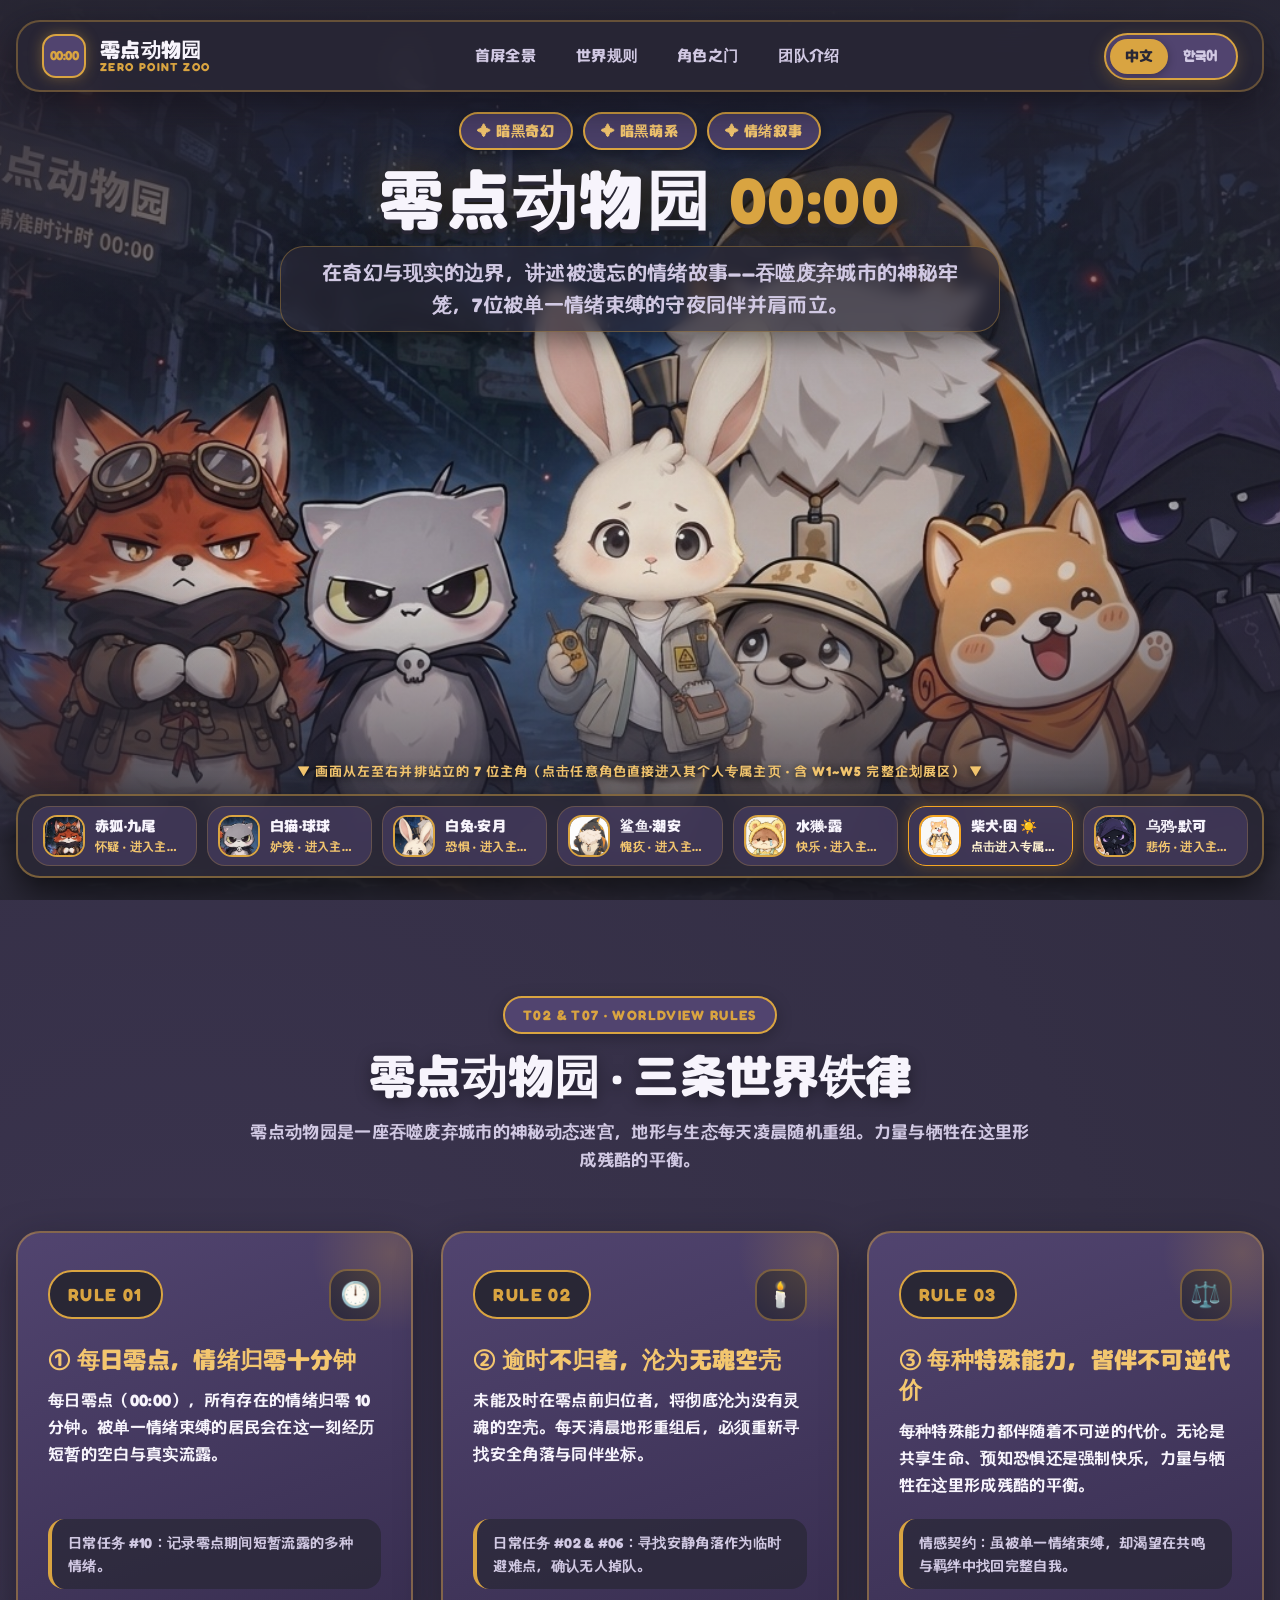
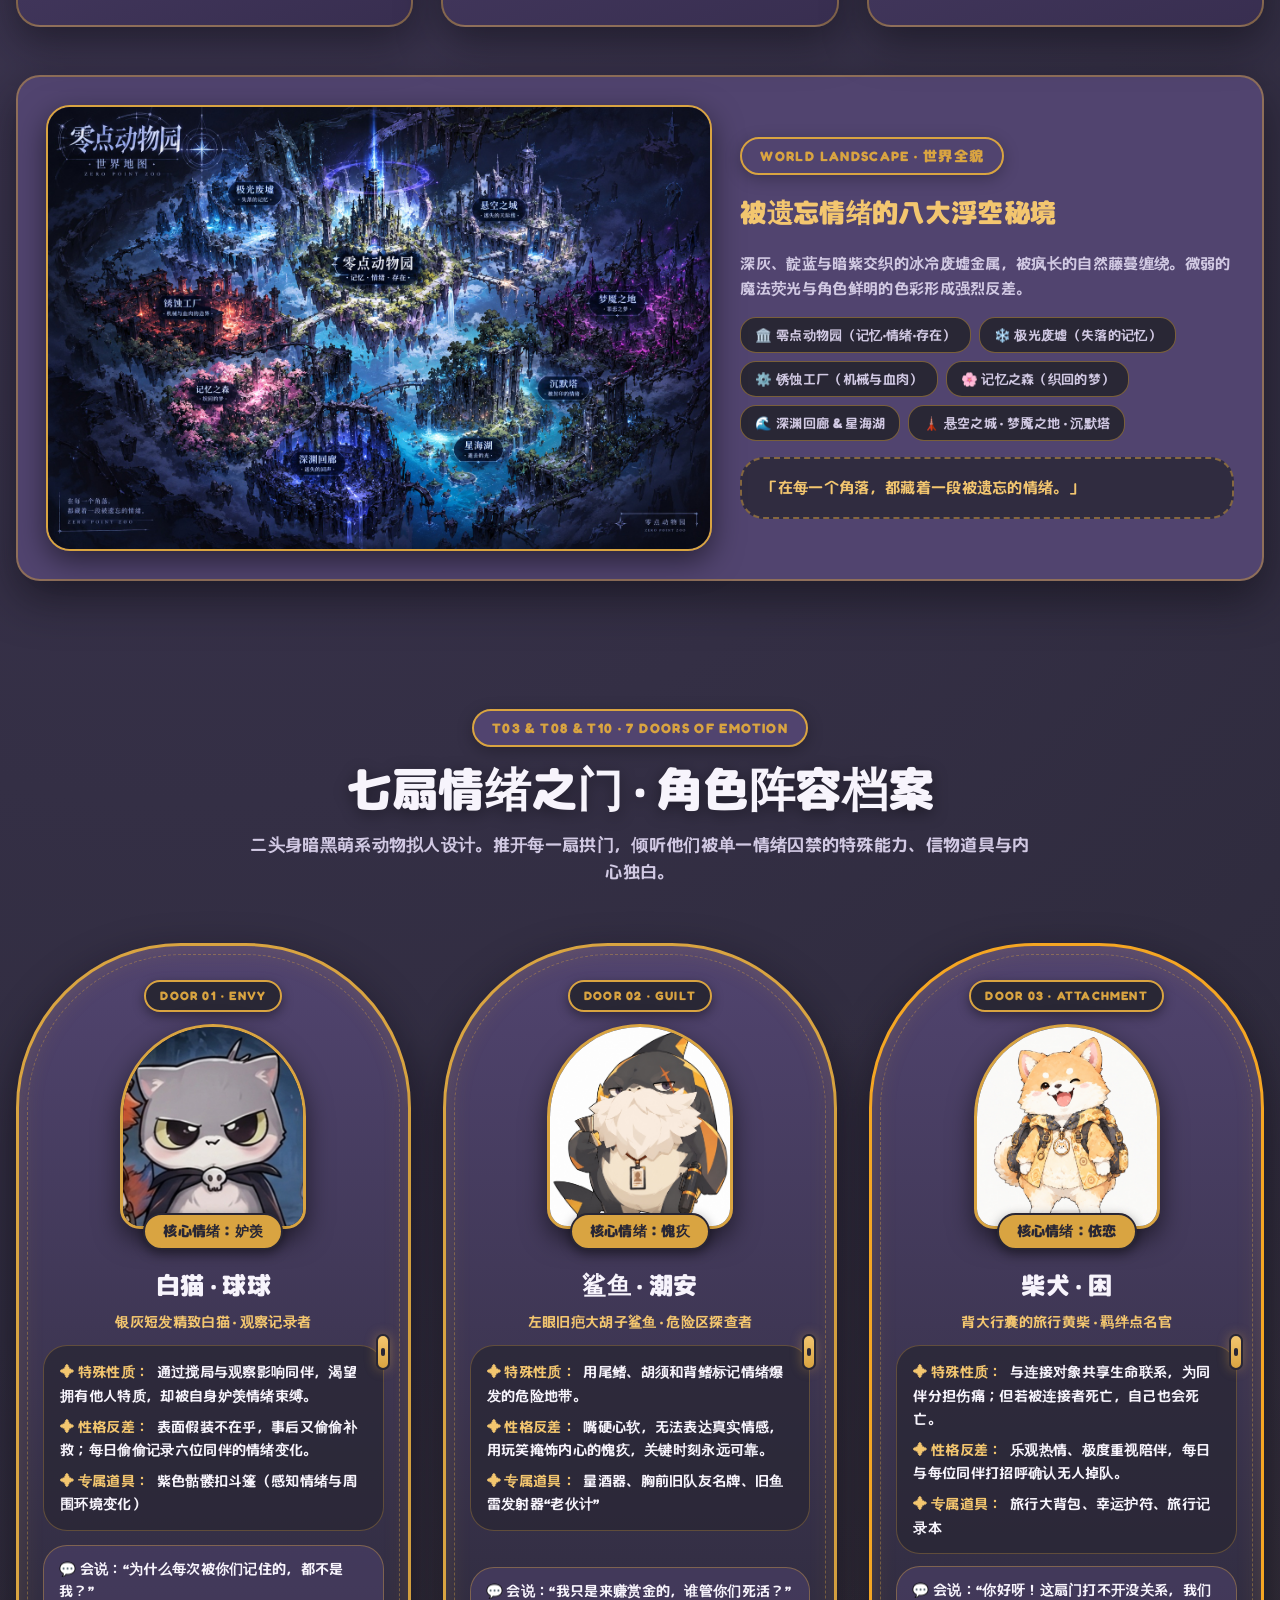
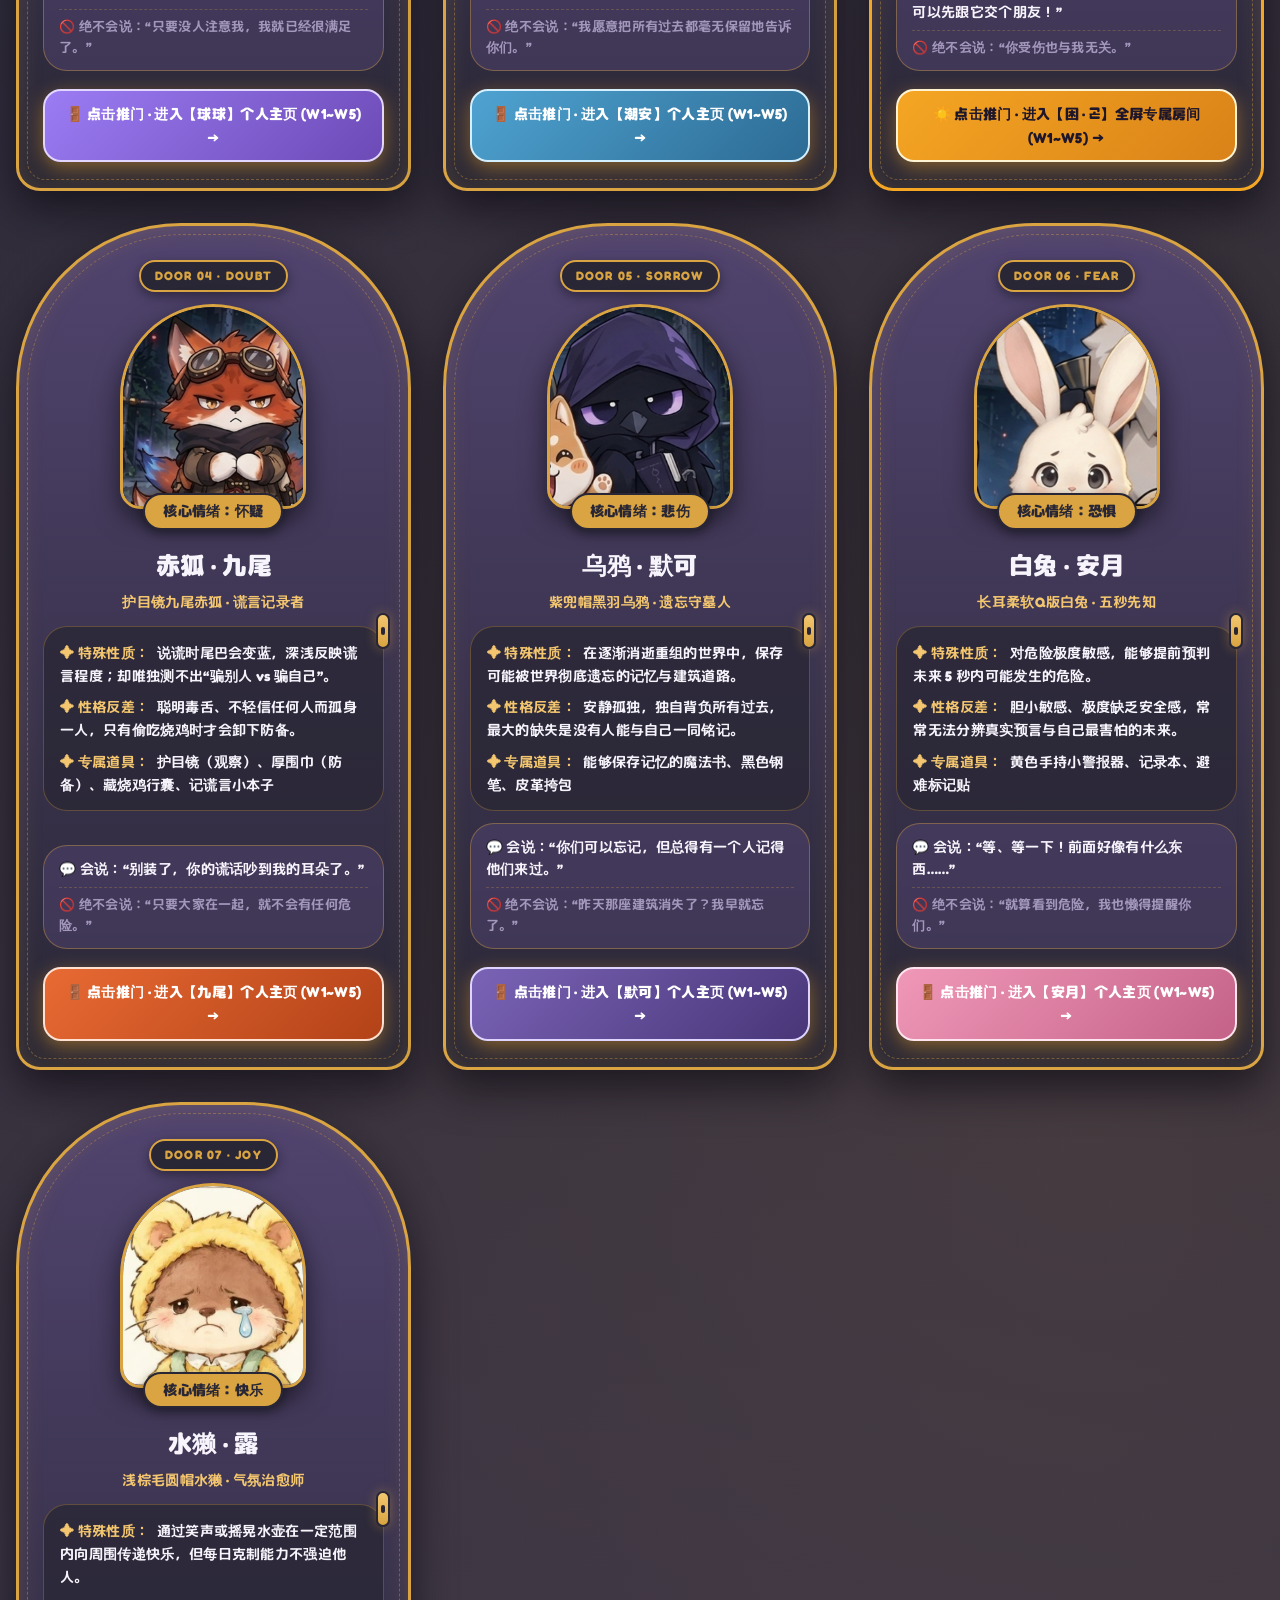
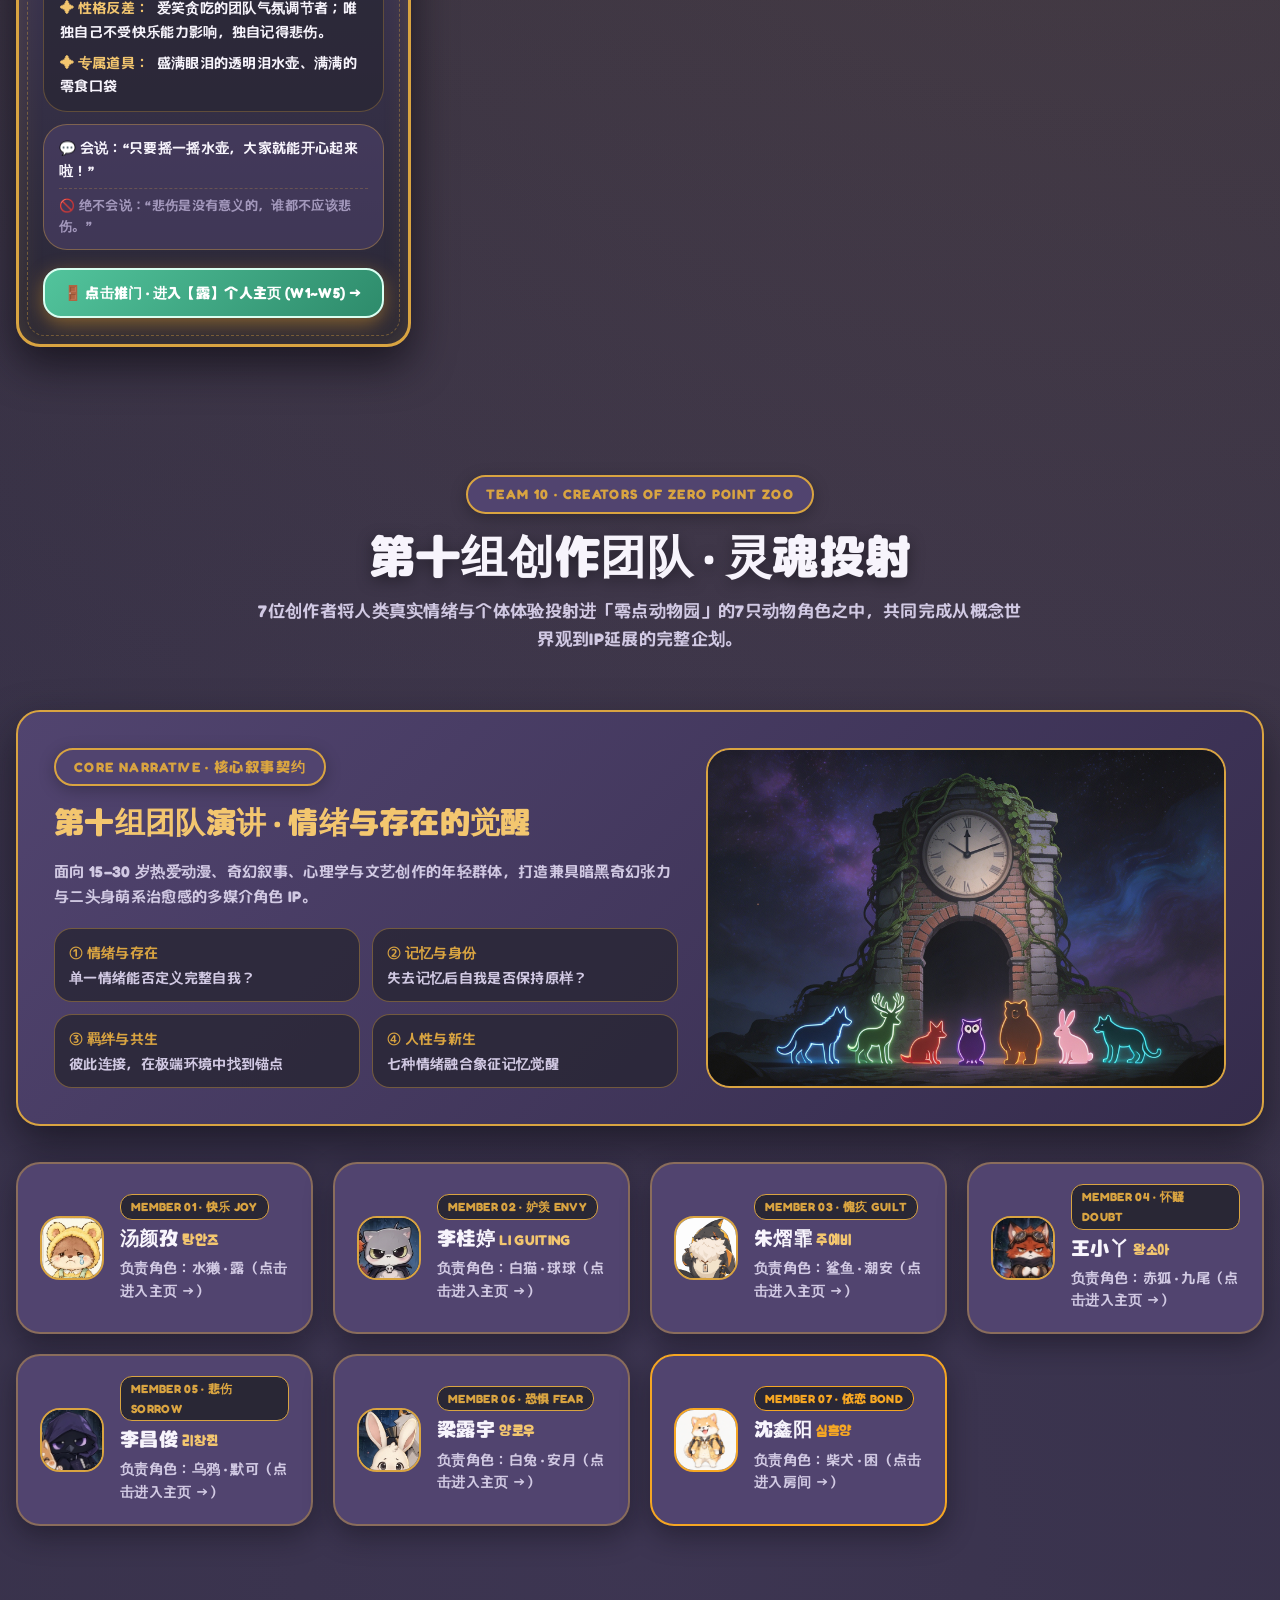
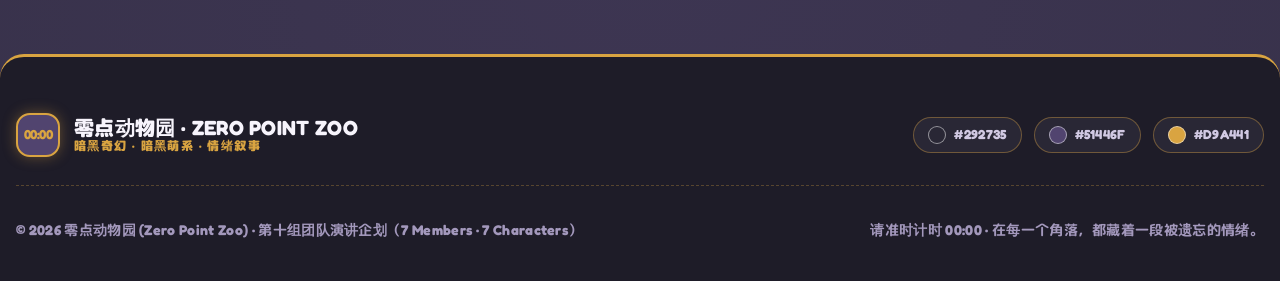
==== index.html @ 013901fd "index.html" ====
<!DOCTYPE html>
<html lang="zh-CN" data-lang="zh">
<head>
<meta charset="UTF-8" />
<meta name="viewport" content="width=device-width, initial-scale=1.0" />
<title>零点动物园 · 제로 포인트 동물원 | ZERO POINT ZOO</title>
<link rel="preconnect" href="https://fonts.googleapis.com">
<link rel="preconnect" href="https://fonts.gstatic.com" crossorigin>
<link href="https://fonts.googleapis.com/css2?family=Fredoka:wght@600;700&family=Jua&family=M+PLUS+Rounded+1c:wght@700;800&family=Nunito:wght@700;800;900&family=ZCOOL+KuaiLe&display=swap" rel="stylesheet">
<style>
:root {
--bg-primary: #292735;
--bg-deep: #1D1B27;
--bg-card: #51446F;
--bg-card-dark: #3B3154;
--accent-gold: #D9A441;
--accent-gold-light: #F3C66F;
--accent-gold-glow: rgba(217, 164, 65, 0.38);
--text-main: #F7F4FC;
--text-Soft: #D1C9E3;
--text-muted: #A398BC;
--radius-lg: 24px;
--radius-pill: 999px;
--door-arch: 150px 150px 24px 24px;
--font-rounded: 'Fredoka', 'Nunito', 'M PLUS Rounded 1c', 'Jua', 'YouYuan', '幼圆', 'Hiragino Maru Gothic ProN', 'Malgun Gothic', 'PingFang SC', sans-serif;
--transition: all 0.38s cubic-bezier(0.22, 1, 0.36, 1);
}
* {
box-sizing: border-box;
margin: 0;
padding: 0;
}
html {
scroll-behavior: smooth;
background-color: var(--bg-primary);
color: var(--text-main);
font-family: var(--font-rounded);
font-weight: 700;
}
body {
background-color: var(--bg-primary);
background-image:
radial-gradient(circle at 15% 22%, rgba(81, 68, 111, 0.45) 0%, transparent 45%),
radial-gradient(circle at 85% 65%, rgba(217, 164, 65, 0.12) 0%, transparent 40%),
radial-gradient(circle at 50% 95%, rgba(81, 68, 111, 0.5) 0%, transparent 50%);
overflow-x: hidden;
line-height: 1.65;
letter-spacing: 0.02em;
}
/* Ambient floating fireflies */
.fireflies {
position: fixed;
inset: 0;
pointer-events: none;
z-index: 1;
overflow: hidden;
}
.firefly {
position: absolute;
width: 6px;
height: 6px;
border-radius: 50%;
background: var(--accent-gold);
box-shadow: 0 0 12px 4px var(--accent-gold-glow);
opacity: 0.4;
animation: floatUp 12s infinite ease-in-out;
}
@keyframes floatUp {
0%, 100% { transform: translateY(0) scale(0.8); opacity: 0.25; }
50% { transform: translateY(-45px) translateX(15px) scale(1.3); opacity: 0.75; }
}
/* ================= NAVBAR ================= */
.navbar {
position: fixed;
top: 20px;
left: 50%;
transform: translateX(-50%);
width: min(1280px, calc(100% - 32px));
height: 72px;
background: rgba(41, 39, 53, 0.82);
backdrop-filter: blur(16px);
-webkit-backdrop-filter: blur(16px);
border: 2px solid rgba(217, 164, 65, 0.35);
border-radius: var(--radius-lg);
display: flex;
align-items: center;
justify-content: space-between;
padding: 0 24px;
z-index: 100;
box-shadow: 0 12px 36px rgba(15, 13, 22, 0.65);
}
.brand {
display: flex;
align-items: center;
gap: 14px;
text-decoration: none;
color: var(--text-main);
}
.brand-clock {
width: 44px;
height: 44px;
border-radius: 14px;
background: var(--bg-card);
border: 2px solid var(--accent-gold);
display: flex;
align-items: center;
justify-content: center;
font-size: 13px;
font-weight: 900;
color: var(--accent-gold);
box-shadow: 0 0 14px var(--accent-gold-glow);
letter-spacing: -0.5px;
}
.brand-title {
font-size: 1.28rem;
font-weight: 900;
color: var(--text-main);
display: flex;
flex-direction: column;
line-height: 1.15;
}
.brand-sub {
font-size: 0.72rem;
color: var(--accent-gold);
letter-spacing: 0.12em;
text-transform: uppercase;
}
.nav-links {
display: flex;
align-items: center;
gap: 8px;
}
.nav-link {
color: var(--text-Soft);
text-decoration: none;
padding: 9px 16px;
border-radius: 16px;
font-size: 0.94rem;
font-weight: 800;
transition: var(--transition);
}
.nav-link:hover {
background: var(--bg-card);
color: var(--accent-gold-light);
}
.nav-actions {
display: flex;
align-items: center;
gap: 12px;
}
/* Language Switcher */
.lang-switch {
display: inline-flex;
align-items: center;
background: var(--bg-card);
border: 2px solid var(--accent-gold);
border-radius: var(--radius-lg);
padding: 4px;
cursor: pointer;
user-select: none;
box-shadow: 0 4px 16px rgba(217, 164, 65, 0.25);
transition: var(--transition);
}
.lang-switch:hover {
transform: translateY(-2px);
box-shadow: 0 6px 20px rgba(217, 164, 65, 0.42);
}
.lang-btn {
border: none;
background: transparent;
color: var(--text-Soft);
font-family: var(--font-rounded);
font-weight: 900;
font-size: 0.88rem;
padding: 7px 15px;
border-radius: 18px;
cursor: pointer;
transition: var(--transition);
}
.lang-btn.active {
background: var(--accent-gold);
color: var(--bg-primary);
box-shadow: 0 2px 10px rgba(0, 0, 0, 0.28);
}
/* ================= HERO SECTION (100VH FULLSCREEN) ================= */
.hero {
position: relative;
width: 100%;
height: 100vh;
min-height: 720px;
display: flex;
flex-direction: column;
justify-content: space-between;
overflow: hidden;
background-color: var(--bg-primary);
z-index: 2;
}
.hero-backdrop {
position: absolute;
inset: 0;
background-image: url('assets/image2.jpg');
background-size: cover;
background-position: center bottom;
background-repeat: no-repeat;
z-index: 1;
transform: scale(1.01);
transition: transform 0.8s ease-out;
}
.hero-vignette {
position: absolute;
inset: 0;
background:
linear-gradient(180deg,
rgba(41, 39, 53, 0.88) 0%,
rgba(41, 39, 53, 0.28) 32%,
rgba(41, 39, 53, 0.08) 64%,
rgba(41, 39, 53, 0.96) 100%),
radial-gradient(circle at 50% 55%, transparent 45%, rgba(41, 39, 53, 0.72) 100%);
z-index: 2;
pointer-events: none;
}
.hero-top-content {
position: relative;
z-index: 5;
padding-top: 112px;
text-align: center;
max-width: 900px;
margin: 0 auto;
padding-left: 20px;
padding-right: 20px;
}
.hero-badge-row {
display: inline-flex;
flex-wrap: wrap;
justify-content: center;
gap: 10px;
margin-bottom: 14px;
}
.tone-pill {
background: rgba(81, 68, 111, 0.86);
border: 2px solid var(--accent-gold);
color: var(--accent-gold-light);
padding: 6px 16px;
border-radius: var(--radius-lg);
font-size: 0.85rem;
font-weight: 900;
letter-spacing: 0.06em;
backdrop-filter: blur(8px);
box-shadow: 0 4px 15px rgba(0, 0, 0, 0.35);
}
.hero-title {
font-size: clamp(2.4rem, 5vw, 4.3rem);
font-weight: 900;
color: var(--text-main);
text-shadow:
0 4px 0 var(--bg-primary),
0 8px 28px rgba(0, 0, 0, 0.85),
0 0 32px rgba(217, 164, 65, 0.35);
line-height: 1.12;
margin-bottom: 10px;
letter-spacing: 0.04em;
}
.hero-title span.gold {
color: var(--accent-gold);
}
.hero-subtitle {
font-size: clamp(0.98rem, 1.6vw, 1.22rem);
color: var(--text-Soft);
max-width: 720px;
margin: 0 auto;
background: rgba(41, 39, 53, 0.68);
border: 1.5px solid rgba(217, 164, 65, 0.35);
padding: 10px 24px;
border-radius: var(--radius-lg);
backdrop-filter: blur(8px);
box-shadow: 0 8px 24px rgba(0, 0, 0, 0.4);
}
/* Interactive 7 Characters Lineup Bar on the Hero Stage */
.hero-stage-bottom {
position: relative;
z-index: 6;
width: min(1280px, calc(100% - 32px));
margin: 0 auto 22px;
display: flex;
flex-direction: column;
gap: 12px;
}
.lineup-prompt {
text-align: center;
font-size: 0.84rem;
color: var(--accent-gold-light);
letter-spacing: 0.08em;
text-shadow: 0 2px 8px rgba(0, 0, 0, 0.9);
}
.hero-lineup-dock {
display: grid;
grid-template-columns: repeat(7, 1fr);
gap: 10px;
background: rgba(41, 39, 53, 0.78);
backdrop-filter: blur(14px);
border: 2px solid rgba(217, 164, 65, 0.45);
border-radius: var(--radius-lg);
padding: 10px 14px;
box-shadow: 0 14px 36px rgba(0, 0, 0, 0.65);
}
.lineup-spot {
display: flex;
align-items: center;
gap: 10px;
padding: 8px 10px;
background: rgba(81, 68, 111, 0.55);
border: 1.5px solid rgba(217, 164, 65, 0.25);
border-radius: 18px;
text-decoration: none;
color: var(--text-main);
transition: var(--transition);
position: relative;
overflow: hidden;
}
.lineup-spot:hover {
background: var(--bg-card);
border-color: var(--accent-gold);
transform: translateY(-6px);
box-shadow: 0 8px 20px rgba(217, 164, 65, 0.32);
}
.lineup-avatar {
width: 42px;
height: 42px;
border-radius: 14px;
object-fit: cover;
object-position: center top;
border: 2px solid var(--accent-gold);
flex-shrink: 0;
background: var(--bg-primary);
}
.lineup-meta {
display: flex;
flex-direction: column;
min-width: 0;
}
.lineup-name {
font-size: 0.86rem;
font-weight: 900;
white-space: nowrap;
overflow: hidden;
text-overflow: ellipsis;
color: var(--text-main);
}
.lineup-emotion {
font-size: 0.73rem;
color: var(--accent-gold-light);
white-space: nowrap;
overflow: hidden;
text-overflow: ellipsis;
}
/* ================= SECTION LAYOUT ================= */
.section {
position: relative;
z-index: 3;
width: min(1280px, calc(100% - 32px));
margin: 0 auto;
padding: 96px 0 32px;
}
.section-header {
text-align: center;
max-width: 780px;
margin: 0 auto 56px;
}
.section-eyebrow {
display: inline-flex;
align-items: center;
gap: 8px;
background: var(--bg-card);
color: var(--accent-gold);
border: 2px solid var(--accent-gold);
border-radius: var(--radius-lg);
padding: 6px 18px;
font-size: 0.85rem;
font-weight: 900;
letter-spacing: 0.1em;
margin-bottom: 16px;
box-shadow: 0 4px 16px rgba(0, 0, 0, 0.25);
}
.section-title {
font-size: clamp(2rem, 3.6vw, 2.85rem);
font-weight: 900;
color: var(--text-main);
margin-bottom: 14px;
line-height: 1.2;
text-shadow: 0 4px 16px rgba(0, 0, 0, 0.4);
}
.section-desc {
color: var(--text-Soft);
font-size: 1.05rem;
}
/* ================= 3 WORLD RULES SECTION ================= */
.rules-grid {
display: grid;
grid-template-columns: repeat(3, 1fr);
gap: 28px;
margin-bottom: 48px;
}
.rule-card {
background: linear-gradient(160deg, var(--bg-card) 0%, #382E50 100%);
border: 2.5px solid rgba(217, 164, 65, 0.45);
border-radius: var(--radius-lg);
padding: 36px 30px;
position: relative;
overflow: hidden;
box-shadow: 0 16px 40px rgba(17, 15, 24, 0.55);
transition: var(--transition);
display: flex;
flex-direction: column;
justify-content: space-between;
}
.rule-card::before {
content: '';
position: absolute;
top: -60px;
right: -60px;
width: 160px;
height: 160px;
border-radius: 50%;
background: radial-gradient(circle, rgba(217, 164, 65, 0.22) 0%, transparent 70%);
pointer-events: none;
}
.rule-card:hover {
transform: translateY(-8px);
border-color: var(--accent-gold);
box-shadow: 0 22px 48px rgba(217, 164, 65, 0.22);
}
.rule-top {
display: flex;
align-items: center;
justify-content: space-between;
margin-bottom: 24px;
}
.rule-num {
font-size: 1.1rem;
font-weight: 900;
background: var(--bg-primary);
color: var(--accent-gold);
border: 2px solid var(--accent-gold);
padding: 8px 18px;
border-radius: var(--radius-lg);
letter-spacing: 0.08em;
}
.rule-icon {
width: 52px;
height: 52px;
border-radius: 18px;
background: rgba(41, 39, 53, 0.75);
border: 2px solid rgba(217, 164, 65, 0.4);
display: flex;
align-items: center;
justify-content: center;
font-size: 1.55rem;
}
.rule-title {
font-size: 1.42rem;
font-weight: 900;
color: var(--accent-gold-light);
margin-bottom: 12px;
line-height: 1.35;
}
.rule-body {
color: var(--text-main);
font-size: 1.02rem;
margin-bottom: 20px;
}
.rule-note {
background: rgba(41, 39, 53, 0.72);
border-left: 4px solid var(--accent-gold);
padding: 12px 16px;
border-radius: 16px;
font-size: 0.88rem;
color: var(--text-Soft);
}
/* World Map Showcase Banner inside Worldview */
.world-map-showcase {
background: var(--bg-card);
border: 2.5px solid rgba(217, 164, 65, 0.45);
border-radius: var(--radius-lg);
padding: 28px;
display: grid;
grid-template-columns: 1.35fr 1fr;
gap: 28px;
align-items: center;
box-shadow: 0 18px 44px rgba(17, 15, 24, 0.6);
}
.map-frame {
position: relative;
border-radius: var(--radius-lg);
overflow: hidden;
border: 2px solid var(--accent-gold);
box-shadow: 0 10px 30px rgba(0, 0, 0, 0.5);
}
.map-frame img {
width: 100%;
height: auto;
display: block;
transition: transform 0.6s ease;
}
.map-frame:hover img {
transform: scale(1.04);
}
.map-info {
display: flex;
flex-direction: column;
gap: 16px;
}
.map-info h3 {
font-size: 1.65rem;
color: var(--accent-gold-light);
font-weight: 900;
}
.map-tags {
display: flex;
flex-wrap: wrap;
gap: 8px;
}
.map-tag {
background: var(--bg-primary);
border: 1.5px solid rgba(217, 164, 65, 0.45);
color: var(--text-Soft);
padding: 6px 14px;
border-radius: 16px;
font-size: 0.84rem;
}
.map-quote {
background: rgba(41, 39, 53, 0.8);
border: 2px dashed rgba(217, 164, 65, 0.5);
border-radius: var(--radius-lg);
padding: 16px 20px;
color: var(--accent-gold-light);
font-size: 0.96rem;
}
/* ================= 7 DOOR-SHAPED CHARACTER CARDS ================= */
.doors-grid {
display: grid;
grid-template-columns: repeat(auto-fit, minmax(305px, 1fr));
gap: 32px;
justify-content: center;
}
.door-card {
position: relative;
background: linear-gradient(180deg, #51446F 0%, #292735 100%);
/* Door arch top + 24px bottom corners */
border-radius: 165px 165px 24px 24px;
border: 3px solid var(--accent-gold);
padding: 26px 24px 26px;
box-shadow:
0 18px 42px rgba(14, 12, 20, 0.7),
inset 0 2px 24px rgba(217, 164, 65, 0.18);
transition: var(--transition);
display: flex;
flex-direction: column;
overflow: hidden;
}
/* Inner door frame molding */
.door-card::before {
content: '';
position: absolute;
inset: 8px;
border-radius: 156px 156px 18px 18px;
border: 1.5px dashed rgba(217, 164, 65, 0.38);
pointer-events: none;
z-index: 1;
}
/* Door handle ornament */
.door-handle {
position: absolute;
right: 18px;
top: 46%;
width: 14px;
height: 36px;
border-radius: 10px;
background: linear-gradient(180deg, var(--accent-gold-light), var(--accent-gold));
border: 2px solid var(--bg-primary);
box-shadow: 0 0 12px var(--accent-gold-glow);
z-index: 4;
display: flex;
align-items: center;
justify-content: center;
}
.door-handle::after {
content: '';
width: 4px;
height: 8px;
border-radius: 4px;
background: var(--bg-primary);
}
.door-card:hover {
transform: translateY(-10px);
box-shadow:
0 26px 56px rgba(217, 164, 65, 0.28),
inset 0 0 32px rgba(217, 164, 65, 0.28);
border-color: var(--accent-gold-light);
}
.door-arch-header {
position: relative;
z-index: 2;
display: flex;
flex-direction: column;
align-items: center;
padding-top: 8px;
margin-bottom: 16px;
}
.door-number-lock {
background: var(--bg-primary);
color: var(--accent-gold);
border: 2px solid var(--accent-gold);
border-radius: var(--radius-pill);
padding: 4px 14px;
font-size: 0.76rem;
font-weight: 900;
letter-spacing: 0.1em;
margin-bottom: 12px;
box-shadow: 0 4px 12px rgba(0, 0, 0, 0.4);
}
.door-portrait-window {
width: 186px;
height: 205px;
border-radius: 110px 110px 24px 24px;
overflow: hidden;
border: 3px solid var(--accent-gold);
background: var(--bg-primary);
position: relative;
box-shadow: 0 10px 26px rgba(0, 0, 0, 0.55);
}
.door-portrait-window img {
width: 100%;
height: 100%;
object-fit: cover;
object-position: center top;
transition: transform 0.5s ease;
}
.door-card:hover .door-portrait-window img {
transform: scale(1.08);
}
.emotion-seal {
margin-top: -16px;
position: relative;
z-index: 3;
background: var(--accent-gold);
color: var(--bg-primary);
font-weight: 900;
font-size: 0.85rem;
padding: 5px 18px;
border-radius: var(--radius-lg);
border: 2px solid var(--bg-primary);
box-shadow: 0 4px 12px rgba(0, 0, 0, 0.45);
}
.door-body {
position: relative;
z-index: 2;
text-align: center;
display: flex;
flex-direction: column;
gap: 12px;
flex: 1;
}
.char-name {
font-size: 1.48rem;
font-weight: 900;
color: var(--text-main);
}
.char-species {
font-size: 0.86rem;
color: var(--accent-gold-light);
margin-top: -6px;
}
.char-info-list {
text-align: left;
background: rgba(41, 39, 53, 0.78);
border: 1.5px solid rgba(217, 164, 65, 0.3);
border-radius: var(--radius-lg);
padding: 14px 16px;
display: flex;
flex-direction: column;
gap: 8px;
font-size: 0.88rem;
}
.char-info-item strong {
color: var(--accent-gold-light);
margin-right: 4px;
}
.char-dialogue-box {
margin-top: auto;
background: rgba(81, 68, 111, 0.52);
border: 1.5px solid rgba(217, 164, 65, 0.4);
border-radius: var(--radius-lg);
padding: 12px 15px;
text-align: left;
font-size: 0.85rem;
}
.dialogue-say {
color: var(--text-main);
margin-bottom: 6px;
}
.dialogue-never {
color: var(--text-muted);
font-size: 0.8rem;
border-top: 1px dashed rgba(217, 164, 65, 0.25);
padding-top: 6px;
}
/* ================= TEAM INTRODUCTION SECTION ================= */
.team-banner {
background: linear-gradient(135deg, var(--bg-card) 0%, #352C4C 100%);
border: 2.5px solid var(--accent-gold);
border-radius: var(--radius-lg);
padding: 36px;
margin-bottom: 36px;
display: grid;
grid-template-columns: 1.2fr 1fr;
gap: 28px;
align-items: center;
box-shadow: 0 18px 42px rgba(14, 12, 20, 0.6);
}
.team-banner-title {
font-size: 1.85rem;
color: var(--accent-gold-light);
margin-bottom: 12px;
font-weight: 900;
}
.team-pillars {
display: grid;
grid-template-columns: repeat(2, 1fr);
gap: 12px;
margin-top: 18px;
}
.pillar-chip {
background: rgba(41, 39, 53, 0.82);
border: 1.5px solid rgba(217, 164, 65, 0.4);
border-radius: 18px;
padding: 12px 14px;
font-size: 0.88rem;
color: var(--text-Soft);
}
.pillar-chip b {
color: var(--accent-gold);
display: block;
margin-bottom: 2px;
}
.team-clock-visual {
position: relative;
border-radius: var(--radius-lg);
overflow: hidden;
border: 2px solid var(--accent-gold);
height: 100%;
min-height: 250px;
}
.team-clock-visual img {
width: 100%;
height: 100%;
object-fit: cover;
display: block;
}
.team-members-grid {
display: grid;
grid-template-columns: repeat(auto-fit, minmax(260px, 1fr));
gap: 20px;
}
.member-card {
background: var(--bg-card);
border: 2px solid rgba(217, 164, 65, 0.42);
border-radius: var(--radius-lg);
padding: 20px 22px;
display: flex;
align-items: center;
gap: 16px;
transition: var(--transition);
box-shadow: 0 10px 28px rgba(15, 13, 22, 0.45);
}
.member-card:hover {
transform: translateY(-5px);
border-color: var(--accent-gold);
background: #5C4D7D;
}
.member-avatar {
width: 64px;
height: 64px;
border-radius: 20px;
object-fit: cover;
object-position: center top;
border: 2.5px solid var(--accent-gold);
background: var(--bg-primary);
flex-shrink: 0;
}
.member-details {
display: flex;
flex-direction: column;
gap: 3px;
}
.member-role-badge {
display: inline-block;
width: fit-content;
background: var(--bg-primary);
color: var(--accent-gold);
border: 1px solid var(--accent-gold);
border-radius: 12px;
padding: 2px 10px;
font-size: 0.74rem;
font-weight: 900;
}
.member-name {
font-size: 1.18rem;
font-weight: 900;
color: var(--text-main);
}
.member-partner {
font-size: 0.86rem;
color: var(--text-Soft);
}
/* ================= FOOTER ================= */
.footer {
margin-top: 96px;
background: #1E1C28;
border-top: 3px solid var(--accent-gold);
border-radius: 24px 24px 0 0;
padding: 56px 0 40px;
position: relative;
z-index: 3;
}
.footer-inner {
width: min(1280px, calc(100% - 32px));
margin: 0 auto;
display: flex;
flex-direction: column;
gap: 32px;
}
.footer-top {
display: flex;
flex-wrap: wrap;
justify-content: space-between;
align-items: center;
gap: 24px;
padding-bottom: 28px;
border-bottom: 1.5px dashed rgba(217, 164, 65, 0.3);
}
.palette-swatches {
display: flex;
align-items: center;
gap: 12px;
flex-wrap: wrap;
}
.swatch-pill {
display: inline-flex;
align-items: center;
gap: 8px;
background: var(--bg-primary);
border: 1.5px solid rgba(217, 164, 65, 0.4);
padding: 6px 14px;
border-radius: var(--radius-lg);
font-size: 0.82rem;
color: var(--text-Soft);
}
.swatch-dot {
width: 18px;
height: 18px;
border-radius: 50%;
border: 1.5px solid rgba(255,255,255,0.5);
}
.footer-bottom {
display: flex;
flex-wrap: wrap;
justify-content: space-between;
align-items: center;
gap: 16px;
color: var(--text-muted);
font-size: 0.88rem;
}
/* Bilingual visibility helper */
html[data-lang="zh"] [data-ko] { display: none !important; }
html[data-lang="ko"] [data-zh] { display: none !important; }
/* ================= KUN CHARACTER ROOM STYLES (阳光营地 · 柴犬暖黄 #F5A623) ================= */
.kun-enter-room-btn {
display: flex;
align-items: center;
justify-content: center;
text-decoration: none;
background: linear-gradient(135deg, #F5A623 0%, #D98218 100%);
color: #1E162B;
font-weight: 900;
font-size: 0.9rem;
padding: 11px 16px;
border-radius: 18px;
border: 2px solid #FFF3D1;
box-shadow: 0 6px 20px rgba(245, 166, 35, 0.45);
transition: var(--transition);
margin-top: 6px;
}
.kun-enter-room-btn:hover {
transform: translateY(-3px) scale(1.02);
background: #FFF3D1;
color: #8C5A32;
border-color: #F5A623;
box-shadow: 0 10px 26px rgba(245, 166, 35, 0.65);
}
.kun-room-section {
--kun-yellow: #F5A623;
--kun-yellow-glow: rgba(245, 166, 35, 0.42);
--kun-cream: #FFF3D1;
--kun-brown: #8C5A32;
--kun-red: #E05A47;
--kun-bg-dark: #1E162B;
--kun-bg-warm: #231C14;
position: relative;
z-index: 3;
width: 100%;
min-height: 100vh;
margin: 0;
padding: 118px max(24px, calc((100% - 1320px) / 2)) 80px;
background:
radial-gradient(circle at 18% 15%, rgba(245, 166, 35, 0.22) 0%, transparent 45%),
radial-gradient(circle at 85% 25%, rgba(255, 243, 209, 0.12) 0%, transparent 40%),
radial-gradient(circle at 50% 88%, rgba(140, 90, 50, 0.28) 0%, transparent 55%),
linear-gradient(165deg, #1E162B 0%, #231C14 52%, #1E162B 100%);
overflow: hidden;
}
/* Full-Page View Switching Rules: Home View vs Kun Character Room View vs Other Member Room View */
html:not([data-view="kun"]) #kun-view {
display: none !important;
}
html:not([data-view="member"]) #member-view {
display: none !important;
}
html[data-view="kun"] #home-view,
html[data-view="member"] #home-view {
display: none !important;
}
html:not([data-view="kun"]):not([data-view="member"]) .nav-kun-only {
display: none !important;
}
html[data-view="kun"] .nav-home-only,
html[data-view="member"] .nav-home-only {
display: none !important;
}
/* Quick Character Switcher Bar inside Personal Homepages */
.room-char-switcher {
display: flex;
flex-wrap: wrap;
align-items: center;
gap: 8px;
background: rgba(30, 22, 43, 0.88);
border: 2px solid rgba(245, 166, 35, 0.42);
border-radius: 20px;
padding: 10px 14px;
}
.switcher-label {
font-size: 0.8rem;
color: var(--accent-gold-light);
font-weight: 900;
margin-right: 4px;
}
.switcher-pill {
display: inline-flex;
align-items: center;
gap: 6px;
background: rgba(81, 68, 111, 0.45);
border: 1.5px solid rgba(217, 164, 65, 0.35);
color: var(--text-main);
padding: 5px 12px;
border-radius: 999px;
font-family: var(--font-rounded);
font-size: 0.82rem;
font-weight: 900;
cursor: pointer;
transition: var(--transition);
}
.switcher-pill img {
width: 22px;
height: 22px;
border-radius: 50%;
object-fit: cover;
object-position: center top;
border: 1.5px solid var(--accent-gold);
}
.switcher-pill:hover,
.switcher-pill.active {
background: #F5A623;
color: #1E162B;
border-color: #FFF3D1;
transform: translateY(-2px);
box-shadow: 0 4px 12px rgba(245, 166, 35, 0.4);
}
/* W1 P ~ W5 P Standard 6-Column Plan Overview Bar (From Image 3) */
.w-plan-overview-bar {
display: grid;
grid-template-columns: repeat(6, 1fr);
gap: 10px;
background: rgba(30, 22, 43, 0.9);
border: 2px solid rgba(245, 166, 35, 0.5);
border-radius: var(--radius-lg);
padding: 12px;
box-shadow: 0 12px 32px rgba(0, 0, 0, 0.45);
}
.w-plan-col {
border-radius: 18px;
padding: 14px 12px;
cursor: pointer;
transition: var(--transition);
display: flex;
flex-direction: column;
gap: 4px;
border: 2px solid transparent;
text-align: left;
font-family: var(--font-rounded);
}
.w-plan-col.w1 { background: linear-gradient(180deg, rgba(245, 180, 35, 0.95) 0%, rgba(230, 155, 25, 0.9) 100%); color: #1E162B; }
.w-plan-col.w2 { background: linear-gradient(180deg, rgba(245, 198, 70, 0.92) 0%, rgba(235, 178, 48, 0.88) 100%); color: #1E162B; }
.w-plan-col.w3 { background: linear-gradient(180deg, rgba(248, 216, 118, 0.92) 0%, rgba(240, 198, 90, 0.88) 100%); color: #1E162B; }
.w-plan-col.w4 { background: linear-gradient(180deg, rgba(252, 232, 168, 0.94) 0%, rgba(245, 218, 138, 0.9) 100%); color: #1E162B; }
.w-plan-col.w5a { background: linear-gradient(180deg, rgba(253, 244, 215, 0.95) 0%, rgba(248, 234, 192, 0.92) 100%); color: #1E162B; }
.w-plan-col.w5b { background: linear-gradient(180deg, rgba(255, 250, 235, 0.96) 0%, rgba(250, 242, 218, 0.94) 100%); color: #1E162B; }
.w-plan-col:hover,
.w-plan-col.active {
transform: translateY(-4px);
border-color: #FFF;
box-shadow: 0 8px 22px rgba(245, 166, 35, 0.55);
}
.w-plan-code {
font-size: 0.95rem;
font-weight: 900;
letter-spacing: 0.04em;
display: flex;
align-items: center;
justify-content: space-between;
}
.w-plan-zh {
font-size: 1.05rem;
font-weight: 900;
line-height: 1.2;
}
.w-plan-ko {
font-size: 0.78rem;
opacity: 0.82;
font-weight: 800;
}
.w-plan-en {
font-size: 0.74rem;
opacity: 0.75;
font-family: Consolas, Monaco, sans-serif;
margin-bottom: 4px;
}
.w-plan-desc {
font-size: 0.76rem;
line-height: 1.35;
padding-top: 6px;
border-top: 1px dashed rgba(30, 22, 43, 0.25);
font-weight: 800;
}
/* Enriched W1 P Styles for Kun: Story, Titles, Recipe Material Sheet, Relationships */
.w1-subnav {
display: flex;
flex-wrap: wrap;
gap: 8px;
margin-bottom: 24px;
background: rgba(20, 15, 30, 0.75);
padding: 10px 14px;
border-radius: 18px;
border: 1.5px solid rgba(245, 166, 35, 0.35);
}
.w1-sub-btn {
background: rgba(81, 68, 111, 0.38);
border: 1.5px solid rgba(245, 166, 35, 0.35);
color: #FFF3D1;
padding: 7px 14px;
border-radius: 999px;
font-family: var(--font-rounded);
font-size: 0.83rem;
font-weight: 900;
cursor: pointer;
transition: var(--transition);
}
.w1-sub-btn:hover,
.w1-sub-btn.active {
background: #F5A623;
color: #1E162B;
border-color: #FFF3D1;
}
.kun-story-Showcase {
display: grid;
grid-template-columns: 1.25fr 1fr;
gap: 24px;
margin-bottom: 28px;
}
.story-chapter-list {
display: flex;
flex-direction: column;
gap: 14px;
}
.story-chapter-item {
background: rgba(30, 22, 43, 0.78);
border-left: 4px solid #F5A623;
border-radius: 16px;
padding: 14px 18px;
border-top: 1px solid rgba(245, 166, 35, 0.25);
border-right: 1px solid rgba(245, 166, 35, 0.25);
border-bottom: 1px solid rgba(245, 166, 35, 0.25);
}
.story-chapter-item h5 {
color: #F5A623;
font-size: 1rem;
margin-bottom: 6px;
}
.story-chapter-item p {
color: var(--text-Soft);
font-size: 0.88rem;
line-height: 1.6;
}
.recipe-bar-list {
display: flex;
flex-direction: column;
gap: 12px;
}
.recipe-bar-item {
background: rgba(30, 22, 43, 0.8);
border: 1px solid rgba(245, 166, 35, 0.3);
border-radius: 14px;
padding: 10px 14px;
}
.recipe-bar-top {
display: flex;
justify-content: space-between;
font-size: 0.85rem;
color: #FFF3D1;
margin-bottom: 6px;
font-weight: 900;
}
.recipe-bar-track {
width: 100%;
height: 10px;
background: rgba(255, 255, 255, 0.1);
border-radius: 999px;
overflow: hidden;
}
.recipe-bar-fill {
height: 100%;
border-radius: 999px;
background: linear-gradient(90deg, #F5A623, #FFF3D1);
}
.kun-rel-grid {
display: grid;
grid-template-columns: repeat(auto-fit, minmax(270px, 1fr));
gap: 16px;
margin-top: 18px;
}
.kun-rel-card {
background: rgba(45, 36, 63, 0.78);
border: 1.5px solid rgba(245, 166, 35, 0.4);
border-radius: 20px;
padding: 16px;
display: flex;
gap: 14px;
align-items: flex-start;
transition: var(--transition);
}
.kun-rel-card:hover {
transform: translateY(-4px);
border-color: #F5A623;
box-shadow: 0 10px 24px rgba(245, 166, 35, 0.22);
}
.kun-rel-avatar {
width: 54px;
height: 54px;
border-radius: 16px;
object-fit: cover;
object-position: center top;
border: 2px solid #F5A623;
flex-shrink: 0;
background: #1E162B;
}
.kun-rel-meta h5 {
color: #FFF3D1;
font-size: 0.98rem;
margin-bottom: 3px;
}
.kun-rel-tag {
display: inline-block;
background: rgba(245, 166, 35, 0.22);
color: #F5A623;
border: 1px solid #F5A623;
border-radius: 8px;
padding: 1px 8px;
font-size: 0.72rem;
margin-bottom: 6px;
}
.kun-rel-meta p {
font-size: 0.82rem;
color: var(--text-Soft);
line-height: 1.45;
}
/* Comic 4-panel dialogue list */
.comic-panels-dialogue {
display: grid;
grid-template-columns: repeat(2, 1fr);
gap: 8px;
margin-top: 10px;
}
.comic-panel-line {
background: rgba(20, 15, 30, 0.85);
border: 1px solid rgba(245, 166, 35, 0.28);
border-radius: 12px;
padding: 8px 10px;
font-size: 0.8rem;
color: #FFF3D1;
}
.comic-panel-line b {
color: #F5A623;
margin-right: 4px;
}
/* Reserved & Interactive W3 / W4 / W5 Modules */
.shortform-grid {
display: grid;
grid-template-columns: repeat(auto-fit, minmax(260px, 1fr));
gap: 24px;
}
.shortform-phone {
background: #14101D;
border: 3px solid #F5A623;
border-radius: 32px;
padding: 16px;
aspect-ratio: 9 / 16;
max-height: 510px;
margin: 0 auto;
width: 100%;
max-width: 295px;
display: flex;
flex-direction: column;
justify-content: space-between;
position: relative;
overflow: hidden;
box-shadow: 0 16px 38px rgba(0, 0, 0, 0.6);
}
.shortform-phone.landscape, .shortform-landscape {
aspect-ratio: 16 / 9 !important;
max-width: 580px !important;
max-height: none !important;
width: 100% !important;
}
.shortform-phone-bg {
position: absolute;
inset: 0;
width: 100%;
height: 100%;
object-fit: cover;
opacity: 0.38;
filter: blur(1px);
transition: transform 0.5s ease;
}
.shortform-phone:hover .shortform-phone-bg {
transform: scale(1.06);
opacity: 0.52;
}
.shortform-overlay {
position: relative;
z-index: 2;
display: flex;
flex-direction: column;
height: 100%;
justify-content: space-between;
}
.emoticon-grid-24 {
display: grid;
grid-template-columns: repeat(auto-fill, minmax(125px, 1fr));
gap: 12px;
margin-top: 18px;
}
.emoticon-cell {
background: rgba(45, 36, 63, 0.82);
border: 1.5px solid rgba(245, 166, 35, 0.35);
border-radius: 18px;
padding: 10px;
text-align: center;
transition: var(--transition);
}
.emoticon-cell:hover {
transform: translateY(-4px) scale(1.03);
border-color: #F5A623;
background: rgba(245, 166, 35, 0.18);
}
.emoticon-cell img {
width: 68px;
height: 68px;
object-fit: contain;
border-radius: 14px;
background: #FFFDF7;
padding: 4px;
border: 2px solid #F5A623;
margin-bottom: 6px;
}
.emoticon-cell span {
display: block;
font-size: 0.76rem;
color: #FFF3D1;
}
@media (max-width: 1080px) {
.w-plan-overview-bar {
grid-template-columns: repeat(3, 1fr);
}
.kun-story-Showcase {
grid-template-columns: 1fr;
}
}
@media (max-width: 720px) {
.w-plan-overview-bar,
.comic-panels-dialogue {
grid-template-columns: repeat(2, 1fr);
}
}
.back-home-btn {
display: inline-flex;
align-items: center;
gap: 8px;
background: linear-gradient(135deg, #F5A623 0%, #D98218 100%);
color: #1E162B;
border: 2px solid #FFF3D1;
border-radius: 18px;
padding: 8px 18px;
font-family: var(--font-rounded);
font-weight: 900;
font-size: 0.9rem;
cursor: pointer;
text-decoration: none;
box-shadow: 0 4px 16px rgba(245, 166, 35, 0.45);
transition: var(--transition);
}
.back-home-btn:hover {
transform: translateY(-2px);
background: #FFF3D1;
color: #8C5A32;
border-color: #F5A623;
}
/* Low-opacity (5%~8%) symbolic background pattern with scroll parallax */
.kun-parallax-bg {
position: absolute;
inset: -80px 0;
pointer-events: none;
z-index: 0;
opacity: 0.075;
transition: transform 0.15s ease-out;
}
.kun-bg-svg {
width: 100%;
height: 100%;
object-fit: cover;
}
.kun-room-container {
position: relative;
z-index: 2;
display: flex;
flex-direction: column;
gap: 36px;
}
.kun-room-top-bar {
display: flex;
flex-wrap: wrap;
align-items: center;
justify-content: space-between;
gap: 16px;
padding-bottom: 18px;
border-bottom: 2px dashed rgba(245, 166, 35, 0.35);
}
.kun-camp-badge {
display: inline-flex;
align-items: center;
gap: 10px;
background: rgba(140, 90, 50, 0.55);
border: 2px solid var(--kun-yellow);
color: var(--kun-cream);
padding: 8px 20px;
border-radius: var(--radius-lg);
font-size: 0.92rem;
font-weight: 900;
box-shadow: 0 4px 18px rgba(245, 166, 35, 0.28);
}
.kun-palette-tags {
display: flex;
flex-wrap: wrap;
gap: 8px;
}
.kun-swatch-chip {
display: inline-flex;
align-items: center;
gap: 6px;
background: rgba(30, 22, 43, 0.85);
border: 1.5px solid rgba(245, 166, 35, 0.4);
color: var(--kun-cream);
padding: 5px 12px;
border-radius: 16px;
font-size: 0.78rem;
}
.kun-swatch-chip i {
width: 13px;
height: 13px;
border-radius: 50%;
display: inline-block;
border: 1px solid rgba(255,255,255,0.6);
}
/* Hero Header of Kun Room */
.kun-hero-header {
display: grid;
grid-template-columns: 1fr 1.25fr;
gap: 36px;
align-items: center;
background: linear-gradient(145deg, rgba(46, 35, 62, 0.85) 0%, rgba(35, 28, 20, 0.9) 100%);
border: 2.5px solid var(--kun-yellow);
border-radius: var(--radius-lg);
padding: 34px;
box-shadow:
0 18px 46px rgba(0, 0, 0, 0.55),
0 0 28px rgba(245, 166, 35, 0.18);
position: relative;
overflow: hidden;
}
.kun-hero-visual-col {
position: relative;
display: flex;
flex-direction: column;
align-items: center;
gap: 16px;
}
.kun-sunlight-halo {
position: absolute;
width: 300px;
height: 300px;
top: 12px;
border-radius: 50%;
background: radial-gradient(circle, rgba(245, 166, 35, 0.42) 0%, rgba(255, 243, 209, 0.12) 50%, transparent 72%);
filter: blur(8px);
pointer-events: none;
animation: pulseSun 4s infinite ease-in-out;
}
@keyframes pulseSun {
0%, 100% { transform: scale(0.96); opacity: 0.75; }
50% { transform: scale(1.06); opacity: 1; }
}
.kun-wagging-tail-badge {
position: relative;
z-index: 3;
background: var(--kun-brown);
color: var(--kun-cream);
border: 2px solid var(--kun-yellow);
border-radius: 999px;
padding: 5px 16px;
font-size: 0.82rem;
font-weight: 900;
display: inline-flex;
align-items: center;
gap: 6px;
box-shadow: 0 4px 14px rgba(0, 0, 0, 0.4);
animation: wagBadge 1.4s infinite ease-in-out;
transform-origin: bottom center;
}
@keyframes wagBadge {
0%, 100% { transform: rotate(-4deg); }
50% { transform: rotate(4deg); }
}
.kun-standee-stage {
position: relative;
z-index: 2;
width: 280px;
height: 290px;
border-radius: 28px;
background: #FFFDF7;
border: 4px solid var(--kun-yellow);
box-shadow:
0 16px 38px rgba(0, 0, 0, 0.55),
0 0 28px rgba(245, 166, 35, 0.45);
display: flex;
align-items: center;
justify-content: center;
padding: 10px;
}
.kun-main-standee {
width: 100%;
height: 100%;
object-fit: contain;
border-radius: 20px;
animation: gentleBounce 3.2s infinite ease-in-out;
}
@keyframes gentleBounce {
0%, 100% { transform: translateY(0); }
50% { transform: translateY(-6px); }
}
.kun-floating-charm {
position: absolute;
top: 14px;
left: -18px;
background: var(--kun-red);
color: #FFF;
border: 2px solid var(--kun-cream);
border-radius: 16px;
padding: 5px 12px;
font-size: 0.78rem;
font-weight: 900;
box-shadow: 0 6px 16px rgba(224, 90, 71, 0.5);
display: flex;
align-items: center;
gap: 5px;
}
.kun-floating-paw {
position: absolute;
bottom: 14px;
right: -18px;
background: var(--kun-yellow);
color: #1E162B;
border: 2px solid var(--kun-cream);
border-radius: 16px;
padding: 5px 12px;
font-size: 0.78rem;
font-weight: 900;
box-shadow: 0 6px 16px rgba(245, 166, 35, 0.55);
display: flex;
align-items: center;
gap: 5px;
}
.kun-pose-caption {
position: relative;
z-index: 2;
background: rgba(30, 22, 43, 0.85);
border: 1.5px solid rgba(245, 166, 35, 0.45);
border-radius: 18px;
padding: 10px 14px;
text-align: center;
font-size: 0.82rem;
color: var(--kun-cream);
max-width: 340px;
}
.pose-label-tag {
display: inline-block;
background: var(--kun-yellow);
color: #1E162B;
font-weight: 900;
font-size: 0.72rem;
padding: 2px 10px;
border-radius: 10px;
margin-bottom: 4px;
}
/* Right Column of Kun Hero */
.kun-hero-card-col {
display: flex;
flex-direction: column;
gap: 16px;
}
.kun-member-tag {
display: inline-block;
width: fit-content;
background: rgba(140, 90, 50, 0.45);
border: 1.5px solid var(--kun-yellow);
color: var(--kun-cream);
padding: 4px 14px;
border-radius: 14px;
font-size: 0.82rem;
}
.kun-room-title {
font-size: clamp(2.1rem, 3.8vw, 3rem);
font-weight: 900;
color: var(--kun-yellow);
line-height: 1.15;
text-shadow: 0 4px 18px rgba(245, 166, 35, 0.35);
}
.kun-room-title .Cream {
color: var(--kun-cream);
}
.kun-room-subtitle {
display: flex;
flex-wrap: wrap;
gap: 10px;
}
.backpack-tag {
background: var(--kun-brown);
color: var(--kun-cream);
border: 1.5px solid var(--kun-yellow);
padding: 5px 14px;
border-radius: 16px;
font-size: 0.88rem;
font-weight: 900;
}
.bond-tag {
background: rgba(224, 90, 71, 0.25);
color: #FFD5CE;
border: 1.5px solid var(--kun-red);
padding: 5px 14px;
border-radius: 16px;
font-size: 0.88rem;
font-weight: 900;
}
.kun-personality-Block {
background: rgba(30, 22, 43, 0.72);
border: 1.5px solid rgba(245, 166, 35, 0.38);
border-radius: 20px;
padding: 14px 18px;
}
.block-eyebrow {
font-size: 0.78rem;
color: var(--kun-cream);
opacity: 0.85;
margin-bottom: 8px;
text-transform: uppercase;
letter-spacing: 0.06em;
}
.kun-capsule-row {
display: flex;
flex-wrap: wrap;
gap: 10px;
}
.kun-capsule-primary {
background: var(--kun-yellow);
color: #1E162B;
font-weight: 900;
font-size: 0.95rem;
padding: 7px 18px;
border-radius: 999px;
box-shadow: 0 4px 16px rgba(245, 166, 35, 0.45);
}
.kun-capsule-secondary {
background: var(--kun-cream);
color: #5A3818;
font-weight: 900;
font-size: 0.92rem;
padding: 7px 16px;
border-radius: 999px;
border: 2px solid var(--kun-yellow);
}
.kun-capsule-brown {
background: var(--kun-brown);
color: var(--kun-cream);
font-weight: 800;
font-size: 0.88rem;
padding: 7px 16px;
border-radius: 999px;
border: 1.5px solid rgba(255, 243, 209, 0.45);
}
/* Catchphrase Bubble (#FFF3D1) */
.kun-catchphrase-bubble {
position: relative;
background: var(--kun-cream);
color: #2A1E12;
border: 3px solid var(--kun-yellow);
border-radius: 24px;
padding: 16px 22px;
box-shadow: 0 10px 28px rgba(245, 166, 35, 0.28);
}
.bubble-tag {
display: inline-block;
background: var(--kun-brown);
color: var(--kun-cream);
font-size: 0.74rem;
font-weight: 900;
padding: 3px 10px;
border-radius: 10px;
margin-bottom: 6px;
}
.bubble-quote-main {
font-size: clamp(1.3rem, 2.2vw, 1.68rem);
font-weight: 900;
color: #8C4A15;
line-height: 1.25;
margin-bottom: 4px;
}
.bubble-quote-sub {
font-size: 0.86rem;
color: #5C4328;
}
/* Slogan Bar */
.kun-slogan-bar {
display: flex;
align-items: center;
gap: 14px;
background: linear-gradient(90deg, rgba(245, 166, 35, 0.24) 0%, rgba(140, 90, 50, 0.32) 100%);
border: 2px solid var(--kun-yellow);
border-radius: 20px;
padding: 12px 18px;
}
.slogan-icon {
width: 42px;
height: 42px;
border-radius: 14px;
background: var(--kun-yellow);
color: #1E162B;
display: flex;
align-items: center;
justify-content: center;
font-size: 1.35rem;
flex-shrink: 0;
}
.slogan-label {
font-size: 0.72rem;
color: var(--kun-cream);
letter-spacing: 0.08em;
}
.slogan-val {
font-size: 1.08rem;
font-weight: 900;
color: var(--kun-yellow);
}
/* ================= 7 TABS NAVIGATION & PANELS ================= */
.kun-tabs-wrapper {
display: flex;
flex-direction: column;
gap: 24px;
}
.kun-tabs-nav {
display: grid;
grid-template-columns: repeat(7, 1fr);
gap: 10px;
background: rgba(30, 22, 43, 0.88);
border: 2px solid rgba(245, 166, 35, 0.45);
border-radius: var(--radius-lg);
padding: 10px;
box-shadow: 0 12px 32px rgba(0, 0, 0, 0.45);
}
.kun-tab-btn {
border: 1.5px solid rgba(245, 166, 35, 0.25);
background: rgba(81, 68, 111, 0.35);
color: var(--kun-cream);
font-family: var(--font-rounded);
font-weight: 900;
font-size: 0.9rem;
padding: 12px 10px;
border-radius: 18px;
cursor: pointer;
display: flex;
flex-direction: column;
align-items: center;
gap: 4px;
transition: var(--transition);
}
.kun-tab-btn .tab-idx {
font-size: 0.72rem;
color: var(--kun-yellow);
background: rgba(30, 22, 43, 0.75);
padding: 2px 8px;
border-radius: 10px;
}
.kun-tab-btn:hover {
border-color: var(--kun-yellow);
background: rgba(245, 166, 35, 0.18);
transform: translateY(-2px);
}
.kun-tab-btn.active {
background: var(--kun-yellow);
color: #1E162B;
border-color: var(--kun-cream);
box-shadow: 0 6px 20px rgba(245, 166, 35, 0.5);
transform: translateY(-3px);
}
.kun-tab-btn.active .tab-idx {
background: #1E162B;
color: var(--kun-yellow);
}
.kun-tab-panel {
display: none;
background: rgba(30, 22, 43, 0.86);
border: 2.5px solid rgba(245, 166, 35, 0.55);
border-radius: var(--radius-lg);
padding: 32px;
box-shadow: 0 16px 42px rgba(0, 0, 0, 0.5);
animation: fadeTab 0.32s ease-out;
}
.kun-tab-panel.active {
display: block;
}
@keyframes fadeTab {
from { opacity: 0; transform: translateY(8px); }
to { opacity: 1; transform: translateY(0); }
}
.kun-panel-header {
display: flex;
flex-wrap: wrap;
justify-content: space-between;
align-items: center;
gap: 14px;
padding-bottom: 20px;
margin-bottom: 26px;
border-bottom: 1.5px dashed rgba(245, 166, 35, 0.35);
}
.kun-panel-step {
display: inline-block;
font-size: 0.78rem;
color: var(--kun-yellow);
letter-spacing: 0.08em;
margin-bottom: 4px;
}
.kun-panel-header h3 {
font-size: 1.55rem;
color: var(--kun-cream);
font-weight: 900;
}
.kun-charm-pill {
background: var(--kun-brown);
border: 1.5px solid var(--kun-yellow);
color: var(--kun-cream);
padding: 6px 16px;
border-radius: 999px;
font-size: 0.84rem;
font-weight: 900;
}
/* Tab 1: Two-Column Info Cards */
.kun-two-col-cards {
display: grid;
grid-template-columns: repeat(2, 1fr);
gap: 24px;
}
.kun-info-card {
background: linear-gradient(160deg, rgba(64, 48, 86, 0.65) 0%, rgba(35, 28, 20, 0.85) 100%);
border: 2px solid rgba(245, 166, 35, 0.45);
border-radius: var(--radius-lg);
padding: 24px;
}
.kun-card-title {
display: flex;
align-items: center;
gap: 12px;
margin-bottom: 18px;
padding-bottom: 12px;
border-bottom: 1px solid rgba(245, 166, 35, 0.28);
}
.card-icon {
width: 44px;
height: 44px;
border-radius: 14px;
background: rgba(245, 166, 35, 0.2);
border: 1.5px solid var(--kun-yellow);
display: flex;
align-items: center;
justify-content: center;
font-size: 1.35rem;
}
.kun-card-title h4 {
font-size: 1.2rem;
color: var(--kun-yellow);
}
.kun-card-title small {
color: var(--text-Soft);
font-size: 0.8rem;
}
.kun-kv-list {
list-style: none;
display: flex;
flex-direction: column;
gap: 12px;
}
.kun-kv-list li {
display: flex;
flex-direction: column;
gap: 4px;
background: rgba(30, 22, 43, 0.7);
border: 1px solid rgba(245, 166, 35, 0.25);
border-radius: 16px;
padding: 10px 14px;
}
.kv-key {
font-size: 0.78rem;
color: var(--kun-yellow);
}
.kv-val {
font-size: 0.94rem;
color: var(--text-main);
display: flex;
flex-wrap: wrap;
align-items: center;
gap: 6px;
}
.kv-val.highlight {
color: var(--kun-cream);
font-weight: 900;
}
.inline-color-dot {
width: 14px;
height: 14px;
border-radius: 50%;
display: inline-block;
border: 1.5px solid #FFF;
}
.prop-badge-brown {
background: var(--kun-brown);
color: var(--kun-cream);
padding: 3px 10px;
border-radius: 10px;
font-size: 0.82rem;
}
.prop-badge-red {
background: var(--kun-red);
color: #FFF;
padding: 3px 10px;
border-radius: 10px;
font-size: 0.82rem;
}
/* Tab 2: Left-Right Comparison & 4 Design Rules */
.kun-compare-grid {
display: grid;
grid-template-columns: 1fr auto 1fr;
gap: 20px;
align-items: center;
margin-bottom: 26px;
}
.kun-compare-card {
background: rgba(45, 36, 63, 0.75);
border: 2px solid rgba(245, 166, 35, 0.35);
border-radius: var(--radius-lg);
padding: 22px;
text-align: center;
display: flex;
flex-direction: column;
align-items: center;
gap: 14px;
}
.kun-compare-card.final {
border-color: var(--kun-yellow);
background: linear-gradient(160deg, rgba(245, 166, 35, 0.16) 0%, rgba(45, 36, 63, 0.9) 100%);
box-shadow: 0 12px 32px rgba(245, 166, 35, 0.22);
}
.compare-badge {
background: rgba(30, 22, 43, 0.9);
color: var(--kun-cream);
border: 1.5px solid rgba(245, 166, 35, 0.45);
padding: 5px 16px;
border-radius: 999px;
font-size: 0.84rem;
font-weight: 900;
}
.compare-badge.gold {
background: var(--kun-yellow);
color: #1E162B;
border-color: var(--kun-cream);
}
.compare-img-box {
width: 220px;
height: 225px;
background: #FFFDF7;
border: 3px solid var(--kun-yellow);
border-radius: 22px;
padding: 8px;
display: flex;
align-items: center;
justify-content: center;
}
.compare-img-box img {
width: 100%;
height: 100%;
object-fit: contain;
}
.compare-desc h4 {
color: var(--kun-cream);
margin-bottom: 6px;
font-size: 1.12rem;
}
.compare-desc p {
color: var(--text-Soft);
font-size: 0.88rem;
}
.kun-compare-arrow {
font-size: 2.2rem;
color: var(--kun-yellow);
text-shadow: 0 0 16px rgba(245, 166, 35, 0.6);
}
.kun-rules-box {
background: rgba(35, 28, 20, 0.85);
border: 2px solid var(--kun-yellow);
border-radius: var(--radius-lg);
padding: 22px 24px;
}
.rules-box-title {
color: var(--kun-yellow);
font-size: 1.15rem;
margin-bottom: 16px;
}
.kun-four-rules-grid {
display: grid;
grid-template-columns: repeat(4, 1fr);
gap: 14px;
}
.kun-design-rule-item {
background: rgba(30, 22, 43, 0.85);
border: 1.5px solid rgba(245, 166, 35, 0.35);
border-radius: 18px;
padding: 14px;
}
.d-rule-num {
display: inline-block;
color: var(--kun-yellow);
font-size: 1.2rem;
font-weight: 900;
margin-bottom: 4px;
}
.kun-design-rule-item h5 {
color: var(--kun-cream);
font-size: 0.96rem;
margin-bottom: 6px;
}
.kun-design-rule-item p {
color: var(--text-Soft);
font-size: 0.84rem;
}
/* Tab 3: 6 Expressions Grid */
.kun-expr-grid {
display: grid;
grid-template-columns: repeat(3, 1fr);
gap: 20px;
}
.kun-expr-card {
background: rgba(45, 36, 63, 0.72);
border: 2px solid rgba(245, 166, 35, 0.35);
border-radius: var(--radius-lg);
padding: 20px;
text-align: center;
display: flex;
flex-direction: column;
align-items: center;
gap: 10px;
transition: var(--transition);
}
.kun-expr-card:hover {
transform: translateY(-5px);
border-color: var(--kun-yellow);
}
.kun-expr-card.signature {
border-color: var(--kun-yellow);
background: linear-gradient(160deg, rgba(245, 166, 35, 0.2) 0%, rgba(45, 36, 63, 0.85) 100%);
}
.kun-expr-card.contrast {
border-color: var(--kun-red);
background: linear-gradient(160deg, rgba(224, 90, 71, 0.18) 0%, rgba(45, 36, 63, 0.85) 100%);
}
.expr-tag {
background: rgba(30, 22, 43, 0.9);
color: var(--kun-cream);
border: 1px solid rgba(245, 166, 35, 0.4);
padding: 3px 12px;
border-radius: 999px;
font-size: 0.76rem;
}
.expr-tag.gold {
background: var(--kun-yellow);
color: #1E162B;
font-weight: 900;
}
.expr-tag.red {
background: var(--kun-red);
color: #FFF;
font-weight: 900;
}
.expr-img-wrap {
width: 155px;
height: 155px;
background: #FFFDF7;
border: 3px solid var(--kun-yellow);
border-radius: 20px;
padding: 6px;
display: flex;
align-items: center;
justify-content: center;
}
.expr-img-wrap img {
width: 100%;
height: 100%;
object-fit: contain;
}
.kun-expr-card h4 {
color: var(--kun-cream);
font-size: 1.05rem;
}
.kun-expr-card p {
color: var(--text-Soft);
font-size: 0.84rem;
}
/* Tab 4: 3 Poses Grid */
.kun-poses-grid {
display: grid;
grid-template-columns: repeat(3, 1fr);
gap: 22px;
margin-bottom: 20px;
}
.kun-pose-card {
background: rgba(45, 36, 63, 0.78);
border: 2px solid rgba(245, 166, 35, 0.45);
border-radius: var(--radius-lg);
padding: 22px;
text-align: center;
display: flex;
flex-direction: column;
align-items: center;
gap: 12px;
transition: var(--transition);
}
.kun-pose-card:hover {
transform: translateY(-6px);
border-color: var(--kun-yellow);
box-shadow: 0 14px 32px rgba(245, 166, 35, 0.24);
}
.pose-step-badge {
background: var(--kun-brown);
color: var(--kun-cream);
border: 1.5px solid var(--kun-yellow);
padding: 4px 14px;
border-radius: 999px;
font-size: 0.78rem;
font-weight: 900;
}
.pose-img-frame {
width: 210px;
height: 210px;
background: #FFFDF7;
border: 3px solid var(--kun-yellow);
border-radius: 22px;
overflow: hidden;
display: flex;
align-items: center;
justify-content: center;
}
.pose-img-frame img {
width: 100%;
height: 100%;
object-fit: cover;
}
.kun-pose-card h4 {
color: var(--kun-yellow);
font-size: 1.12rem;
}
.kun-pose-card p {
color: var(--text-Soft);
font-size: 0.86rem;
}
.kun-note-strip {
background: rgba(140, 90, 50, 0.32);
border-left: 4px solid var(--kun-yellow);
border-radius: 16px;
padding: 14px 18px;
color: var(--kun-cream);
font-size: 0.9rem;
}
/* Tab 5: 4-Panel Comics */
.kun-comics-grid {
display: grid;
grid-template-columns: repeat(2, 1fr);
gap: 26px;
}
.kun-comic-card {
background: rgba(45, 36, 63, 0.78);
border: 2px solid rgba(245, 166, 35, 0.45);
border-radius: var(--radius-lg);
padding: 24px;
display: flex;
flex-direction: column;
gap: 16px;
}
.comic-header {
display: flex;
align-items: center;
gap: 12px;
}
.comic-ep {
background: var(--kun-yellow);
color: #1E162B;
font-weight: 900;
font-size: 0.76rem;
padding: 4px 12px;
border-radius: 12px;
}
.comic-header h4 {
color: var(--kun-cream);
font-size: 1.18rem;
}
.comic-img-container {
background: #FFFDF7;
border: 3px solid var(--kun-yellow);
border-radius: 20px;
padding: 10px;
display: flex;
align-items: center;
justify-content: center;
transition: transform 0.25s ease, box-shadow 0.25s ease;
}
.comic-img-container:hover {
transform: translateY(-2px);
box-shadow: 0 8px 24px rgba(245, 166, 35, 0.35);
}
.comic-img-container img {
width: 100%;
max-width: 480px;
height: auto;
border-radius: 12px;
cursor: zoom-in;
display: block;
}
/* Comic Lightbox Modal */
.comic-lightbox {
position: fixed;
inset: 0;
background: rgba(15, 10, 25, 0.94);
backdrop-filter: blur(8px);
-webkit-backdrop-filter: blur(8px);
z-index: 9999;
display: none;
align-items: center;
justify-content: center;
padding: 20px;
cursor: zoom-out;
}
.comic-lightbox.active {
display: flex;
}
.comic-lightbox img {
max-width: min(94vw, 900px);
max-height: 90vh;
object-fit: contain;
border-radius: 16px;
box-shadow: 0 16px 48px rgba(0, 0, 0, 0.85), 0 0 24px rgba(217, 164, 65, 0.4);
border: 2px solid var(--accent-gold);
cursor: default;
}
.comic-lightbox-close {
position: absolute;
top: 24px;
right: 24px;
width: 44px;
height: 44px;
border-radius: 50%;
background: var(--bg-card);
border: 2px solid var(--accent-gold);
color: var(--accent-gold);
font-size: 26px;
line-height: 1;
display: flex;
align-items: center;
justify-content: center;
cursor: pointer;
box-shadow: 0 4px 16px rgba(0,0,0,0.5);
transition: transform 0.2s ease;
}
.comic-lightbox-close:hover {
transform: scale(1.12);
}
.comic-story-notes {
background: rgba(30, 22, 43, 0.85);
border: 1.5px solid rgba(245, 166, 35, 0.3);
border-radius: 16px;
padding: 14px 16px;
font-size: 0.88rem;
color: var(--text-Soft);
}
/* Tab 6: Merch & Monetization */
.kun-merch-banner {
display: flex;
align-items: center;
gap: 18px;
background: linear-gradient(90deg, rgba(245, 166, 35, 0.22) 0%, rgba(140, 90, 50, 0.38) 100%);
border: 2px solid var(--kun-yellow);
border-radius: var(--radius-lg);
padding: 20px 24px;
margin-bottom: 24px;
}
.merch-pos-icon {
width: 56px;
height: 56px;
border-radius: 18px;
background: var(--kun-yellow);
color: #1E162B;
display: flex;
align-items: center;
justify-content: center;
font-size: 1.8rem;
flex-shrink: 0;
}
.kun-merch-banner h4 {
color: var(--kun-cream);
font-size: 1.15rem;
margin-bottom: 4px;
}
.kun-merch-banner p {
color: var(--text-Soft);
font-size: 0.88rem;
}
.kun-merch-grid {
display: grid;
grid-template-columns: repeat(2, 1fr);
gap: 24px;
}
.kun-merch-card {
background: rgba(45, 36, 63, 0.78);
border: 2px solid rgba(245, 166, 35, 0.45);
border-radius: var(--radius-lg);
padding: 24px;
display: grid;
grid-template-columns: 160px 1fr;
gap: 20px;
align-items: center;
}
.merch-visual {
position: relative;
width: 160px;
height: 160px;
background: #FFFDF7;
border: 3px solid var(--kun-yellow);
border-radius: 20px;
padding: 8px;
display: flex;
align-items: center;
justify-content: center;
}
.merch-visual img {
width: 100%;
height: 100%;
object-fit: contain;
}
.merch-visual.charm-showcase {
background: radial-gradient(circle, #FFF3D1 0%, #F5D08A 100%);
}
.charm-art-box {
display: flex;
flex-direction: column;
align-items: center;
gap: 4px;
}
.big-charm-emoji {
font-size: 3.6rem;
filter: drop-shadow(0 6px 12px rgba(224,90,71,0.45));
}
.big-paw-emoji {
font-size: 1.6rem;
}
.merch-tag-pill {
position: absolute;
bottom: -10px;
background: var(--kun-yellow);
color: #1E162B;
font-size: 0.68rem;
font-weight: 900;
padding: 3px 10px;
border-radius: 999px;
border: 1.5px solid #1E162B;
}
.merch-tag-pill.red {
background: var(--kun-red);
color: #FFF;
border-color: var(--kun-cream);
}
.merch-body h4 {
color: var(--kun-yellow);
font-size: 1.15rem;
margin-bottom: 8px;
}
.merch-body p {
color: var(--text-Soft);
font-size: 0.86rem;
margin-bottom: 12px;
}
.merch-meta-chips {
display: flex;
flex-wrap: wrap;
gap: 8px;
}
.merch-meta-chips span {
background: rgba(30, 22, 43, 0.9);
border: 1px solid rgba(245, 166, 35, 0.4);
color: var(--kun-cream);
padding: 4px 10px;
border-radius: 12px;
font-size: 0.78rem;
}
/* Tab 7: AI Workshop */
.kun-ai-grid {
display: grid;
grid-template-columns: 1fr 1.15fr;
gap: 24px;
}
.kun-ai-card {
background: rgba(45, 36, 63, 0.78);
border: 2px solid rgba(245, 166, 35, 0.42);
border-radius: var(--radius-lg);
padding: 24px;
}
.kun-ai-card h4 {
color: var(--kun-yellow);
font-size: 1.12rem;
margin-bottom: 12px;
}
.ai-tool-badges {
display: flex;
flex-direction: column;
gap: 10px;
}
.ai-tool-pill {
display: flex;
align-items: center;
gap: 12px;
background: rgba(30, 22, 43, 0.85);
border: 1.5px solid rgba(245, 166, 35, 0.35);
border-radius: 16px;
padding: 10px 14px;
}
.tool-dot {
width: 14px;
height: 14px;
border-radius: 50%;
flex-shrink: 0;
}
.ai-tool-pill strong {
display: block;
color: var(--kun-cream);
font-size: 0.95rem;
}
.ai-tool-pill small {
color: var(--text-Soft);
font-size: 0.8rem;
}
.kun-consistency-list {
list-style: none;
display: flex;
flex-direction: column;
gap: 8px;
font-size: 0.86rem;
color: var(--text-Soft);
}
.prompt-header {
display: flex;
justify-content: space-between;
align-items: center;
margin-bottom: 10px;
color: var(--kun-cream);
font-size: 0.84rem;
font-weight: 900;
}
.copy-prompt-btn {
background: var(--kun-yellow);
color: #1E162B;
border: none;
border-radius: 12px;
padding: 5px 12px;
font-family: var(--font-rounded);
font-weight: 900;
font-size: 0.78rem;
cursor: pointer;
}
.kun-prompt-code {
background: #14101D;
border: 1.5px solid var(--kun-yellow);
border-radius: 16px;
padding: 16px;
color: var(--kun-cream);
font-family: Consolas, Monaco, monospace;
font-size: 0.86rem;
white-space: pre-wrap;
line-height: 1.55;
margin-bottom: 18px;
}
.strip-label {
font-size: 0.8rem;
color: var(--kun-cream);
margin-bottom: 8px;
}
.strip-thumbs {
display: grid;
grid-template-columns: repeat(4, 1fr);
gap: 8px;
}
.strip-thumbs img {
width: 100%;
border-radius: 10px;
border: 1.5px solid rgba(245, 166, 35, 0.45);
transition: transform 0.3s ease;
}
.strip-thumbs img:hover {
transform: scale(1.06);
border-color: var(--kun-yellow);
}
@media (max-width: 1080px) {
.kun-hero-header,
.kun-two-col-cards,
.kun-compare-grid,
.kun-comics-grid,
.kun-merch-grid,
.kun-ai-grid {
grid-template-columns: 1fr;
}
.kun-compare-arrow {
transform: rotate(90deg);
margin: 0 auto;
}
.kun-tabs-nav {
grid-template-columns: repeat(4, 1fr);
}
.kun-four-rules-grid,
.kun-expr-grid,
.kun-poses-grid {
grid-template-columns: repeat(2, 1fr);
}
}
@media (max-width: 720px) {
.kun-room-section {
padding: 28px 18px;
}
.kun-tabs-nav,
.kun-four-rules-grid,
.kun-expr-grid,
.kun-poses-grid {
grid-template-columns: 1fr;
}
.kun-merch-card {
grid-template-columns: 1fr;
justify-items: center;
text-align: center;
}
}
/* Responsive adjustments */
@media (max-width: 1080px) {
.hero-lineup-dock {
grid-template-columns: repeat(4, 1fr);
}
.rules-grid {
grid-template-columns: 1fr;
}
.world-map-showcase,
.team-banner {
grid-template-columns: 1fr;
}
}
@media (max-width: 720px) {
.navbar {
height: auto;
padding: 12px 16px;
flex-wrap: wrap;
gap: 10px;
}
.nav-links {
display: none;
}
.hero-lineup-dock {
grid-template-columns: repeat(2, 1fr);
}
.team-pillars {
grid-template-columns: 1fr;
}
}
</style>
</head>
<body>
<!-- Ambient Fireflies -->
<div class="fireflies" aria-hidden="true">
<span class="firefly" style="left: 12%; top: 75%; animation-delay: 0s;"></span>
<span class="firefly" style="left: 28%; top: 45%; animation-delay: 2.5s;"></span>
<span class="firefly" style="left: 48%; top: 82%; animation-delay: 4s;"></span>
<span class="firefly" style="left: 67%; top: 38%; animation-delay: 1.2s;"></span>
<span class="firefly" style="left: 84%; top: 68%; animation-delay: 3.4s;"></span>
<span class="firefly" style="left: 91%; top: 28%; animation-delay: 5.1s;"></span>
</div>
<!-- Navigation Header -->
<header class="navbar">
<a href="javascript:void(0)" onclick="closeKunRoom()" class="brand">
<div class="brand-clock">00:00</div>
<div class="brand-title">
<span data-zh>零点动物园</span>
<span data-ko>제로 포인트 동물원</span>
<span class="brand-sub">ZERO POINT ZOO</span>
</div>
</a>
<!-- Home Navigation Links (Only shown on Home View) -->
<nav class="nav-links nav-home-only">
<a href="#hero" class="nav-link">
<span data-zh>首屏全景</span>
<span data-ko>메인 비주얼</span>
</a>
<a href="#rules" class="nav-link">
<span data-zh>世界规则</span>
<span data-ko>세계의 규칙</span>
</a>
<a href="#lineup" class="nav-link">
<span data-zh>角色之门</span>
<span data-ko>캐릭터의 문</span>
</a>
<a href="#team" class="nav-link">
<span data-zh>团队介绍</span>
<span data-ko>팀 소개</span>
</a>
</nav>
<!-- Kun Room Navigation Bar (Only shown when inside Kun's Full-Page Room) -->
<div class="nav-links nav-kun-only">
<button type="button" class="back-home-btn" onclick="closeKunRoom()">
<span>←</span>
<span data-zh>返回零点动物园主页</span>
<span data-ko>제로 포인트 동물원 메인으로 돌아가기</span>
</button>
</div>
<div class="nav-actions">
<div class="lang-switch" role="group" aria-label="Language Switcher">
<button type="button" class="lang-btn active" id="btn-zh" onclick="setLanguage('zh')">中文</button>
<button type="button" class="lang-btn" id="btn-ko" onclick="setLanguage('ko')">한국어</button>
</div>
</div>
</header>
<!-- ==================== HOME VIEW (World Introduction Homepage) ==================== -->
<main id="home-view">
<!-- 1. FULLSCREEN HERO SECTION (100vh, 7 Characters Standing Side-by-Side on World Landscape) -->
<section id="hero" class="hero">
<div class="hero-backdrop" role="img" aria-label="Zero Point Zoo 7 Characters Standing Side by Side"></div>
<div class="hero-vignette"></div>
<div class="hero-top-content">
<div class="hero-badge-row">
<span class="tone-pill">
<span data-zh>✦ 暗黑奇幻</span>
<span data-ko>✦ 다크 판타지</span>
</span>
<span class="tone-pill">
<span data-zh>✦ 暗黑萌系</span>
<span data-ko>✦ 다크 큐트</span>
</span>
<span class="tone-pill">
<span data-zh>✦ 情绪叙事</span>
<span data-ko>✦ 감정 서사</span>
</span>
</div>
<h1 class="hero-title">
<span data-zh>零点动物园 <span class="gold">00:00</span></span>
<span data-ko>제로 포인트 동물원 <span class="gold">00:00</span></span>
</h1>
<p class="hero-subtitle">
<span data-zh>在奇幻与现实的边界，讲述被遗忘的情绪故事——吞噬废弃城市的神秘牢笼，7位被单一情绪束缚的守夜同伴并肩而立。</span>
<span data-ko>판타지와 현실의 경계에서 잊혀진 감정의 이야기를 들려줍니다 — 폐허가 된 도시를 집어삼킨 신비로운 감옥 속 7명의 동료들.</span>
</p>
</div>
<!-- Bottom Interactive Bar Corresponding to the 7 Side-by-Side Characters in the Hero Scene -->
<div class="hero-stage-bottom">
<div class="lineup-prompt">
<span data-zh>▼ 画面从左至右并排站立的 7 位主角（点击任意角色直接进入其个人专属主页 · 含 W1~W5 完整企划展区） ▼</span>
<span data-ko>▼ 화면 왼쪽부터 나란히 서 있는 7명의 주인공 (클릭 시 해당 캐릭터의 개인 전용 페이지 W1~W5로 이동) ▼</span>
</div>
<div class="hero-lineup-dock">
<a href="javascript:void(0)" onclick="openMemberRoom('fox')" class="lineup-spot" title="点击进入【赤狐·九尾】个人主页">
<img src="assets/char_fox.jpg" alt="赤狐·九尾" class="lineup-avatar" />
<div class="lineup-meta">
<span class="lineup-name"><span data-zh>赤狐·九尾</span><span data-ko>적호·구미호</span></span>
<span class="lineup-emotion"><span data-zh>怀疑 · 进入主页 →</span><span data-ko>의심 · 페이지 입장 →</span></span>
</div>
</a>
<a href="javascript:void(0)" onclick="openMemberRoom('cat')" class="lineup-spot" title="点击进入【白猫·球球】个人主页">
<img src="assets/char_cat.jpg" alt="白猫·球球" class="lineup-avatar" />
<div class="lineup-meta">
<span class="lineup-name"><span data-zh>白猫·球球</span><span data-ko>흰 고양이·치우치우</span></span>
<span class="lineup-emotion"><span data-zh>妒羡 · 进入主页 →</span><span data-ko>질투·선망 · 페이지 입장 →</span></span>
</div>
</a>
<a href="javascript:void(0)" onclick="openMemberRoom('rabbit')" class="lineup-spot" title="点击进入【白兔·安月】个人主页">
<img src="assets/char_rabbit.jpg" alt="白兔·安月" class="lineup-avatar" />
<div class="lineup-meta">
<span class="lineup-name"><span data-zh>白兔·安月</span><span data-ko>흰 토끼·안월</span></span>
<span class="lineup-emotion"><span data-zh>恐惧 · 进入主页 →</span><span data-ko>두려움 · 페이지 입장 →</span></span>
</div>
</a>
<a href="javascript:void(0)" onclick="openMemberRoom('shark')" class="lineup-spot" title="点击进入【鲨鱼·潮安】个人主页">
<img src="assets/char_shark.jpg" alt="鲨鱼·潮安" class="lineup-avatar" />
<div class="lineup-meta">
<span class="lineup-name"><span data-zh>鲨鱼·潮安</span><span data-ko>상어·차오안</span></span>
<span class="lineup-emotion"><span data-zh>愧疚 · 进入主页 →</span><span data-ko>죄책감 · 페이지 입장 →</span></span>
</div>
</a>
<a href="javascript:void(0)" onclick="openMemberRoom('otter')" class="lineup-spot" title="点击进入【水獭·露】个人主页">
<img src="assets/char_otter.jpg" alt="水獭·露" class="lineup-avatar" />
<div class="lineup-meta">
<span class="lineup-name"><span data-zh>水獭·露</span><span data-ko>수달·루</span></span>
<span class="lineup-emotion"><span data-zh>快乐 · 进入主页 →</span><span data-ko>기쁨 · 페이지 입장 →</span></span>
</div>
</a>
<a href="javascript:void(0)" onclick="openKunRoom()" class="lineup-spot" style="border-color: #F5A623; box-shadow: 0 0 16px rgba(245,166,35,0.28);" title="点击进入【柴犬·困】个人专属页面">
<img src="assets/char_shiba.jpg" alt="柴犬·困" class="lineup-avatar" style="border-color: #F5A623;" />
<div class="lineup-meta">
<span class="lineup-name"><span data-zh>柴犬·困 ☀️</span><span data-ko>시바견·곤 ☀️</span></span>
<span class="lineup-emotion" style="color:#FFF3D1;"><span data-zh>点击进入专属房间 →</span><span data-ko>클릭하여 방 입장 →</span></span>
</div>
</a>
<a href="javascript:void(0)" onclick="openMemberRoom('crow')" class="lineup-spot" title="点击进入【乌鸦·默可】个人主页">
<img src="assets/char_crow.jpg" alt="乌鸦·默可" class="lineup-avatar" />
<div class="lineup-meta">
<span class="lineup-name"><span data-zh>乌鸦·默可</span><span data-ko>까마귀·모쿠</span></span>
<span class="lineup-emotion"><span data-zh>悲伤 · 进入主页 →</span><span data-ko>슬픔 · 페이지 입장 →</span></span>
</div>
</a>
</div>
</div>
</section>
<!-- 2. THREE WORLDVIEW RULES SECTION -->
<section id="rules" class="section">
<div class="section-header">
<div class="section-eyebrow">
<span>T02 &amp; T07 · WORLDVIEW RULES</span>
</div>
<h2 class="section-title">
<span data-zh>零点动物园 · 三条世界铁律</span>
<span data-ko>제로 포인트 동물원 · 세계의 세 가지 규칙</span>
</h2>
<p class="section-desc">
<span data-zh>零点动物园是一座吞噬废弃城市的神秘动态迷宫，地形与生态每天凌晨随机重组。力量与牺牲在这里形成残酷的平衡。</span>
<span data-ko>제로 포인트 동물원은 폐허가 된 도시를 집어삼킨 신비로운 동적 미궁으로, 지형과 생태계가 매일 새벽 무작위로 재구성됩니다.</span>
</p>
</div>
<div class="rules-grid">
<!-- Rule 1 -->
<article class="rule-card">
<div>
<div class="rule-top">
<span class="rule-num">RULE 01</span>
<div class="rule-icon">🕛</div>
</div>
<h3 class="rule-title">
<span data-zh>① 每日零点，情绪归零十分钟</span>
<span data-ko>① 매일 자정, 모든 감정 10분간 초기화</span>
</h3>
<p class="rule-body">
<span data-zh>每日零点（00:00），所有存在的情绪归零 10 分钟。被单一情绪束缚的居民会在这一刻经历短暂的空白与真实流露。</span>
<span data-ko>매일 자정(00:00), 모든 존재의 감정이 10분간 0으로 초기화됩니다. 단일 감정에 얽매인 존재들은 이 순간 짧은 공백과 마주합니다.</span>
</p>
</div>
<div class="rule-note">
<span data-zh>日常任务 #10：记录零点期间短暂流露的多种情绪。</span>
<span data-ko>일상 업무 #10: 영점 시간에 잠시 드러나는 여러 감정을 기록합니다.</span>
</div>
</article>
<!-- Rule 2 -->
<article class="rule-card">
<div>
<div class="rule-top">
<span class="rule-num">RULE 02</span>
<div class="rule-icon">🕯️</div>
</div>
<h3 class="rule-title">
<span data-zh>② 逾时不归者，沦为无魂空壳</span>
<span data-ko>② 제시간에 돌아오지 못하면 영혼 없는 껍데기</span>
</h3>
<p class="rule-body">
<span data-zh>未能及时在零点前归位者，将彻底沦为没有灵魂的空壳。每天清晨地形重组后，必须重新寻找安全角落与同伴坐标。</span>
<span data-ko>제시간에 돌아오지 못한 존재는 영혼 없는 껍데기가 됩니다. 매일 새벽 지형이 재구성되므로 낙오자 없이 대피해야 합니다.</span>
</p>
</div>
<div class="rule-note">
<span data-zh>日常任务 #02 &amp; #06：寻找安静角落作为临时避难点，确认无人掉队。</span>
<span data-ko>일상 업무 #02 &amp; #06: 임시 피난처를 지정하고 낙오자가 없는지 확인합니다.</span>
</div>
</article>
<!-- Rule 3 -->
<article class="rule-card">
<div>
<div class="rule-top">
<span class="rule-num">RULE 03</span>
<div class="rule-icon">⚖️</div>
</div>
<h3 class="rule-title">
<span data-zh>③ 每种特殊能力，皆伴不可逆代价</span>
<span data-ko>③ 모든 특수 능력에는 되돌릴 수 없는 대가</span>
</h3>
<p class="rule-body">
<span data-zh>每种特殊能力都伴随着不可逆的代价。无论是共享生命、预知恐惧还是强制快乐，力量与牺牲在这里形成残酷的平衡。</span>
<span data-ko>모든 특수 능력에는 되돌릴 수 없는 대가가 따릅니다. 힘과 희생이 이곳에서 잔혹한 균형을 이룹니다.</span>
</p>
</div>
<div class="rule-note">
<span data-zh>情感契约：虽被单一情绪束缚，却渴望在共鸣与羁绊中找回完整自我。</span>
<span data-ko>감정적 약속: 굴레를 벗어나 공감과 유대 속에서 온전한 자아를 되찾기를 갈망합니다.</span>
</div>
</article>
</div>
<!-- World Map Visual Showcase -->
<div class="world-map-showcase">
<div class="map-frame">
<img src="assets/image4.jpg" alt="零点动物园世界地图 Zero Point Zoo World Map" />
</div>
<div class="map-info">
<span class="section-eyebrow" style="width: fit-content; margin-bottom: 0;">WORLD LANDSCAPE · 世界全貌</span>
<h3>
<span data-zh>被遗忘情绪的八大浮空秘境</span>
<span data-ko>잊혀진 감정이 잠든 8대 부유 비경</span>
</h3>
<p style="color: var(--text-Soft); font-size: 0.95rem;">
<span data-zh>深灰、靛蓝与暗紫交织的冰冷废墟金属，被疯长的自然藤蔓缠绕。微弱的魔法荧光与角色鲜明的色彩形成强烈反差。</span>
<span data-ko>짙은 회색, 인디고 블루, 어두운 보라색의 차가운 폐허 금속과 덩굴로 뒤엉킨 자연. 마법 같은 미광과 캐릭터의 색상이 대비를 이룹니다.</span>
</p>
<div class="map-tags">
<span class="map-tag"><span data-zh>🏛️ 零点动物园（记忆·情绪·存在）</span><span data-ko>🏛️ 제로 포인트 동물원 (기억·감정·존재)</span></span>
<span class="map-tag"><span data-zh>❄️ 极光废墟（失落的记忆）</span><span data-ko>❄️ 오로라 폐허 (잃어버린 기억)</span></span>
<span class="map-tag"><span data-zh>⚙️ 锈蚀工厂（机械与血肉）</span><span data-ko>⚙️ 녹슨 공장 (기계와 살점)</span></span>
<span class="map-tag"><span data-zh>🌸 记忆之森（织回的梦）</span><span data-ko>🌸 기억의 숲 (되찾은 꿈)</span></span>
<span class="map-tag"><span data-zh>🌊 深渊回廊 &amp; 星海湖</span><span data-ko>🌊 심연 회랑 &amp; 성해호</span></span>
<span class="map-tag"><span data-zh>🗼 悬空之城 · 梦魇之地 · 沉默塔</span><span data-ko>🗼 천공의 성 · 악몽의 땅 · 침묵의 탑</span></span>
</div>
<div class="map-quote">
<span data-zh>「在每一个角落，都藏着一段被遗忘的情绪。」</span>
<span data-ko>「모든 구석구석마다 잊혀진 감정의 조각이 숨겨져 있습니다.」</span>
</div>
</div>
</div>
</section>
<!-- 3. CHARACTER ROSTER ("DOOR" SHAPED CARDS FOR EACH OF THE 7 CHARACTERS) -->
<section id="lineup" class="section">
<div class="section-header">
<div class="section-eyebrow">
<span>T03 &amp; T08 &amp; T10 · 7 DOORS OF EMOTION</span>
</div>
<h2 class="section-title">
<span data-zh>七扇情绪之门 · 角色阵容档案</span>
<span data-ko>일곱 개의 감정의 문 · 캐릭터 라인업</span>
</h2>
<p class="section-desc">
<span data-zh>二头身暗黑萌系动物拟人设计。推开每一扇拱门，倾听他们被单一情绪囚禁的特殊能力、信物道具与内心独白。</span>
<span data-ko>2등신 다크 큐트 동물 의인화 디자인. 각각의 아치형 문을 열고 그들의 특수 능력과 소지품, 마음속 독백을 만나보세요.</span>
</p>
</div>
<div class="doors-grid">
<!-- Door 1: 白猫·球球 -->
<article id="door-cat" class="door-card" onclick="openMemberRoom('cat')" style="cursor: pointer;" title="点击进入【白猫·球球】个人专属主页">
<div class="door-handle" title="Door Handle"></div>
<div class="door-arch-header">
<span class="door-number-lock">DOOR 01 · ENVY</span>
<div class="door-portrait-window">
<img src="assets/char_cat.jpg" alt="白猫·球球" />
</div>
<span class="emotion-seal">
<span data-zh>核心情绪：妒羡</span>
<span data-ko>핵심 감정: 질투·선망</span>
</span>
</div>
<div class="door-body">
<h3 class="char-name">
<span data-zh>白猫 · 球球</span>
<span data-ko>흰 고양이 · 치우치우</span>
</h3>
<p class="char-species">
<span data-zh>银灰短发精致白猫 · 观察记录者</span>
<span data-ko>은회색 단발의 섬세한 고양이 · 관찰 기록자</span>
</p>
<div class="char-info-list">
<div class="char-info-item">
<strong><span data-zh>✦ 特殊性质：</span><span data-ko>✦ 고유 특성:</span></strong>
<span data-zh>通过搅局与观察影响同伴，渴望拥有他人特质，却被自身妒羡情绪束缚。</span>
<span data-ko>파장을 일으키고 동료를 관찰하며 타인의 특성을 갈망하지만 자신의 감정에 얽매입니다.</span>
</div>
<div class="char-info-item">
<strong><span data-zh>✦ 性格反差：</span><span data-ko>✦ 성격 특징:</span></strong>
<span data-zh>表面假装不在乎，事后又偷偷补救；每日偷偷记录六位同伴的情绪变化。</span>
<span data-ko>신경 쓰지 않는 척하다가 나중에 몰래 만회하며 여섯 동료의 감정 변화를 기록합니다.</span>
</div>
<div class="char-info-item">
<strong><span data-zh>✦ 专属道具：</span><span data-ko>✦ 전용 도구:</span></strong>
<span data-zh>紫色骷髅扣斗篷（感知情绪与周围环境变化）</span>
<span data-ko>보라색 망토 (감정과 주변 환경의 변화를 감지)</span>
</div>
</div>
<div class="char-dialogue-box">
<div class="dialogue-say">
<span data-zh>💬 <b>会说：</b>“为什么每次被你们记住的，都不是我？”</span>
<span data-ko>💬 <b>하는 말:</b> “왜 매번 여러분이 기억해 주시는 건 제가 아닌가요?”</span>
</div>
<div class="dialogue-never">
<span data-zh>🚫 <b>绝不会说：</b>“只要没人注意我，我就已经很满足了。”</span>
<span data-ko>🚫 <b>하지 않는 말:</b> “아무도 저를 신경 쓰지 않기만 해도 충분히 만족합니다.”</span>
</div>
</div>
<a href="javascript:void(0)" onclick="event.stopPropagation(); openMemberRoom('cat');" class="kun-enter-room-btn" style="background: linear-gradient(135deg, #9C7CF4 0%, #6C4AB6 100%); color: #FFF; border-color: #E2D6FF;">
<span data-zh>🚪 点击推门 · 进入【球球】个人主页 (W1~W5) →</span>
<span data-ko>🚪 클릭하여 문 열기 · 【치우치우】 개인 페이지 (W1~W5) →</span>
</a>
</div>
</article>
<!-- Door 2: 鲨鱼·潮安 -->
<article id="door-shark" class="door-card" onclick="openMemberRoom('shark')" style="cursor: pointer;" title="点击进入【鲨鱼·潮安】个人专属主页">
<div class="door-handle" title="Door Handle"></div>
<div class="door-arch-header">
<span class="door-number-lock">DOOR 02 · GUILT</span>
<div class="door-portrait-window">
<img src="assets/char_shark.jpg" alt="鲨鱼·潮安" />
</div>
<span class="emotion-seal">
<span data-zh>核心情绪：愧疚</span>
<span data-ko>핵심 감정: 죄책감</span>
</span>
</div>
<div class="door-body">
<h3 class="char-name">
<span data-zh>鲨鱼 · 潮安</span>
<span data-ko>상어 · 차오안</span>
</h3>
<p class="char-species">
<span data-zh>左眼旧疤大胡子鲨鱼 · 危险区探查者</span>
<span data-ko>왼쪽 눈 흉터와 큰 수염 상어 · 위험 구역 탐색자</span>
</p>
<div class="char-info-list">
<div class="char-info-item">
<strong><span data-zh>✦ 特殊性质：</span><span data-ko>✦ 고유 특성:</span></strong>
<span data-zh>用尾鳍、胡须和背鳍标记情绪爆发的危险地带。</span>
<span data-ko>꼬리지느러미·수염·등지느러미로 감정 폭발 위험 구역을 표시합니다.</span>
</div>
<div class="char-info-item">
<strong><span data-zh>✦ 性格反差：</span><span data-ko>✦ 성격 특징:</span></strong>
<span data-zh>嘴硬心软，无法表达真实情感，用玩笑掩饰内心的愧疚，关键时刻永远可靠。</span>
<span data-ko>입은 거칠지만 마음은 따뜻하며 농담으로 죄책감을 감추지만 결정적일 때 동료를 보호합니다.</span>
</div>
<div class="char-info-item">
<strong><span data-zh>✦ 专属道具：</span><span data-ko>✦ 전용 도구:</span></strong>
<span data-zh>量酒器、胸前旧队友名牌、旧鱼雷发射器“老伙计”</span>
<span data-ko>계량 지거, 옛 동료의 이름표, 어뢰 발사기 ‘오랜 친구’</span>
</div>
</div>
<div class="char-dialogue-box">
<div class="dialogue-say">
<span data-zh>💬 <b>会说：</b>“我只是来赚赏金的，谁管你们死活？”</span>
<span data-ko>💬 <b>하는 말:</b> “나는 그저 현상금을 노리고 온 것뿐인데, 누가 신경 쓰겠어?”</span>
</div>
<div class="dialogue-never">
<span data-zh>🚫 <b>绝不会说：</b>“我愿意把所有过去都毫无保留地告诉你们。”</span>
<span data-ko>🚫 <b>하지 않는 말:</b> “과거의 모든 것을 아낌없이 말씀드리겠습니다.”</span>
</div>
</div>
<a href="javascript:void(0)" onclick="event.stopPropagation(); openMemberRoom('shark');" class="kun-enter-room-btn" style="background: linear-gradient(135deg, #4FA3D1 0%, #2C6B94 100%); color: #FFF; border-color: #D4F0FF;">
<span data-zh>🚪 点击推门 · 进入【潮安】个人主页 (W1~W5) →</span>
<span data-ko>🚪 클릭하여 문 열기 · 【차오안】 개인 페이지 (W1~W5) →</span>
</a>
</div>
</article>
<!-- Door 3: 柴犬·困 -->
<article id="door-shiba" class="door-card" onclick="openKunRoom()" style="cursor: pointer; border-color: #F5A623;" title="点击进入【柴犬·困】个人专属房间页面">
<div class="door-handle" title="Door Handle"></div>
<div class="door-arch-header">
<span class="door-number-lock">DOOR 03 · ATTACHMENT</span>
<div class="door-portrait-window">
<img src="assets/char_shiba.jpg" alt="柴犬·困" />
</div>
<span class="emotion-seal">
<span data-zh>核心情绪：依恋</span>
<span data-ko>핵심 감정: 애착</span>
</span>
</div>
<div class="door-body">
<h3 class="char-name">
<span data-zh>柴犬 · 困</span>
<span data-ko>시바견 · 곤</span>
</h3>
<p class="char-species">
<span data-zh>背大行囊的旅行黄柴 · 羁绊点名官</span>
<span data-ko>큰 배낭을 멘 여행복 시바견 · 동행 수호자</span>
</p>
<div class="char-info-list">
<div class="char-info-item">
<strong><span data-zh>✦ 特殊性质：</span><span data-ko>✦ 고유 특성:</span></strong>
<span data-zh>与连接对象共享生命联系，为同伴分担伤痛；但若被连接者死亡，自己也会死亡。</span>
<span data-ko>연결된 상대와 생명을 공유해 고통을 나누지만, 상대가 죽으면 자신도 죽게 됩니다.</span>
</div>
<div class="char-info-item">
<strong><span data-zh>✦ 性格反差：</span><span data-ko>✦ 성격 특징:</span></strong>
<span data-zh>乐观热情、极度重视陪伴，每日与每位同伴打招呼确认无人掉队。</span>
<span data-ko>낙천적이고 활발하며 매일 모든 동료에게 인사하고 낙오자가 없는지 확인합니다.</span>
</div>
<div class="char-info-item">
<strong><span data-zh>✦ 专属道具：</span><span data-ko>✦ 전용 도구:</span></strong>
<span data-zh>旅行大背包、幸运护符、旅行记录本</span>
<span data-ko>여행용 배낭, 행운의 부적, 여행 기록장</span>
</div>
</div>
<div class="char-dialogue-box">
<div class="dialogue-say">
<span data-zh>💬 <b>会说：</b>“你好呀！这扇门打不开没关系，我们可以先跟它交个朋友！”</span>
<span data-ko>💬 <b>하는 말:</b> “안녕하세요! 이 문이 열리지 않아도 괜찮아요. 일단 친구가 되어 보시죠!”</span>
</div>
<div class="dialogue-never">
<span data-zh>🚫 <b>绝不会说：</b>“你受伤也与我无关。”</span>
<span data-ko>🚫 <b>하지 않는 말:</b> “당신의 상처는 저와는 아무 상관이 없습니다.”</span>
</div>
</div>
<a href="javascript:void(0)" onclick="event.stopPropagation(); openKunRoom();" class="kun-enter-room-btn">
<span data-zh>☀️ 点击推门 · 进入【困 · 곤】全屏专属房间 (W1~W5) →</span>
<span data-ko>☀️ 클릭하여 문 열기 · 【곤 · 困】 전용 페이지 (W1~W5) →</span>
</a>
</div>
</article>
<!-- Door 4: 赤狐·九尾 -->
<article id="door-fox" class="door-card" onclick="openMemberRoom('fox')" style="cursor: pointer;" title="点击进入【赤狐·九尾】个人专属主页">
<div class="door-handle" title="Door Handle"></div>
<div class="door-arch-header">
<span class="door-number-lock">DOOR 04 · DOUBT</span>
<div class="door-portrait-window">
<img src="assets/char_fox.jpg" alt="赤狐·九尾" />
</div>
<span class="emotion-seal">
<span data-zh>核心情绪：怀疑</span>
<span data-ko>핵심 감정: 의심</span>
</span>
</div>
<div class="door-body">
<h3 class="char-name">
<span data-zh>赤狐 · 九尾</span>
<span data-ko>적호 · 구미호</span>
</h3>
<p class="char-species">
<span data-zh>护目镜九尾赤狐 · 谎言记录者</span>
<span data-ko>고글과 머플러를 착용한 구미호 · 거짓말 기록자</span>
</p>
<div class="char-info-list">
<div class="char-info-item">
<strong><span data-zh>✦ 特殊性质：</span><span data-ko>✦ 고유 특성:</span></strong>
<span data-zh>说谎时尾巴会变蓝，深浅反映谎言程度；却唯独测不出“骗别人 vs 骗自己”。</span>
<span data-ko>거짓말하면 꼬리가 파랗게 변하지만, '남을 속이는지 자신을 속이는지'는 판별하지 못합니다.</span>
</div>
<div class="char-info-item">
<strong><span data-zh>✦ 性格反差：</span><span data-ko>✦ 성격 특징:</span></strong>
<span data-zh>聪明毒舌、不轻信任何人而孤身一人，只有偷吃烧鸡时才会卸下防备。</span>
<span data-ko>영리하고 독설가라 타인을 쉽게 믿지 않으며, 통닭을 먹을 때만 경계를 풉니다.</span>
</div>
<div class="char-info-item">
<strong><span data-zh>✦ 专属道具：</span><span data-ko>✦ 전용 도구:</span></strong>
<span data-zh>护目镜（观察）、厚围巾（防备）、藏烧鸡行囊、记谎言小本子</span>
<span data-ko>고글(관찰), 머플러(경계), 배낭(통닭 숨김), 거짓말 기록 노트</span>
</div>
</div>
<div class="char-dialogue-box">
<div class="dialogue-say">
<span data-zh>💬 <b>会说：</b>“别装了，你的谎话吵到我的耳朵了。”</span>
<span data-ko>💬 <b>하는 말:</b> “그만 좀 하세요, 당신의 거짓말이 제 귀를 거슬리게 했어요.”</span>
</div>
<div class="dialogue-never">
<span data-zh>🚫 <b>绝不会说：</b>“只要大家在一起，就不会有任何危险。”</span>
<span data-ko>🚫 <b>하지 않는 말:</b> “모두 함께 있기만 하면 어떤 위험도 없습니다.”</span>
</div>
</div>
<a href="javascript:void(0)" onclick="event.stopPropagation(); openMemberRoom('fox');" class="kun-enter-room-btn" style="background: linear-gradient(135deg, #E86A33 0%, #B34218 100%); color: #FFF; border-color: #FFE0D1;">
<span data-zh>🚪 点击推门 · 进入【九尾】个人主页 (W1~W5) →</span>
<span data-ko>🚪 클릭하여 문 열기 · 【구미호】 개인 페이지 (W1~W5) →</span>
</a>
</div>
</article>
<!-- Door 5: 乌鸦·默可 -->
<article id="door-crow" class="door-card" onclick="openMemberRoom('crow')" style="cursor: pointer;" title="点击进入【乌鸦·默可】个人专属主页">
<div class="door-handle" title="Door Handle"></div>
<div class="door-arch-header">
<span class="door-number-lock">DOOR 05 · SORROW</span>
<div class="door-portrait-window">
<img src="assets/char_crow.jpg" alt="乌鸦·默可" />
</div>
<span class="emotion-seal">
<span data-zh>核心情绪：悲伤</span>
<span data-ko>핵심 감정: 슬픔</span>
</span>
</div>
<div class="door-body">
<h3 class="char-name">
<span data-zh>乌鸦 · 默可</span>
<span data-ko>까마귀 · 모쿠</span>
</h3>
<p class="char-species">
<span data-zh>紫兜帽黑羽乌鸦 · 遗忘守墓人</span>
<span data-ko>보라색 후드 망토의 검은 까마귀 · 기억 보존자</span>
</p>
<div class="char-info-list">
<div class="char-info-item">
<strong><span data-zh>✦ 特殊性质：</span><span data-ko>✦ 고유 특성:</span></strong>
<span data-zh>在逐渐消逝重组的世界中，保存可能被世界彻底遗忘的记忆与建筑道路。</span>
<span data-ko>사라져 가는 세계에서 잊힐 기억과 사라질 건축물·도로를 보존합니다.</span>
</div>
<div class="char-info-item">
<strong><span data-zh>✦ 性格反差：</span><span data-ko>✦ 성격 특징:</span></strong>
<span data-zh>安静孤独，独自背负所有过去，最大的缺失是没有人能与自己一同铭记。</span>
<span data-ko>조용하고 고독하며, 홀로 기억하고 있지만 함께 기억해 줄 사람이 없습니다.</span>
</div>
<div class="char-info-item">
<strong><span data-zh>✦ 专属道具：</span><span data-ko>✦ 전용 도구:</span></strong>
<span data-zh>能够保存记忆的魔法书、黑色钢笔、皮革挎包</span>
<span data-ko>기억을 보존시키는 책, 검은 만년필, 가죽 가방</span>
</div>
</div>
<div class="char-dialogue-box">
<div class="dialogue-say">
<span data-zh>💬 <b>会说：</b>“你们可以忘记，但总得有一个人记得他们来过。”</span>
<span data-ko>💬 <b>하는 말:</b> “잊을 수는 있어도, 누군가는 그들이 왔었다는 사실을 기억해야 합니다.”</span>
</div>
<div class="dialogue-never">
<span data-zh>🚫 <b>绝不会说：</b>“昨天那座建筑消失了？我早就忘了。”</span>
<span data-ko>🚫 <b>하지 않는 말:</b> “어제 그 건물은 사라졌나요? 저는 이미 오래전에 잊어버렸습니다.”</span>
</div>
</div>
<a href="javascript:void(0)" onclick="event.stopPropagation(); openMemberRoom('crow');" class="kun-enter-room-btn" style="background: linear-gradient(135deg, #7A63B6 0%, #483678 100%); color: #FFF; border-color: #DED4FF;">
<span data-zh>🚪 点击推门 · 进入【默可】个人主页 (W1~W5) →</span>
<span data-ko>🚪 클릭하여 문 열기 · 【모쿠】 개인 페이지 (W1~W5) →</span>
</a>
</div>
</article>
<!-- Door 6: 白兔·安月 -->
<article id="door-rabbit" class="door-card" onclick="openMemberRoom('rabbit')" style="cursor: pointer;" title="点击进入【白兔·安月】个人专属主页">
<div class="door-handle" title="Door Handle"></div>
<div class="door-arch-header">
<span class="door-number-lock">DOOR 06 · FEAR</span>
<div class="door-portrait-window">
<img src="assets/char_rabbit.jpg" alt="白兔·安月" />
</div>
<span class="emotion-seal">
<span data-zh>核心情绪：恐惧</span>
<span data-ko>핵심 감정: 두려움</span>
</span>
</div>
<div class="door-body">
<h3 class="char-name">
<span data-zh>白兔 · 安月</span>
<span data-ko>흰 토끼 · 안월</span>
</h3>
<p class="char-species">
<span data-zh>长耳柔软Q版白兔 · 五秒先知</span>
<span data-ko>긴 귀와 부드러운 외형의 흰 토끼 · 위험 예지자</span>
</p>
<div class="char-info-list">
<div class="char-info-item">
<strong><span data-zh>✦ 特殊性质：</span><span data-ko>✦ 고유 특성:</span></strong>
<span data-zh>对危险极度敏感，能够提前预判未来 5 秒内可能发生的危险。</span>
<span data-ko>위험에 매우 민감하며 앞으로 5초 안에 발생할 수 있는 위험을 예측합니다.</span>
</div>
<div class="char-info-item">
<strong><span data-zh>✦ 性格反差：</span><span data-ko>✦ 성격 특징:</span></strong>
<span data-zh>胆小敏感、极度缺乏安全感，常常无法分辨真实预言与自己最害怕的未来。</span>
<span data-ko>겁이 많고 예민하며 예언과 자신이 가장 두려워하는 미래를 구분하지 못합니다.</span>
</div>
<div class="char-info-item">
<strong><span data-zh>✦ 专属道具：</span><span data-ko>✦ 전용 도구:</span></strong>
<span data-zh>黄色手持小警报器、记录本、避难标记贴</span>
<span data-ko>작은 경보기, 기록장, 대피 표식</span>
</div>
</div>
<div class="char-dialogue-box">
<div class="dialogue-say">
<span data-zh>💬 <b>会说：</b>“等、等一下！前面好像有什么东西……”</span>
<span data-ko>💬 <b>하는 말:</b> “잠깐, 잠깐만요! 앞에 뭔가 있는 것 같은데요……”</span>
</div>
<div class="dialogue-never">
<span data-zh>🚫 <b>绝不会说：</b>“就算看到危险，我也懒得提醒你们。”</span>
<span data-ko>🚫 <b>하지 않는 말:</b> “위험해 보여도 굳이 일러드릴 생각이 없습니다.”</span>
</div>
</div>
<a href="javascript:void(0)" onclick="event.stopPropagation(); openMemberRoom('rabbit');" class="kun-enter-room-btn" style="background: linear-gradient(135deg, #F098B8 0%, #C46287 100%); color: #FFF; border-color: #FFE3EE;">
<span data-zh>🚪 点击推门 · 进入【安月】个人主页 (W1~W5) →</span>
<span data-ko>🚪 클릭하여 문 열기 · 【안월】 개인 페이지 (W1~W5) →</span>
</a>
</div>
</article>
<!-- Door 7: 水獭·露 -->
<article id="door-otter" class="door-card" onclick="openMemberRoom('otter')" style="cursor: pointer;" title="点击进入【水獭·露】个人专属主页">
<div class="door-handle" title="Door Handle"></div>
<div class="door-arch-header">
<span class="door-number-lock">DOOR 07 · JOY</span>
<div class="door-portrait-window">
<img src="assets/char_otter.jpg" alt="水獭·露" />
</div>
<span class="emotion-seal">
<span data-zh>核心情绪：快乐</span>
<span data-ko>핵심 감정: 기쁨</span>
</span>
</div>
<div class="door-body">
<h3 class="char-name">
<span data-zh>水獭 · 露</span>
<span data-ko>수달 · 루</span>
</h3>
<p class="char-species">
<span data-zh>浅棕毛圆帽水獭 · 气氛治愈师</span>
<span data-ko>연갈색 털의 귀염둥이 수달 · 분위기 메이커</span>
</p>
<div class="char-info-list">
<div class="char-info-item">
<strong><span data-zh>✦ 特殊性质：</span><span data-ko>✦ 고유 특성:</span></strong>
<span data-zh>通过笑声或摇晃水壶在一定范围内向周围传递快乐，但每日克制能力不强迫他人。</span>
<span data-ko>웃음이나 물병 흔들기로 주변에 기쁨을 전달하지만 타인에게 행복을 강요하지 않도록 절제합니다.</span>
</div>
<div class="char-info-item">
<strong><span data-zh>✦ 性格反差：</span><span data-ko>✦ 성격 특징:</span></strong>
<span data-zh>爱笑贪吃的团队气氛调节者；唯独自己不受快乐能力影响，独自记得悲伤。</span>
<span data-ko>잘 웃고 먹는 것을 좋아하지만, 정작 자신은 능력에 영향받지 않고 슬픔을 홀로 기억합니다.</span>
</div>
<div class="char-info-item">
<strong><span data-zh>✦ 专属道具：</span><span data-ko>✦ 전용 도구:</span></strong>
<span data-zh>盛满眼泪的透明泪水壶、满满的零食口袋</span>
<span data-ko>눈물이 담긴 투명 물병, 간식 주머니</span>
</div>
</div>
<div class="char-dialogue-box">
<div class="dialogue-say">
<span data-zh>💬 <b>会说：</b>“只要摇一摇水壶，大家就能开心起来啦！”</span>
<span data-ko>💬 <b>하는 말:</b> “물병을 흔들기만 하면 모두가 즐거워질 거예요!”</span>
</div>
<div class="dialogue-never">
<span data-zh>🚫 <b>绝不会说：</b>“悲伤是没有意义的，谁都不应该悲伤。”</span>
<span data-ko>🚫 <b>하지 않는 말:</b> “슬픔은 의미가 없으며, 누구도 슬퍼해서는 안 됩니다.”</span>
</div>
</div>
<a href="javascript:void(0)" onclick="event.stopPropagation(); openMemberRoom('otter');" class="kun-enter-room-btn" style="background: linear-gradient(135deg, #52C49C 0%, #2E8B6B 100%); color: #FFF; border-color: #D9FFF1;">
<span data-zh>🚪 点击推门 · 进入【露】个人主页 (W1~W5) →</span>
<span data-ko>🚪 클릭하여 문 열기 · 【루】 개인 페이지 (W1~W5) →</span>
</a>
</div>
</article>
</div>
</section>
<!-- 4. TEAM INTRODUCTION SECTION -->
<section id="team" class="section">
<div class="section-header">
<div class="section-eyebrow">
<span>TEAM 10 · CREATORS OF ZERO POINT ZOO</span>
</div>
<h2 class="section-title">
<span data-zh>第十组创作团队 · 灵魂投射</span>
<span data-ko>제10팀 창작팀 소개 · 자아 투영</span>
</h2>
<p class="section-desc">
<span data-zh>7位创作者将人类真实情绪与个体体验投射进「零点动物园」的7只动物角色之中，共同完成从概念世界观到IP延展的完整企划。</span>
<span data-ko>7명의 창작자가 인간의 감정과 경험을 7명의 동물 캐릭터에 투영하여 세계관과 캐릭터 디자인을 완성했습니다.</span>
</p>
</div>
<div class="team-banner">
<div>
<span class="section-eyebrow" style="margin-bottom: 12px;">CORE NARRATIVE · 核心叙事契约</span>
<h3 class="team-banner-title">
<span data-zh>第十组团队演讲 · 情绪与存在的觉醒</span>
<span data-ko>제10팀 팀 발표 · 감정과 존재의 각성</span>
</h3>
<p style="color: var(--text-Soft); font-size: 0.96rem;">
<span data-zh>面向 15–30 岁热爱动漫、奇幻叙事、心理学与文艺创作的年轻群体，打造兼具暗黑奇幻张力与二头身萌系治愈感的多媒介角色 IP。</span>
<span data-ko>15~30세 애니메이션·판타지 서사·심리학을 사랑하는 젊은 층을 위해 다크 판타지와 큐트 감성을 결합한 멀티미디어 IP를 구축합니다.</span>
</p>
<div class="team-pillars">
<div class="pillar-chip">
<b><span data-zh>① 情绪与存在</span><span data-ko>① 감정과 존재의 각성</span></b>
<span data-zh>单一情绪能否定义完整自我？</span>
<span data-ko>단 하나의 감정이 온전한 자아를 정의할 수 있을까?</span>
</div>
<div class="pillar-chip">
<b><span data-zh>② 记忆与身份</span><span data-ko>② 기억과 정체성</span></b>
<span data-zh>失去记忆后自我是否保持原样？</span>
<span data-ko>기억을 잃은 후에도 자아는 그대로일까?</span>
</div>
<div class="pillar-chip">
<b><span data-zh>③ 羁绊与共生</span><span data-ko>③ 유대와 공생</span></b>
<span data-zh>彼此连接，在极端环境中找到锚点</span>
<span data-ko>서로 연결되어 극한의 환경에서 안식처를 찾다</span>
</div>
<div class="pillar-chip">
<b><span data-zh>④ 人性与新生</span><span data-ko>④ 인간성과 새로운 탄생</span></b>
<span data-zh>七种情绪融合象征记忆觉醒</span>
<span data-ko>일곱 감정의 융합이 상징하는 기억의 각성</span>
</div>
</div>
</div>
<div class="team-clock-visual">
<img src="assets/image1.jpg" alt="Zero Point Clock Gate" />
</div>
</div>
<!-- 7 Team Members Cards -->
<div class="team-members-grid">
<div class="member-card" onclick="openMemberRoom('otter')" style="cursor: pointer;" title="点击进入【水獭·露】个人主页">
<img src="assets/char_otter.jpg" alt="水獭·露" class="member-avatar" />
<div class="member-details">
<span class="member-role-badge">MEMBER 01 · 快乐 JOY</span>
<div class="member-name">汤颜孜 <span style="font-size: 0.88rem; color: var(--accent-gold-light);">탕안즈</span></div>
<div class="member-partner">
<span data-zh>负责角色：水獭 · 露（点击进入主页 →）</span>
<span data-ko>담당 캐릭터: 수달 · 루 (클릭하여 입장 →)</span>
</div>
</div>
</div>
<div class="member-card" onclick="openMemberRoom('cat')" style="cursor: pointer;" title="点击进入【白猫·球球】个人主页">
<img src="assets/char_cat.jpg" alt="白猫·球球" class="member-avatar" />
<div class="member-details">
<span class="member-role-badge">MEMBER 02 · 妒羡 ENVY</span>
<div class="member-name">李桂婷 <span style="font-size: 0.88rem; color: var(--accent-gold-light);">LI GUITING</span></div>
<div class="member-partner">
<span data-zh>负责角色：白猫 · 球球（点击进入主页 →）</span>
<span data-ko>담당 캐릭터: 흰 고양이 · 치우치우 (클릭하여 입장 →)</span>
</div>
</div>
</div>
<div class="member-card" onclick="openMemberRoom('shark')" style="cursor: pointer;" title="点击进入【鲨鱼·潮安】个人主页">
<img src="assets/char_shark.jpg" alt="鲨鱼·潮安" class="member-avatar" />
<div class="member-details">
<span class="member-role-badge">MEMBER 03 · 愧疚 GUILT</span>
<div class="member-name">朱熠霏 <span style="font-size: 0.88rem; color: var(--accent-gold-light);">주예비</span></div>
<div class="member-partner">
<span data-zh>负责角色：鲨鱼 · 潮安（点击进入主页 →）</span>
<span data-ko>담당 캐릭터: 상어 · 차오안 (클릭하여 입장 →)</span>
</div>
</div>
</div>
<div class="member-card" onclick="openMemberRoom('fox')" style="cursor: pointer;" title="点击进入【赤狐·九尾】个人主页">
<img src="assets/char_fox.jpg" alt="赤狐·九尾" class="member-avatar" />
<div class="member-details">
<span class="member-role-badge">MEMBER 04 · 怀疑 DOUBT</span>
<div class="member-name">王小丫 <span style="font-size: 0.88rem; color: var(--accent-gold-light);">왕소아</span></div>
<div class="member-partner">
<span data-zh>负责角色：赤狐 · 九尾（点击进入主页 →）</span>
<span data-ko>담당 캐릭터: 적호 · 구미호 (클릭하여 입장 →)</span>
</div>
</div>
</div>
<div class="member-card" onclick="openMemberRoom('crow')" style="cursor: pointer;" title="点击进入【乌鸦·默可】个人主页">
<img src="assets/char_crow.jpg" alt="乌鸦·默可" class="member-avatar" />
<div class="member-details">
<span class="member-role-badge">MEMBER 05 · 悲伤 SORROW</span>
<div class="member-name">李昌俊 <span style="font-size: 0.88rem; color: var(--accent-gold-light);">리창쥔</span></div>
<div class="member-partner">
<span data-zh>负责角色：乌鸦 · 默可（点击进入主页 →）</span>
<span data-ko>담당 캐릭터: 까마귀 · 모쿠 (클릭하여 입장 →)</span>
</div>
</div>
</div>
<div class="member-card" onclick="openMemberRoom('rabbit')" style="cursor: pointer;" title="点击进入【白兔·安月】个人主页">
<img src="assets/char_rabbit.jpg" alt="白兔·安月" class="member-avatar" />
<div class="member-details">
<span class="member-role-badge">MEMBER 06 · 恐惧 FEAR</span>
<div class="member-name">梁露宇 <span style="font-size: 0.88rem; color: var(--accent-gold-light);">양로우</span></div>
<div class="member-partner">
<span data-zh>负责角色：白兔 · 安月（点击进入主页 →）</span>
<span data-ko>담당 캐릭터: 흰 토끼 · 안월 (클릭하여 입장 →)</span>
</div>
</div>
</div>
<div class="member-card" onclick="openKunRoom()" style="cursor: pointer; border-color: #F5A623;" title="点击进入【柴犬·困】个人专属房间页面">
<img src="assets/char_shiba.jpg" alt="柴犬·困" class="member-avatar" style="border-color: #F5A623;" />
<div class="member-details">
<span class="member-role-badge" style="color: #F5A623; border-color: #F5A623;">MEMBER 07 · 依恋 BOND</span>
<div class="member-name">沈鑫阳 <span style="font-size: 0.88rem; color: #F5A623;">심흠양</span></div>
<div class="member-partner">
<span data-zh>负责角色：柴犬 · 困（点击进入房间 →）</span>
<span data-ko>담당 캐릭터: 시바견 · 곤 (클릭하여 입장 →)</span>
</div>
</div>
</div>
</div>
</section>
</main>
<!-- ==================== FULL-PAGE CHARACTER VIEW: 【困 / 곤】 的阳光营地房间 ==================== -->
<main id="kun-view">
<section id="kun-room" class="kun-room-section">
<!-- Parallax Symbolic Background Layer (5%~8% Opacity: Paw prints, Compass lines, 4-point sun flares, Lucky charms) -->
<div class="kun-parallax-bg" id="kun-parallax-bg" aria-hidden="true">
<svg class="kun-bg-svg" viewBox="0 0 1440 1600" fill="none" xmlns="http://www.w3.org/2000/svg">
<defs>
<!-- Shiba Plum-Blossom Paw Print -->
<g id="shiba-paw" fill="#F5A623">
<ellipse cx="32" cy="40" rx="16" ry="13" />
<circle cx="12" cy="22" r="6.5" />
<circle cx="24" cy="14" r="6.5" />
<circle cx="40" cy="14" r="6.5" />
<circle cx="52" cy="22" r="6.5" />
</g>
<!-- 4-Point Sun Sparkle -->
<g id="sun-star" fill="#FFF3D1">
<path d="M24 0 C26 17 31 22 48 24 C31 26 26 31 24 48 C22 31 17 26 0 24 C17 22 22 17 24 0 Z" />
</g>
<!-- Lucky Omamori Charm -->
<g id="lucky-charm" stroke="#E05A47" stroke-width="2.5" fill="rgba(224,90,71,0.18)">
<polygon points="20,4 36,14 36,48 4,48 4,14" rx="4" />
<circle cx="20" cy="13" r="3" fill="#FFF3D1" />
<path d="M14 26 H26 M20 20 V36" stroke="#F5A623" stroke-width="2.5" />
</g>
<!-- Travel Compass Rose -->
<g id="travel-compass" stroke="#F5A623" stroke-width="1.8">
<circle cx="60" cy="60" r="46" stroke-dasharray="6 6" />
<circle cx="60" cy="60" r="30" />
<polygon points="60,6 68,52 114,60 68,68 60,114 52,68 6,60 52,52" fill="rgba(245,166,35,0.15)" />
</g>
</defs>
<!-- Scattered Pattern Instances -->
<use href="#shiba-paw" x="70" y="90" transform="rotate(-18 70 90) scale(1.2)" />
<use href="#shiba-paw" x="210" y="240" transform="rotate(12 210 240) scale(0.9)" />
<use href="#shiba-paw" x="1220" y="140" transform="rotate(24 1220 140) scale(1.3)" />
<use href="#shiba-paw" x="1080" y="420" transform="rotate(-15 1080 420) scale(1.0)" />
<use href="#shiba-paw" x="130" y="720" transform="rotate(22 130 720) scale(1.1)" />
<use href="#shiba-paw" x="1290" y="880" transform="rotate(-25 1290 880) scale(1.25)" />
<use href="#shiba-paw" x="180" y="1280" transform="rotate(14 180 1280) scale(1.1)" />
<use href="#shiba-paw" x="1160" y="1360" transform="rotate(-12 1160 1360) scale(1.15)" />
<use href="#sun-star" x="420" y="70" transform="scale(0.9)" />
<use href="#sun-star" x="980" y="110" transform="scale(1.2)" />
<use href="#sun-star" x="310" y="540" transform="scale(0.75)" />
<use href="#sun-star" x="1180" y="610" transform="scale(1.1)" />
<use href="#sun-star" x="80" y="1020" transform="scale(1.0)" />
<use href="#sun-star" x="920" y="1180" transform="scale(0.85)" />
<use href="#lucky-charm" x="1310" y="340" transform="rotate(15 1310 340) scale(1.2)" />
<use href="#lucky-charm" x="65" y="440" transform="rotate(-14 65 440) scale(1.1)" />
<use href="#lucky-charm" x="1240" y="1120" transform="rotate(10 1240 1120) scale(1.15)" />
<use href="#lucky-charm" x="260" y="1440" transform="rotate(-12 260 1440) scale(1.1)" />
<use href="#travel-compass" x="1120" y="40" />
<use href="#travel-compass" x="40" y="820" />
<use href="#travel-compass" x="1190" y="1220" />
</svg>
</div>
<div class="kun-room-container">
<!-- Quick 7-Character Room Switcher Bar -->
<div class="room-char-switcher">
<span class="switcher-label">
<span data-zh>🐾 7位成员个人主页切换 (W1~W5)：</span>
<span data-ko>🐾 7명 멤버 개인 페이지 전환 (W1~W5):</span>
</span>
<button type="button" class="switcher-pill active" onclick="openKunRoom()">
<img src="assets/char_shiba.jpg" alt="柴犬·困" />
<span data-zh>柴犬·困 ☀️</span><span data-ko>시바견·곤 ☀️</span>
</button>
<button type="button" class="switcher-pill" onclick="openMemberRoom('cat')">
<img src="assets/char_cat.jpg" alt="白猫·球球" />
<span data-zh>白猫·球球</span><span data-ko>흰 고양이·치우치우</span>
</button>
<button type="button" class="switcher-pill" onclick="openMemberRoom('shark')">
<img src="assets/char_shark.jpg" alt="鲨鱼·潮安" />
<span data-zh>鲨鱼·潮安</span><span data-ko>상어·차오안</span>
</button>
<button type="button" class="switcher-pill" onclick="openMemberRoom('fox')">
<img src="assets/char_fox.jpg" alt="赤狐·九尾" />
<span data-zh>赤狐·九尾</span><span data-ko>적호·구미호</span>
</button>
<button type="button" class="switcher-pill" onclick="openMemberRoom('crow')">
<img src="assets/char_crow.jpg" alt="乌鸦·默可" />
<span data-zh>乌鸦·默可</span><span data-ko>까마귀·모쿠</span>
</button>
<button type="button" class="switcher-pill" onclick="openMemberRoom('rabbit')">
<img src="assets/char_rabbit.jpg" alt="白兔·安月" />
<span data-zh>白兔·安月</span><span data-ko>흰 토끼·안월</span>
</button>
<button type="button" class="switcher-pill" onclick="openMemberRoom('otter')">
<img src="assets/char_otter.jpg" alt="水獭·露" />
<span data-zh>水獭·露</span><span data-ko>수달·루</span>
</button>
</div>
<!-- Room Section Top Badge -->
<div class="kun-room-top-bar">
<div class="kun-camp-badge">
<span class="sun-dot">☀️</span>
<span data-zh>CHARACTER ROOM · 柴犬【困 / 곤】的阳光营地房间</span>
<span data-ko>CHARACTER ROOM · 시바견 【곤 / 困】의 따뜻한 햇살 캠프 방</span>
</div>
<div class="kun-palette-tags">
<span class="kun-swatch-chip"><i style="background:#F5A623;"></i>#F5A623 <span data-zh>柴犬暖黄</span><span data-ko>시바 노랑</span></span>
<span class="kun-swatch-chip"><i style="background:#FFF3D1;"></i>#FFF3D1 <span data-zh>奶油绒毛白</span><span data-ko>크림 화이트</span></span>
<span class="kun-swatch-chip"><i style="background:#8C5A32;"></i>#8C5A32 <span data-zh>旅行背包棕</span><span data-ko>배낭 브라운</span></span>
<span class="kun-swatch-chip"><i style="background:#E05A47;"></i>#E05A47 <span data-zh>护符红</span><span data-ko>부적 레드</span></span>
</div>
</div>
<!-- 1. HERO HEADER OF KUN'S ROOM -->
<div class="kun-hero-header">
<!-- Left: Final Standee Illustration + Wagging Tail Effect + Signature Pose -->
<div class="kun-hero-visual-col">
<div class="kun-sunlight-halo" aria-hidden="true"></div>
<!-- Dynamic Wagging Curly Tail SVG Behind Standee -->
<div class="kun-wagging-tail-badge" title="Wagging Curly Tail">
<span class="tail-wag-icon">🐕</span>
<span data-zh>摇尾欢迎中 ~ ♪</span>
<span data-ko>꼬리 흔들며 환영 중 ~ ♪</span>
</div>
<div class="kun-standee-stage">
<img src="assets/kun_form_final.jpg" alt="柴犬困 最终定稿立绘" class="kun-main-standee" />
<!-- Lucky Charm Floating Tag -->
<div class="kun-floating-charm">
<span class="charm-dot">🧧</span>
<span data-zh>幸运护符 · 平安同行</span>
<span data-ko>행운 부적 · 무사 동행</span>
</div>
<!-- Paw Invite Floating Tag -->
<div class="kun-floating-paw">
<span>🐾</span>
<span data-zh>伸出前爪邀请同行！</span>
<span data-ko>앞발 내밀어 동행 권유!</span>
</div>
</div>
<div class="kun-pose-caption">
<span class="pose-label-tag">
<span data-zh>✦ 标志性姿势</span>
<span data-ko>✦ 시그니처 포즈</span>
</span>
<p>
<span data-zh>背着背包伸出前爪邀请同行并摇尾巴 (배낭을 메고 앞발을 내밀어 동행을 권유하며 꼬리를 흔드는 포즈)</span>
<span data-ko>배낭을 메고 앞발을 내밀어 동행을 권유하며 꼬리를 흔드는 포즈 (背着背包伸出前爪邀请同行并摇尾巴)</span>
</p>
</div>
</div>
<!-- Right: Character Core Namecard Area -->
<div class="kun-hero-card-col">
<div class="kun-member-tag">
<span data-zh>👤 创作者：沈鑫阳 심흠양 (202323023) · 1-1 个人角色室</span>
<span data-ko>👤 창작자: 심흠양 沈鑫阳 (202323023) · 1-1 개인 캐릭터 룸</span>
</div>
<h2 class="kun-room-title">
<span data-zh>柴犬困 · <span class="Cream">시바견 곤</span></span>
<span data-ko>시바견 곤 · <span class="Cream">柴犬困</span></span>
</h2>
<div class="kun-room-subtitle">
<span class="backpack-tag">🎒 <span data-zh>陪伴型旅行家</span><span data-ko>동행 여행자</span></span>
<span class="bond-tag">💛 <span data-zh>主角身边的生命连接挚友</span><span data-ko>주인공 옆의 생명을 잇는 단짝 동반자</span></span>
<button type="button" onclick="switchKunTab(6); document.getElementById('wplan-btn-6').scrollIntoView({behavior:'smooth', block:'nearest'});" class="backpack-tag" style="background:rgba(245,166,35,0.22); color:#F5A623; border:1.5px solid #F5A623; cursor:pointer; font-weight:900; transition:transform 0.2s;" title="点击查看手机动态壁纸与周边 / 모바일 라이브 배경화면 및 굿즈 보기">📱 <span data-zh>专属手机动态壁纸 (已上线) ➔</span><span data-ko>전용 라이브 배경화면 (수록 완료) ➔</span></button>
</div>
<!-- One-Word Personality Capsule Badges (#F5A623) -->
<div class="kun-personality-Block">
<div class="block-eyebrow">
<span data-zh>一个词的性格 · 한마디 성격</span>
<span data-ko>한마디 성격 · 一个词的性格</span>
</div>
<div class="kun-capsule-row">
<span class="kun-capsule-primary">
<span data-zh>#超绝乐观 (초절정 낙천주의)</span>
<span data-ko>#초절정 낙천주의 (超绝乐观)</span>
</span>
<span class="kun-capsule-secondary">
<span data-zh>#温暖治愈 (따뜻한 힐링)</span>
<span data-ko>#따뜻한 힐링 (温暖治愈)</span>
</span>
<span class="kun-capsule-brown">
<span data-zh>#重情重义·依恋</span>
<span data-ko>#의리와 애착</span>
</span>
</div>
</div>
<!-- Catchphrase Speech Bubble (#FFF3D1) -->
<div class="kun-catchphrase-bubble">
<div class="bubble-tag">
<span data-zh>💬 标志性口头禅 · 입버릇</span>
<span data-ko>💬 시그니처 입버릇 · 口头禅</span>
</div>
<div class="bubble-quote-main">
<span data-zh>「“今天也，一起走吧！”」</span>
<span data-ko>「“오늘도, 함께 가자!”」</span>
</div>
<div class="bubble-quote-sub">
<span data-zh>“오늘도, 함께 가자!” · 伸出温暖肉垫，摇着卷尾向你发出今日份的同行邀请</span>
<span data-ko>“今天也，一起走吧！” · 따뜻한 앞발을 내밀고 말린 꼬리를 흔들며 건네는 동행 초대</span>
</div>
</div>
<!-- Slogan Banner -->
<div class="kun-slogan-bar">
<div class="slogan-icon">🧭</div>
<div class="slogan-text">
<div class="slogan-label">SLOGAN · 陪伴标语</div>
<div class="slogan-val">
<span data-zh>无论去哪，困困陪你！ / 어디든 곤과 함께!</span>
<span data-ko>어디든 곤과 함께! / 无论去哪，困困陪你！</span>
</div>
</div>
</div>
</div>
</div>
<!-- 2. W1 P ~ W5 P STANDARD 6-MODULE OVERVIEW BAR (From Image 3) + 9-TAB NAVIGATION -->
<div class="kun-tabs-wrapper">
<div class="w-plan-overview-bar" role="region" aria-label="W1 P to W5 P Personal Homepage Standard Plan">
<button type="button" class="w-plan-col w1 active" id="wplan-btn-1" onclick="switchKunTab(1)">
<div class="w-plan-code"><span>W1 P</span><span>★</span></div>
<div class="w-plan-zh"><span data-zh>角色介绍</span><span data-ko>캐릭터 소개</span></div>
<div class="w-plan-ko">캐릭터 소개 · about</div>
<div class="w-plan-desc">
<span data-zh>角色故事、素材表、头衔、关系、设定与造型等</span>
<span data-ko>캐릭터 스토리, 재료표, 직함, 관계 등</span>
</div>
</button>
<button type="button" class="w-plan-col w2" id="wplan-btn-5" onclick="switchKunTab(5)">
<div class="w-plan-code"><span>W2 P</span><span>2篇</span></div>
<div class="w-plan-zh"><span data-zh>四格漫画</span><span data-ko>4컷 만화</span></div>
<div class="w-plan-ko">4컷 · comics</div>
<div class="w-plan-desc">
<span data-zh>我是主角的四格漫画（共 2 篇完整四格）</span>
<span data-ko>내가 주인공인 4컷 (총 2편 수록)</span>
</div>
</button>
<button type="button" class="w-plan-col w3" id="wplan-btn-8" onclick="switchKunTab(8)">
<div class="w-plan-code"><span>W3 P</span><span>9:16</span></div>
<div class="w-plan-zh"><span data-zh>动画</span><span data-ko>애니메이션</span></div>
<div class="w-plan-ko">애니메이션 · animation</div>
<div class="w-plan-desc">
<span data-zh>9:16竖屏短视频（收录 2 部探险动画）</span>
<span data-ko>9:16 숏폼 2편 (2편 수록)</span>
</div>
</button>
<button type="button" class="w-plan-col w4" id="wplan-btn-9" onclick="switchKunTab(9)">
<div class="w-plan-code"><span>W4 P</span><span>APP</span></div>
<div class="w-plan-zh"><span data-zh>应用</span><span data-ko>앱</span></div>
<div class="w-plan-ko">앱 · app</div>
<div class="w-plan-desc">
<span data-zh>使用角色制作的应用1个（背包打包互动应用）</span>
<span data-ko>캐릭터를 활용한 앱 1개 (배낭 싸기 미니앱)</span>
</div>
</button>
<button type="button" class="w-plan-col w5a" id="wplan-btn-10" onclick="switchKunTab(10)">
<div class="w-plan-code"><span>W5 P</span><span>12款</span></div>
<div class="w-plan-zh"><span data-zh>表情包</span><span data-ko>이모티콘</span></div>
<div class="w-plan-ko">이모티콘 · emoticons</div>
<div class="w-plan-desc">
<span data-zh>★ 专属高清表情已收录 (12款及ZIP下载)</span>
<span data-ko>★ 전용 이모티콘 12종 수록 및 다운로드</span>
</div>
</button>
<button type="button" class="w-plan-col w5b" id="wplan-btn-6" onclick="switchKunTab(6)">
<div class="w-plan-code"><span>W5 P</span><span>LIVE+GOODS</span></div>
<div class="w-plan-zh"><span data-zh>周边</span><span data-ko>굿즈</span></div>
<div class="w-plan-ko">굿즈 · goods</div>
<div class="w-plan-desc">
<span data-zh>★ 手机动态壁纸已上线 + 实体周边提案</span>
<span data-ko>★ 모바일 라이브 배경화면 + 실물 굿즈 제안</span>
</div>
</button>
</div>
<!-- ================= TAB 1: 角色档案 (캐릭터 카드 / 个人角色卡) ================= -->
<div class="kun-tab-panel active" id="kun-tab-1" role="tabpanel">
<div class="kun-panel-header">
<div>
<span class="kun-panel-step">1-1 · 개인 캐릭터 카드 · PERSONAL CHARACTER CARD</span>
<h3>
<span data-zh>角色档案 · 柴犬困（시바견 곤）核心设定卡</span>
<span data-ko>캐릭터 카드 · 시바견 곤 (柴犬困) 핵심 설정 카드</span>
</h3>
</div>
<span class="kun-charm-pill">🧧 <span data-zh>旅途中的阳光营地</span><span data-ko>여정 속의 햇살 캠프</span></span>
</div>
<div class="kun-two-col-cards">
<!-- Basic Info Card -->
<div class="kun-info-card">
<div class="kun-card-title">
<span class="card-icon">🪪</span>
<div>
<h4><span data-zh>基础信息卡片</span><span data-ko>캐릭터 기본 정보</span></h4>
<small><span data-zh>角色基础身份与色彩定位</span><span data-ko>캐릭터 기본 프로필 및 대표 색상</span></small>
</div>
</div>
<ul class="kun-kv-list">
<li>
<span class="kv-key"><span data-zh>角色名称</span><span data-ko>캐릭터 이름</span></span>
<span class="kv-val highlight"><span data-zh>柴犬困 / 시바견 곤</span><span data-ko>시바견 곤 / 柴犬困</span></span>
</li>
<li>
<span class="kv-key"><span data-zh>职业身份</span><span data-ko>직업 / 역할</span></span>
<span class="kv-val"><span data-zh>陪伴型旅行家 (동행 여행자)</span><span data-ko>동행 여행자 (陪伴型旅行家)</span></span>
</li>
<li>
<span class="kv-key"><span data-zh>成员与学号</span><span data-ko>팀원 이름 및 학번</span></span>
<span class="kv-val"><span data-zh>沈鑫阳 심흠양 · 202323023</span><span data-ko>심흠양 沈鑫阳 · 202323023</span></span>
</li>
<li>
<span class="kv-key"><span data-zh>角色定位</span><span data-ko>캐릭터 포지션</span></span>
<span class="kv-val"><span data-zh>主角身边的挚友 · 生命连接的伙伴 (주인공 옆의 단짝 · 생명을 잇는 동반자)</span><span data-ko>주인공 옆의 단짝 동반자 · 생명을 잇는 여행 동반자</span></span>
</li>
<li>
<span class="kv-key"><span data-zh>代表色</span><span data-ko>대표 색상</span></span>
<span class="kv-val">
<span class="inline-color-dot" style="background:#F5A623;"></span>
<span data-zh>柴犬暖黄 #F5A623 (따뜻한 시바 노랑)</span>
<span data-ko>따뜻한 시바 노랑 #F5A623 (柴犬暖黄)</span>
</span>
</li>
</ul>
</div>
<!-- Core Setting Card -->
<div class="kun-info-card">
<div class="kun-card-title">
<span class="card-icon">🌟</span>
<div>
<h4><span data-zh>核心设定卡片</span><span data-ko>캐릭터 핵심 설정</span></h4>
<small><span data-zh>性格、标志性元素、动作与专属道具</span><span data-ko>성격, 상징 요소, 습관 동작 및 대표 소품</span></small>
</div>
</div>
<ul class="kun-kv-list">
<li>
<span class="kv-key"><span data-zh>性格特征</span><span data-ko>성격 및 핵심 감정</span></span>
<span class="kv-val"><span data-zh>超绝乐观、见人就交朋友、重情重义、擅长安慰与倾听（核心情绪：依恋）</span><span data-ko>초절정 낙천주의, 누구와도 금세 친구가 되며 의리가 깊고 위로와 경청에 능숙함 (핵심 감정: 애착)</span></span>
</li>
<li>
<span class="kv-key"><span data-zh>标志性元素</span><span data-ko>형태와 상징 요소</span></span>
<span class="kv-val highlight"><span data-zh>黄柴犬 + 大背包；对方笑，它也笑（生命共享契约：对方死，我也死）</span><span data-ko>노란 시바견 + 큰 배낭; 상대가 웃으면 함께 웃음 (생명 공유: 상대가 죽으면 나도 죽음)</span></span>
</li>
<li>
<span class="kv-key"><span data-zh>习惯动作</span><span data-ko>전용 동작과 일상 업무</span></span>
<span class="kv-val"><span data-zh>连接生命、背着大背包旅行、伸出前爪邀请同行、摇尾巴靠近</span><span data-ko>생명 연결하기, 배낭 여행, 앞발 내밀어 동행 권유, 꼬리 흔들며 다가가기</span></span>
</li>
<li>
<span class="kv-key"><span data-zh>代表道具</span><span data-ko>행동 이유와 대표 소품</span></span>
<span class="kv-val">
<span class="prop-badge-brown">🎒 <span data-zh>大旅行背包</span><span data-ko>큰 여행 배낭</span></span>
<span class="prop-badge-red">🧧 <span data-zh>幸运护符</span><span data-ko>행운 부적</span></span>
<span class="prop-badge-brown">📔 <span data-zh>旅行记录本</span><span data-ko>여행 기록장</span></span>
</span>
</li>
<li>
<span class="kv-key"><span data-zh>专属头衔与荣誉称号 (직함 · Titles)</span><span data-ko>전용 직함 및 칭호 (Titles)</span></span>
<span class="kv-val">
<span class="kun-capsule-primary" style="font-size:0.78rem; padding:4px 12px;"><span data-zh>🏅 零点动物园首席陪伴型旅行家</span><span data-ko>🏅 제로 포인트 동물원 수석 동행 여행자</span></span>
<span class="prop-badge-brown">☀️ <span data-zh>阳光营地向导</span><span data-ko>햇살 캠프 가이드</span></span>
<span class="prop-badge-red">💛 <span data-zh>生命连接契约挚友</span><span data-ko>생명 공유 단짝</span></span>
<span class="prop-badge-brown">🦴 <span data-zh>移动零食补给站</span><span data-ko>걸어 다니는 간식 창고</span></span>
</span>
</li>
</ul>
</div>
</div>
<!-- W1 P Enriched Section: 角色故事 (캐릭터 스토리) + 角色素材表 (재료표) -->
<div class="kun-story-Showcase" style="margin-top: 26px;">
<div class="kun-info-card">
<div class="kun-card-title">
<span class="card-icon">📖</span>
<div>
<h4><span data-zh>角色背景故事 · 캐릭터 스토리 (Character Story)</span><span data-ko>캐릭터 배경 스토리 · 角色故事</span></h4>
<small><span data-zh>在每日归零重组的暗黑迷宫里，为什么困困永远笑着伸出前爪？</span><span data-ko>매일 자정 초기화되는 미궁 속에서 곤이 늘 웃으며 앞발을 내미는 이유</span></small>
</div>
</div>
<div class="story-chapter-list">
<div class="story-chapter-item">
<h5><span data-zh>第一幕 · 迷宫里的阳光营地 (미궁 속의 햇살 캠프)</span><span data-ko>제1막 · 미궁 속의 따뜻한 햇살 캠프</span></h5>
<p>
<span data-zh>在吞噬废弃城市的「零点动物园」里，每天凌晨地形都会随机重组，所有居民都被单一的极端情绪束缚。唯独身穿黄色旅行服、背着巨大行囊的柴犬「困」，无论走到哪片冰冷的废墟，都会燃起篝火、挂起红色护符，笑得眼睛弯成月牙，主动向每一个迷路的存在伸出粉色肉垫前爪：“今天也，一起走吧！”</span>
<span data-ko>폐허 도시를 삼킨 '제로 포인트 동물원'에서는 매일 새벽 지형이 바뀌고 모두가 하나의 감정에 갇혀 살아갑니다. 하지만 노란 여행복에 큰 배낭을 멘 시바견 '곤'만은 차가운 폐허 어디서든 따뜻한 캠프를 차리고, 초승달 눈웃음과 함께 분홍 발바닥 앞발을 내밀며 말합니다. “오늘도, 함께 가자!”</span>
</p>
</div>
<div class="story-chapter-item">
<h5><span data-zh>第二幕 · 生命连接的温柔代价 (생명 연결의 다정한 대가)</span><span data-ko>제2막 · 생명을 잇는 유대와 잔혹한 대가</span></h5>
<p>
<span data-zh>困困的核心情绪是「依恋（애착）」，特殊能力是与握爪的对象建立「生命共享契约」——同伴受伤或疲惫时，困困能将痛楚分担到自己身上；但根据世界铁律第三条，这份能力伴随着不可逆的代价：若被连接的对象死亡，困困也会随之消亡。即便深知这份风险，他依然每天第一个冲上前握住伙伴的手。</span>
<span data-ko>곤의 핵심 감정은 '애착'이며, 앞발을 잡은 상대와 '생명 공유 계약'을 맺어 동료의 고통과 피로를 나누어 짊어집니다. 하지만 세계의 제3규칙에 따라 연결된 상대가 죽으면 곤 역시 죽게 됩니다. 그 무거운 대가를 알면서도 곤은 매일 망설임 없이 동료의 손을 잡습니다.</span>
</p>
</div>
<div class="story-chapter-item">
<h5><span data-zh>第三幕 · 卸下背包后的反差真心 (배낭 뒤의 반전 진심)</span><span data-ko>제3막 · 배낭을 끌어안은 밤의 반전 진심</span></h5>
<p>
<span data-zh>白天的困困是「超绝乐观」的小太阳，连打不开的木门都能聊上朋友；然而当午夜 00:00 临近、独自守夜时，他会取下塞满骨头饼干与队友信物的大背包紧紧抱在怀里缩成一团。他之所以每天早起和 6 位同伴逐一点名打招呼，是因为他内心深处比任何人都害怕“一觉醒来，重要的人消失在重组的迷宫里”。</span>
<span data-ko>낮에는 닫힌 문과도 친구가 될 만큼 초절정 낙천주의자이지만, 자정(00:00)이 다가오는 밤이면 간식과 동료들의 추억이 담긴 큰 배낭을 품에 꼭 껴안고 웅크립니다. 매일 아침 6명의 동료를 일일이 찾아가 인사하는 이유는 사실 '누군가 미궁 속에서 사라져 홀로 남겨지는 것'을 가장 두려워하기 때문입니다.</span>
</p>
</div>
</div>
</div>
<!-- Material / Recipe Table (재료표) -->
<div class="kun-info-card">
<div class="kun-card-title">
<span class="card-icon">🧪</span>
<div>
<h4><span data-zh>角色素材表 / 构成配方 · 캐릭터 재료표</span><span data-ko>캐릭터 재료표 · 角色构成配方</span></h4>
<small><span data-zh>W1 P 标准设定模块：构成「柴犬·困」的 5 大灵魂原料</span><span data-ko>W1 P 필수 항목: 시바견 곤을 이루는 5가지 핵심 재료</span></small>
</div>
</div>
<div class="recipe-bar-list">
<div class="recipe-bar-item">
<div class="recipe-bar-top">
<span><span data-zh>☀️ 超绝乐观的正午阳光能量</span><span data-ko>☀️ 초절정 낙천주의 정오의 햇살</span></span>
<span style="color:#F5A623;">50%</span>
</div>
<div class="recipe-bar-track"><div class="recipe-bar-fill" style="width: 50%;"></div></div>
<small style="color:var(--text-Soft); font-size:0.78rem;"><span data-zh>对方笑他也笑，再冷的废墟也能变成温暖营地</span><span data-ko>상대가 웃으면 함께 웃으며 차가운 폐허를 캠프로 바꿈</span></small>
</div>
<div class="recipe-bar-item">
<div class="recipe-bar-top">
<span><span data-zh>🎒 塞满骨头饼干与肉干的旅行大背包</span><span data-ko>🎒 뼈다귀 쿠키와 육포가 가득한 큰 배낭</span></span>
<span style="color:#F5A623;">25%</span>
</div>
<div class="recipe-bar-track"><div class="recipe-bar-fill" style="width: 25%;"></div></div>
<small style="color:var(--text-Soft); font-size:0.78rem;"><span data-zh>重物贴背放中上部！哪怕忘带指南针也绝不忘带零食</span><span data-ko>무거운 건 등 쪽 위쪽에! 나침반은 잊어도 간식은 절대 안 잊음</span></small>
</div>
<div class="recipe-bar-item">
<div class="recipe-bar-top">
<span><span data-zh>🐾 粉色梅花肉垫前爪 &amp; 永动机卷尾</span><span data-ko>🐾 분홍 매화 발바닥 앞발 &amp; 말린 꼬리</span></span>
<span style="color:#F5A623;">15%</span>
</div>
<div class="recipe-bar-track"><div class="recipe-bar-fill" style="width: 15%;"></div></div>
<small style="color:var(--text-Soft); font-size:0.78rem;"><span data-zh>永远主动伸爪邀请同行，摇尾巴速度与开心程度成正比</span><span data-ko>늘 먼저 앞발을 내밀어 동행을 권유하고 쉴 새 없이 꼬리를 흔듦</span></small>
</div>
<div class="recipe-bar-item">
<div class="recipe-bar-top">
<span><span data-zh>🧧 祈愿全员平安归位的红色护符</span><span data-ko>🧧 전원 무사 귀환을 비는 붉은 행운 부적</span></span>
<span style="color:#F5A623;">8%</span>
</div>
<div class="recipe-bar-track"><div class="recipe-bar-fill" style="width: 8%;"></div></div>
<small style="color:var(--text-Soft); font-size:0.78rem;"><span data-zh>挂在胸前正中央，保佑大家在 00:00 前平安重逢</span><span data-ko>가슴 중앙에 달고 다니며 00:00 전 모두의 무사 귀환을 수호</span></small>
</div>
<div class="recipe-bar-item">
<div class="recipe-bar-top">
<span><span data-zh>💧 卸下防备时害怕孤单的柔软真心</span><span data-ko>💧 혼자 남겨질까 두려워하는 여린 진심</span></span>
<span style="color:#E05A47;">2%</span>
</div>
<div class="recipe-bar-track"><div class="recipe-bar-fill" style="width: 12%; background: linear-gradient(90deg, #E05A47, #F5A623);"></div></div>
<small style="color:var(--text-Soft); font-size:0.78rem;"><span data-zh>只有在紧抱背包独处时才会流露的反差脆弱感</span><span data-ko>배낭을 꼭 끌어안고 있을 때만 드러나는 반전 매력</span></small>
</div>
</div>
</div>
</div>
<!-- W1 P Enriched Section: 角色关系图谱 (관계도 · Character Relationships) -->
<div class="kun-info-card" style="margin-top: 24px;">
<div class="kun-card-title">
<span class="card-icon">🕸️</span>
<div>
<h4><span data-zh>角色关系图谱 · 캐릭터 관계도 (Relationships with 7 Companions)</span><span data-ko>캐릭터 관계도 · 零点动物园同伴关系网</span></h4>
<small><span data-zh>W1 P 标准设定模块：困困与同行主角及 6 位动物园伙伴的双向羁绊</span><span data-ko>W1 P 필수 항목: 동행 주인공 및 6명의 동물원 동료들과 맺은 유대</span></small>
</div>
</div>
<div class="kun-rel-grid">
<div class="kun-rel-card" style="border-color:#F5A623; background:rgba(245,166,35,0.14);">
<img src="assets/kun_form_final.jpg" alt="同行主角" class="kun-rel-avatar" />
<div class="kun-rel-meta">
<h5><span data-zh>🌟 屏幕前的你 / 同行主角</span><span data-ko>🌟 화면 앞의 당신 / 동행 주인공</span></h5>
<span class="kun-rel-tag"><span data-zh>💛 100% 生命连接 · 契约挚友</span><span data-ko>💛 100% 생명 공유 · 단짝 동반자</span></span>
<p><span data-zh>“今天也，一起走吧！无论迷宫变成什么样，只要握住困困的爪子，你受的伤我来分担，绝不会让你孤单一人！”</span><span data-ko>“오늘도 함께 가자! 미궁이 어떻게 바뀌든 내 앞발만 잡으면 절대 혼자 두지 않을게!”</span></p>
</div>
</div>
<div class="kun-rel-card" onclick="openMemberRoom('fox')" style="cursor:pointer;">
<img src="assets/char_fox.jpg" alt="赤狐·九尾" class="kun-rel-avatar" />
<div class="kun-rel-meta">
<h5><span data-zh>赤狐 · 九尾 (怀疑)</span><span data-ko>적호 · 구미호 (의심)</span></h5>
<span class="kun-rel-tag"><span data-zh>🍗 烧鸡与肉干的投喂同盟</span><span data-ko>🍗 통닭과 육포를 나누는 사이</span></span>
<p><span data-zh>九尾总嫌困困太热情“肯定有诈”，但困困每次都毫无保留地把背包里的肉干分给她，是唯一让九尾测谎蓝尾完全失灵的直球小狗。</span><span data-ko>구미호는 곤의 친절을 의심하지만, 곤이 아낌없이 육포를 나눠 줄 때면 경계를 풀고 꼬리가 원래 색으로 돌아옵니다.</span></p>
</div>
</div>
<div class="kun-rel-card" onclick="openMemberRoom('rabbit')" style="cursor:pointer;">
<img src="assets/char_rabbit.jpg" alt="白兔·安月" class="kun-rel-avatar" />
<div class="kun-rel-meta">
<h5><span data-zh>白兔 · 安月 (恐惧)</span><span data-ko>흰 토끼 · 안월 (두려움)</span></h5>
<span class="kun-rel-tag"><span data-zh>🛡️ 五秒预言前的温暖护盾</span><span data-ko>🛡️ 5초 예지 앞의 든든한 방패</span></span>
<p><span data-zh>每当安月预知到未来 5 秒的危险而吓得发抖时，困困总是第一个冲到她面前张开双臂保护她，并把平安护符借给她抱紧。</span><span data-ko>안월이 5초 뒤의 위험을 예지하고 떨 때마다 가장 먼저 달려와 앞을 막아 주고 행운 부적을 건네 안심시킵니다.</span></p>
</div>
</div>
<div class="kun-rel-card" onclick="openMemberRoom('otter')" style="cursor:pointer;">
<img src="assets/char_otter.jpg" alt="水獭·露" class="kun-rel-avatar" />
<div class="kun-rel-meta">
<h5><span data-zh>水獭 · 露 (快乐)</span><span data-ko>수달 · 루 (기쁨)</span></h5>
<span class="kun-rel-tag"><span data-zh>🍪 阳光饭搭子 · 真心共鸣</span><span data-ko>🍪 간식 메이트 · 진심 어린 미소</span></span>
<p><span data-zh>露不需要摇晃泪水壶，困困就会陪她一起真心大笑、一起把脸吃得圆滚滚；而当露独自难过时，困困会安静坐下抱住背包陪着她。</span><span data-ko>루가 물병을 흔들지 않아도 함께 진심으로 웃고 간식을 먹어 주며, 루가 슬퍼할 땐 조용히 곁을 지켜주는 단짝입니다.</span></p>
</div>
</div>
<div class="kun-rel-card" onclick="openMemberRoom('shark')" style="cursor:pointer;">
<img src="assets/char_shark.jpg" alt="鲨鱼·潮安" class="kun-rel-avatar" />
<div class="kun-rel-meta">
<h5><span data-zh>鲨鱼 · 潮安 (愧疚)</span><span data-ko>상어 · 차오안 (죄책감)</span></h5>
<span class="kun-rel-tag"><span data-zh>🧭 探路前锋与小跟班</span><span data-ko>🧭 위험 구역 탐색 파트너</span></span>
<p><span data-zh>潮安嘴硬说“谁管你们死活”，但每次去危险地带做标记时，困困都摇着尾巴跟在后面帮他背补给水瓶，把潮安感动得直别过头。</span><span data-ko>차오안은 툴툴대지만 위험 구역을 탐색할 때마다 곤이 물병을 메고 졸졸 따라와 끝까지 동행해 줍니다.</span></p>
</div>
</div>
<div class="kun-rel-card" onclick="openMemberRoom('crow')" style="cursor:pointer;">
<img src="assets/char_crow.jpg" alt="乌鸦·默可" class="kun-rel-avatar" />
<div class="kun-rel-meta">
<h5><span data-zh>乌鸦 · 默可 (悲伤)</span><span data-ko>까마귀 · 모쿠 (슬픔)</span></h5>
<span class="kun-rel-tag"><span data-zh>📔 旅行记录本的共同执笔人</span><span data-ko>📔 여행 기록장을 함께 쓰는 동료</span></span>
<p><span data-zh>默可害怕“没有人能和自己一起铭记”，困困便每天把旅行记录本摊开在默可面前：“默可记建筑，困困记大家的笑脸，我们一起记！”</span><span data-ko>홀로 기억하는 고독에 잠긴 모쿠에게 여행 기록장을 내밀며 “모쿠는 길을 기록해, 곤은 모두의 미소를 기록할게!”라고 말해줍니다.</span></p>
</div>
</div>
<div class="kun-rel-card" onclick="openMemberRoom('cat')" style="cursor:pointer;">
<img src="assets/char_cat.jpg" alt="白猫·球球" class="kun-rel-avatar" />
<div class="kun-rel-meta">
<h5><span data-zh>白猫 · 球球 (妒羡)</span><span data-ko>흰 고양이 · 치우치우 (질투·선망)</span></h5>
<span class="kun-rel-tag"><span data-zh>✨ 第一时间夸夸团团长</span><span data-ko>✨ 치우치우 전용 일등 칭찬러</span></span>
<p><span data-zh>球球总抱怨“每次被记住的都不是我”，而困困每天早上都会第一个跑到球球面前大声夸她的紫色斗篷最好看，让球球嘴角压都压不住。</span><span data-ko>“왜 날 기억해 주지 않지?”라고 투덜대는 치우치우에게 매일 아침 가장 먼저 달려가 망토가 멋지다고 칭찬해 줍니다.</span></p>
</div>
</div>
</div>
</div>
</div>
<!-- ================= TAB 2: 造型实验 (형태 실험 / 造型演变) ================= -->
<div class="kun-tab-panel" id="kun-tab-2" role="tabpanel">
<div class="kun-panel-header">
<div>
<span class="kun-panel-step">1-2 · 형태 실험 (6주차) · FORM EXPERIMENT</span>
<h3>
<span data-zh>造型实验 · AI 初稿 vs 最终定稿与 4 大设计法则</span>
<span data-ko>형태 실험 · AI 초안 vs 최종 디자인 및 4대 디자인 규칙</span>
</h3>
</div>
<span class="kun-charm-pill">✨ <span data-zh>2头身黄金萌感比例</span><span data-ko>2등신 황금 큐트 비율</span></span>
</div>
<!-- Left-Right Comparison View -->
<div class="kun-compare-grid">
<div class="kun-compare-card draft">
<div class="compare-badge">AI 초안 · AI 初稿</div>
<div class="compare-img-box">
<img src="assets/kun_form_draft.jpg" alt="柴犬困 AI初稿" />
</div>
<div class="compare-desc">
<h4><span data-zh>初期生成原型 (초기 생성 이미지)</span><span data-ko>초기 생성 이미지 (AI 初稿)</span></h4>
<p>
<span data-zh>确立了 2 头身黄柴犬、旅行外套、胸前护符与双肩包的基础轮廓，但双爪自然下垂，缺少主动邀请同行的互动张力。</span>
<span data-ko>2등신 노란 시바견과 여행 복장, 배낭의 기본 실루엣을 확립했으나 앞발이 내려가 있어 동행을 권유하는 생동감이 아쉬웠던 초안입니다.</span>
</p>
</div>
</div>
<div class="kun-compare-arrow" aria-hidden="true">➜</div>
<div class="kun-compare-card final">
<div class="compare-badge gold">최종 디자인 · 最终定稿 ★</div>
<div class="compare-img-box">
<img src="assets/kun_form_final.jpg" alt="柴犬困 最终定稿" />
</div>
<div class="compare-desc">
<h4><span data-zh>最终角色定稿 (최종 캐릭터 이미지)</span><span data-ko>최종 캐릭터 디자인 (最终定稿)</span></h4>
<p>
<span data-zh>强化 Wink 灿笑感染力，主动伸出粉色肉垫前爪发出同行邀请，加入动态脚印光效与蓬松大卷尾，细节与治愈感全面升级！</span>
<span data-ko>윙크하는 밝은 미소와 함께 분홍 발바닥 앞발을 내밀어 동행을 권유하고, 발자국 이펙트와 풍성한 말린 꼬리로 생동감을 완성했습니다!</span>
</p>
</div>
</div>
</div>
<!-- 4 Major Design Rules -->
<div class="kun-rules-box">
<h4 class="rules-box-title">
<span data-zh>📐 4 大设计法则（디자인 규칙 · 造型一致性铁律）</span>
<span data-ko>📐 4대 디자인 규칙 (造型一致性铁律)</span>
</h4>
<div class="kun-four-rules-grid">
<div class="kun-design-rule-item">
<span class="d-rule-num">①</span>
<h5><span data-zh>头身比例 (머리와 몸 비율)</span><span data-ko>머리와 몸의 비율</span></h5>
<p><span data-zh>2头身、大头短身（2등신, 큰 머리와 짧은 몸）</span><span data-ko>2등신, 큰 머리와 짧은 몸 (2头身、大头短身)</span></p>
</div>
<div class="kun-design-rule-item">
<span class="d-rule-num">②</span>
<h5><span data-zh>五官特征 (이목구비)</span><span data-ko>이목구비 특징</span></h5>
<p><span data-zh>圆眼睛、豆眉、立耳、笑嘴（둥근 눈, 쫑긋 귀, 웃는 입）</span><span data-ko>둥근 눈, 콩알 눈썹, 쫑긋 귀, 웃는 입</span></p>
</div>
<div class="kun-design-rule-item">
<span class="d-rule-num">③</span>
<h5><span data-zh>四肢动态 (사지 동작)</span><span data-ko>사지 및 포즈 동세</span></h5>
<p><span data-zh>短粗腿、伸出前爪展示肉垫（짧고 통통한 발, 앞발 내밀기）</span><span data-ko>짧고 통통한 발, 앞발 내밀기 (短粗腿、伸出前爪)</span></p>
</div>
<div class="kun-design-rule-item">
<span class="d-rule-num">④</span>
<h5><span data-zh>配色与剪影 (색상과 실루엣)</span><span data-ko>색상과 실루엣</span></h5>
<p><span data-zh>柴犬暖黄 `#F5A623`、大背包 + 卷尾（시바 노랑, 배낭 + 말린 꼬리）</span><span data-ko>시바 노랑 `#F5A623`, 큰 배낭 + 말린 꼬리</span></p>
</div>
</div>
</div>
</div>
<!-- ================= TAB 3: 表情设计 (표정 디자인 / 6种情绪表现) ================= -->
<div class="kun-tab-panel" id="kun-tab-3" role="tabpanel">
<div class="kun-panel-header">
<div>
<span class="kun-panel-step">1-3 · 표정 디자인 (7주차) · EXPRESSION DESIGN</span>
<h3>
<span data-zh>表情设计 · 5 种情绪表现（4 基础 + 1 标志性）</span>
<span data-ko>표정 디자인 · 5가지 감정 표현 (기본 4 + 시그니처 1)</span>
</h3>
</div>
<span class="kun-charm-pill">😊 <span data-zh>用肢体动作强化微表情</span><span data-ko>신체 동작으로 감정의 폭 표현</span></span>
</div>
<div class="kun-expr-grid">
<!-- Basic 1 -->
<div class="kun-expr-card">
<span class="expr-tag"><span data-zh>基础表情 01 · 기본 1</span><span data-ko>기본 표정 01 · 基础 1</span></span>
<div class="expr-img-wrap">
<img src="assets/kun_expr_1.jpg" alt="灿烂大笑与挥爪" />
</div>
<h4><span data-zh>灿烂大笑 · 元气挥爪</span><span data-ko>활짝 웃으며 손 흔들기</span></h4>
<p><span data-zh>遇到新朋友时眼睛弯成月牙，热情挥动前爪打招呼。</span><span data-ko>새로운 친구를 만났을 때 눈을 초승달처럼 휘며 반갑게 인사합니다.</span></p>
</div>
<!-- Basic 2 -->
<div class="kun-expr-card">
<span class="expr-tag"><span data-zh>基础表情 02 · 기본 2</span><span data-ko>기본 표정 02 · 基础 2</span></span>
<div class="expr-img-wrap">
<img src="assets/kun_expr_2.jpg" alt="元气招手与星星眼" />
</div>
<h4><span data-zh>元气期待 · 双爪捧心</span><span data-ko>반짝이는 기대와 응원</span></h4>
<p><span data-zh>全身散发小星星光芒，为同伴加油打气的治愈瞬间。</span><span data-ko>온몸에서 반짝이는 빛을 내뿜으며 동료를 응원하는 순간입니다.</span></p>
</div>
<!-- Basic 3 -->
<div class="kun-expr-card">
<span class="expr-tag"><span data-zh>基础表情 03 · 기본 3</span><span data-ko>기본 표정 03 · 基础 3</span></span>
<div class="expr-img-wrap">
<img src="assets/kun_expr_3.jpg" alt="焦急慌乱与紧张冒汗" />
</div>
<h4><span data-zh>焦急慌乱 · 紧张冒汗</span><span data-ko>당황하며 땀 뻘뻘</span></h4>
<p><span data-zh>遇到突发状况或棘手难题时，耳朵微垂、头顶冒出乱麻与冷汗的焦急模样。</span><span data-ko>돌발 상황이나 어려운 문제 앞에서 귀를 내리고 진땀을 흘리며 당황하는 모습입니다.</span></p>
</div>
<!-- Basic 4 -->
<div class="kun-expr-card">
<span class="expr-tag"><span data-zh>基础表情 04 · 기본 4</span><span data-ko>기본 표정 04 · 基础 4</span></span>
<div class="expr-img-wrap">
<img src="assets/kun_expr_4.jpg" alt="难过低落" />
</div>
<h4><span data-zh>难过低落 · 垂耳失落</span><span data-ko>시무룩하고 풀이 죽은 모습</span></h4>
<p><span data-zh>担心伙伴掉队或受伤时，脑袋低垂、尾巴也不再摇晃。</span><span data-ko>동료가 뒤처지거나 다칠까 봐 걱정하며 고개를 숙인 모습입니다.</span></p>
</div>
<!-- Signature 1 -->
<div class="kun-expr-card signature">
<span class="expr-tag gold"><span data-zh>★ 标志性表情 · 시그니처 1</span><span data-ko>★ 시그니처 표정 · 标志性 1</span></span>
<div class="expr-img-wrap">
<img src="assets/kun_sticker_01.jpg" onerror="this.onerror=null;this.src='assets/kun_expr_sig.jpg'" alt="飞扑拥抱邀请同行" />
</div>
<h4><span data-zh>灿烂大笑 + 双爪飞扑邀请</span><span data-ko>환한 미소 + 두 앞발 벌려 동행 초대</span></h4>
<p><span data-zh>冒出粉色小爱心，向前奔跑张开双爪，感染力满分的招牌同行邀请！</span><span data-ko>분홍 하트를 날리며 앞으로 달려와 두 앞발을 벌리는 시그니처 초대 표정!</span></p>
</div>
</div>
</div>
<!-- ================= TAB 4: 姿势设计 (포즈 디자인 / 三种叙事姿势) ================= -->
<div class="kun-tab-panel" id="kun-tab-4" role="tabpanel">
<div class="kun-panel-header">
<div>
<span class="kun-panel-step">1-4 · 포즈 디자인 (7주차) · NARRATIVE POSES</span>
<h3>
<span data-zh>姿势设计 · 三种叙事姿势（外向邀请 → 日常同行 → 内心守护）</span>
<span data-ko>포즈 디자인 · 3가지 서사 포즈 (외향 권유 → 일상 동행 → 내면 수호)</span>
</h3>
</div>
<span class="kun-charm-pill">🐕 <span data-zh>完整覆盖困的陪伴故事线</span><span data-ko>곤의 동행 서사를 포괄하는 3단계 동세</span></span>
</div>
<div class="kun-poses-grid">
<!-- Pose 1 -->
<div class="kun-pose-card">
<div class="pose-step-badge">POSE 01 · 외향 - 권유 · 外向·邀请</div>
<div class="pose-img-frame">
<img src="assets/kun_pose_1.jpg" alt="外向·邀请姿势" />
</div>
<h4><span data-zh>外向 · 跃起挥爪热情邀请</span><span data-ko>외향 · 점프하며 앞발 들어 출발 권유</span></h4>
<p>
<span data-zh>在期待与兴奋时向外大幅度扩展肢体，高高抬起前爪热情打招呼，摇着尾巴邀请伙伴一起出发！</span>
<span data-ko>설렐 때 밖으로 확장되는 동세. 앞발을 높이 들어 인사하고 꼬리를 흔들며 동료에게 함께 출발하기를 권합니다.</span>
</p>
</div>
<!-- Pose 2 -->
<div class="kun-pose-card">
<div class="pose-step-badge">POSE 02 · 일상 - 동행 · 日常·同行</div>
<div class="pose-img-frame">
<img src="assets/kun_pose_2.jpg" alt="日常·同行姿势" />
</div>
<h4><span data-zh>日常 · 阳光林道回头确认同伴</span><span data-ko>일상 · 햇살 오솔길에서 뒤돌아보며 동행 확인</span></h4>
<p>
<span data-zh>背着大背包走在洒满花瓣与阳光的林间小道上，时刻回头微笑招手，确认没有一位伙伴掉队。</span>
<span data-ko>따스한 햇살이 내리쬐는 숲길을 걸으며, 동료가 뒤처질까 걱정되어 뒤돌아 미소 짓는 동행 여행자의 일상입니다.</span>
</p>
</div>
<!-- Pose 3 -->
<div class="kun-pose-card">
<div class="pose-step-badge">POSE 03 · 내면 - 수호 · 内心·守护</div>
<div class="pose-img-frame">
<img src="assets/kun_pose_3.jpg" alt="内心·守护姿势" />
</div>
<h4><span data-zh>内心 · 抱紧行囊安静倾听与守护</span><span data-ko>내면 · 배낭을 품에 안고 조용히 경청·수호</span></h4>
<p>
<span data-zh>取下大背包紧紧抱在身前乖巧坐下，与姿势 1 的外放形成内收对比，眨眼微笑着安静倾听、温柔守护每一份旅途珍藏。</span>
<span data-ko>배낭을 앞으로 안고 얌전히 앉아 경청하는 모습. 포즈 1의 확장과 대비되는 수축 동세로 내면의 온기와 수호를 표현합니다.</span>
</p>
</div>
</div>
<div class="kun-note-strip">
<span data-zh>✦ <b>动作叙事逻辑：</b>外放（跳起）→ 日常（回头）→ 内收（抱包），对应「期待出发 · 旅途陪伴 · 害怕失去」三种核心情绪状态，且每个姿势严格保持 2 头身、柴犬暖黄、大背包与卷尾的一致性。</span>
<span data-ko>✦ <b>동작 서사 논리:</b> 확장(점프) → 일상(뒤돌아봄) → 수축(껴안음). 설렘·동행·상실의 두려움 세 핵심 상태에 대응하며 모든 포즈에서 2등신, 시바 노랑, 큰 배낭, 말린 꼬리의 일관성을 유지합니다.</span>
</div>
</div>
<!-- ================= TAB 5: W2 P 四格漫画 (4컷 만화 / 我是主角的四格漫画 5篇收录) ================= -->
<div class="kun-tab-panel" id="kun-tab-5" role="tabpanel">
<div class="kun-panel-header">
<div>
<span class="kun-panel-step">W2 P · 4컷 · COMICS · 내가 주인공인 4컷 2편 (共 2 篇)</span>
<h3>
<span data-zh>W2 P · 四格漫画 · 困是主角的旅途与探险日常（共 2 篇）</span>
<span data-ko>W2 P · 4컷 만화 · 곤이 주인공인 여행 &amp; 탐험 일상 소극장 (총 2편)</span>
</h3>
</div>
<span class="kun-charm-pill">📖 <span data-zh>全新收录第 1、2 篇全彩四格</span><span data-ko>신규 풀컬러 4컷 2편 수록</span></span>
</div>
<div class="kun-comics-grid">
<!-- NEW COMIC 1 (From User Image 1) -->
<div class="kun-comic-card" style="border: 2.5px solid #F5A623; box-shadow: 0 12px 32px rgba(245,166,35,0.22);">
<div class="comic-header">
<span class="comic-ep" style="background:#F5A623; color:#1E162B;">★ NEW EPISODE 01 · 배낭 패킹 편</span>
<h4>
<span data-zh>《旅行背包，这样打包走一整天也不累！》</span>
<span data-ko>《여행 배낭, 이렇게 싸면 하루 종일 걸어도 거뜬해!》</span>
</h4>
</div>
<div class="comic-img-container">
<img src="assets/kun_new_comic_1.jpg" alt="四格漫画：旅行背包，这样打包走一整天也不累！" />
</div>
<div class="comic-story-notes">
<p>
<span data-zh><b>剧情亮点：</b>身为专业陪伴型旅行家的困困，也曾因为把重罐头和水瓶乱塞在背包最底层而累得直不起小短腰！掌握「轻软衣物垫底、重物贴背放中上部」的黄金法则后，满血复活陪你走一整天！</span>
<span data-ko><b>스토리 포인트:</b> 무거운 통조림과 물병을 배낭 맨 아래에 넣었다가 허리가 아팠던 곤! '가벼운 옷은 아래에, 무거운 짐은 등 쪽 중간 위쪽에' 넣는 패킹 비법을 터득하고 하루 종일 힘차게 걷습니다!</span>
</p>
<div class="comic-panels-dialogue">
<div class="comic-panel-line"><b>1컷</b> 여행 배낭, 그냥 채우면 끝?<br/><span style="opacity:0.85;">旅行背包，塞满就能走？</span></div>
<div class="comic-panel-line"><b>2컷</b> 무거운 걸 맨 아래 넣었더니...<br/><span style="opacity:0.85;">重物放最底，腰好酸…</span></div>
<div class="comic-panel-line"><b>3컷</b> 무거운 건 등에 붙여서 중간 위쪽에!<br/><span style="opacity:0.85;">重物贴背、放中上部</span></div>
<div class="comic-panel-line"><b>4컷</b> 이렇게 싸면 하루 종일 걸어도 거뜬해!<br/><span style="opacity:0.85;">这样打包，走一整天也不累！</span></div>
</div>
</div>
</div>
<!-- NEW COMIC 2 (From User Image 2) -->
<div class="kun-comic-card" style="border: 2.5px solid #F5A623; box-shadow: 0 12px 32px rgba(245,166,35,0.22);">
<div class="comic-header">
<span class="comic-ep" style="background:#F5A623; color:#1E162B;">★ NEW EPISODE 02 · 탐험 필수품 편</span>
<h4>
<span data-zh>《指南针可以忘，零食不能忘！》</span>
<span data-ko>《나침반은 잊어도 간식은 못 잊지!》</span>
</h4>
</div>
<div class="comic-img-container">
<img src="assets/kun_new_comic_2.jpg" alt="四格漫画：指南针可以忘，零食不能忘！" />
</div>
<div class="comic-story-notes">
<p>
<span data-zh><b>剧情亮点：</b>一脸严肃宣布“今天是真正的探险”并掏出核心必需品指南针的困困，打开大背包一看——指南针只占了小小一角，剩下的空间全塞满了咔嚓作响的骨头饼干与培根肉干！</span>
<span data-ko><b>스토리 포인트:</b> “오늘은 진짜 탐험이야!”라며 비장하게 핵심 필수품 나침반을 꺼낸 곤. 하지만 배낭 안을 들여다보니 나침반은 구석에 조그맣게 있고 온통 뼈다귀 쿠키와 베이컨 육포로 가득 차 있습니다!</span>
</p>
<div class="comic-panels-dialogue">
<div class="comic-panel-line"><b>1컷</b> 오늘은 진짜 탐험이야!<br/><span style="opacity:0.85;">今天是真正的探险！</span></div>
<div class="comic-panel-line"><b>2컷</b> 핵심 필수품, 나침반!<br/><span style="opacity:0.85;">核心必需品，指南针！</span></div>
<div class="comic-panel-line"><b>3컷</b> (와삭.. 와삭.. 마음의 소리)<br/><span style="opacity:0.85;">(咔嚓.. 咔嚓.. 心里的声音)</span></div>
<div class="comic-panel-line"><b>4컷</b> 나침반은 잊어도 간식은 못 잊지!<br/><span style="opacity:0.85;">指南针可以忘，零食不能忘！</span></div>
</div>
</div>
</div>
</div>
</div>
<!-- ================= TAB 8: W3 P 动画 (애니메이션 / 9:16 竖屏短视频 2部) ================= -->
<div class="kun-tab-panel" id="kun-tab-8" role="tabpanel">
<div class="kun-panel-header">
<div>
<span class="kun-panel-step">W3 P · 애니메이션 · ANIMATION · 9:16 숏폼 2편</span>
<h3>
<span data-zh>W3 P · 动画 · 9:16 竖屏短视频展映室（共 2 部）</span>
<span data-ko>W3 P · 애니메이션 · 9:16 세로형 숏폼 전시관 (총 2편)</span>
</h3>
</div>
<span class="kun-charm-pill">🎬 <span data-zh>9:16 竖屏画幅 · 支持直接在线播放</span><span data-ko>9:16 세로 비율 · 숏폼 비디오 슬롯</span></span>
</div>
<div class="shortform-grid" style="grid-template-columns: repeat(auto-fit, minmax(280px, 340px)); justify-content:center;">
<div class="shortform-phone" style="padding:0; overflow:hidden; position:relative; background:#000; box-shadow:0 18px 42px rgba(0,0,0,0.7); aspect-ratio:9/16; border-radius:32px; border:3px solid #F5A623;">
  <video controls playsinline loop preload="metadata" style="width:100%; height:100%; object-fit:cover; border-radius:28px; display:block;">
    <source src="assets/Gon-short01.mp4#t=0.001" type="video/mp4">
    <source src="assets/Gon-short01.mp4" type="video/mp4">
    <source src="https://github.com/XSTFsgss/zero-point-zoo/releases/download/v1.0/Gon-short01.mp4" type="video/mp4">
  </video>
  <div style="position:absolute; bottom:0; left:0; right:0; background:linear-gradient(transparent, rgba(15,10,25,0.92) 25%); padding:18px 16px 14px; pointer-events:none;">
    <span class="compare-badge gold" style="font-size:0.75rem; pointer-events:auto;">🎬 9:16 SHORT #01</span>
    <h4 style="color:#FFF3D1; font-size:1rem; margin:6px 0 3px; text-shadow:0 2px 4px rgba(0,0,0,0.8);">
      <span data-zh>《今天也一起走吧！探险启程篇》</span><span data-ko>《오늘도 함께 가자! 탐험 출발 편》</span>
    </h4>
    <p style="font-size:0.8rem; color:var(--text-Soft); margin:0;">
      <span data-zh>困踏着阳光向前奔跑，挥动前爪摇着卷尾向你发出今日同行邀请！</span>
      <span data-ko>햇살 속을 달려와 앞발을 흔들며 동행을 권유하는 곤의 일상 애니메이션.</span>
    </p>
  </div>
</div>
<div class="shortform-phone" style="padding:0; overflow:hidden; position:relative; background:#000; box-shadow:0 18px 42px rgba(0,0,0,0.7); aspect-ratio:9/16; border-radius:32px; border:3px solid #F5A623;">
  <video controls playsinline loop preload="metadata" style="width:100%; height:100%; object-fit:cover; border-radius:28px; display:block;">
    <source src="assets/Gon-short02.mp4#t=0.001" type="video/mp4">
    <source src="assets/Gon-short02.mp4" type="video/mp4">
    <source src="https://github.com/XSTFsgss/zero-point-zoo/releases/download/v1.0/Gon-short02.mp4" type="video/mp4">
  </video>
  <div style="position:absolute; bottom:0; left:0; right:0; background:linear-gradient(transparent, rgba(15,10,25,0.92) 25%); padding:18px 16px 14px; pointer-events:none;">
    <span class="compare-badge gold" style="font-size:0.75rem; pointer-events:auto;">🎬 9:16 SHORT #02</span>
    <h4 style="color:#FFF3D1; font-size:1rem; margin:6px 0 3px; text-shadow:0 2px 4px rgba(0,0,0,0.8);">
      <span data-zh>《次元传送门！误入现实世界遇真狗篇》</span><span data-ko>《차원 포탈의 장난! 현실 세계로 불시착한 곤》</span>
    </h4>
    <p style="font-size:0.8rem; color:var(--text-Soft); margin:0;">
      <span data-zh>困在探险途中被神秘传送门吸入跌落现实世界，迎面撞见了一只好奇打量他的现实世界狗狗！</span>
      <span data-ko>탐험 도중 신비한 차원 포털에 빨려 들어가 현실 세계로 불시착한 곤! 눈앞에서 진짜 강아지를 마주치다?!</span>
    </p>
  </div>
</div>
</div>
</div>
<!-- ================= TAB 9: W4 P 应用 (앱 / 使用角色制作的应用 1个) ================= -->
<div class="kun-tab-panel" id="kun-tab-9" role="tabpanel">
<div class="kun-panel-header">
<div>
<span class="kun-panel-step">1-7 · 애플리케이션 · APPLICATIONS &amp; INTERACTIVE</span>
<h3>
<span data-zh>应用 · 困互动工具与数字延展</span>
<span data-ko>애플리케이션 · 곤 인터랙티브 툴 &amp; 디지털 확장</span>
</h3>
</div>
<span class="kun-charm-pill">📱 <span data-zh>IP 数字化应用场景</span><span data-ko>IP 디지털 활용 씬</span></span>
</div>
<div class="kun-two-col-cards">
<!-- Card 1: 困每日陪伴打卡 App (Direct Jump to Standalone App) -->
<div class="kun-info-card" style="border: 2px solid #F5A623; background: linear-gradient(180deg, rgba(45,35,62,0.95) 0%, rgba(25,20,36,0.95) 100%); display:flex; flex-direction:column; justify-content:space-between; cursor:pointer; transition:transform 0.25s, box-shadow 0.25s;" onclick="window.location.href='./app/index.html'">
<div>
<div class="kun-card-title">
<span class="card-icon" style="background:rgba(245,166,35,0.18); font-size:1.6rem; padding:8px; border-radius:12px;">🧭</span>
<div>
<h4 style="color:#FFF3D1; font-size:1.15rem; margin-bottom:2px;"><span data-zh>困每日陪伴打卡 App</span><span data-ko>곤 데일리 동행 체크인 앱</span></h4>
<small style="color:#F5A623; font-weight:700;"><span data-zh>情绪记录 · 零点倒计时 · 每日鼓励 · 本地 AI 伴行</span><span data-ko>감정 기록 · 자정 카운트다운 · 데일리 응원 · AI 동행</span></small>
</div>
</div>
<div style="margin-top:14px; margin-bottom:12px;">
<div style="font-size:0.8rem; color:#958AA6; font-weight:700; margin-bottom:4px;"><span data-zh>核心功能</span><span data-ko>핵심 기능</span></div>
<p style="font-size:0.88rem; color:var(--text-Soft); line-height:1.6;">
<span data-zh>10秒快速记录每日情绪状态，触发困的专属语音与摇尾鼓励动画。每日初次打开由困讲早安笑话，支持简单的本地 AI 伴行对话与退出后的秘密后台巡逻日记。</span>
<span data-ko>매일 열어 10초 만에 감정을 기록하고 곤의 전용 리액션을 받으세요. 매일 첫 방문 모닝 유머, 심플 AI 동행 대화, 백그라운드 탐험 알림 지원.</span>
</p>
</div>
<div style="margin-bottom:18px;">
<div style="font-size:0.8rem; color:#958AA6; font-weight:700; margin-bottom:6px;"><span data-zh>适用平台</span><span data-ko>지원 플랫폼</span></div>
<div style="display:flex; gap:8px; align-items:center;">
<span style="background:rgba(245,166,35,0.15); border:1px solid #F5A623; color:#F5A623; font-size:0.75rem; font-weight:800; padding:3px 10px; border-radius:12px;">Web App</span>
<span style="background:#E05A47; color:#FFF; font-size:0.75rem; font-weight:800; padding:3px 10px; border-radius:12px;">Mobile PWA (可添加到桌面)</span>
</div>
</div>
</div>
<a href="./app/index.html" class="kun-enter-room-btn" style="text-align:center; text-decoration:none; display:flex; align-items:center; justify-content:center; gap:8px; margin-top:8px; padding:12px 18px; font-size:0.95rem; font-weight:900;" onclick="event.stopPropagation();">
<span data-zh>🚀 立即启动应用程序 (可安装到手机桌面) →</span>
<span data-ko>🚀 앱 바로 실행하기 (홈 화면 설치 지원) →</span>
</a>
</div>

<!-- Card 2: 社交表情包与桌面小组件 (Retained as requested) -->
<div class="kun-info-card" style="display:flex; flex-direction:column; justify-content:space-between;">
<div>
<div class="kun-card-title">
<span class="card-icon" style="background:rgba(255,255,255,0.08); font-size:1.6rem; padding:8px; border-radius:12px;">💬</span>
<div>
<h4 style="color:#FFF3D1; font-size:1.15rem; margin-bottom:2px;"><span data-zh>社交表情包与桌面小组件</span><span data-ko>소셜 이모티콘 &amp; 바탕화면 위젯</span></h4>
<small style="color:var(--text-muted);"><span data-zh>微信 / KakaoTalk / 手机锁屏小组件</span><span data-ko>위챗 / 카카오톡 / 휴대폰 잠금화면 위젯</span></small>
</div>
</div>
<div style="margin-top:14px; margin-bottom:12px;">
<div style="font-size:0.8rem; color:#958AA6; font-weight:700; margin-bottom:4px;"><span data-zh>核心功能</span><span data-ko>핵심 기능</span></div>
<p style="font-size:0.88rem; color:var(--text-Soft); line-height:1.6;">
<span data-zh>包含 6 款核心动态表情与护符幸运签，随时随地陪伴日常聊天与出行。</span>
<span data-ko>핵심 움직이는 이모티콘 6종과 행운 부적으로 일상 대화와 이동 중에도 곤과 함께합니다.</span>
</p>
</div>
<div style="margin-bottom:18px;">
<div style="font-size:0.8rem; color:#958AA6; font-weight:700; margin-bottom:6px;"><span data-zh>开发进度</span><span data-ko>개발 현황</span></div>
<div style="font-size:0.86rem; color:#FFC043; font-weight:700;">
<span data-zh>策划与原型开发中</span>
<span data-ko>기획 및 프로토타입 제작 중</span>
</div>
</div>
</div>
<div style="padding:10px 14px; background:rgba(255,255,255,0.05); border:1px solid rgba(255,255,255,0.1); border-radius:14px; text-align:center; font-size:0.82rem; color:var(--text-muted);">
<span data-zh>📦 锁屏交互小组件组件包规划中</span>
<span data-ko>📦 잠금화면 인터랙티브 위젯 패키지 기획 중</span>
</div>
</div>
</div>
</div>
<!-- ================= TAB 10: W5 P 表情包 (이모티콘 / 12款专属表情及下载) ================= -->
<div class="kun-tab-panel" id="kun-tab-10" role="tabpanel">
<div class="kun-panel-header">
<div>
<span class="kun-panel-step">W5 P · 이모티콘 · EMOTICONS · 전용 이모티콘 12종 및 다운로드</span>
<h3>
<span data-zh>W5 P · 表情包 · 柴犬·困（已收录 12 款专属表情与打包下载）</span>
<span data-ko>W5 P · 이모티콘 · 시바견 곤 (전용 이모티콘 12종 수록 및 다운로드)</span>
</h3>
</div>
<div style="display:flex; align-items:center; gap:10px; flex-wrap:wrap;">
<a href="assets/kun_emoticons.zip" download="kun_emoticons.zip" class="copy-prompt-btn" style="padding:8px 18px; font-size:0.86rem; text-decoration:none; display:inline-flex; align-items:center; gap:6px;">
<span data-zh>⬇ 下载 柴犬·困 表情包全集 (ZIP)</span><span data-ko>⬇ 시바견 곤 이모티콘 전체 다운로드 (ZIP)</span>
</a>
<span class="kun-charm-pill">😊 <span data-zh>点击任意表情可放大查看高清原图</span><span data-ko>클릭하여 고화질 원본 보기</span></span>
</div>
</div>
<div class="w1-subnav" id="kun-emo-filter-bar">
<span style="color:#F5A623; font-weight:900; font-size:0.85rem; display:flex; align-items:center; margin-right:8px;">
<span data-zh>分类筛选：</span><span data-ko>테마 분류:</span>
</span>
<button type="button" class="w1-sub-btn active" onclick="filterKunEmoticons('all', this)"><span data-zh>全部表情 (12款)</span><span data-ko>전체 보기 (12종)</span></button>
<button type="button" class="w1-sub-btn" onclick="filterKunEmoticons('daily', this)"><span data-zh>SET 01 · 阳光同行日常篇 (5款)</span><span data-ko>SET 01 · 햇살 동행 일상편 (5종)</span></button>
<button type="button" class="w1-sub-btn" onclick="filterKunEmoticons('adventure', this)"><span data-zh>SET 02 · 探险吃货与背包篇 (4款)</span><span data-ko>SET 02 · 탐험 먹방 &amp; 배낭편 (4종)</span></button>
<button type="button" class="w1-sub-btn" onclick="filterKunEmoticons('mood', this)"><span data-zh>SET 03 · 小情绪与反差萌篇 (3款)</span><span data-ko>SET 03 · 반전 감정 &amp; 애교편 (3종)</span></button>
</div>
<div class="emoticon-grid-24" id="kun-emoticon-grid" style="grid-template-columns: repeat(auto-fill, minmax(176px, 1fr)); gap:16px; margin-top:16px;">
<div class="emoticon-cell" data-emo-cat="daily" style="cursor:pointer; padding:14px 10px;" onclick="openComicModal(this.querySelector('img').src, '一起走吧 · 飞扑拥抱')" title="点击查看 720P 高清大图 / 클릭하여 고화질 원본 보기">
  <img src="assets/kun_sticker_01.jpg" alt="一起走吧 · 飞扑拥抱" style="width:142px; height:142px; object-fit:contain; border-radius:16px; background:#222631; padding:4px; border:2px solid #F5A623; margin-bottom:10px; image-rendering:-webkit-optimize-contrast;" />
  <span style="font-size:0.82rem; font-weight:700;">#01 <span data-zh>一起走吧 · 飞扑拥抱</span><span data-ko>함께 가자! · 와락 포옹</span></span>
</div>
<div class="emoticon-cell" data-emo-cat="daily" style="cursor:pointer; padding:14px 10px;" onclick="openComicModal(this.querySelector('img').src, '元气挥爪 · 嗨你好呀')" title="点击查看 720P 高清大图 / 클릭하여 고화질 원본 보기">
  <img src="assets/kun_sticker_02.jpg" alt="元气挥爪 · 嗨你好呀" style="width:142px; height:142px; object-fit:contain; border-radius:16px; background:#222631; padding:4px; border:2px solid #F5A623; margin-bottom:10px; image-rendering:-webkit-optimize-contrast;" />
  <span style="font-size:0.82rem; font-weight:700;">#02 <span data-zh>元气挥爪 · 嗨你好呀</span><span data-ko>안녕! · 반가운 인사</span></span>
</div>
<div class="emoticon-cell" data-emo-cat="daily" style="cursor:pointer; padding:14px 10px;" onclick="openComicModal(this.querySelector('img').src, '闪亮期待 · 加油打气')" title="点击查看 720P 高清大图 / 클릭하여 고화질 원본 보기">
  <img src="assets/kun_sticker_03.jpg" alt="闪亮期待 · 加油打气" style="width:142px; height:142px; object-fit:contain; border-radius:16px; background:#222631; padding:4px; border:2px solid #F5A623; margin-bottom:10px; image-rendering:-webkit-optimize-contrast;" />
  <span style="font-size:0.82rem; font-weight:700;">#03 <span data-zh>闪亮期待 · 加油打气</span><span data-ko>반짝 기대 · 파이팅!</span></span>
</div>
<div class="emoticon-cell" data-emo-cat="mood" style="cursor:pointer; padding:14px 10px;" onclick="openComicModal(this.querySelector('img').src, '焦急冒汗 · 怎么办呀')" title="点击查看 720P 高清大图 / 클릭하여 고화질 원본 보기">
  <img src="assets/kun_sticker_04.jpg" alt="焦急冒汗 · 怎么办呀" style="width:142px; height:142px; object-fit:contain; border-radius:16px; background:#222631; padding:4px; border:2px solid #F5A623; margin-bottom:10px; image-rendering:-webkit-optimize-contrast;" />
  <span style="font-size:0.82rem; font-weight:700;">#04 <span data-zh>焦急冒汗 · 怎么办呀</span><span data-ko>땀 뻘뻘 · 어떡하지..</span></span>
</div>
<div class="emoticon-cell" data-emo-cat="mood" style="cursor:pointer; padding:14px 10px;" onclick="openComicModal(this.querySelector('img').src, '垂耳失落 · 委委屈屈')" title="点击查看 720P 高清大图 / 클릭하여 고화질 원본 보기">
  <img src="assets/kun_sticker_05.jpg" alt="垂耳失落 · 委委屈屈" style="width:142px; height:142px; object-fit:contain; border-radius:16px; background:#222631; padding:4px; border:2px solid #F5A623; margin-bottom:10px; image-rendering:-webkit-optimize-contrast;" />
  <span style="font-size:0.82rem; font-weight:700;">#05 <span data-zh>垂耳失落 · 委委屈屈</span><span data-ko>시무룩 · 훌쩍훌쩍..</span></span>
</div>
<div class="emoticon-cell" data-emo-cat="daily" style="cursor:pointer; padding:14px 10px;" onclick="openComicModal(this.querySelector('img').src, '欢呼雀跃 · 快乐出发')" title="点击查看 720P 高清大图 / 클릭하여 고화질 원본 보기">
  <img src="assets/kun_sticker_06.jpg" alt="欢呼雀跃 · 快乐出发" style="width:142px; height:142px; object-fit:contain; border-radius:16px; background:#222631; padding:4px; border:2px solid #F5A623; margin-bottom:10px; image-rendering:-webkit-optimize-contrast;" />
  <span style="font-size:0.82rem; font-weight:700;">#06 <span data-zh>欢呼雀跃 · 快乐出发</span><span data-ko>신난다! · 힘차게 출발</span></span>
</div>
<div class="emoticon-cell" data-emo-cat="daily" style="cursor:pointer; padding:14px 10px;" onclick="openComicModal(this.querySelector('img').src, '回头等你 · 快跟上哟')" title="点击查看 720P 高清大图 / 클릭하여 고화질 원본 보기">
  <img src="assets/kun_sticker_07.jpg" alt="回头等你 · 快跟上哟" style="width:142px; height:142px; object-fit:contain; border-radius:16px; background:#222631; padding:4px; border:2px solid #F5A623; margin-bottom:10px; image-rendering:-webkit-optimize-contrast;" />
  <span style="font-size:0.82rem; font-weight:700;">#07 <span data-zh>回头等你 · 快跟上哟</span><span data-ko>따라와~ · 뒤돌아 확인</span></span>
</div>
<div class="emoticon-cell" data-emo-cat="adventure" style="cursor:pointer; padding:14px 10px;" onclick="openComicModal(this.querySelector('img').src, '抱紧背包 · 乖巧守候')" title="点击查看 720P 高清大图 / 클릭하여 고화질 원본 보기">
  <img src="assets/kun_sticker_08.jpg" alt="抱紧背包 · 乖巧守候" style="width:142px; height:142px; object-fit:contain; border-radius:16px; background:#222631; padding:4px; border:2px solid #F5A623; margin-bottom:10px; image-rendering:-webkit-optimize-contrast;" />
  <span style="font-size:0.82rem; font-weight:700;">#08 <span data-zh>抱紧背包 · 乖巧守候</span><span data-ko>소중한 배낭 · 얌전 대기</span></span>
</div>
<div class="emoticon-cell" data-emo-cat="mood" style="cursor:pointer; padding:14px 10px;" onclick="openComicModal(this.querySelector('img').src, '眨眼卖萌 · 随时待命')" title="点击查看高清原图 / 클릭하여 고화질 원본 보기">
  <img src="assets/kun_form_final.jpg" alt="眨眼卖萌 · 随时待命" style="width:142px; height:142px; object-fit:cover; border-radius:16px; background:#FFFDF7; padding:4px; border:2px solid #F5A623; margin-bottom:10px; image-rendering:-webkit-optimize-contrast;" />
  <span style="font-size:0.82rem; font-weight:700;">#09 <span data-zh>眨眼卖萌 · 随时待命</span><span data-ko>윙크 뿜뿜 · 준비 완료!</span></span>
</div>
<div class="emoticon-cell" data-emo-cat="adventure" style="cursor:pointer; padding:14px 10px;" onclick="openComicModal(this.querySelector('img').src, '气喘吁吁 · 包好重呀')" title="点击查看 720P 高清大图 / 클릭하여 고화질 원본 보기">
  <img src="assets/kun_sticker_10.jpg" onerror="this.onerror=null;this.src='assets/kun_emo_10.jpg'" alt="气喘吁吁 · 包好重呀" style="width:142px; height:142px; object-fit:cover; border-radius:16px; background:#222631; padding:4px; border:2px solid #F5A623; margin-bottom:10px; image-rendering:-webkit-optimize-contrast;" />
  <span style="font-size:0.82rem; font-weight:700;">#10 <span data-zh>气喘吁吁 · 包好重呀</span><span data-ko>헉헉.. · 배낭 무거워!</span></span>
</div>
<div class="emoticon-cell" data-emo-cat="adventure" style="cursor:pointer; padding:14px 10px;" onclick="openComicModal(this.querySelector('img').src, '两眼放光 · 发现美食')" title="点击查看 720P 高清大图 / 클릭하여 고화질 원본 보기">
  <img src="assets/kun_sticker_11.jpg" onerror="this.onerror=null;this.src='assets/kun_emo_11.jpg'" alt="两眼放光 · 发现美食" style="width:142px; height:142px; object-fit:cover; border-radius:16px; background:#222631; padding:4px; border:2px solid #F5A623; margin-bottom:10px; image-rendering:-webkit-optimize-contrast;" />
  <span style="font-size:0.82rem; font-weight:700;">#11 <span data-zh>两眼放光 · 发现美食</span><span data-ko>눈이 번쩍 · 맛집 발견!</span></span>
</div>
<div class="emoticon-cell" data-emo-cat="adventure" style="cursor:pointer; padding:14px 10px;" onclick="openComicModal(this.querySelector('img').src, '吃饱躺平 · 幸福满分')" title="点击查看 720P 高清大图 / 클릭하여 고화질 원본 보기">
  <img src="assets/kun_sticker_12.jpg" onerror="this.onerror=null;this.src='assets/kun_emo_12.jpg'" alt="吃饱躺平 · 幸福满分" style="width:142px; height:142px; object-fit:cover; border-radius:16px; background:#222631; padding:4px; border:2px solid #F5A623; margin-bottom:10px; image-rendering:-webkit-optimize-contrast;" />
  <span style="font-size:0.82rem; font-weight:700;">#12 <span data-zh>吃饱躺平 · 幸福满分</span><span data-ko>배불러~ · 행복 만땅!</span></span>
</div>
</div>
<div class="kun-note-strip" style="margin-top:16px;">
<span data-zh>✦ <b>W5 P 表情包说明：</b>已收录柴犬·困全部 12 款单人高清表情贴图（涵盖「阳光同行日常篇 · 探险吃货与背包篇 · 小情绪与反差萌篇」三大主题），每一枚图文严格对应，支持分类筛选、点击放大预览及一键下载完整 ZIP 包。</span>
<span data-ko>✦ <b>W5 P 이모티콘 안내:</b> 시바견 곤 전용 고화질 단독 이모티콘 12종(일상 동행 · 탐험 먹방 · 반전 감정 3가지 테마)이 수록되어 있으며, 테마별 필터링, 원본 확대 보기 및 전체 ZIP 다운로드를 지원합니다.</span>
</div>
</div>
<!-- ================= TAB 6: W5 P 周边 (굿즈 / 手机动态壁纸 + 实体周边提案) ================= -->
<div class="kun-tab-panel" id="kun-tab-6" role="tabpanel">
<div class="kun-panel-header">
<div>
<span class="kun-panel-step">W5 P · 굿즈 · LIVE WALLPAPER &amp; GOODS · 모바일 라이브 배경화면 및 실물 굿즈</span>
<h3>
<span data-zh>W5 P · 周边企划 · 柴犬·困 手机动态壁纸 &amp; 实体周边提案</span>
<span data-ko>W5 P · 굿즈 기획 · 시바견 곤 모바일 라이브 배경화면 &amp; 실물 굿즈 제안</span>
</h3>
</div>
<div style="display:flex; align-items:center; gap:10px; flex-wrap:wrap;">
<a href="assets/kun_live_wallpaper.mp4" download="柴犬困_手机动态壁纸.mp4" class="copy-prompt-btn" style="padding:8px 18px; font-size:0.86rem; text-decoration:none; display:inline-flex; align-items:center; gap:6px; background:linear-gradient(135deg, #F5A623 0%, #D98218 100%); color:#1E162B; font-weight:900; border-color:#FFF3D1;">
<span data-zh>⬇ 下载高清手机动态壁纸 (MP4)</span><span data-ko>⬇ 모바일 라이브 배경화면 다운로드 (MP4)</span>
</a>
<span class="kun-charm-pill">📱 <span data-zh>9:16 竖屏无缝循环动态锁屏</span><span data-ko>9:16 세로형 무한 루프 잠금화면</span></span>
</div>
</div>

<div class="kun-two-col-cards" style="align-items:stretch;">
<!-- Left Column: 9:16 Mobile Live Lock-Screen Wallpaper Interactive Preview -->
<div class="kun-info-card" style="border:2px solid #F5A623; background:linear-gradient(170deg, rgba(48,36,68,0.92) 0%, rgba(24,18,34,0.96) 100%); display:flex; flex-direction:column; justify-content:space-between;">
<div>
<div class="kun-card-title" style="justify-content:space-between; flex-wrap:wrap;">
<div style="display:flex; align-items:center; gap:12px;">
<span class="card-icon">📱</span>
<div>
<h4><span data-zh>手机动态壁纸 · 《贴贴屏幕！粉嫩肉垫问候篇》</span><span data-ko>모바일 라이브 배경화면 · 《화면 콕! 분홍 젤리 발바닥 인사》</span></h4>
<small><span data-zh>9:16 竖屏高清实机锁屏效果预览 · 自动循环播放</span><span data-ko>9:16 세로형 스마트폰 잠금화면 실시간 프리뷰 · 자동 무한 재생</span></small>
</div>
</div>
<button type="button" id="kun-wp-ui-btn" onclick="toggleKunWallpaperUI()" class="copy-prompt-btn" style="padding:5px 12px; font-size:0.76rem; cursor:pointer;">
<span data-zh>🕒 显示/隐藏锁屏时钟预览</span><span data-ko>🕒 잠금화면 시계 표시/숨김</span>
</button>
</div>

<!-- Realistic Mobile Phone Lock-Screen Frame (Pure Continuous Looping Dynamic Wallpaper) -->
<div style="display:flex; justify-content:center; margin:18px 0 16px;">
<div onclick="ensureKunWallpaperPlaying()" style="position:relative; width:100%; max-width:292px; aspect-ratio:9/16; border-radius:38px; border:4px solid #F5A623; background:radial-gradient(circle at center, #2A203D 0%, #120E1A 100%); box-shadow:0 22px 48px rgba(0,0,0,0.72), 0 0 32px rgba(245,166,35,0.28); overflow:hidden;">
<!-- Subtle LIVE Looping Indicator Pill (auto-fades or stays tiny in corner) -->
<div style="position:absolute; top:12px; right:14px; z-index:4; pointer-events:none; padding:2px 8px; border-radius:999px; background:rgba(20,15,30,0.52); backdrop-filter:blur(4px); border:1px solid rgba(245,166,35,0.55); font-size:0.65rem; font-weight:900; color:#FFF3D1; display:inline-flex; align-items:center; gap:4px;">
<span style="width:6px; height:6px; border-radius:50%; background:#35D07F; box-shadow:0 0 6px #35D07F; display:inline-block;"></span>LIVE
</div>

<!-- Always-On Seamless Looping Dynamic Wallpaper Video (No misleading static poster!) -->
<video id="kun-live-wp-video" src="assets/kun_live_wallpaper.mp4?v=live2026" autoplay muted loop playsinline webkit-playsinline preload="auto" disablePictureInPicture controlslist="nodownload nofullscreen noremoteplayback" style="width:100%; height:100%; object-fit:cover; display:block; pointer-events:none;">
<source src="assets/kun_live_wallpaper.mp4?v=live2026" type="video/mp4">
</video>

<!-- Optional Mobile Lock-Screen Clock & Controls Overlay (Default hidden so pure wallpaper shines unobstructed!) -->
<div id="kun-wp-lock-overlay" style="opacity:0; position:absolute; inset:0; pointer-events:none; z-index:3; display:flex; flex-direction:column; justify-content:space-between; padding:34px 18px 12px; background:linear-gradient(180deg, rgba(16,12,24,0.32) 0%, transparent 24%, transparent 78%, rgba(16,12,24,0.44) 100%); transition:opacity 0.28s ease;">
<div style="text-align:center;">
<div style="font-size:0.72rem; font-weight:800; letter-spacing:0.08em; color:#FFFDF7; text-shadow:0 2px 8px rgba(0,0,0,0.75); opacity:0.95;">
🔒 <span data-zh>ZERO POINT ZOO · 阳光营地</span><span data-ko>ZERO POINT ZOO · 햇살 캠프</span>
</div>
<div style="font-size:2.7rem; font-weight:900; line-height:1.05; letter-spacing:2px; color:#FFFDF7; text-shadow:0 4px 16px rgba(0,0,0,0.72); font-family:var(--font-rounded);">00:00</div>
<div style="display:inline-block; margin-top:4px; padding:2px 10px; border-radius:999px; background:rgba(30,22,43,0.58); backdrop-filter:blur(6px); border:1px solid rgba(245,166,35,0.55); font-size:0.7rem; font-weight:800; color:#FFF3D1;">
<span data-zh>☀️ 今天也，一起走吧！</span><span data-ko>☀️ 오늘도, 함께 가자!</span>
</div>
</div>

<div>
<div style="display:flex; justify-content:space-between; align-items:center; padding:0 4px; margin-bottom:10px;">
<span style="width:36px; height:36px; border-radius:50%; background:rgba(20,15,30,0.58); backdrop-filter:blur(6px); border:1px solid rgba(255,255,255,0.22); display:inline-flex; align-items:center; justify-content:center; font-size:0.92rem;">🔦</span>
<span style="font-size:0.68rem; font-weight:700; color:#FFFDF7; text-shadow:0 2px 6px rgba(0,0,0,0.85);">
<span data-zh>轻触屏幕收获肉垫贴贴</span><span data-ko>화면을 깨우면 곤이 인사해요</span>
</span>
<span style="width:36px; height:36px; border-radius:50%; background:rgba(20,15,30,0.58); backdrop-filter:blur(6px); border:1px solid rgba(255,255,255,0.22); display:inline-flex; align-items:center; justify-content:center; font-size:0.92rem;">📷</span>
</div>
<div style="width:104px; height:4px; border-radius:999px; background:rgba(255,255,255,0.9); margin:0 auto; box-shadow:0 1px 4px rgba(0,0,0,0.5);"></div>
</div>
</div>
</div>
</div>

<p style="font-size:0.88rem; color:var(--text-Soft); line-height:1.65; margin-bottom:14px;">
<span data-zh><b>画面亮点：</b>困透过贴满爱心❤️、星星⭐与小花🌸贴纸的圆形舷窗玻璃，眨着弯弯笑眼将软乎乎的脸蛋与粉嫩肉垫前爪紧紧贴在手机屏幕上——每次点亮手机锁屏，都能收到困困隔着屏幕的治愈贴贴与同行问候！</span>
<span data-ko><b>디자인 포인트:</b> 하트·별·꽃 스티커가 붙은 둥근 유리창 너머로 곤이 윙크하며 통통한 볼과 분홍 젤리 발바닥을 스마트폰 화면에 ‘콕!’ 맞대고 반갑게 인사하는 힐링 라이브 잠금화면입니다.</span>
</p>
</div>

<a href="assets/kun_live_wallpaper.mp4" download="柴犬困_手机动态壁纸.mp4" class="kun-enter-room-btn" style="text-align:center; text-decoration:none; display:flex; align-items:center; justify-content:center; gap:8px; padding:12px 18px; font-size:0.94rem; font-weight:900;">
<span data-zh>⬇ 一键保存手机动态壁纸原片 (MP4 · 9:16)</span>
<span data-ko>⬇ 모바일 라이브 배경화면 원본 저장 (MP4 · 9:16)</span>
</a>
</div>

<!-- Right Column: Physical Merchandise Proposals + Wallpaper Setup Tips -->
<div class="kun-info-card" style="display:flex; flex-direction:column; justify-content:space-between; gap:16px;">
<div>
<div class="kun-card-title">
<span class="card-icon">🎁</span>
<div>
<h4><span data-zh>实体周边企划提案（公仔 / 护符 / 贴屏挂件）</span><span data-ko>실물 굿즈 디자인 제안 (인형 / 부적 / 키링)</span></h4>
<small><span data-zh>围绕「陪伴旅行 · 粉嫩肉垫 · 幸运护符」三大角色符号延展</span><span data-ko>동행 여행 · 분홍 젤리 발바닥 · 행운 부적 핵심 모티브 확장</span></small>
</div>
</div>

<div style="display:flex; flex-direction:column; gap:12px;">
<!-- Goods Item 01 -->
<div style="display:flex; gap:14px; align-items:center; background:rgba(30,22,43,0.72); border:1.5px solid rgba(245,166,35,0.38); border-radius:16px; padding:12px 14px;">
<img src="assets/kun_form_final.jpg" alt="柴犬困毛绒公仔提案" onclick="openComicModal(this.src, 'GOODS 01 · 20cm 柴犬困毛绒公仔（含可拆卸大背包）')" style="width:72px; height:72px; object-fit:cover; border-radius:14px; background:#FFFDF7; border:2px solid #F5A623; flex-shrink:0; cursor:pointer;" />
<div>
<div style="display:flex; align-items:center; gap:8px; flex-wrap:wrap; margin-bottom:4px;">
<span style="background:#F5A623; color:#1E162B; font-size:0.7rem; font-weight:900; padding:2px 8px; border-radius:8px;">GOODS 01</span>
<strong style="color:#FFF3D1; font-size:0.95rem;"><span data-zh>20cm 柴犬困棉花公仔（含可拆卸探险背包）</span><span data-ko>20cm 시바견 곤 봉제 인형 (탈부착 여행 배낭)</span></strong>
</div>
<p style="font-size:0.83rem; color:var(--text-Soft); line-height:1.5; margin:0;">
<span data-zh>还原暖黄连帽风衣与胸前小柴犬金属铭牌，背后大容量立体双肩包支持磁吸拆卸，可收纳耳机与零钱。</span>
<span data-ko>노란 후드 바람막이와 시바 메달을 정교하게 재현했으며, 등 뒤의 입체 배낭은 탈부착 수납 파우치로 활용 가능합니다.</span>
</p>
</div>
</div>

<!-- Goods Item 02 -->
<div style="display:flex; gap:14px; align-items:center; background:rgba(30,22,43,0.72); border:1.5px solid rgba(224,90,71,0.48); border-radius:16px; padding:12px 14px;">
<img src="assets/kun_sticker_08.jpg" alt="阳光满途幸运御守护符" onclick="openComicModal(this.src, 'GOODS 02 · 「阳光满途」织锦刺绣平安御守护符')" style="width:72px; height:72px; object-fit:contain; border-radius:14px; background:#222631; border:2px solid #E05A47; flex-shrink:0; cursor:pointer;" />
<div>
<div style="display:flex; align-items:center; gap:8px; flex-wrap:wrap; margin-bottom:4px;">
<span style="background:#E05A47; color:#FFF; font-size:0.7rem; font-weight:900; padding:2px 8px; border-radius:8px;">GOODS 02</span>
<strong style="color:#FFF3D1; font-size:0.95rem;"><span data-zh>「阳光满途」织锦刺绣幸运御守护符</span><span data-ko>‘햇살 가득’ 자수 행운 부적 키링</span></strong>
</div>
<p style="font-size:0.83rem; color:var(--text-Soft); line-height:1.5; margin:0;">
<span data-zh>复刻困背包侧边悬挂的红色平安护符，正面烫金刺绣柴犬笑脸与肉垫印记，内置随机每日鼓励吉签卡。</span>
<span data-ko>곤의 배낭에 달린 붉은 행운 부적을 실물화하여 금박 시바 자수와 랜덤 응원 운세 카드를 담았습니다.</span>
</p>
</div>
</div>

<!-- Goods Item 03 -->
<div style="display:flex; gap:14px; align-items:center; background:rgba(30,22,43,0.72); border:1.5px solid rgba(245,166,35,0.38); border-radius:16px; padding:12px 14px;">
<img src="assets/kun_sticker_01.jpg" alt="贴屏粉嫩肉垫捏捏乐与透卡立牌" onclick="openComicModal(this.src, 'GOODS 03 · 贴屏粉嫩肉垫硅胶挂件 & 舷窗透卡亚克力立牌')" style="width:72px; height:72px; object-fit:contain; border-radius:14px; background:#222631; border:2px solid #F5A623; flex-shrink:0; cursor:pointer;" />
<div>
<div style="display:flex; align-items:center; gap:8px; flex-wrap:wrap; margin-bottom:4px;">
<span style="background:#F5A623; color:#1E162B; font-size:0.7rem; font-weight:900; padding:2px 8px; border-radius:8px;">GOODS 03</span>
<strong style="color:#FFF3D1; font-size:0.95rem;"><span data-zh>贴屏肉垫慢回弹挂件 &amp; 舷窗亚克力透卡</span><span data-ko>분홍 발바닥 말랑 키링 &amp; 투명 포토카드 스탠드</span></strong>
</div>
<p style="font-size:0.83rem; color:var(--text-Soft); line-height:1.5; margin:0;">
<span data-zh>提取动态壁纸同款「贴屏粉嫩肉垫 + 圆形舷窗贴纸」视觉制作高透打卡框与Q弹硅胶捏捏乐钥匙扣。</span>
<span data-ko>라이브 배경화면 속 ‘유리창 콕 발바닥’ 장면을 그대로 살린 투명 아크릴 포토프레임과 말랑 젤리 키링입니다.</span>
</p>
</div>
</div>
</div>
</div>

<!-- Mobile Wallpaper Setup Guide Box -->
<div style="background:rgba(245,166,35,0.1); border:1.5px dashed rgba(245,166,35,0.55); border-radius:16px; padding:14px 16px;">
<div style="font-size:0.84rem; font-weight:900; color:#F5A623; margin-bottom:6px;">
📲 <span data-zh>手机动态锁屏壁纸设置指南</span><span data-ko>모바일 라이브 배경화면 설정 가이드</span>
</div>
<div style="font-size:0.8rem; color:var(--text-Soft); line-height:1.6;">
<div>• <b>Android：</b><span data-zh>下载 MP4 至手机相册 → 打开视频点击右上角「设为壁纸 / 动态锁屏」即可生效。</span><span data-ko>MP4 저장 후 갤러리 메뉴에서 ‘배경화면으로 설정 → 잠금화면’을 선택하세요.</span></div>
<div style="margin-top:3px;">• <b>iPhone (iOS)：</b><span data-zh>保存 MP4 后使用 intoLive 等工具转为「实况照片 (Live Photo)」，在锁屏壁纸中选用即可按压动态播放。</span><span data-ko>intoLive 앱 등으로 Live Photo 변환 후 잠금화면으로 지정하면 터치 시 움직입니다.</span></div>
</div>
</div>
</div>
</div>

<div class="kun-note-strip" style="margin-top:18px;">
<span data-zh>✦ <b>W5 P 周边企划说明：</b>已正式上线柴犬·困专属 9:16 竖屏高清手机动态壁纸（支持锁屏时钟实机预览与 MP4 原片下载），并配套规划公仔、刺绣护符与贴屏肉垫挂件三大核心实体周边。</span>
<span data-ko>✦ <b>W5 P 굿즈 기획 안내:</b> 시바견 곤 전용 9:16 모바일 라이브 배경화면(잠금화면 시계 프리뷰 및 MP4 원본 다운로드 지원)과 봉제 인형·행운 부적·발바닥 키링 실물 굿즈 제안이 수록되어 있습니다.</span>
</div>
</div>
</div>
</div>
</section>
</main>
<!-- ==================== FULL-PAGE CHARACTER VIEW FOR THE OTHER 6 TEAM MEMBERS (W1 P ~ W5 P Reserved Layout) ==================== -->
<main id="member-view">
<section class="kun-room-section" id="member-room-section">
<div class="kun-room-container">
<!-- 7-Character Quick Switcher -->
<div class="room-char-switcher">
<span class="switcher-label">
<span data-zh>🐾 7位成员个人主页切换 (W1~W5)：</span>
<span data-ko>🐾 7명 멤버 개인 페이지 전환 (W1~W5):</span>
</span>
<button type="button" class="switcher-pill" onclick="openKunRoom()">
<img src="assets/char_shiba.jpg" alt="柴犬·困" />
<span data-zh>柴犬·困 ☀️</span><span data-ko>시바견·곤 ☀️</span>
</button>
<button type="button" class="switcher-pill" id="mpill-cat" onclick="openMemberRoom('cat')">
<img src="assets/char_cat.jpg" alt="白猫·球球" />
<span data-zh>白猫·球球</span><span data-ko>흰 고양이·치우치우</span>
</button>
<button type="button" class="switcher-pill" id="mpill-shark" onclick="openMemberRoom('shark')">
<img src="assets/char_shark.jpg" alt="鲨鱼·潮安" />
<span data-zh>鲨鱼·潮安</span><span data-ko>상어·차오안</span>
</button>
<button type="button" class="switcher-pill" id="mpill-fox" onclick="openMemberRoom('fox')">
<img src="assets/char_fox.jpg" alt="赤狐·九尾" />
<span data-zh>赤狐·九尾</span><span data-ko>적호·구미호</span>
</button>
<button type="button" class="switcher-pill" id="mpill-crow" onclick="openMemberRoom('crow')">
<img src="assets/char_crow.jpg" alt="乌鸦·默可" />
<span data-zh>乌鸦·默可</span><span data-ko>까마귀·모쿠</span>
</button>
<button type="button" class="switcher-pill" id="mpill-rabbit" onclick="openMemberRoom('rabbit')">
<img src="assets/char_rabbit.jpg" alt="白兔·安月" />
<span data-zh>白兔·安月</span><span data-ko>흰 토끼·안월</span>
</button>
<button type="button" class="switcher-pill" id="mpill-otter" onclick="openMemberRoom('otter')">
<img src="assets/char_otter.jpg" alt="水獭·露" />
<span data-zh>水獭·露</span><span data-ko>수달·루</span>
</button>
</div>
<!-- Dynamic Hero Header for Selected Team Member -->
<div class="kun-hero-header" id="member-hero-card">
<div class="kun-hero-visual-col">
<div class="kun-standee-stage" id="member-standee-stage">
<img src="assets/char_cat.jpg" alt="Character Standee" class="kun-main-standee" id="m-avatar" />
</div>
<div class="kun-pose-caption" id="m-role-caption"></div>
<div id="m-keywords" style="display:flex; flex-wrap:wrap; justify-content:center; gap:6px; margin-top:10px; max-width:320px;"></div>
</div>
<div class="kun-hero-card-col">
<div class="kun-member-tag" id="m-creator"></div>
<h2 class="kun-room-title" id="m-title"></h2>
<div class="kun-room-subtitle" id="m-badges"></div>
<div class="kun-catchphrase-bubble">
<div class="bubble-tag"><span data-zh>💬 标志性台词 · 대표 대사</span><span data-ko>💬 대표 대사 · 标志性台词</span></div>
<div class="bubble-quote-main" id="m-say"></div>
<div class="bubble-quote-sub" id="m-never"></div>
</div>
<div class="kun-slogan-bar" id="m-slogan-bar" style="margin-bottom:10px; display:none;">
<div class="slogan-icon">🧭</div>
<div class="slogan-text">
<div class="slogan-label">SLOGAN · 陪伴标语</div>
<div class="slogan-val" id="m-slogan"></div>
</div>
</div>
<div class="kun-slogan-bar">
<div class="slogan-icon">🗝️</div>
<div class="slogan-text">
<div class="slogan-label">EXCLUSIVE PROPS · 专属信物与能力</div>
<div class="slogan-val" id="m-props"></div>
</div>
</div>
</div>
</div>
<!-- Standard 6-Column W1 P ~ W5 P Plan Bar (From Image 3) -->
<div class="w-plan-overview-bar" role="tablist">
<button type="button" class="w-plan-col w1 active" id="mw-btn-1" onclick="switchMemberWTab(1)">
<div class="w-plan-code"><span>W1 P</span><span>01</span></div>
<div class="w-plan-zh"><span data-zh>角色介绍</span><span data-ko>캐릭터 소개</span></div>
<div class="w-plan-ko">캐릭터 소개 · about</div>
<div class="w-plan-desc"><span data-zh>角色故事、素材表、头衔、关系等</span><span data-ko>캐릭터 스토리, 재료표, 직함, 관계 등</span></div>
</button>
<button type="button" class="w-plan-col w2" id="mw-btn-2" onclick="switchMemberWTab(2)">
<div class="w-plan-code"><span>W2 P</span><span>02</span></div>
<div class="w-plan-zh"><span data-zh>四格漫画</span><span data-ko>4컷 만화</span></div>
<div class="w-plan-ko">4컷 · comics</div>
<div class="w-plan-desc" id="m-w2-btn-desc"><span data-zh>我是主角的四格漫画2篇以上</span><span data-ko>내가 주인공인 4컷 2편 이상</span></div>
</button>
<button type="button" class="w-plan-col w3" id="mw-btn-3" onclick="switchMemberWTab(3)">
<div class="w-plan-code"><span>W3 P</span><span>03</span></div>
<div class="w-plan-zh"><span data-zh>动画</span><span data-ko>애니메이션</span></div>
<div class="w-plan-ko">애니메이션 · animation</div>
<div class="w-plan-desc" id="m-w3-btn-desc"><span data-zh>9:16竖屏短视频2部以上</span><span data-ko>9:16 숏폼 2편 이상</span></div>
</button>
<button type="button" class="w-plan-col w4" id="mw-btn-4" onclick="switchMemberWTab(4)">
<div class="w-plan-code"><span>W4 P</span><span>04</span></div>
<div class="w-plan-zh"><span data-zh>应用</span><span data-ko>앱</span></div>
<div class="w-plan-ko">앱 · app</div>
<div class="w-plan-desc" id="m-w4-btn-desc"><span data-zh>使用角色制作的应用1个</span><span data-ko>캐릭터를 활용한 앱 1개</span></div>
</button>
<button type="button" class="w-plan-col w5a" id="mw-btn-5" onclick="switchMemberWTab(5)">
<div class="w-plan-code"><span>W5 P</span><span>05</span></div>
<div class="w-plan-zh"><span data-zh>表情包</span><span data-ko>이모티콘</span></div>
<div class="w-plan-ko">이모티콘 · emoticons</div>
<div class="w-plan-desc" id="m-w5-btn-desc"><span data-zh>24种×3套及下载</span><span data-ko>24종 × 3세트와 다운로드</span></div>
</button>
<button type="button" class="w-plan-col w5b" id="mw-btn-6" onclick="switchMemberWTab(6)">
<div class="w-plan-code"><span>W5 P</span><span>06</span></div>
<div class="w-plan-zh"><span data-zh>周边</span><span data-ko>굿즈</span></div>
<div class="w-plan-ko">굿즈 · goods</div>
<div class="w-plan-desc"><span data-zh>壁纸、实体周边提案</span><span data-ko>배경화면, 실물 굿즈 제안</span></div>
</button>
</div>
<!-- Member W1 P Panel: 角色介绍 (캐릭터 소개 / about) -->
<div class="kun-tab-panel active" id="mw-panel-1">
<div class="kun-panel-header">
<div>
<span class="kun-panel-step">W1 P · 캐릭터 소개 · ABOUT (캐릭터 스토리, 재료표, 직함, 관계 등)</span>
<h3 id="m-w1-heading"></h3>
</div>
<span class="kun-charm-pill"><span data-zh>已预留完整 W1 P 四大核心板块</span><span data-ko>W1 P 4대 필수 섹션 슬롯</span></span>
</div>
<div class="kun-two-col-cards">
<div class="kun-info-card">
<div class="kun-card-title"><span class="card-icon">📖</span><div><h4 id="m-card1-title"><span data-zh>角色故事 &amp; 专属头衔 (캐릭터 스토리 &amp; 직함)</span><span data-ko>캐릭터 스토리 &amp; 직함</span></h4><small id="m-card1-sub"><span data-zh>个人角色背景叙事与动物园职务头衔</span><span data-ko>배경 서사 및 직함 슬롯</span></small></div></div>
<div id="m-story-box" style="color:var(--text-Soft); font-size:0.92rem; line-height:1.65;"></div>
</div>
<div class="kun-info-card">
<div class="kun-card-title"><span class="card-icon">🧪</span><div><h4 id="m-card2-title"><span data-zh>角色素材表 &amp; 关系网预留位 (재료표 &amp; 관계도)</span><span data-ko>캐릭터 재료표 &amp; 관계도 슬롯</span></h4><small id="m-card2-sub"><span data-zh>角色构成配方比例与同伴羁绊关系</span><span data-ko>캐릭터 구성 재료 및 동료 관계도</span></small></div></div>
<div id="m-recipe-box" style="color:var(--text-Soft); font-size:0.92rem; line-height:1.65;"></div>
</div>
</div>
</div>
<!-- Member W2 P Panel: 四格漫画 (4컷 / comics) -->
<div class="kun-tab-panel" id="mw-panel-2">
<div class="kun-panel-header">
<div>
<span class="kun-panel-step">W2 P · 4컷 · COMICS · 내가 주인공인 4컷 2편 이상</span>
<h3 id="m-w2-heading"><span data-zh>W2 P · 四格漫画预留位（我是主角的四格漫画 2 篇以上）</span><span data-ko>W2 P · 4컷 만화 전용 슬롯 (내가 주인공인 4컷 2편 이상)</span></h3>
</div>
<span class="kun-charm-pill" id="m-w2-badge">📖 <span data-zh>2篇以上四格条漫标准预留展位</span><span data-ko>4컷 만화 2편 이상 업로드 슬롯</span></span>
</div>
<div id="m-comics-container">
<div class="kun-two-col-cards">
<div class="kun-info-card" style="text-align:center; padding:38px 24px; border-style:dashed;">
<div style="font-size:2.6rem; margin-bottom:10px;">🖼️</div>
<h4 style="color:#F5A623; margin-bottom:8px;"><span data-zh>四格漫画 #01 预留位 (4컷 만화 제1편 슬롯)</span><span data-ko>4컷 만화 제1편 전용 슬롯</span></h4>
<p style="color:var(--text-Soft); font-size:0.88rem;"><span data-zh>预留尺寸：4格标准比例画布 · 展示该角色作为主角的日常情绪故事第 1 篇。</span><span data-ko>해당 캐릭터가 주인공으로 등장하는 4컷 만화 제1편이 배치될 영역입니다.</span></p>
</div>
<div class="kun-info-card" style="text-align:center; padding:38px 24px; border-style:dashed;">
<div style="font-size:2.6rem; margin-bottom:10px;">🖼️</div>
<h4 style="color:#F5A623; margin-bottom:8px;"><span data-zh>四格漫画 #02 预留位 (4컷 만화 제2편 슬롯)</span><span data-ko>4컷 만화 제2편 전용 슬롯</span></h4>
<p style="color:var(--text-Soft); font-size:0.88rem;"><span data-zh>预留尺寸：4格标准比例画布 · 展示该角色作为主角的同伴互动故事第 2 篇。</span><span data-ko>해당 캐릭터가 주인공으로 등장하는 4컷 만화 제2편이 배치될 영역입니다.</span></p>
</div>
</div>
</div>
</div>
<!-- Member W3 P Panel: 动画 (애니메이션 / animation) -->
<div class="kun-tab-panel" id="mw-panel-3">
<div class="kun-panel-header">
<div>
<span class="kun-panel-step">W3 P · 애니메이션 · ANIMATION · 9:16 숏폼 2편 이상</span>
<h3 id="m-w3-heading"><span data-zh>W3 P · 动画 · 鲨鱼 · 潮安 专属短片（已收录 2 部）</span><span data-ko>W3 P · 애니메이션 · 상어 · 차안 전용 영상 (총 2편)</span></h3>
</div>
<span class="kun-charm-pill" id="m-w3-badge">🎬 <span data-zh>已收录 9:16 竖屏 + 16:9 横屏双格式动画</span><span data-ko>9:16 세로형 + 16:9 와이드 영상 수록 완료</span></span>
</div>
<div id="m-animation-container">
<div class="shortform-grid" style="display:flex; flex-wrap:wrap; justify-content:center; align-items:center; gap:24px;">
<div class="shortform-phone" style="padding:0; overflow:hidden; position:relative; background:#000; box-shadow:0 18px 42px rgba(0,0,0,0.7); aspect-ratio:9/16; border-radius:32px; border:3px solid #F5A623; width:100%; max-width:295px;">
  <video controls playsinline loop preload="metadata" style="width:100%; height:100%; object-fit:cover; border-radius:28px; display:block;">
    <source src="assets/shark-short01.mp4#t=0.001" type="video/mp4">
    <source src="assets/shark-short01.mp4" type="video/mp4">
    <source src="assets/shipin1_1.mp4" type="video/mp4">
  </video>
  <div style="position:absolute; bottom:0; left:0; right:0; background:linear-gradient(transparent, rgba(15,10,25,0.92) 25%); padding:18px 16px 14px; pointer-events:none;">
    <span class="compare-badge gold" style="font-size:0.75rem; pointer-events:auto;">🎬 9:16 SHORT #01</span>
    <h4 style="color:#FFF3D1; font-size:1rem; margin:6px 0 3px; text-shadow:0 2px 4px rgba(0,0,0,0.8);">
      <span data-zh>《鲨鱼·潮安 · 专属动画短片 #01》</span><span data-ko>《상어 · 차안 전용 숏폼 애니메이션 #01》</span>
    </h4>
  </div>
</div>
<div class="shortform-phone landscape" style="padding:0; overflow:hidden; position:relative; background:#000; box-shadow:0 18px 42px rgba(0,0,0,0.7); aspect-ratio:16/9; max-width:580px; max-height:none; width:100%; border-radius:32px; border:3px solid #F5A623;">
  <video controls playsinline loop preload="metadata" style="width:100%; height:100%; object-fit:cover; border-radius:28px; display:block;">
    <source src="assets/shipin2_1.mp4#t=0.001" type="video/mp4">
    <source src="assets/shipin2_1.mp4" type="video/mp4">
    <source src="assets/shark-short02.mp4" type="video/mp4">
    <source src="shipin2_1.mp4" type="video/mp4">
  </video>
  <div style="position:absolute; bottom:0; left:0; right:0; background:linear-gradient(transparent, rgba(15,10,25,0.92) 25%); padding:18px 16px 14px; pointer-events:none;">
    <span class="compare-badge gold" style="font-size:0.75rem; pointer-events:auto;">🎬 16:9 ANIMATION #02</span>
    <h4 style="color:#FFF3D1; font-size:1rem; margin:6px 0 3px; text-shadow:0 2px 4px rgba(0,0,0,0.8);">
      <span data-zh>《鲨鱼·潮安 · 专属动画短片 #02（16:9 横屏）》</span><span data-ko>《상어 · 차안 전용 애니메이션 #02 (16:9 와이드)》</span>
    </h4>
  </div>
</div>
</div>
</div>
</div>
<!-- Member W4 P Panel: 应用 (앱 / app) -->
<div class="kun-tab-panel" id="mw-panel-4">
<div class="kun-panel-header">
<div>
<span class="kun-panel-step">W4 P · 앱 · APP · 캐릭터를 활용한 앱 1개</span>
<h3 id="m-w4-heading"><span data-zh>W4 P · 角色应用预留位（使用角色制作的应用 1 个）</span><span data-ko>W4 P · 캐릭터 활용 앱 슬롯 (캐릭터를 활용한 앱 1개)</span></h3>
</div>
<span class="kun-charm-pill" id="m-w4-badge">🕹️ <span data-zh>角色专属互动 Web App 容器</span><span data-ko>캐릭터 인터랙티브 웹앱 컨테이너</span></span>
</div>
<div id="m-app-container">
<div class="kun-info-card" style="text-align:center; padding:44px 24px; border-style:dashed;">
<div style="font-size:3rem; margin-bottom:12px;">💻</div>
<h4 style="color:#F5A623; font-size:1.25rem; margin-bottom:8px;"><span data-zh>W4 P · 角色专属互动应用挂载区 (캐릭터 활용 앱 1개)</span><span data-ko>W4 P · 캐릭터 활용 앱 1개 임베드 영역</span></h4>
<p style="color:var(--text-Soft); max-width:620px; margin:0 auto; font-size:0.92rem;"><span data-zh>此处已预留标准应用容器（支持直接嵌入角色小游戏、情绪测试器、占卜互动或日常实用小工具）。</span><span data-ko>캐릭터의 고유 능력을 활용한 미니게임, 감정 기록기 또는 유틸리티 앱 1개가 탑재될 전용 영역입니다.</span></p>
</div>
</div>
</div>
<!-- Member W5 P Panel 1: 表情包 (이모티콘 / emoticons) -->
<div class="kun-tab-panel" id="mw-panel-5">
<div class="kun-panel-header">
<div>
<span class="kun-panel-step">W5 P · 이모티콘 · EMOTICONS · 24종 × 3세트와 다운로드</span>
<h3 id="m-w5-heading"><span data-zh>W5 P · 表情包预留位（24种 × 3套 及下载）</span><span data-ko>W5 P · 이모티콘 전용 슬롯 (24종 × 3세트와 다운로드)</span></h3>
</div>
<span class="kun-charm-pill" id="m-w5-badge">😊 <span data-zh>已预留完整 W5 P 表情包展位</span><span data-ko>이모티콘 슬롯</span></span>
<a id="m-emoticon-dl-btn" href="assets/shark_emoticons.zip" download="shark_emoticons.zip" class="copy-prompt-btn" style="text-decoration:none; display:none; align-items:center; gap:6px; padding:8px 16px;"><span data-zh>⬇ 下载表情包全集 (ZIP)</span><span data-ko>⬇ 이모티콘 세트 다운로드 (ZIP)</span></a>
</div>
<div id="m-emoticons-container">
<div class="kun-info-card" style="text-align:center; padding:38px 24px; border-style:dashed;">
<div style="font-size:2.8rem; margin-bottom:10px;">😊 × 72</div>
<h4 style="color:#F5A623; margin-bottom:8px;"><span data-zh>SET 01 / SET 02 / SET 03 · 24种 × 3套 表情包展示矩阵预留位</span><span data-ko>24종 × 3세트 (총 72종) 이모티콘 그리드 및 다운로드 슬롯</span></h4>
<p style="color:var(--text-Soft); font-size:0.9rem;"><span data-zh>已预留 3 套主题切换栏、24 格表情包预览网格及一键打包下载接口。</span><span data-ko>3가지 테마 세트 전환 탭과 24종 프리뷰 그리드, 다운로드 버튼이 예약되어 있습니다.</span></p>
</div>
</div>
</div>
<!-- Member W5 P Panel 2: 周边 (굿즈 / goods) -->
<div class="kun-tab-panel" id="mw-panel-6">
<div class="kun-panel-header">
<div>
<span class="kun-panel-step">W5 P · 굿즈 · GOODS · 배경화면, 실물 굿즈 제안</span>
<h3><span data-zh>W5 P · 周边预留位（壁纸、实体周边提案）</span><span data-ko>W5 P · 굿즈 전용 슬롯 (배경화면, 실물 굿즈 제안)</span></h3>
</div>
<span class="kun-charm-pill">🎁 <span data-zh>高清壁纸 + 实体周边企划展位</span><span data-ko>배경화면 + 실물 굿즈 제안 슬롯</span></span>
</div>
<div class="kun-two-col-cards">
<div class="kun-info-card" style="text-align:center; padding:36px 24px; border-style:dashed;">
<div style="font-size:2.5rem; margin-bottom:10px;">🖼️</div>
<h4 style="color:#F5A623; margin-bottom:8px;"><span data-zh>PC / 手机高清主题壁纸预留位 (배경화면 제안)</span><span data-ko>PC / 모바일 배경화면 제안 슬롯</span></h4>
<p style="color:var(--text-Soft); font-size:0.88rem;"><span data-zh>预留 16:9 桌面壁纸与 9:16 手机锁屏壁纸展示及原图下载位。</span><span data-ko>16:9 데스크톱 및 9:16 모바일 잠금화면 배경화면 프리뷰 및 다운로드 슬롯입니다.</span></p>
</div>
<div class="kun-info-card" style="text-align:center; padding:36px 24px; border-style:dashed;">
<div style="font-size:2.5rem; margin-bottom:10px;">🧸</div>
<h4 style="color:#F5A623; margin-bottom:8px;"><span data-zh>实体周边提案预留位 (실물 굿즈 제안)</span><span data-ko>실물 굿즈 디자인 제안 슬롯</span></h4>
<p style="color:var(--text-Soft); font-size:0.88rem;"><span data-zh>预留毛绒玩偶、亚克力立牌、徽章挂件等角色专属实体周边企划图位。</span><span data-ko>봉제 인형, 아크릴 스탠드, 키링 등 실물 굿즈 목업이 배치될 영역입니다.</span></p>
</div>
</div>
</div>
</div>
</section>
</main>
<!-- 5. FOOTER -->
<footer class="footer">
<div class="footer-inner">
<div class="footer-top">
<div class="brand">
<div class="brand-clock">00:00</div>
<div class="brand-title">
<span data-zh>零点动物园 · ZERO POINT ZOO</span>
<span data-ko>제로 포인트 동물원 · ZERO POINT ZOO</span>
<span class="brand-sub">
<span data-zh>暗黑奇幻 · 暗黑萌系 · 情绪叙事</span>
<span data-ko>다크 판타지 · 다크 큐트 · 감정 서사</span>
</span>
</div>
</div>
<div class="palette-swatches" aria-label="Theme Color Palette">
<span class="swatch-pill">
<span class="swatch-dot" style="background: #292735;"></span>
#292735
</span>
<span class="swatch-pill">
<span class="swatch-dot" style="background: #51446F;"></span>
#51446F
</span>
<span class="swatch-pill">
<span class="swatch-dot" style="background: #D9A441;"></span>
#D9A441
</span>
</div>
</div>
<div class="footer-bottom">
<div>
<span data-zh>© 2026 零点动物园 (Zero Point Zoo) · 第十组团队演讲企划（7 Members · 7 Characters）</span>
<span data-ko>© 2026 제로 포인트 동물원 (Zero Point Zoo) · 제10팀 팀 발표 프로젝트 (7명 멤버 · 7명 캐릭터)</span>
</div>
<div>
<span data-zh>请准时计时 00:00 · 在每一个角落，都藏着一段被遗忘的情绪。</span>
<span data-ko>정각 00:00를엄수하십시오 · 판타지와 현실의 경계에서 잊혀진 감정의 이야기를 들려줍니다.</span>
</div>
</div>
</div>
</footer>
<script>
const MEMBERS_DATA = {
cat: {
avatar: 'assets/cat_standee.jpg',
creatorZh: '👤 创作者：李桂婷 LI GUITING · MEMBER 02 个人角色主页',
creatorKo: '👤 창작자: 이계정 LI GUITING · MEMBER 02 개인 캐릭터 페이지',
titleZh: '白猫 · 球球 (흰 고양이 · 치우치우)',
titleKo: '흰 고양이 · 치우치우 (白猫 · 球球)',
roleZh: '银渐层精致白猫 · 观察记录者 · 核心情绪：妒羡 (질투·선망)',
roleKo: '은회색 단발의 섬세한 고양이 · 관찰 기록자 · 핵심 감정: 질투·선망',
sayZh: '「“为什么每次被你们记住的，都不是我？”」',
sayKo: '「“왜 매번 여러분이 기억해 주시는 건 제가 아닌가요?”」',
neverZh: '🚫 绝不会说：“只要没人注意我，我就已经很满足了。”',
neverKo: '🚫 하지 않는 말: “아무도 저를 신경 쓰지 않기만 해도 충분히 만족합니다.”',
propsZh: '紫色骷髅扣斗篷（感知情绪与周围环境变化）、同伴情绪观察笔记',
propsKo: '보라색 해골 버클 망토(감정 및 환경 변화 감지), 동료 감정 관찰 노트',
storyZh: '<p><b>【角色故事 · 캐릭터 스토리】</b>球球是一只渴望被注视与铭记的精致银渐层白猫。在每日零点重置的迷宫里，她被「妒羡」束缚，总是羡慕同伴们鲜明的能力，表面上假装高冷不在乎、偶尔故意搅局，实则每天都在笔记本上偷偷记录六位伙伴的情绪变化，并在背后默默补救。</p><p style="margin-top:8px;"><b>【专属头衔 · 직함】</b>零点动物园 · 首席情绪观察记录官 / 제로 포인트 동물원 · 수석 감정 관찰 기록관</p>',
recipeZh: '<p><b>【角色素材表 · 재료표】</b>45% 渴望被记住的傲娇真心 + 30% 感知情绪波动的紫色骷髅扣斗篷 + 15% 偷偷写满同伴名字的观察日记 + 10% 嘴硬心软的事后补救。</p><p style="margin-top:8px;"><b>【角色关系 · 관계도】</b>羡慕水獭·露的感染力，常被柴犬·困直球夸奖斗篷好看而害羞脸红。</p>',
comics: [
  {
    epZh: '★ EPISODE 01 · 情绪感知篇',
    epKo: '★ EPISODE 01 · 감정 감지 편',
    titleZh: '《你不必把情绪藏起来的》',
    titleKo: '《감정을 숨기지 않아도 괜찮아》',
    img: 'assets/cat_comic_1.png',
    alt: '四格漫画：你不必把情绪藏起来的',
    storyZh: '<b>剧情亮点：</b>赤狐九尾故作元气地笑着说“我今天心情超好！”，却没逃过白猫球球敏锐的情绪感知——她一眼看穿了九尾笑容背后沉重悲伤的伪装，轻轻走到九尾身边安慰道：“你在勉强自己笑，你其实很难过……你不必把情绪藏起来的。”傲娇外表下藏着最细腻温柔的共情力。',
    storyKo: '<b>스토리 포인트:</b> 구미호가 애써 밝은 척 “오늘 정말 기분 좋아!”라고 웃어 보이지만, 치우치우는 그의 무겁고 슬픈 속마음을 단번에 알아챕니다. 조용히 다가가 “억지로 웃고 있잖아. 감정을 숨기지 않아도 괜찮아.”라며 따뜻하게 위로해 줍니다.',
    dialogues: [
      { cut: '1컷', zh: '九尾：我今天心情超好！（球球感知：他的情绪是沉重悲伤。）', ko: '구미호: 오늘 정말 기분 좋아! (그의 감정은 무겁고 슬퍼.)' },
      { cut: '2컷', zh: '球球：我感受到他的情绪是沉重悲伤的……', ko: '치우치우: 그의 감정은 무겁고 슬퍼…' },
      { cut: '3컷', zh: '球球：你在勉强自己笑，你其实很难过。', ko: '큐큐: 억지로 웃고 있잖아. 슬퍼하고 있어.' },
      { cut: '4컷', zh: '球球：你不必把情绪藏起来的。', ko: '큐큐: 감정을 숨기지 않아도 괜찮아.' }
    ]
  },
  {
    epZh: '★ EPISODE 02 · 妒羡心事篇',
    epKo: '★ EPISODE 02 · 질투와 시선 편',
    titleZh: '《我才不想和你玩…？》',
    titleKo: '《너랑 놀고 싶지 않아…?》',
    img: 'assets/cat_comic_2.jpg',
    alt: '四格漫画：我才不想和你玩…？',
    storyZh: '<b>剧情亮点：</b>九尾兴高采烈地邀请球球“一起玩吧！”，嘴硬傲娇的球球却冷冰冰地拒绝“不要，我才不想和你玩”。没过多久，软萌的白兔安月跑来邀请失落的九尾一起玩耍。躲在树后的球球默默看着他们有说有笑的身影，眼底藏不住既羡慕又别扭的小小妒羡。',
    storyKo: '<b>스토리 포인트:</b> 구미호가 “큐큐야! 같이 놀자!”라고 다가오자 츤데레 치우치우는 “싫어. 너랑 놀고 싶지 않아.”라며 차갑게 거절합니다. 잠시 후 토끼 안월이 구미호와 함께 어울리는 모습을 보며 나무 뒤에 숨어 부러움과 질투 어린 시선으로 바라봅니다.',
    dialogues: [
      { cut: '1컷', zh: '九尾：球球呀！一起玩吧！ / 球球：不要，我才不想和你玩。', ko: '여우: 큐큐야! 같이 놀자! / 큐큐: 싫어. 너랑 놀고 싶지 않아.' },
      { cut: '2컷', zh: '（被拒绝后低头失落走开的九尾……）', ko: '(거절당하고 시무룩해진 여우…)' },
      { cut: '3컷', zh: '安月：九尾呀，不想和我一起玩吗？', ko: '토끼: 여우야, 나랑 놀고 싶지 않아?' },
      { cut: '4컷', zh: '安月：九尾呀！一起玩吧！（球球躲在树后默默看着……）', ko: '토끼: 여우야! 같이 놀자! (나무 뒤에서 몰래 지켜보는 큐큐…)' }
    ]
  }
],
animation: {
  src: 'assets/cat-short01.mov',
  titleZh: '《白猫·球球 · 专属动画短片 #01（树荫下的妒羡与加入）》',
  titleKo: '《흰 고양이 · 치우치우 전용 애니메이션 #01》',
  aspectRatio: '16/9',
  isLandscape: true,
  mimeType: ''
},
animation2: {
  src: 'assets/cat-short02.mov',
  titleZh: '《白猫·球球 · 专属动画短片 #02（木地板可爱手势舞）》',
  titleKo: '《흰 고양이 · 치우치우 전용 애니메이션 #02》',
  aspectRatio: '16/9',
  isLandscape: true,
  mimeType: ''
},
emoticons: [
  { img: 'assets/cat_expr_01.jpg', zh: '傲娇 · 别过脸', ko: '새침 · 츤데레' },
  { img: 'assets/cat_expr_02.jpg', zh: '生气 · 才不是呢！', ko: '화남 · 아니거든!' },
  { img: 'assets/cat_expr_03.jpg', zh: '嫌弃 · 咦…真是…', ko: '질색 · 칫… 정말…' },
  { img: 'assets/cat_expr_04.jpg', zh: '惊讶 · 探头 !?!', ko: '깜짝 · 빼꼼 !?!' },
  { img: 'assets/cat_expr_05.jpg', zh: '你们在看我吗…？', ko: '나 보고 있는 거야…?' },
  { img: 'assets/cat_expr_06.jpg', zh: '抓到一只！扑蝶', ko: '한 마리 잡았다!' },
  { img: 'assets/cat_expr_07.jpg', zh: 'Zzz · 我没有不开心…', ko: '쿨쿨 · 기분 안 나빠…' },
  { img: 'assets/cat_expr_08.jpg', zh: '调皮 · 威严记录', ko: '장난꾸러기 · 위엄' },
  { img: 'assets/cat_expr_09.jpg', zh: '嫉妒 · 捉迷藏偷看', ko: '질투 · 숨바꼭질' },
  { img: 'assets/cat_expr_10.jpg', zh: '闹别扭 · 假装漠不关心', ko: '삐짐 · 무관심' }
],
emoticonZip: 'assets/cat_emoticons.zip',
emoticonZipName: 'cat_emoticons.zip',
app: {
  icon: '🐱',
  accent: '#B392F0',
  accentDark: '#6C4AB6',
  accentSoft: 'rgba(179,146,240,0.16)',
  accentBg: 'linear-gradient(135deg, rgba(156,124,244,0.14) 0%, rgba(245,166,35,0.08) 100%)',
  border: 'rgba(179,146,240,0.45)',
  btnBorder: '#EAE0FF',
  badgeBg: 'rgba(156,124,244,0.22)',
  height: '760px',
  titleZh: '球球的情绪小鱼干屋 & 猫咪运势占卜',
  titleKo: '치우치우의 생선가게 & 오늘의 고양이 운세',
  subtitleZh: '点击投喂小鱼干 / 摸头哄猫减压 · 摇动紫色斗篷抽取今日猫运签（支持双语与音效）',
  subtitleKo: '생선 간식 주기 & 쓰담쓰담 힐링 미니게임 · 보라색 망토 오늘의 고양이 운세 뽑기',
  tagsZh: ['投喂小鱼干', '傲娇哄猫减压', '今日猫咪占卜', '双语切换', 'Web Audio萌音'],
  tagsKo: ['간식주기게임', '힐링터치', '오늘의운세', '한중이중언어', '자체효과음'],
  url: 'apps/cat-app/index.html'
}
},
shark: {
avatar: 'assets/char_shark.jpg',
creatorZh: '创作者：朱熠霏 주예비（202323035）03 个人角色主页',
creatorKo: '창작자: 주예비 朱熠霏（202323035）03 개인 캐릭터 페이지',
titleZh: '鲨鱼 · 潮安 (상어 · 차안)',
titleKo: '상어 · 차안 (鲨鱼 · 潮安)',
roleZh: '左眼旧疤大胡子鲨鱼 · 愧疚驱动的护崽导师',
roleKo: '왼쪽 눈 흉터 큰 수염 상어 · 죄책감 기반의 보호자 멘토',
sloganZh: '嘴上不管你，危险时我挡在前面。',
sloganKo: '말로는 신경 안 쓴다면서, 위험할 땐 내가 앞을 막아선다.',
keywordsZh: ['深海老油条', '断后型守护者', '危险区标记师'],
keywordsKo: ['심해의 베테랑', '후방 엄호 수호자', '위험 구역 마킹사'],
card1TitleZh: '角色档案 · 鲨鱼 · 潮安 (상어 · 차안) 核心设定卡',
card1TitleKo: '캐릭터 파일 · 상어 · 차안 (상어 · 차안) 핵심 설정 카드',
card1SubZh: '基础信息卡片 · 零点动物园 MEMBER 03',
card1SubKo: '기본 정보 카드 · 제로 포인트 동물원 MEMBER 03',
card2TitleZh: '核心设定卡片',
card2TitleKo: '핵심 설정 카드',
card2SubZh: '性格特征、形态缺陷、标志元素与习惯动作',
card2SubKo: '성격 특성, 형태 결손, 상징 요소 및 습관 행동',
sayZh: '「“我只是来赚赏金的，谁管你们死活？”」',
sayKo: '「“나는 그저 현상금을 노리고 온 것뿐인데, 누가 신경 쓰겠어?”」',
neverZh: '🚫 绝不会说：“我愿意把所有过去都毫无保留地告诉你们。”',
neverKo: '🚫 하지 않는 말: “과거의 모든 것을 아낌없이 말씀드리겠습니다.”',
propsZh: '量酒器、胸前旧队友名牌、旧鱼雷发射器“老伙计”',
propsKo: '계량 지거, 옛 동료의 이름표, 어뢰 발사기 “오랜 친구”',
storyZh: '<div style="background:rgba(255,255,255,0.03); border:1px solid rgba(245,166,35,0.22); border-radius:12px; padding:16px;"><div style="font-weight:750; font-size:1.05rem; color:#F5A623; margin-bottom:12px; display:flex; align-items:center; gap:8px;"><span style="display:inline-block; width:4px; height:18px; background:#F5A623; border-radius:2px;"></span><span data-zh>基础信息卡片</span><span data-ko>기본 정보 카드</span></div><div style="display:flex; flex-direction:column; gap:10px; font-size:0.93rem; line-height:1.65;"><div style="display:flex; flex-wrap:wrap; gap:6px 12px; align-items:baseline;"><span style="color:var(--text-Soft); min-width:85px; font-weight:600;"><span data-zh>角色名称：</span><span data-ko>캐릭터 이름:</span></span><span style="color:var(--text); font-weight:700;">·鲨鱼 · 潮安 /상어 · 차안</span></div><div style="display:flex; flex-wrap:wrap; gap:6px 12px; align-items:baseline;"><span style="color:var(--text-Soft); min-width:85px; font-weight:600;"><span data-zh>职业身份：</span><span data-ko>직업 신분:</span></span><span style="color:var(--text);"><span data-zh>调酒师</span><span data-ko>바텐더</span></span></div><div style="display:flex; flex-wrap:wrap; gap:6px 12px; align-items:baseline;"><span style="color:var(--text-Soft); min-width:85px; font-weight:600;"><span data-zh>成员与学号：</span><span data-ko>멤버 및 학번:</span></span><span style="color:var(--text); font-weight:700;">朱熠霏·주예비·202323035</span></div><div style="display:flex; flex-wrap:wrap; gap:6px 12px; align-items:baseline;"><span style="color:var(--text-Soft); min-width:85px; font-weight:600;"><span data-zh>角色定位：</span><span data-ko>캐릭터 포지션:</span></span><span style="color:var(--text);"><span data-zh>愧疚驱动的护崽导师</span><span data-ko>죄책감으로 움직이는 보호자 멘토</span></span></div><div style="display:flex; flex-wrap:wrap; gap:6px 12px; align-items:center;"><span style="color:var(--text-Soft); min-width:85px; font-weight:600;"><span data-zh>代表色：</span><span data-ko>대표 색상:</span></span><span style="display:inline-flex; align-items:center; gap:8px; flex-wrap:wrap;"><span data-zh>深灰、米白、橙黄色</span><span data-ko>딥 그레이, 아이보리, 오렌지 옐로우</span><span style="display:inline-flex; gap:5px; align-items:center; margin-left:4px;"><span style="display:inline-block; width:16px; height:16px; border-radius:50%; background:#4A4E54; border:1.5px solid rgba(255,255,255,0.4);" title="深灰 #4A4E54"></span><span style="display:inline-block; width:16px; height:16px; border-radius:50%; background:#F3EFE6; border:1.5px solid rgba(0,0,0,0.2);" title="米白 #F3EFE6"></span><span style="display:inline-block; width:16px; height:16px; border-radius:50%; background:#F5A623; border:1.5px solid rgba(0,0,0,0.2);" title="橙黄色 #F5A623"></span></span></span></div></div></div>',
recipeZh: '<div style="background:rgba(255,255,255,0.03); border:1px solid rgba(245,166,35,0.22); border-radius:12px; padding:16px;"><div style="font-weight:750; font-size:1.05rem; color:#F5A623; margin-bottom:12px; display:flex; align-items:center; gap:8px;"><span style="display:inline-block; width:4px; height:18px; background:#F5A623; border-radius:2px;"></span><span data-zh>核心设定卡片</span><span data-ko>핵심 설정 카드</span></div><div style="display:flex; flex-direction:column; gap:10px; font-size:0.93rem; line-height:1.65;"><div style="display:flex; flex-wrap:wrap; gap:6px 12px; align-items:baseline;"><span style="color:var(--text-Soft); min-width:115px; font-weight:600;"><span data-zh>性格特征：</span><span data-ko>성격 특성:</span></span><span style="color:var(--text); flex:1;"><span data-zh>疲惫、慵懒、玩世不恭</span><span data-ko>피로, 나태, 냉소적이고 능청스러움</span></span></div><div style="display:flex; flex-wrap:wrap; gap:6px 12px; align-items:baseline;"><span style="color:var(--text-Soft); min-width:115px; font-weight:600;"><span data-zh>形态与永久缺失：</span><span data-ko>형태 및 영구 결손:</span></span><span style="color:var(--text); flex:1;"><span data-zh>大胡子鲨鱼，左眼有旧疤；无法坦率表达真实情感。。</span><span data-ko>큰 수염 상어, 왼쪽 눈에 오래된 흉터; 진심을 솔직하게 표현하지 못함.</span></span></div><div style="display:flex; flex-wrap:wrap; gap:6px 12px; align-items:baseline;"><span style="color:var(--text-Soft); min-width:115px; font-weight:600;"><span data-zh>标志性元素：</span><span data-ko>상징적 요소:</span></span><span style="color:var(--text); flex:1;"><span data-zh>旧鱼雷发射器“老伙计”、量酒器、旧队友名牌。</span><span data-ko>옛 어뢰 발사기 ‘오랜 친구’, 계량 지거, 옛 동료의 이름표.</span></span></div><div style="display:flex; flex-wrap:wrap; gap:6px 12px; align-items:baseline;"><span style="color:var(--text-Soft); min-width:115px; font-weight:600;"><span data-zh>习惯动作：</span><span data-ko>습관 행동:</span></span><span style="color:var(--text); flex:1;"><span data-zh>探查新场景，用胡须沾、侧线扫、尾鳍画，标记情绪危险区。</span><span data-ko>새로운 공간 탐색 시, 수염으로 찍고 측선으로 훑고 꼬리지느러미로 그려 감정 위험 구역 마킹.</span></span></div></div></div>',
comics: [
  {
    epZh: '★ EPISODE 01 · 危险区域篇',
    epKo: '★ EPISODE 01 · 위험 구역 편',
    titleZh: '《我只是怕你把事情搞得更麻烦》',
    titleKo: '《그저 네가 일을 더 복잡하게 만들까 봐》',
    img: 'assets/shark_comic_1.jpg',
    alt: '四格漫画：我只是怕你把事情搞得更麻烦',
    storyZh: '<b>剧情亮点：</b>表面上冷酷声称“谁管你们死活”的鲨鱼潮安，在吧台擦着酒具，被冒失队员疯狂发信息询问难题。看到没得到回复的队员赌气大喊“那只能我自己去危险区域了！！！！”，潮安神色骤变，尽管嘴上依旧傲娇地嫌弃“我只是怕你把事情搞得更麻烦”，身体却早已带齐装备，第一个全速冲进了满是硝烟与火光的高危战场！',
    storyKo: '<b>스토리 포인트:</b> 겉으로는 "누가 신경 쓰겠어?"라며 무뚝뚝하게 굴던 바텐더 상어 차안. 카운터에서 잔을 닦던 중, 미숙한 팀원이 답장이 늦어지자 홧김에 "그럼 저 혼자 위험 구역으로 갈게요!!!!"라며 뛰쳐나가려 합니다. 차안은 정색하며 "그저 네가 일을 더 복잡하게 만들까 봐"라며 츤데레처럼 핀잔을 던지지만, 이미 중무장을 마치고 연기와 헬기가 뒤덮인 위험 구역으로 가장 먼저 전속력으로 달려 나가고 있습니다!',
    dialogues: [
      { cut: '1컷', zh: '队员：潮安哥，有空吗？', ko: '팀원: 차안 형, 시간 있어요?' },
      { cut: '2컷', zh: '队员：都看到了吗…？（潮安：……）', ko: '팀원: 다 봤어요...? (차안: ……)' },
      { cut: '3컷', zh: '队员：那只能我自己去危险区域了！！！！', ko: '팀원: 그럼 저 혼자 위험 구역으로 갈게요!!!!' },
      { cut: '4컷', zh: '潮安：我只是怕你把事情搞得更麻烦。', ko: '차안: 그저 네가 일을 더 복잡하게 만들까 봐.' }
    ]
  },
  {
    epZh: '★ EPISODE 02 · 调饮审讯篇',
    epKo: '★ EPISODE 02 · 민트 심문 편',
    titleZh: '《你是在做饮料，还是在审讯薄荷？》',
    titleKo: '《너 음료 만드는 거야, 아니면 민트 심문하는 거야?》',
    img: 'assets/shark_comic_2.jpg',
    alt: '四格漫画：你是在做饮料，还是在审讯薄荷？',
    storyZh: '<b>剧情亮点：</b>在吧台前热情尝试调配莫吉托饮料的队员，拿起捣棒就是一阵粗暴狂砸，把新鲜薄荷叶彻底捣成了烂泥。专业调酒大叔潮安一脸黑线、头顶冒旋涡，一边扶额指点“捣压适度才能释放香气，过度挤压可能带来苦味”，一边眼神如闪电般凌厉逼问：“你是在做饮料，还是在审讯薄荷？”吓得队员冷汗直冒！',
    storyKo: '<b>스토리 포인트:</b> 모히토 음료를 만들겠다며 머들러를 쥐고 잔 속의 민트 잎을 마구 내리쳐 녹색 곤죽으로 만들어버린 열정 넘치는 팀원! 이를 본 베테랑 바텐더 차안은 머리가 어지러운 듯 "적당히 눌러야 향이 나고, 너무 세게 하면 쓴맛이 날 수 있어"라며 올바른 압착 방법을 친절히 설명해 줍니다. 그러더니 번쩍이는 날카로운 눈빛으로 "너 음료 만드는 거야, 아니면 민트 심문하는 거야?"라며 오싹한 일침을 날립니다!',
    dialogues: [
      { cut: '1컷', zh: '队员：我用力捣碎一下！', ko: '팀원: 힘껏 으깨볼게요!' },
      { cut: '2컷', zh: '潮安：薄荷都搞成泥了……', ko: '차안: 민트가 다 으깨졌는데……' },
      { cut: '3컷', zh: '潮安：捣压适度才能释放香气，过度挤压可能带来苦味。', ko: '차안: 적당히 눌러야 향이 나고, 너무 세게 하면 쓴맛이 날 수 있어.' },
      { cut: '4컷', zh: '潮安：你是在做饮料，还是在审讯薄荷？', ko: '차안: 너 음료 만드는 거야, 아니면 민트 심문하는 거야?' }
    ]
  }
],
animation: {
  src: 'assets/shark-short01.mp4',
  altSrc: 'assets/shipin1_1.mp4',
  titleZh: '《鲨鱼·潮安 · 专属动画短片 #01》',
  titleKo: '《상어 · 차안 전용 숏폼 애니메이션 #01》'
},
animation2: {
  src: 'assets/shipin2_1.mp4',
  altSrc: 'assets/shark-short02.mp4',
  titleZh: '《鲨鱼·潮安 · 专属动画短片 #02（16:9 横屏）》',
  titleKo: '《상어 · 차안 전용 애니메이션 #02 (16:9 와이드)》',
  aspectRatio: '16/9',
  isLandscape: true
},
emoticons: [
  { img: 'assets/shark_expr_01.jpg', zh: '惊诧 · 炸毛', ko: '깜짝!' },
  { img: 'assets/shark_expr_02.jpg', zh: '呼呼大睡 · Zzz', ko: '드르렁..' },
  { img: 'assets/shark_expr_03.jpg', zh: '趴下沉默 · 无语', ko: '침묵...' },
  { img: 'assets/shark_expr_04.jpg', zh: '迷茫看地图 · 犯难', ko: '지도 보는 중' },
  { img: 'assets/shark_expr_05.jpg', zh: '委屈泪奔 · 心碎', ko: '훌쩍..' },
  { img: 'assets/shark_expr_06.jpg', zh: '欢呼闪光 · 灿笑', ko: '반짝반짝!' },
  { img: 'assets/shark_expr_07.jpg', zh: '气呼呼 · 炸腮', ko: '씩씩!' },
  { img: 'assets/shark_expr_08.jpg', zh: '举杯致意 · 干杯', ko: '짠!' },
  { img: 'assets/shark_expr_09.jpg', zh: '脸红害羞 · 傲娇', ko: '발그레~' },
  { img: 'assets/shark_expr_10.jpg', zh: '乌云愧疚 · 垂头', ko: '시무룩..' },
  { img: 'assets/shark_expr_11.jpg', zh: '夕阳港口 · 守望', ko: '석양의 항구' },
  { img: 'assets/shark_expr_12.png', zh: '昏黄调饮 · 沉思', ko: '바텐더의 회상' }
],
emoticonZip: 'assets/shark_emoticons.zip',
emoticonZipName: 'shark_emoticons.zip'
},
fox: {
avatar: 'assets/char_fox.jpg',
creatorZh: '创作者：王小丫 왕소아（202323038）04 个人角色主页',
creatorKo: '창작자: 왕소아 王小丫（202323038）04 개인 캐릭터 페이지',
titleZh: '赤狐 · 九尾 (적호 · 구미호)',
titleKo: '적호 · 구미호 (赤狐 · 九尾)',
roleZh: '护目镜九尾赤狐 · 谎言侦探 · 迷雾侦探 · 核心情绪：怀疑 (의심)',
roleKo: '고글과 머플러의 구미호 · 거짓말 탐정 · 안개 탐정 · 핵심 감정: 의심',
card1TitleZh: '角色档案 · 赤狐 · 九尾 (적호 · 구미호) 核心设定卡',
card1TitleKo: '캐릭터 파일 · 적호 · 구미호 (적호 · 구미호) 핵심 설정 카드',
card1SubZh: '基础信息卡片 · 零点动物园 MEMBER 04',
card1SubKo: '기본 정보 카드 · 제로 포인트 동물원 MEMBER 04',
card2TitleZh: '核心设定卡片',
card2TitleKo: '핵심 설정 카드',
card2SubZh: '性格特征、形态缺陷、标志元素与习惯动作',
card2SubKo: '성격 특성, 형태 결손, 상징 요소 및 습관 행동',
sayZh: '「“别装了，你的谎话吵到我的耳朵了。”」',
sayKo: '「“그만 좀 하세요, 당신의 거짓말이 제 귀를 거슬리게 했어요.”」',
neverZh: '🚫 绝不会说：“只要大家在一起，就不会有任何危险。”',
neverKo: '🚫 하지 않는 말: “모두 함께 있기만 하면 어떤 위험도 없습니다.”',
propsZh: '护目镜（观察）、厚围巾（防备）、藏烧鸡行囊、记谎言小本子',
propsKo: '고글(관찰), 머플러(경계), 배낭(통닭 숨김), 거짓말 기록 노트',
storyZh: '<div style="background:rgba(255,255,255,0.03); border:1px solid rgba(245,166,35,0.22); border-radius:12px; padding:16px;"><div style="font-weight:750; font-size:1.05rem; color:#F5A623; margin-bottom:12px; display:flex; align-items:center; gap:8px;"><span style="display:inline-block; width:4px; height:18px; background:#F5A623; border-radius:2px;"></span><span data-zh>基础信息卡片</span><span data-ko>기본 정보 카드</span></div><div style="display:flex; flex-direction:column; gap:10px; font-size:0.93rem; line-height:1.65;"><div style="display:flex; flex-wrap:wrap; gap:6px 12px; align-items:baseline;"><span style="color:var(--text-Soft); min-width:85px; font-weight:600;"><span data-zh>角色名称：</span><span data-ko>캐릭터 이름:</span></span><span style="color:var(--text); font-weight:700;">赤狐 · 九尾 / 적호 · 구미호</span></div><div style="display:flex; flex-wrap:wrap; gap:6px 12px; align-items:baseline;"><span style="color:var(--text-Soft); min-width:85px; font-weight:600;"><span data-zh>职业身份：</span><span data-ko>직업 신분:</span></span><span style="color:var(--text);"><span data-zh>谎言侦探</span><span data-ko>거짓말 탐정</span></span></div><div style="display:flex; flex-wrap:wrap; gap:6px 12px; align-items:baseline;"><span style="color:var(--text-Soft); min-width:85px; font-weight:600;"><span data-zh>成员与学号：</span><span data-ko>멤버 및 학번:</span></span><span style="color:var(--text); font-weight:700;">王小丫·왕소아·202323038</span></div><div style="display:flex; flex-wrap:wrap; gap:6px 12px; align-items:baseline;"><span style="color:var(--text-Soft); min-width:85px; font-weight:600;"><span data-zh>角色定位：</span><span data-ko>캐릭터 포지션:</span></span><span style="color:var(--text);"><span data-zh>迷雾侦探</span><span data-ko>안개 탐정</span></span></div><div style="display:flex; flex-wrap:wrap; gap:6px 12px; align-items:center;"><span style="color:var(--text-Soft); min-width:85px; font-weight:600;"><span data-zh>代表色：</span><span data-ko>대표 색상:</span></span><span style="display:inline-flex; align-items:center; gap:8px; flex-wrap:wrap;"><span data-zh>琥珀黄</span><span data-ko>호박색 (앰버 옐로우)</span><span style="display:inline-flex; gap:5px; align-items:center; margin-left:4px;"><span style="display:inline-block; width:16px; height:16px; border-radius:50%; background:#FFBF00; border:1.5px solid rgba(0,0,0,0.2);" title="琥珀黄 #FFBF00"></span></span></span></div></div></div>',
recipeZh: '<div style="background:rgba(255,255,255,0.03); border:1px solid rgba(245,166,35,0.22); border-radius:12px; padding:16px;"><div style="font-weight:750; font-size:1.05rem; color:#F5A623; margin-bottom:12px; display:flex; align-items:center; gap:8px;"><span style="display:inline-block; width:4px; height:18px; background:#F5A623; border-radius:2px;"></span><span data-zh>核心设定卡片</span><span data-ko>핵심 설정 카드</span></div><div style="display:flex; flex-direction:column; gap:10px; font-size:0.93rem; line-height:1.65;"><div style="display:flex; flex-wrap:wrap; gap:6px 12px; align-items:baseline;"><span style="color:var(--text-Soft); min-width:115px; font-weight:600;"><span data-zh>性格特征：</span><span data-ko>성격 특성:</span></span><span style="color:var(--text); flex:1;"><span data-zh>聪明怀疑毒舌</span><span data-ko>총명하고 의심 많으며 독설적임</span></span></div><div style="display:flex; flex-wrap:wrap; gap:6px 12px; align-items:baseline;"><span style="color:var(--text-Soft); min-width:115px; font-weight:600;"><span data-zh>形态与永久缺失：</span><span data-ko>형태 및 영구 결손:</span></span><span style="color:var(--text); flex:1;"><span data-zh>测不出“骗别人 vs 骗自己”；不信任何人所以孤身一人；只有吃烧鸡时才卸防。</span><span data-ko>“남을 속이는 것 vs 자신을 속이는 것”을 구별하지 못함; 아무도 믿지 않아 혼자임; 통닭을 먹을 때만 경계를 풂.</span></span></div><div style="display:flex; flex-wrap:wrap; gap:6px 12px; align-items:baseline;"><span style="color:var(--text-Soft); min-width:115px; font-weight:600;"><span data-zh>标志性元素：</span><span data-ko>상징적 요소:</span></span><span style="color:var(--text); flex:1;"><span data-zh>护目镜和厚围巾</span><span data-ko>고글과 두꺼운 머플러</span></span></div><div style="display:flex; flex-wrap:wrap; gap:6px 12px; align-items:baseline;"><span style="color:var(--text-Soft); min-width:115px; font-weight:600;"><span data-zh>习惯动作：</span><span data-ko>습관 행동:</span></span><span style="color:var(--text); flex:1;"><span data-zh>尾巴变蓝，测谎。</span><span data-ko>꼬리가 파랗게 변함, 거짓말 탐지.</span></span></div></div></div>',
comics: [
  {
    epZh: '★ EPISODE 01 · 测谎篇',
    epKo: '★ EPISODE 01 · 거짓말 판별 편',
    titleZh: '四格漫画 #01',
    titleKo: '4컷 만화 제1편',
    img: 'assets/fox_comic_1.png',
    alt: '赤狐·九尾 四格漫画 #01',
    storyZh: '<b>剧情亮点：</b>赤狐·九尾的四格漫画第1篇。',
    storyKo: '<b>스토리 포인트:</b> 적호·구미호의 4컷 만화 제1편.',
    dialogues: []
  },
  {
    epZh: '★ EPISODE 02 · 烧鸡篇',
    epKo: '★ EPISODE 02 · 통닭 편',
    titleZh: '四格漫画 #02',
    titleKo: '4컷 만화 제2편',
    img: 'assets/fox_comic_2.png',
    alt: '赤狐·九尾 四格漫画 #02',
    storyZh: '<b>剧情亮点：</b>赤狐·九尾的四格漫画第2篇。',
    storyKo: '<b>스토리 포인트:</b> 적호·구미호의 4컷 만화 제2편.',
    dialogues: []
  }
],
animation: {
  src: 'assets/fox-short01.mp4',
  altSrc: 'assets/fox-short01.mp4',
  titleZh: '《赤狐·九尾 · 专属动画短片 #01》',
  titleKo: '《적호·구미호 전용 숏폼 애니메이션 #01》'
},
animation2: {
  src: 'assets/fox-short02.mp4',
  altSrc: 'assets/video_2.mp4',
  titleZh: '《赤狐·九尾 · 专属动画短片 #02》',
  titleKo: '《적호·구미호 전용 숏폼 애니메이션 #02》',
  aspectRatio: '9/16',
  width: 720,
  height: 1280,
  isLandscape: false
},
emoticons: [
  { img: 'assets/fox_expr_01.jpg', zh: '趴窝小憩 · 呼呼', ko: '쿨쿨..' },
  { img: 'assets/fox_expr_02.jpg', zh: '蜷缩好梦 · 酣睡', ko: '새근새근' },
  { img: 'assets/fox_expr_03.jpg', zh: '叉腰凝视 · 测谎', ko: '거짓말 탐지' },
  { img: 'assets/fox_expr_04.jpg', zh: '搓手沉思 · 祈愿', ko: '두 손 모아' },
  { img: 'assets/fox_expr_05.jpg', zh: '双手抱胸 · 傲娇', ko: '흥!' },
  { img: 'assets/fox_expr_06.jpg', zh: '开心飞扑 · 欢呼', ko: '와아~!' },
  { img: 'assets/fox_expr_07.jpg', zh: '乖巧正坐 · 盯视', ko: '빤히..' },
  { img: 'assets/fox_expr_08.jpg', zh: '警觉打量 · 戒备', ko: '경계 중' },
  { img: 'assets/fox_expr_09.jpg', zh: '疾步冲锋 · 追击', ko: '출동!' },
  { img: 'assets/fox_expr_10.jpg', zh: '认可点赞 · 棒棒', ko: '최고!' },
  { img: 'assets/fox_expr_11.jpg', zh: '惊吓呆住 · 吓跳', ko: '깜짝이야!' },
  { img: 'assets/fox_expr_12.jpg', zh: '扶巾思索 · 怀疑', ko: '흠...' },
  { img: 'assets/fox_expr_13.jpg', zh: '音符跃动 · 哼歌', ko: '랄랄라~' },
  { img: 'assets/fox_expr_14.jpg', zh: '警觉潜行 · 踱步', ko: '살금살금' }
],
emoticonZip: 'assets/fox_emoticons.zip',
emoticonZipName: 'fox_emoticons.zip'
},
crow: {
avatar: 'assets/char_crow.jpg',
creatorZh: '👤 创作者：李昌俊 리창쥔 · MEMBER 05 个人角色主页',
creatorKo: '👤 창작자: 리창쥔 李昌俊 · MEMBER 05 개인 캐릭터 페이지',
titleZh: '乌鸦 · 默可 (까마귀 · 모쿠)',
titleKo: '까마귀 · 모쿠 (乌鸦 · 默可)',
roleZh: '紫兜帽黑羽乌鸦 · 遗忘守墓人 · 核心情绪：悲伤 (슬픔)',
roleKo: '보라색 후드 망토의 검은 까마귀 · 기억 보존자 · 핵심 감정: 슬픔',
sayZh: '「“你们可以忘记，但总得有一个人记得他们来过。”」',
sayKo: '「“잊을 수는 있어도, 누군가는 그들이 왔었다는 사실을 기억해야 합니다.”」',
neverZh: '🚫 绝不会说：“昨天那座建筑消失了？我早就忘了。”',
neverKo: '🚫 하지 않는 말: “어제 그 건물은 사라졌나요? 저는 이미 오래전에 잊어버렸습니다.”',
propsZh: '能够保存记忆的魔法书、黑色钢笔、皮革挎包',
propsKo: '기억을 보존시키는 마법서, 검은 만년필, 가죽 가방',
storyZh: '<p><b>【角色故事 · 캐릭터 스토리】</b>身披紫色兜帽斗篷的乌鸦默可，在每天随机重组消逝的零点动物园里，用黑色钢笔将即将被抹去的建筑、道路与同伴过往写入记忆魔法书。他安静而温柔，承受着“全世界都忘了，只有自己独自铭记”的深沉悲伤。</p><p style="margin-top:8px;"><b>【专属头衔 · 직함】</b>零点动物园 · 消逝编年史执笔人 / 사라지는 세계의 기억 보존자</p>',
recipeZh: '<p><b>【角色素材表 · 재료표】</b>55% 永不褪色的记忆魔法书与黑钢笔 + 25% 遮掩悲伤眼神的深紫兜帽 + 15% 守护旧日街道的执念 + 5% 渴望有人一同铭记的微光。</p><p style="margin-top:8px;"><b>【角色关系 · 관계도】</b>柴犬·困主动拿出旅行记录本陪他一起记录，让他第一次不再独自背负记忆。</p>'
},
rabbit: {
avatar: 'assets/char_rabbit.jpg',
creatorZh: '👤 创作者：梁露宇 양로우 · MEMBER 06 个人角色主页',
creatorKo: '👤 창작자: 양로우 梁露宇 · MEMBER 06 개인 캐릭터 페이지',
titleZh: '白兔 · 安月 (흰 토끼 · 안월)',
titleKo: '흰 토끼 · 안월 (白兔 · 安月)',
roleZh: '长耳柔软Q版白兔 · 五秒先知 · 核心情绪：恐惧 (두려움)',
roleKo: '긴 귀와 부드러운 외형의 흰 토끼 · 위험 예지자 · 핵심 감정: 두려움',
sayZh: '「“等、等一下！前面好像有什么东西……”」',
sayKo: '「“잠깐, 잠깐만요! 앞에 뭔가 있는 것 같은데요……”」',
neverZh: '🚫 绝不会说：“就算看到危险，我也懒得提醒你们。”',
neverKo: '🚫 하지 않는 말: “위험해 보여도 굳이 일러드릴 생각이 없습니다.”',
propsZh: '黄色手持小警报器、记录本、避难标记贴',
propsKo: '노란색 소형 경보기, 기록장, 대피 표식 스티커',
storyZh: '<p><b>【角色故事 · 캐릭터 스토리】</b>垂着长耳朵的柔软白兔安月，对周围的风吹草动极度敏感，拥有提前预判未来 5 秒内危险的特殊能力。虽然因为「恐惧」而常常瑟瑟发抖，分不清真实预言与噩梦，但她每次都会鼓起勇气拉响手中的小警报器保护全体同伴。</p><p style="margin-top:8px;"><b>【专属头衔 · 직함】</b>零点动物园 · 五秒先知 &amp; 避难所吹哨人 / 5초 미래 위험 예지자</p>',
recipeZh: '<p><b>【角色素材表 · 재료표】</b>50% 提前5秒感知危险的长耳朵雷达 + 25% 随时拉响的黄色手持警报器 + 15% 贴满安全屋的避难标记贴 + 10% 颤抖却从不退缩的善良。</p><p style="margin-top:8px;"><b>【角色关系 · 관계도】</b>每当害怕发抖时，柴犬·困总是第一个冲上来握住她的手并借给她平安护符。</p>'
},
otter: {
avatar: 'assets/char_otter.jpg',
creatorZh: '👤 创作者：汤颜孜 탕안즈 · MEMBER 01 个人角色主页',
creatorKo: '👤 창작자: 탕안즈 汤颜孜 · MEMBER 01 개인 캐릭터 페이지',
titleZh: '水獭 · 露 (수달 · 루)',
titleKo: '수달 · 루 (水獭 · 露)',
roleZh: '浅棕毛圆帽水獭 · 气氛治愈师 · 核心情绪：快乐 (기쁨)',
roleKo: '연갈색 털의 귀염둥이 수달 · 분위기 메이커 · 핵심 감정: 기쁨',
sayZh: '「“只要摇一摇水壶，大家就能开心起来啦！”」',
sayKo: '「“물병을 흔들기만 하면 모두가 즐거워질 거예요!”」',
neverZh: '🚫 绝不会说：“悲伤是没有意义的，谁都不应该悲伤。”',
neverKo: '🚫 하지 않는 말: “슬픔은 의미가 없으며, 누구도 슬퍼해서는 안 됩니다.”',
propsZh: '盛满眼泪的透明泪水壶、满满的零食口袋',
propsKo: '눈물이 담긴 투명 물병, 가득 찬 간식 주머니',
storyZh: '<p><b>【角色故事 · 캐릭터 스토리】</b>戴着圆帽的浅棕水獭露是团队里的开心果，只要发出笑声或摇晃随身的透明水壶，就能将快乐传递给周围的人。然而水壶里装的其实是过往的眼泪——她的能力唯独对自己无效，而且她始终克制着能力，从不强迫悲伤的同伴假装开心。</p><p style="margin-top:8px;"><b>【专属头衔 · 직함】</b>零点动物园 · 首席气氛治愈师 / 제로 포인트 동물원 · 수석 분위기 힐러</p>',
recipeZh: '<p><b>【角色素材表 · 재료표】</b>45% 化泪为欢的透明水壶 + 30% 口袋里永远装满的甜味零食 + 15% 尊重他人悲伤的温柔克制 + 10% 独自消化低落的坚强。</p><p style="margin-top:8px;"><b>【角色关系 · 관계도】</b>和柴犬·困是最佳阳光饭搭子，在困身边她不用摇水壶也能发自内心地大笑。</p>'
}
};
function setLanguage(lang) {
document.documentElement.setAttribute('data-lang', lang);
document.documentElement.setAttribute('lang', lang === 'ko' ? 'ko' : 'zh-CN');
document.getElementById('btn-zh').classList.toggle('active', lang === 'zh');
document.getElementById('btn-ko').classList.toggle('active', lang === 'ko');
}
function openKunRoom() {
document.documentElement.setAttribute('data-view', 'kun');
if (location.hash !== '#kun') {
history.pushState({ view: 'kun' }, '', '#kun');
}
window.scrollTo({ top: 0, behavior: 'smooth' });
}
let currentMemberId = '';

function renderMemberComics(m) {
  const container = document.getElementById('m-comics-container');
  const heading = document.getElementById('m-w2-heading');
  const badge = document.getElementById('m-w2-badge');
  const btnDesc = document.getElementById('m-w2-btn-desc');
  if (!container) return;

  if (m.comics && m.comics.length > 0) {
    if (heading) {
      heading.innerHTML = `<span data-zh>W2 P · 四格漫画 · ${m.titleZh}（共 ${m.comics.length} 篇）</span><span data-ko>W2 P · 4컷 만화 · ${m.titleKo} (총 ${m.comics.length}편)</span>`;
    }
    if (badge) {
      badge.innerHTML = `📖 <span data-zh>已收录 ${m.comics.length} 篇完整全彩四格</span><span data-ko>풀컬러 4컷 ${m.comics.length}편 수록 완료</span>`;
    }
    if (btnDesc) {
      btnDesc.innerHTML = `<span data-zh>★ 已收录 ${m.comics.length} 篇全彩四格</span><span data-ko>★ 풀컬러 4컷 ${m.comics.length}편 수록</span>`;
    }
    let html = `<div class="kun-comics-grid">`;
    m.comics.forEach((c) => {
      html += `
<div class="kun-comic-card" style="border: 2.5px solid #F5A623; box-shadow: 0 12px 32px rgba(245,166,35,0.22);">
<div class="comic-header">
<span class="comic-ep" style="background:#F5A623; color:#1E162B;"><span data-zh>${c.epZh}</span><span data-ko>${c.epKo}</span></span>
<h4>
<span data-zh>${c.titleZh}</span>
<span data-ko>${c.titleKo}</span>
</h4>
</div>
<div class="comic-img-container" onclick="openComicModal('${c.img}', '${c.alt}')" title="点击查看高清大图 / 클릭하여 원본 보기">
<img src="${c.img}" alt="${c.alt}" />
</div>
<div class="comic-story-notes">
<p>
<span data-zh>${c.storyZh}</span>
<span data-ko>${c.storyKo}</span>
</p>
<div class="comic-panels-dialogue">
${c.dialogues.map(d => `<div class="comic-panel-line"><b>${d.cut}</b> <span data-zh>${d.zh}</span><span data-ko>${d.ko}</span></div>`).join('')}
</div>
</div>
</div>`;
    });
    html += `</div>`;
    container.innerHTML = html;
  } else {
    if (heading) {
      heading.innerHTML = `<span data-zh>W2 P · 四格漫画预留位（我是主角的四格漫画 2 篇以上）</span><span data-ko>W2 P · 4컷 만화 전용 슬롯 (내가 주인공인 4컷 2편 이상)</span>`;
    }
    if (badge) {
      badge.innerHTML = `📖 <span data-zh>2篇以上四格条漫标准预留展位</span><span data-ko>4컷 만화 2편 이상 업로드 슬롯</span>`;
    }
    if (btnDesc) {
      btnDesc.innerHTML = `<span data-zh>我是主角的四格漫画2篇以上</span><span data-ko>내가 주인공인 4컷 2편 이상</span>`;
    }
    container.innerHTML = `
<div class="kun-two-col-cards">
<div class="kun-info-card" style="text-align:center; padding:38px 24px; border-style:dashed;">
<div style="font-size:2.6rem; margin-bottom:10px;">🖼️</div>
<h4 style="color:#F5A623; margin-bottom:8px;"><span data-zh>四格漫画 #01 预留位 (4컷 만화 제1편 슬롯)</span><span data-ko>4컷 만화 제1편 전용 슬롯</span></h4>
<p style="color:var(--text-Soft); font-size:0.88rem;"><span data-zh>预留尺寸：4格标准比例画布 · 展示该角色作为主角的日常情绪故事第 1 篇。</span><span data-ko>해당 캐릭터가 주인공으로 등장하는 4컷 만화 제1편이 배치될 영역입니다.</span></p>
</div>
<div class="kun-info-card" style="text-align:center; padding:38px 24px; border-style:dashed;">
<div style="font-size:2.6rem; margin-bottom:10px;">🖼️</div>
<h4 style="color:#F5A623; margin-bottom:8px;"><span data-zh>四格漫画 #02 预留位 (4컷 만화 제2편 슬롯)</span><span data-ko>4컷 만화 제2편 전용 슬롯</span></h4>
<p style="color:var(--text-Soft); font-size:0.88rem;"><span data-zh>预留尺寸：4格标准比例画布 · 展示该角色作为主角的同伴互动故事第 2 篇。</span><span data-ko>해당 캐릭터가 주인공으로 등장하는 4컷 만화 제2편이 배치될 영역입니다.</span></p>
</div>
</div>`;
  }
}

function openComicModal(src, alt) {
  let modal = document.getElementById('comic-lightbox');
  if (!modal) {
    modal = document.createElement('div');
    modal.id = 'comic-lightbox';
    modal.className = 'comic-lightbox';
    modal.innerHTML = '<span class="comic-lightbox-close" onclick="closeComicModal()">&times;</span><img id="comic-lightbox-img" src="" alt="" onclick="event.stopPropagation()">';
    modal.onclick = closeComicModal;
    document.body.appendChild(modal);
    window.addEventListener('keydown', (e) => {
      if (e.key === 'Escape') closeComicModal();
    });
  }
  document.getElementById('comic-lightbox-img').src = src;
  document.getElementById('comic-lightbox-img').alt = alt || '';
  modal.classList.add('active');
}

function closeComicModal() {
  const modal = document.getElementById('comic-lightbox');
  if (modal) modal.classList.remove('active');
}

function renderMemberAnimation(m) {
  const container = document.getElementById('m-animation-container');
  const heading = document.getElementById('m-w3-heading');
  const badge = document.getElementById('m-w3-badge');
  const btnDesc = document.getElementById('m-w3-btn-desc');
  if (!container) return;

  if (m.animation || m.animation2) {
    const hasBoth = m.animation && m.animation2;
    if (heading) {
      if (hasBoth) {
        heading.innerHTML = `<span data-zh>W3 P · 动画 · ${m.titleZh} 专属短片（已收录 2 部）</span><span data-ko>W3 P · 애니메이션 · ${m.titleKo} 전용 영상 (총 2편)</span>`;
      } else {
        heading.innerHTML = `<span data-zh>W3 P · 动画 · ${m.titleZh} 专属短片</span><span data-ko>W3 P · 애니메이션 · ${m.titleKo} 전용 숏폼</span>`;
      }
    }
    if (badge) {
      if (hasBoth) {
        const isLand1 = m.animation && (m.animation.isLandscape || m.animation.aspectRatio === '16/9');
        const isMixed = (m.animation2 && (m.animation2.isLandscape || m.animation2.aspectRatio === '16/9'));
        const badgeZh = (isLand1 && isMixed) ? '已收录 2 部 16:9 横屏专属动画短片' : (isMixed ? '已收录 9:16 竖屏 + 16:9 横屏双格式动画' : '已收录专属动画短片（共 2 部 · 原画幅比例）');
        const badgeKo = (isLand1 && isMixed) ? '16:9 와이드 전용 애니메이션 2편 수록 완료' : (isMixed ? '9:16 세로형 + 16:9 와이드 영상 수록 완료' : '전용 숏폼 애니메이션 2편 수록 완료 (원작 비율)');
        badge.innerHTML = `🎬 <span data-zh>${badgeZh}</span><span data-ko>${badgeKo}</span>`;
      } else {
        badge.innerHTML = `🎬 <span data-zh>已收录专属 9:16 竖屏短片</span><span data-ko>전용 9:16 숏폼 영상 수록 완료</span>`;
      }
    }
    if (btnDesc) {
      btnDesc.innerHTML = hasBoth
        ? `<span data-zh>★ 专属动画2部已收录</span><span data-ko>★ 전용 영상 2편 수록</span>`
        : `<span data-zh>★ 专属短视频已收录</span><span data-ko>★ 전용 숏폼 영상 수록</span>`;
    }

    let html = `<div class="shortform-grid" style="display:flex; flex-wrap:wrap; justify-content:center; align-items:center; gap:24px;">`;

    if (m.animation) {
      const isLand1 = m.animation.isLandscape || m.animation.aspectRatio === '16/9';
      const anim1Ratio = m.animation.aspectRatio || (isLand1 ? '16/9' : '9/16');
      const anim1MaxWidth = isLand1 ? '580px' : (m.animation.maxWidth || '295px');
      const badgeFormat1 = isLand1 ? '16:9 ANIMATION' : '9:16 SHORT';
      const type1Attr = m.animation.mimeType !== undefined ? (m.animation.mimeType ? ` type="${m.animation.mimeType}"` : '') : ' type="video/mp4"';
      html += `
<div class="shortform-phone ${isLand1 ? 'landscape' : ''}" style="padding:0; overflow:hidden; position:relative; background:#000; box-shadow:0 18px 42px rgba(0,0,0,0.7); aspect-ratio:${anim1Ratio}; max-width:${anim1MaxWidth}; max-height:none; width:100%; border-radius:32px; border:3px solid #F5A623;">
  <video controls playsinline loop preload="metadata" style="width:100%; height:100%; object-fit:contain; background:#000; border-radius:28px; display:block;">
    <source src="${m.animation.src}#t=0.001"${type1Attr}>
    <source src="${m.animation.src}"${type1Attr}>
    ${m.animation.altSrc ? `<source src="${m.animation.altSrc}"${type1Attr}>` : ''}
  </video>
  <div style="position:absolute; bottom:0; left:0; right:0; background:linear-gradient(transparent, rgba(15,10,25,0.92) 25%); padding:18px 16px 14px; pointer-events:none;">
    <span class="compare-badge gold" style="font-size:0.75rem; pointer-events:auto;">🎬 ${badgeFormat1} #01</span>
    <h4 style="color:#FFF3D1; font-size:1rem; margin:6px 0 3px; text-shadow:0 2px 4px rgba(0,0,0,0.8);">
      <span data-zh>${m.animation.titleZh}</span><span data-ko>${m.animation.titleKo}</span>
    </h4>
  </div>
</div>`;
    }

    if (m.animation2) {
      const isLand = m.animation2.isLandscape || m.animation2.aspectRatio === '16/9';
      const anim2Ratio = m.animation2.aspectRatio || (isLand ? '16/9' : '9/16');
      const anim2MaxWidth = isLand ? '580px' : (m.animation2.maxWidth || '295px');
      const badgeFormat = isLand ? '16:9' : (m.animation2.aspectRatio || '9:16');
      const type2Attr = m.animation2.mimeType !== undefined ? (m.animation2.mimeType ? ` type="${m.animation2.mimeType}"` : '') : ' type="video/mp4"';
      html += `
<div class="shortform-phone ${isLand ? 'landscape' : ''}" style="padding:0; overflow:hidden; position:relative; background:#000; box-shadow:0 18px 42px rgba(0,0,0,0.7); aspect-ratio:${anim2Ratio}; max-width:${anim2MaxWidth}; max-height:none; width:100%; border-radius:32px; border:3px solid #F5A623;">
  <video controls playsinline loop preload="metadata" style="width:100%; height:100%; object-fit:contain; background:#000; border-radius:28px; display:block;">
    <source src="${m.animation2.src}#t=0.001"${type2Attr}>
    <source src="${m.animation2.src}"${type2Attr}>
    ${m.animation2.altSrc ? `<source src="${m.animation2.altSrc}"${type2Attr}>` : ''}
  </video>
  <div style="position:absolute; bottom:0; left:0; right:0; background:linear-gradient(transparent, rgba(15,10,25,0.92) 25%); padding:18px 16px 14px; pointer-events:none;">
    <span class="compare-badge gold" style="font-size:0.75rem; pointer-events:auto;">🎬 ${badgeFormat} ANIMATION #02</span>
    <h4 style="color:#FFF3D1; font-size:1rem; margin:6px 0 3px; text-shadow:0 2px 4px rgba(0,0,0,0.8);">
      <span data-zh>${m.animation2.titleZh}</span><span data-ko>${m.animation2.titleKo}</span>
    </h4>
  </div>
</div>`;
    } else {
      html += `
<div class="shortform-phone" style="padding:0; overflow:hidden; position:relative; background:#1b1527; box-shadow:0 18px 42px rgba(0,0,0,0.7); aspect-ratio:9/16; border-radius:32px; border:2.5px dashed rgba(245,166,35,0.45); display:flex; flex-direction:column; align-items:center; justify-content:center; text-align:center; padding:24px; width:100%; max-width:295px;">
  <div style="font-size:2.8rem; margin-bottom:12px;">🎬</div>
  <span class="compare-badge gold" style="font-size:0.75rem; margin-bottom:8px;">🎬 9:16 SHORT #02</span>
  <h4 style="color:#F5A623; font-size:1.05rem; margin-bottom:8px;">
    <span data-zh>动画 #02 预留位</span><span data-ko>애니메이션 #02 슬롯</span>
  </h4>
  <p style="color:var(--text-Soft); font-size:0.82rem; line-height:1.5;">
    <span data-zh>预留 9:16 竖屏动画短片展位</span><span data-ko>9:16 세로형 숏폼 영상 전용 슬롯</span>
  </p>
</div>`;
    }

    html += `</div>`;
    container.innerHTML = html;
  } else {
    if (heading) {
      heading.innerHTML = `<span data-zh>W3 P · 动画预留位（9:16 竖屏短视频 2 部以上）</span><span data-ko>W3 P · 애니메이션 전용 슬롯 (9:16 세로형 숏폼 2편 이상)</span>`;
    }
    if (badge) {
      badge.innerHTML = `🎬 <span data-zh>9:16 竖屏播放器预留框</span><span data-ko>9:16 숏폼 플레이어 슬롯</span>`;
    }
    if (btnDesc) {
      btnDesc.innerHTML = `<span data-zh>9:16竖屏短视频2部以上</span><span data-ko>9:16 숏폼 2편 이상</span>`;
    }
    container.innerHTML = `
<div class="shortform-grid" style="grid-template-columns: repeat(auto-fit, minmax(280px, 340px)); justify-content:center;">
<div class="shortform-phone" style="padding:0; overflow:hidden; position:relative; background:#1b1527; box-shadow:0 18px 42px rgba(0,0,0,0.7); aspect-ratio:9/16; border-radius:32px; border:2.5px dashed rgba(245,166,35,0.45); display:flex; flex-direction:column; align-items:center; justify-content:center; text-align:center; padding:24px;">
  <div style="font-size:2.8rem; margin-bottom:12px;">🎬</div>
  <span class="compare-badge gold" style="font-size:0.75rem; margin-bottom:8px;">🎬 9:16 SHORT #01</span>
  <h4 style="color:#F5A623; font-size:1.05rem; margin-bottom:8px;">
    <span data-zh>动画 #01 预留位</span><span data-ko>애니메이션 #01 슬롯</span>
  </h4>
  <p style="color:var(--text-Soft); font-size:0.82rem; line-height:1.5;">
    <span data-zh>预留 9:16 竖屏动画短片展位</span><span data-ko>9:16 세로형 숏폼 영상 전용 슬롯</span>
  </p>
</div>
<div class="shortform-phone" style="padding:0; overflow:hidden; position:relative; background:#1b1527; box-shadow:0 18px 42px rgba(0,0,0,0.7); aspect-ratio:9/16; border-radius:32px; border:2.5px dashed rgba(245,166,35,0.45); display:flex; flex-direction:column; align-items:center; justify-content:center; text-align:center; padding:24px;">
  <div style="font-size:2.8rem; margin-bottom:12px;">🎬</div>
  <span class="compare-badge gold" style="font-size:0.75rem; margin-bottom:8px;">🎬 9:16 SHORT #02</span>
  <h4 style="color:#F5A623; font-size:1.05rem; margin-bottom:8px;">
    <span data-zh>动画 #02 预留位</span><span data-ko>애니메이션 #02 슬롯</span>
  </h4>
  <p style="color:var(--text-Soft); font-size:0.82rem; line-height:1.5;">
    <span data-zh>预留 9:16 竖屏动画短片展位</span><span data-ko>9:16 세로형 숏폼 영상 전용 슬롯</span>
  </p>
</div>
</div>`;
  }
}

function renderMemberApp(m) {
  const container = document.getElementById('m-app-container');
  const heading = document.getElementById('m-w4-heading');
  const badge = document.getElementById('m-w4-badge');
  const btnDesc = document.getElementById('m-w4-btn-desc');
  if (!container) return;

  if (m.app) {
    if (heading) {
      heading.innerHTML = `<span data-zh>W4 P · 应用 · ${m.app.titleZh}</span><span data-ko>W4 P · 앱 · ${m.app.titleKo}</span>`;
    }
    if (badge) {
      badge.innerHTML = `🕹️ <span data-zh>已上线专属互动 Web App</span><span data-ko>전용 인터랙티브 웹앱 서비스 중</span>`;
    }
    if (btnDesc) {
      btnDesc.innerHTML = `<span data-zh>★ ${m.app.titleZh} (已上线)</span><span data-ko>★ ${m.app.titleKo} (서비스 중)</span>`;
    }

    const accent = m.app.accent || '#52C49C';
    const accentDark = m.app.accentDark || '#2E8B6B';
    const accentSoft = m.app.accentSoft || 'rgba(82,196,156,0.15)';
    const accentBg = m.app.accentBg || 'linear-gradient(135deg, rgba(82,196,156,0.08) 0%, rgba(245,166,35,0.06) 100%)';
    const borderCol = m.app.border || 'rgba(82,196,156,0.4)';
    const btnBorder = m.app.btnBorder || '#D9FFF1';
    const appIcon = m.app.icon || '🦦';
    const appHeight = m.app.height || '860px';

    const tagsZhHtml = m.app.tagsZh ? m.app.tagsZh.map(t => `<span class="backpack-tag" style="background:${accentSoft}; border:1px solid ${accent}; color:${accent}; font-size:0.78rem;">#${t}</span>`).join('') : '';
    const tagsKoHtml = m.app.tagsKo ? m.app.tagsKo.map(t => `<span class="backpack-tag" style="background:${accentSoft}; border:1px solid ${accent}; color:${accent}; font-size:0.78rem;">#${t}</span>`).join('') : '';

    container.innerHTML = `
      <div class="kun-info-card" style="padding: 20px 24px; margin-bottom: 20px; border: 2px solid ${borderCol}; background: ${accentBg};">
        <div style="display:flex; justify-content:space-between; align-items:center; flex-wrap:wrap; gap:12px; margin-bottom:12px;">
          <div>
            <div style="display:flex; align-items:center; gap:8px;">
              <span style="font-size:1.6rem;">${appIcon}</span>
              <h4 style="color:${accent}; font-size:1.3rem; font-weight:900; margin:0;">
                <span data-zh>${m.app.titleZh}</span>
                <span data-ko>${m.app.titleKo}</span>
              </h4>
            </div>
            <p style="color:var(--text-Soft); font-size:0.92rem; margin:6px 0 0 0;">
              <span data-zh>${m.app.subtitleZh}</span>
              <span data-ko>${m.app.subtitleKo}</span>
            </p>
          </div>
          <div style="display:flex; gap:10px;">
            <a href="${m.app.url}" target="_blank" class="copy-prompt-btn" style="text-decoration:none; display:inline-flex; align-items:center; gap:6px; background:linear-gradient(135deg, ${accent} 0%, ${accentDark} 100%); border-color:${btnBorder}; color:#FFF; font-weight:800; padding:8px 16px;">
              <span data-zh>↗ 新标签页独立全屏打开</span>
              <span data-ko>↗ 새 창 전체화면 열기</span>
            </a>
          </div>
        </div>
        <div style="display:flex; flex-wrap:wrap; gap:6px;">
          <span data-zh>${tagsZhHtml}</span>
          <span data-ko>${tagsKoHtml}</span>
        </div>
      </div>
      <div style="position:relative; width:100%; border-radius:18px; overflow:hidden; border:2px solid rgba(217, 164, 65, 0.4); box-shadow:0 14px 40px rgba(0,0,0,0.45); background:#181326;">
        <div style="display:flex; justify-content:space-between; align-items:center; background:#2A2338; padding:8px 16px; border-bottom:1px solid rgba(217,164,65,0.25);">
          <div style="display:flex; align-items:center; gap:8px;">
            <span style="width:11px; height:11px; border-radius:50%; background:#FF5F56; display:inline-block;"></span>
            <span style="width:11px; height:11px; border-radius:50%; background:#FFBD2E; display:inline-block;"></span>
            <span style="width:11px; height:11px; border-radius:50%; background:#27C93F; display:inline-block;"></span>
            <span style="font-size:0.8rem; color:#D9C3A3; margin-left:8px; font-family:monospace;">${m.app.url}</span>
          </div>
          <div style="display:flex; align-items:center; gap:8px;">
            <button onclick="const f=document.getElementById('otter-app-iframe'); if(f) f.src=f.src;" class="copy-prompt-btn" style="padding:4px 10px; font-size:0.75rem; background:rgba(255,255,255,0.08); border-color:rgba(255,255,255,0.2); color:#FFF; cursor:pointer;" title="重新加载">
              ↻ 刷新应用
            </button>
          </div>
        </div>
        <iframe 
          id="otter-app-iframe" 
          src="${m.app.url}" 
          style="width:100%; height:${appHeight}; border:none; display:block;"
          title="${m.app.titleZh}">
        </iframe>
      </div>
    `;
  } else {
    if (heading) {
      heading.innerHTML = `<span data-zh>W4 P · 角色应用预留位（使用角色制作的应用 1 个）</span><span data-ko>W4 P · 캐릭터 활용 앱 슬롯 (캐릭터를 활용한 앱 1개)</span>`;
    }
    if (badge) {
      badge.innerHTML = `🕹️ <span data-zh>角色专属互动 Web App 容器</span><span data-ko>캐릭터 인터랙티브 웹앱 컨테이너</span>`;
    }
    if (btnDesc) {
      btnDesc.innerHTML = `<span data-zh>使用角色制作的应用1个</span><span data-ko>캐릭터를 활용한 앱 1개</span>`;
    }
    container.innerHTML = `
      <div class="kun-info-card" style="text-align:center; padding:44px 24px; border-style:dashed;">
        <div style="font-size:3rem; margin-bottom:12px;">💻</div>
        <h4 style="color:#F5A623; font-size:1.25rem; margin-bottom:8px;"><span data-zh>W4 P · 角色专属互动应用挂载区 (캐릭터 활용 앱 1个)</span><span data-ko>W4 P · 캐릭터 활용 앱 1개 임베드 영역</span></h4>
        <p style="color:var(--text-Soft); max-width:620px; margin:0 auto; font-size:0.92rem;"><span data-zh>此处已预留标准应用容器（支持直接嵌入角色小游戏、情绪测试器、占卜互动或日常实用小工具）。</span><span data-ko>캐릭터의 고유 능력을 활용한 미니게임, 감정 기록기 또는 유틸리티 앱 1개가 탑재될 전용 영역입니다.</span></p>
      </div>
    `;
  }
}

function renderMemberEmoticons(m) {
  const container = document.getElementById('m-emoticons-container');
  const heading = document.getElementById('m-w5-heading');
  const badge = document.getElementById('m-w5-badge');
  const btnDesc = document.getElementById('m-w5-btn-desc');
  const dlBtn = document.getElementById('m-emoticon-dl-btn');
  if (!container) return;

  if (m.emoticons && m.emoticons.length > 0) {
    if (heading) {
      heading.innerHTML = `<span data-zh>W5 P · 表情包 · ${m.titleZh}（已收录 ${m.emoticons.length} 款）</span><span data-ko>W5 P · 이모티콘 · ${m.titleKo} (${m.emoticons.length}종 수록)</span>`;
    }
    if (badge) {
      badge.innerHTML = `😊 <span data-zh>已收录 ${m.emoticons.length} 款专属表情与精美插画</span><span data-ko>전용 이모티콘 ${m.emoticons.length}종 수록 완료</span>`;
    }
    if (btnDesc) {
      btnDesc.innerHTML = `<span data-zh>★ 专属表情已收录 (${m.emoticons.length}款)</span><span data-ko>★ 전용 이모티콘 ${m.emoticons.length}종 수록</span>`;
    }
    if (dlBtn) {
      dlBtn.style.display = 'inline-flex';
      dlBtn.href = m.emoticonZip || 'assets/shark_emoticons.zip';
      dlBtn.download = m.emoticonZipName || 'shark_emoticons.zip';
      dlBtn.innerHTML = `<span data-zh>⬇ 下载 ${m.titleZh} 表情包全集 (ZIP)</span><span data-ko>⬇ ${m.titleKo} 이모티콘 전체 다운로드 (ZIP)</span>`;
    }
    let html = `<div class="emoticon-grid-24" style="grid-template-columns: repeat(auto-fill, minmax(130px, 1fr)); gap:14px; margin-top:14px;">`;
    m.emoticons.forEach((e, idx) => {
      const numStr = String(idx + 1).padStart(2, '0');
      html += `
<div class="emoticon-cell" style="cursor:pointer;" onclick="openComicModal('${e.img}', '${e.zh}')" title="点击查看高清原图 / 클릭하여 원본 보기">
  <img src="${e.img}" alt="${e.zh}" style="width:76px; height:76px; object-fit:contain; border-radius:14px; background:rgba(30,22,43,0.7); padding:4px; border:2px solid #F5A623; margin-bottom:8px;" />
  <span>#${numStr} <span data-zh>${e.zh}</span><span data-ko>${e.ko}</span></span>
</div>`;
    });
    html += `</div>`;
    container.innerHTML = html;
  } else {
    if (heading) {
      heading.innerHTML = `<span data-zh>W5 P · 表情包预留位（24种 × 3套 及下载）</span><span data-ko>W5 P · 이모티콘 전용 슬롯 (24종 × 3세트와 다운로드)</span>`;
    }
    if (badge) {
      badge.innerHTML = `😊 <span data-zh>已预留完整 W5 P 表情包展位</span><span data-ko>이모티콘 슬롯</span>`;
    }
    if (btnDesc) {
      btnDesc.innerHTML = `<span data-zh>24种×3套及下载</span><span data-ko>24종 × 3세트와 다운로드</span>`;
    }
    if (dlBtn) {
      dlBtn.style.display = 'none';
    }
    container.innerHTML = `
<div class="kun-info-card" style="text-align:center; padding:38px 24px; border-style:dashed;">
<div style="font-size:2.8rem; margin-bottom:10px;">😊 × 72</div>
<h4 style="color:#F5A623; margin-bottom:8px;"><span data-zh>SET 01 / SET 02 / SET 03 · 24种 × 3套 表情包展示矩阵预留位</span><span data-ko>24종 × 3세트 (총 72종) 이모티콘 그리드 및 다운로드 슬롯</span></h4>
<p style="color:var(--text-Soft); font-size:0.9rem;"><span data-zh>已预留 3 套主题切换栏、24 格表情包预览网格及一键打包下载接口。</span><span data-ko>3가지 테마 세트 전환 탭과 24종 프리뷰 그리드, 다운로드 버튼이 예약되어 있습니다.</span></p>
</div>`;
  }
}
function openMemberRoom(id) {
  const parts = id.split('-w');
  const actualId = parts[0];
  const targetTab = parts[1] ? parseInt(parts[1]) : 1;
  const m = MEMBERS_DATA[actualId];
  if (!m) { openKunRoom(); return; }
  currentMemberId = actualId;

  document.getElementById('m-avatar').src = m.avatar;
  document.getElementById('m-creator').innerHTML = `<span data-zh>${m.creatorZh}</span><span data-ko>${m.creatorKo}</span>`;
  document.getElementById('m-title').innerHTML = `<span data-zh>${m.titleZh}</span><span data-ko>${m.titleKo}</span>`;
  document.getElementById('m-role-caption').innerHTML = `<span data-zh>${m.roleZh}</span><span data-ko>${m.roleKo}</span>`;
  
  let badgesHtml = `<span class="backpack-tag"><span data-zh>${m.roleZh}</span><span data-ko>${m.roleKo}</span></span>`;
  if (m.comics && m.comics.length > 0) {
    badgesHtml += `<button type="button" onclick="switchMemberWTab(2)" class="backpack-tag" style="background:#F5A623; color:#1E162B; cursor:pointer; border:none; font-weight:900; margin-left:6px; transition:transform 0.2s;" title="点击切换至四格漫画 / 클릭하여 4컷 만화 보기"><span data-zh>📖 专属四格漫画 (${m.comics.length}篇) ➔</span><span data-ko>📖 전용 4컷 만화 (${m.comics.length}편) ➔</span></button>`;
  }
  if (m.animation || m.animation2) {
    const animCount = (m.animation ? 1 : 0) + (m.animation2 ? 1 : 0);
    badgesHtml += `<button type="button" onclick="switchMemberWTab(3)" class="backpack-tag" style="background:rgba(245,166,35,0.22); color:#F5A623; border:1.5px solid #F5A623; cursor:pointer; font-weight:900; margin-left:6px; transition:transform 0.2s;" title="点击切换至动画短片 / 클릭하여 숏폼 영상 보기"><span data-zh>🎬 专属动画 (${animCount}部) ➔</span><span data-ko>🎬 전용 영상 (${animCount}편) ➔</span></button>`;
  }
  if (m.app) {
    const appBadgeCol = m.app.accent || '#52C49C';
    const appBadgeBg = m.app.badgeBg || 'rgba(82,196,156,0.22)';
    badgesHtml += `<button type="button" onclick="switchMemberWTab(4)" class="backpack-tag" style="background:${appBadgeBg}; color:${appBadgeCol}; border:1.5px solid ${appBadgeCol}; cursor:pointer; font-weight:900; margin-left:6px; transition:transform 0.2s;" title="点击切换至专属应用 / 클릭하여 전용 앱 보기"><span data-zh>🕹️ 专属应用 (已上线) ➔</span><span data-ko>🕹️ 전용 앱 (서비스 중) ➔</span></button>`;
  }
  if (m.emoticons && m.emoticons.length > 0) {
    badgesHtml += `<button type="button" onclick="switchMemberWTab(5)" class="backpack-tag" style="background:rgba(245,166,35,0.22); color:#F5A623; border:1.5px solid #F5A623; cursor:pointer; font-weight:900; margin-left:6px; transition:transform 0.2s;" title="点击切换至表情包 / 클릭하여 이모티콘 보기"><span data-zh>😊 专属表情包 (${m.emoticons.length}款) ➔</span><span data-ko>😊 전용 이모티콘 (${m.emoticons.length}종) ➔</span></button>`;
  }
  document.getElementById('m-badges').innerHTML = badgesHtml;

  document.getElementById('m-say').innerHTML = `<span data-zh>${m.sayZh}</span><span data-ko>${m.sayKo}</span>`;
  document.getElementById('m-never').innerHTML = `<span data-zh>${m.neverZh}</span><span data-ko>${m.neverKo}</span>`;
  document.getElementById('m-props').innerHTML = `<span data-zh>${m.propsZh}</span><span data-ko>${m.propsKo}</span>`;

  const elSloganBar = document.getElementById('m-slogan-bar');
  if (elSloganBar) {
    if (m.sloganZh) {
      elSloganBar.style.display = 'flex';
      document.getElementById('m-slogan').innerHTML = `<span data-zh>${m.sloganZh}</span><span data-ko>${m.sloganKo || m.sloganZh}</span>`;
    } else {
      elSloganBar.style.display = 'none';
    }
  }

  const elKeywords = document.getElementById('m-keywords');
  if (elKeywords) {
    if (m.keywordsZh && m.keywordsZh.length > 0) {
      elKeywords.style.display = 'flex';
      elKeywords.innerHTML = m.keywordsZh.map((kZh, i) => {
        const kKo = (m.keywordsKo && m.keywordsKo[i]) ? m.keywordsKo[i] : kZh;
        return `<span class="member-keyword-chip" style="background:rgba(245,166,35,0.15); border:1px solid rgba(245,166,35,0.5); color:#F5A623; font-weight:700; font-size:0.78rem; padding:3px 10px; border-radius:12px; display:inline-flex; align-items:center; gap:4px; box-shadow:0 2px 8px rgba(0,0,0,0.2);"><span style="color:#F5A623;">✦</span><span data-zh>${kZh}</span><span data-ko>${kKo}</span></span>`;
      }).join('');
    } else {
      elKeywords.style.display = 'none';
      elKeywords.innerHTML = '';
    }
  }
  document.getElementById('m-w1-heading').innerHTML = `<span data-zh>W1 P · ${m.titleZh} 角色介绍 (故事/头衔/素材表/关系)</span><span data-ko>W1 P · ${m.titleKo} 캐릭터 소개</span>`;
  const c1TitleZh = m.card1TitleZh || '角色故事 &amp; 专属头衔 (캐릭터 스토리 &amp; 직함)';
  const c1TitleKo = m.card1TitleKo || '캐릭터 스토리 &amp; 직함';
  const c1SubZh = m.card1SubZh || '个人角色背景叙事与动物园职务头衔';
  const c1SubKo = m.card1SubKo || '배경 서사 및 직함 슬롯';
  const c2TitleZh = m.card2TitleZh || '角色素材表 &amp; 关系网预留位 (재료표 &amp; 관계도)';
  const c2TitleKo = m.card2TitleKo || '캐릭터 재료표 &amp; 관계도 슬롯';
  const c2SubZh = m.card2SubZh || '角色构成配方比例与同伴羁绊关系';
  const c2SubKo = m.card2SubKo || '캐릭터 구성 재료 및 동료 관계도';

  const elC1T = document.getElementById('m-card1-title');
  if (elC1T) elC1T.innerHTML = `<span data-zh>${c1TitleZh}</span><span data-ko>${c1TitleKo}</span>`;
  const elC1S = document.getElementById('m-card1-sub');
  if (elC1S) elC1S.innerHTML = `<span data-zh>${c1SubZh}</span><span data-ko>${c1SubKo}</span>`;
  const elC2T = document.getElementById('m-card2-title');
  if (elC2T) elC2T.innerHTML = `<span data-zh>${c2TitleZh}</span><span data-ko>${c2TitleKo}</span>`;
  const elC2S = document.getElementById('m-card2-sub');
  if (elC2S) elC2S.innerHTML = `<span data-zh>${c2SubZh}</span><span data-ko>${c2SubKo}</span>`;

  document.getElementById('m-story-box').innerHTML = m.storyZh;
  document.getElementById('m-recipe-box').innerHTML = m.recipeZh;

  ['cat','shark','fox','crow','rabbit','otter'].forEach(k => {
    const pill = document.getElementById('mpill-' + k);
    if (pill) pill.classList.toggle('active', k === actualId);
  });

  renderMemberComics(m);
  renderMemberAnimation(m);
  renderMemberApp(m);
  renderMemberEmoticons(m);
  switchMemberWTab(targetTab);

  document.documentElement.setAttribute('data-view', 'member');
  const targetHash = targetTab > 1 ? ('#member-' + actualId + '-w' + targetTab) : ('#member-' + actualId);
  if (location.hash !== targetHash) {
    history.pushState({ view: 'member', id: actualId, tab: targetTab }, '', targetHash);
  }
  window.scrollTo({ top: 0, behavior: 'smooth' });
}
function switchMemberWTab(idx) {
  for (let i = 1; i <= 6; i++) {
    const b = document.getElementById('mw-btn-' + i);
    const p = document.getElementById('mw-panel-' + i);
    if (b) b.classList.toggle('active', i === idx);
    if (p) p.classList.toggle('active', i === idx);
  }
  if (currentMemberId && idx > 1) {
    history.replaceState({ view: 'member', id: currentMemberId, tab: idx }, '', '#member-' + currentMemberId + '-w' + idx);
  } else if (currentMemberId) {
    history.replaceState({ view: 'member', id: currentMemberId }, '', '#member-' + currentMemberId);
  }
}
function closeKunRoom() {
document.documentElement.removeAttribute('data-view');
if (location.hash.startsWith('#kun') || location.hash.startsWith('#member-')) {
history.pushState({ view: 'home' }, '', window.location.pathname + window.location.search);
}
window.scrollTo({ top: 0, behavior: 'smooth' });
}
window.addEventListener('popstate', () => {
if (location.hash === '#kun') {
document.documentElement.setAttribute('data-view', 'kun');
} else if (location.hash.startsWith('#member-')) {
openMemberRoom(location.hash.replace('#member-', ''));
} else {
document.documentElement.removeAttribute('data-view');
}
window.scrollTo({ top: 0, behavior: 'instant' });
});
if (location.hash === '#kun') {
document.documentElement.setAttribute('data-view', 'kun');
} else if (location.hash.startsWith('#member-')) {
openMemberRoom(location.hash.replace('#member-', ''));
}
function switchKunTab(tabNum) {
  const w1Tabs = [1, 2, 3, 4, 7];
  const allTabs = [1, 2, 3, 4, 5, 6, 7, 8, 9, 10];
  allTabs.forEach(i => {
    const panel = document.getElementById('kun-tab-' + i);
    if (!panel) return;
    if (tabNum === 1) {
      panel.classList.toggle('active', w1Tabs.includes(i));
    } else {
      panel.classList.toggle('active', i === tabNum);
    }
  });
  const wKeys = [1, 5, 8, 9, 10, 6];
  wKeys.forEach(wKey => {
    const wb = document.getElementById('wplan-btn-' + wKey);
    if (wb) wb.classList.toggle('active', wKey === tabNum);
  });
  if (tabNum === 6) {
    ensureKunWallpaperPlaying();
    requestAnimationFrame(() => ensureKunWallpaperPlaying());
    setTimeout(ensureKunWallpaperPlaying, 120);
  }
}
function ensureKunWallpaperPlaying() {
  const wpVid = document.getElementById('kun-live-wp-video');
  if (!wpVid) return;
  wpVid.muted = true;
  wpVid.defaultMuted = true;
  wpVid.loop = true;
  wpVid.playsInline = true;
  if (wpVid.readyState === 0 && wpVid.networkState === 3) {
    wpVid.load();
  }
  const p = wpVid.play();
  if (p && typeof p.catch === 'function') {
    p.catch(() => {
      wpVid.muted = true;
      setTimeout(() => { wpVid.play().catch(() => {}); }, 180);
    });
  }
}
(function initKunLiveWallpaperLoop() {
  const wpVid = document.getElementById('kun-live-wp-video');
  if (!wpVid) return;
  wpVid.muted = true;
  wpVid.defaultMuted = true;
  wpVid.loop = true;
  wpVid.playsInline = true;

  // Enforce seamless infinite loop even if browser fires ended or pauses unexpectedly
  wpVid.addEventListener('ended', () => {
    wpVid.currentTime = 0;
    wpVid.play().catch(() => {});
  });
  wpVid.addEventListener('pause', () => {
    const tab6 = document.getElementById('kun-tab-6');
    if (tab6 && tab6.classList.contains('active') && !document.hidden) {
      wpVid.play().catch(() => {});
    }
  });
  wpVid.addEventListener('canplay', () => {
    const tab6 = document.getElementById('kun-tab-6');
    if (tab6 && tab6.classList.contains('active')) {
      wpVid.play().catch(() => {});
    }
  });
  document.addEventListener('visibilitychange', () => {
    const tab6 = document.getElementById('kun-tab-6');
    if (!document.hidden && tab6 && tab6.classList.contains('active')) {
      ensureKunWallpaperPlaying();
    }
  });

  // Preload into memory Blob so 2s loop is 100% instant & zero-stutter even from hidden tab
  const mp4Url = 'assets/kun_live_wallpaper.mp4?v=live2026';
  fetch(mp4Url)
    .then(r => (r.ok ? r.blob() : Promise.reject(r.status)))
    .then(blob => {
      if (blob && blob.size > 100000) {
        const tab6 = document.getElementById('kun-tab-6');
        const isActive = tab6 && tab6.classList.contains('active');
        if (!isActive || wpVid.paused || wpVid.readyState < 2) {
          const blobUrl = URL.createObjectURL(blob);
          wpVid.src = blobUrl;
          wpVid.muted = true;
          wpVid.loop = true;
          wpVid.load();
          if (isActive) {
            ensureKunWallpaperPlaying();
          }
        }
      }
    })
    .catch(() => {
      wpVid.load();
    });
})();
function filterKunEmoticons(cat, btnEl) {
  const bar = document.getElementById('kun-emo-filter-bar');
  if (bar && btnEl) {
    bar.querySelectorAll('.w1-sub-btn').forEach(b => b.classList.toggle('active', b === btnEl));
  }
  const grid = document.getElementById('kun-emoticon-grid');
  if (!grid) return;
  grid.querySelectorAll('.emoticon-cell').forEach(cell => {
    const match = (cat === 'all' || cell.getAttribute('data-emo-cat') === cat);
    cell.style.display = match ? '' : 'none';
  });
}
function toggleKunWallpaperUI() {
  const ov = document.getElementById('kun-wp-lock-overlay');
  if (!ov) return;
  const hidden = ov.style.opacity === '0';
  ov.style.opacity = hidden ? '1' : '0';
}
function setKunPackMode(mode) {
const box = document.getElementById('kun-app-pack-result');
if (!box) return;
if (mode === 'bad') {
box.innerHTML = `<div style="font-size:1.05rem; font-weight:900; color:#E05A47; margin-bottom:6px;">💦 무거운 걸 맨 아래 넣었더니... / 重物放最底，腰好酸… (负重失衡 42%)</div><p style="font-size:0.88rem; color:#FFF3D1;">罐头和大水瓶全沉在包底往下坠，困困才爬两步台阶就累得直喘气！快换成「重物贴背放中上部」吧！</p>`;
} else if (mode === 'snack') {
box.innerHTML = `<div style="font-size:1.05rem; font-weight:900; color:#F5A623; margin-bottom:6px;">🦴 나침반은 잊어도 간식은 못 잊지! / 指南针可以忘，零食不能忘！(幸福度 999%)</div><p style="font-size:0.88rem; color:#FFF3D1;">咔嚓…咔嚓… 整个大背包塞满了骨头饼干和培根肉干！困困抱住背包满眼冒爱心：“这才是真正的探险！”</p>`;
} else {
box.innerHTML = `<div style="font-size:1.05rem; font-weight:900; color:#F5A623; margin-bottom:6px;">🌟 이렇게 싸면 하루 종일 걸어도 거뜬해! / 这样打包，走一整天也不累！(平衡 100%)</div><p style="font-size:0.88rem; color:#FFF3D1;">底层垫软衣、重物贴背放中上部！困困满血复活，伸出粉色肉垫前爪邀你走遍整座零点动物园！</p>`;
}
}
const KUN_FORTUNES = [
{ t: '🧧 【大吉 · 阳光满途护符 / 햇살 가득 대길 부적】', d: '“今天遇到的一切困难都会像遗迹宝箱一样变成好吃的！无论去哪，困困都陪着你！”' },
{ t: '🦴 【特吉 · 零食塞满包护符 / 간식 만땅 행운 부적】', d: '“指南针可以忘，零食不能忘！今天记得奖励自己一顿超棒的美食，困困分你一半骨头饼干！”' },
{ t: '🎒 【元气吉 · 走一整天也不累护符 / 무적 체력 동행 부적】', d: '“重物贴背放中上部！今天你的烦恼也由困困帮你分担一半，轻装出发吧！”' },
{ t: '🐾 【治愈吉 · 粉色肉垫击掌护符 / 분홍 발바닥 힐링 부적】', d: '“累了的话就停下来抱抱背包吧，在 00:00 钟声敲响前，困困一定守在你身边！”' }
];
let fortuneIdx = 0;
function drawKunFortune() {
fortuneIdx = (fortuneIdx + 1) % KUN_FORTUNES.length;
const f = KUN_FORTUNES[fortuneIdx];
document.getElementById('kun-fortune-title').textContent = f.t;
document.getElementById('kun-fortune-desc').textContent = f.d;
}
function copyKunPrompt(btnEl) {
const codeEl = document.getElementById('kun-prompt-text');
if (!codeEl) return;
navigator.clipboard.writeText(codeEl.textContent).then(() => {
const origHtml = btnEl.innerHTML;
btnEl.textContent = '✓ Copied!';
setTimeout(() => { btnEl.innerHTML = origHtml; }, 1600);
});
}
window.addEventListener('scroll', () => {
const room = document.getElementById('kun-room');
const bg = document.getElementById('kun-parallax-bg');
if (!room || !bg) return;
const rect = room.getBoundingClientRect();
if (rect.top < window.innerHeight && rect.bottom > 0) {
const offset = (window.innerHeight - rect.top) * 0.045;
bg.style.transform = `translateY(${offset.toFixed(1)}px)`;
}
}, { passive: true });
</script>
</body>
</html>
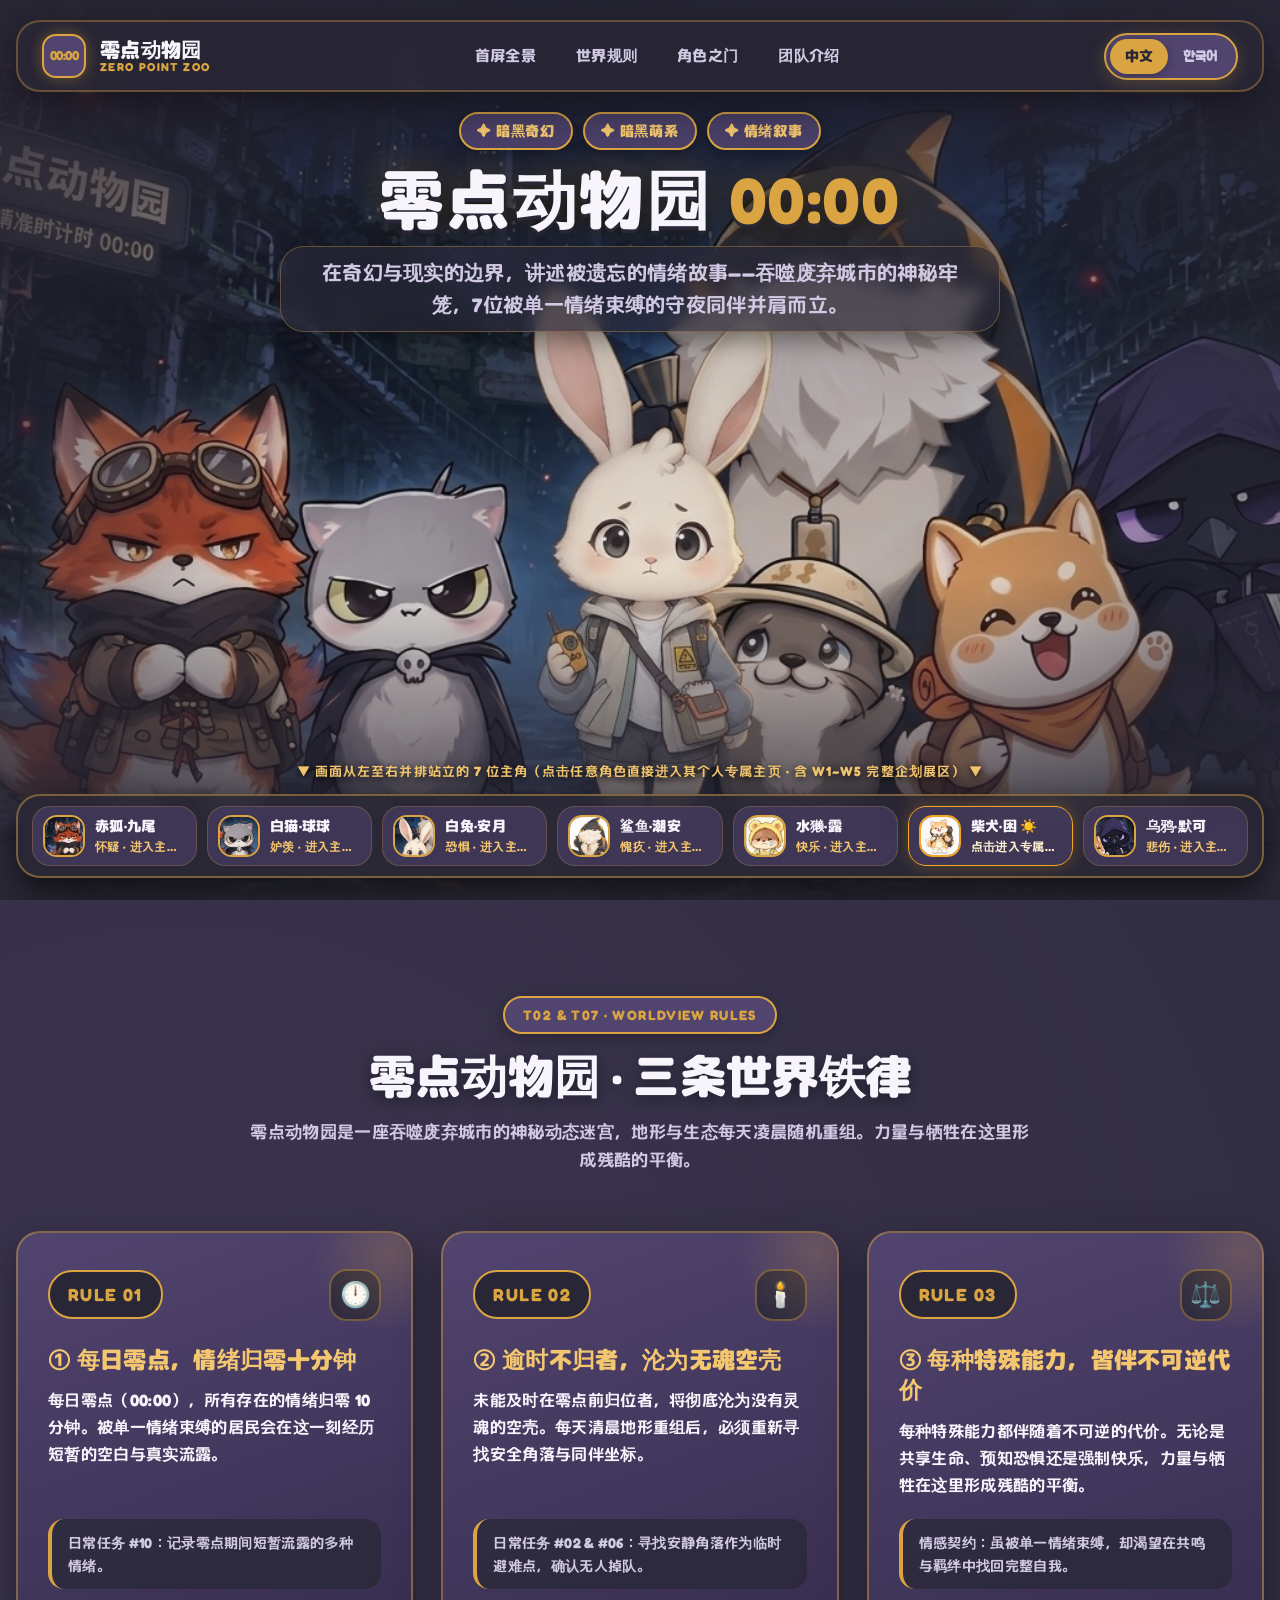
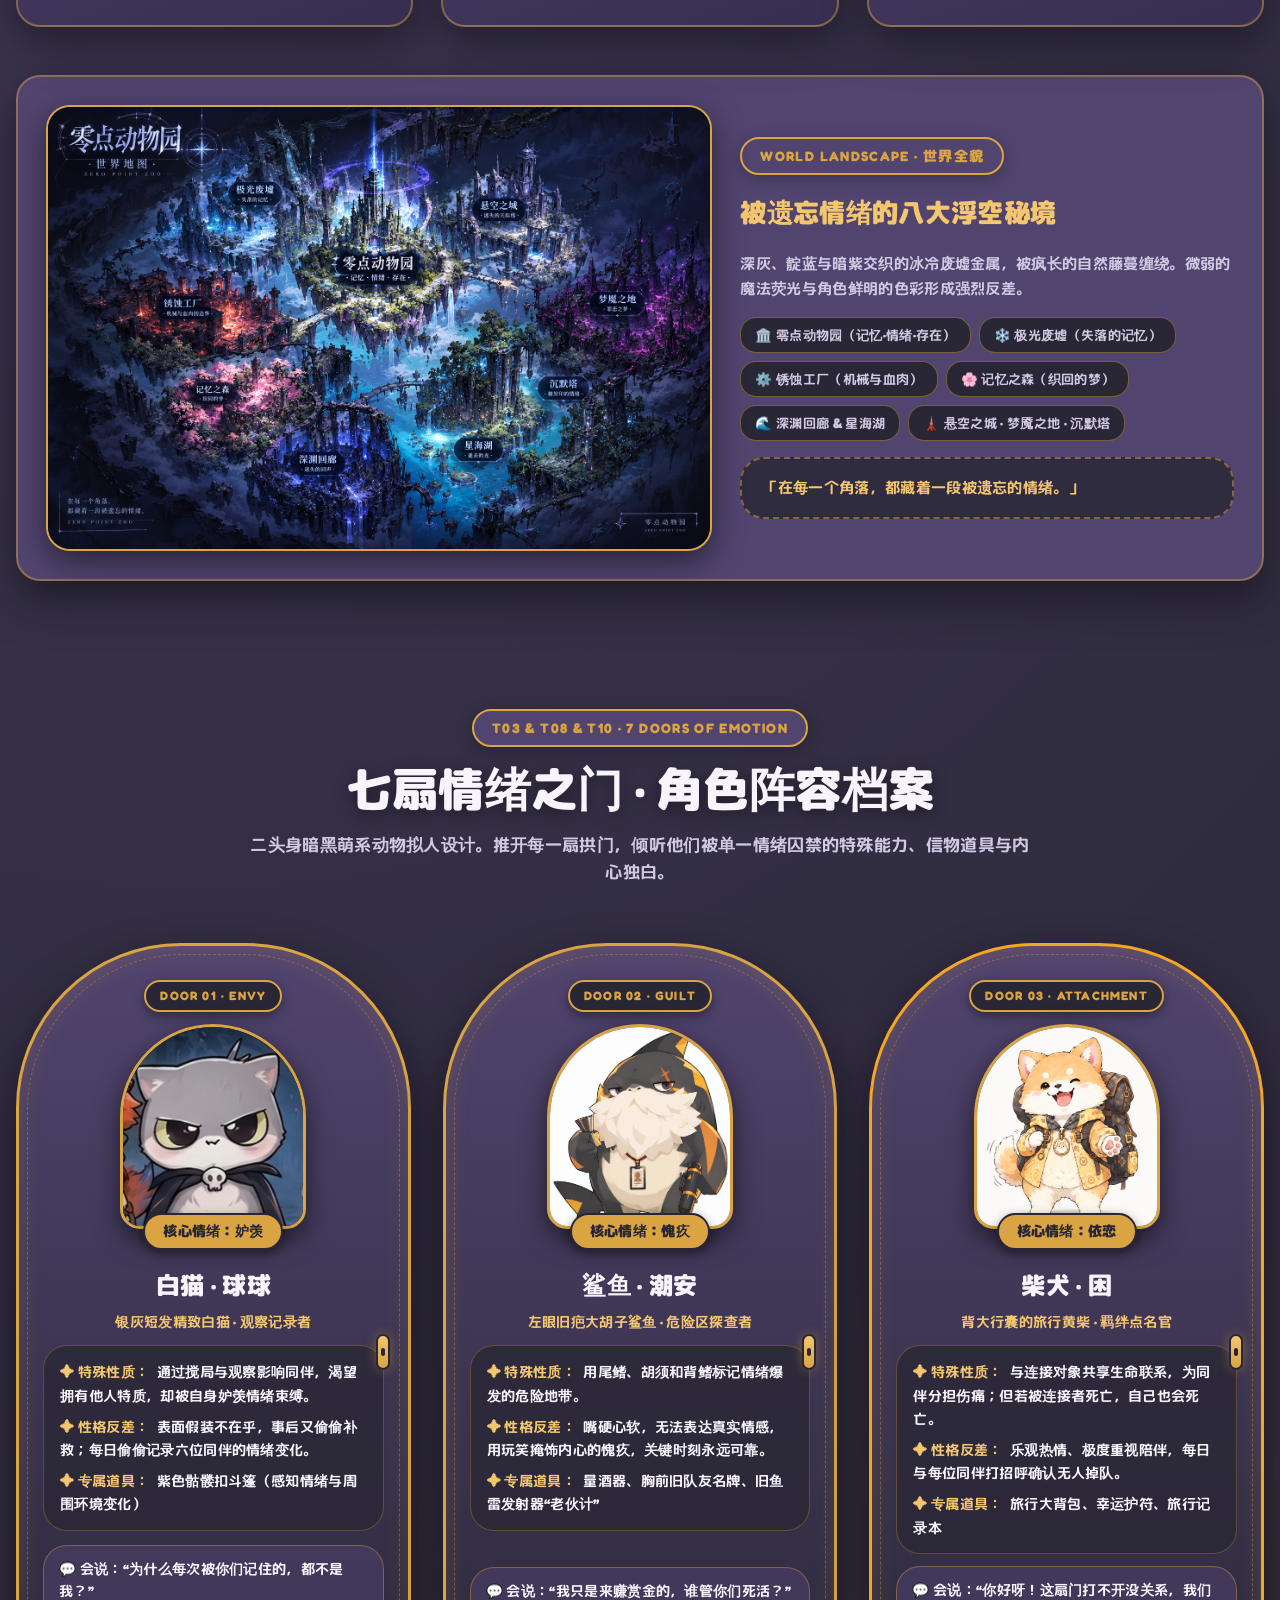
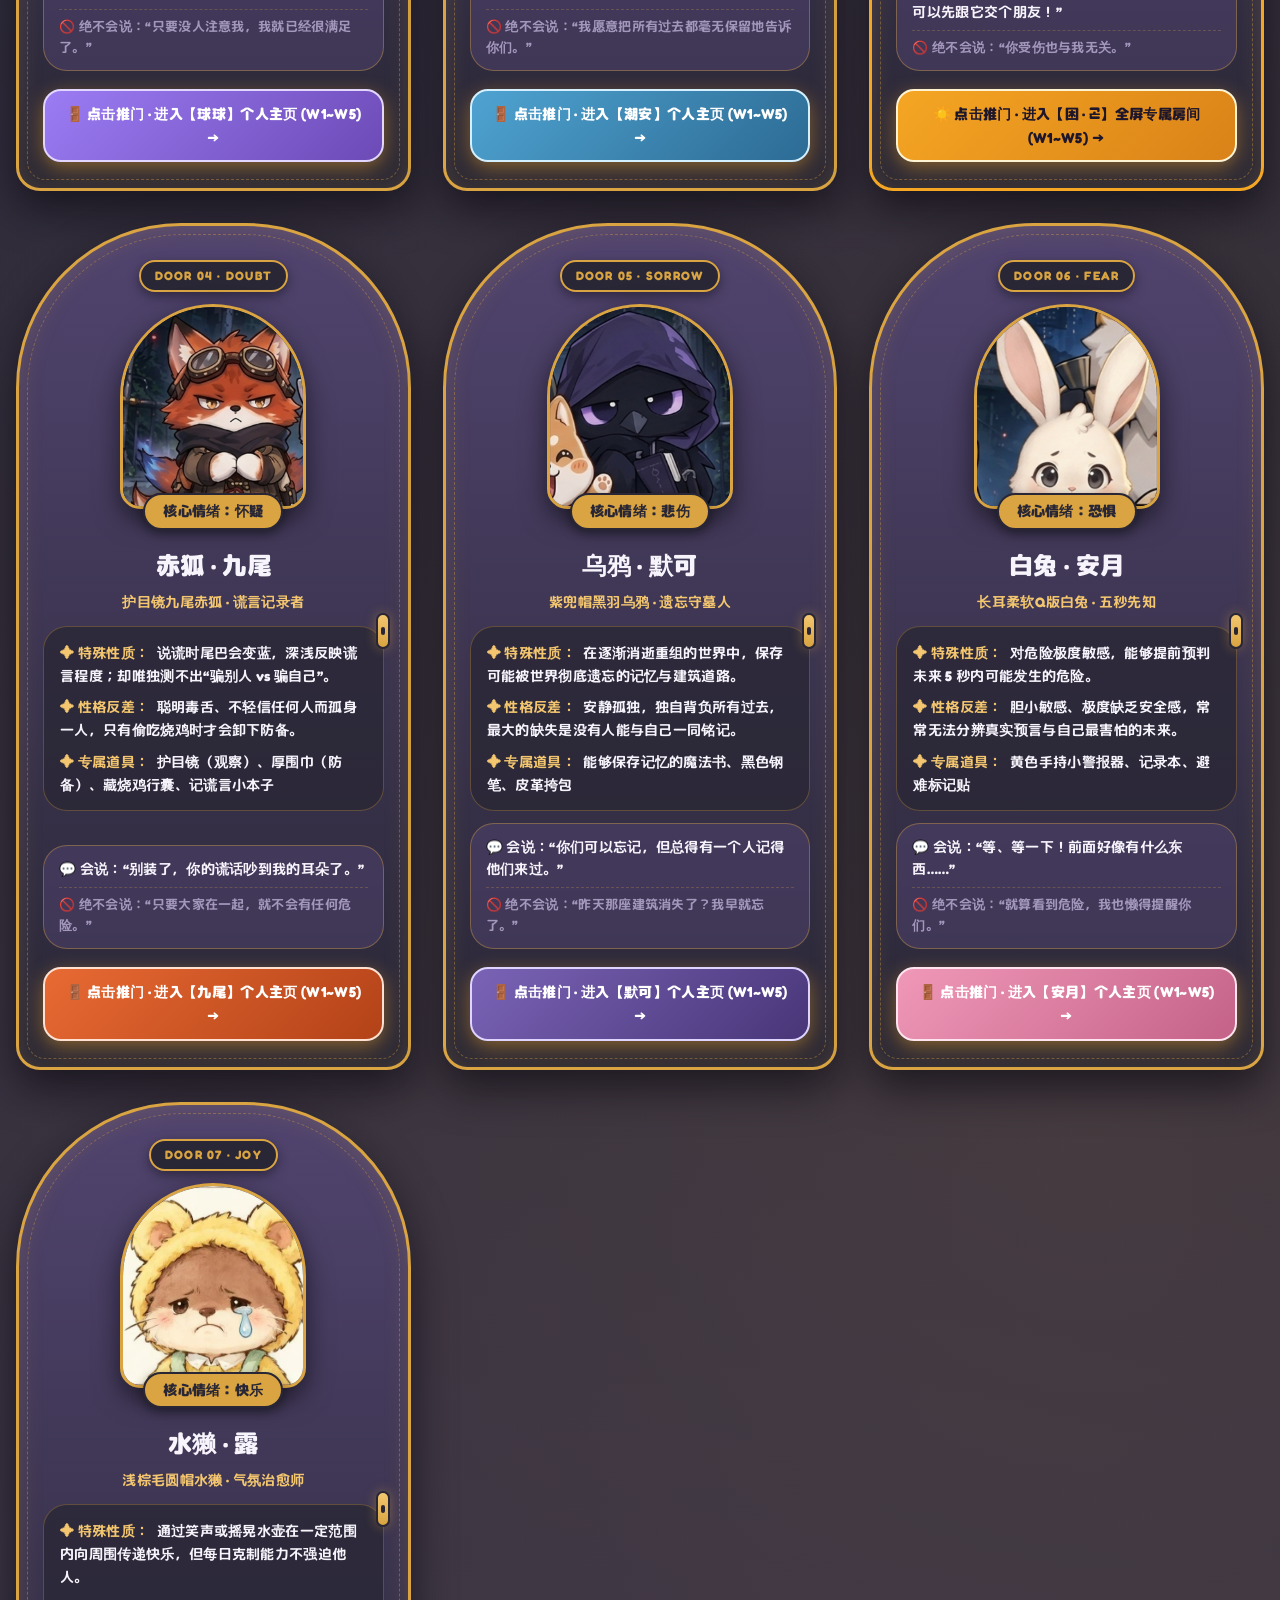
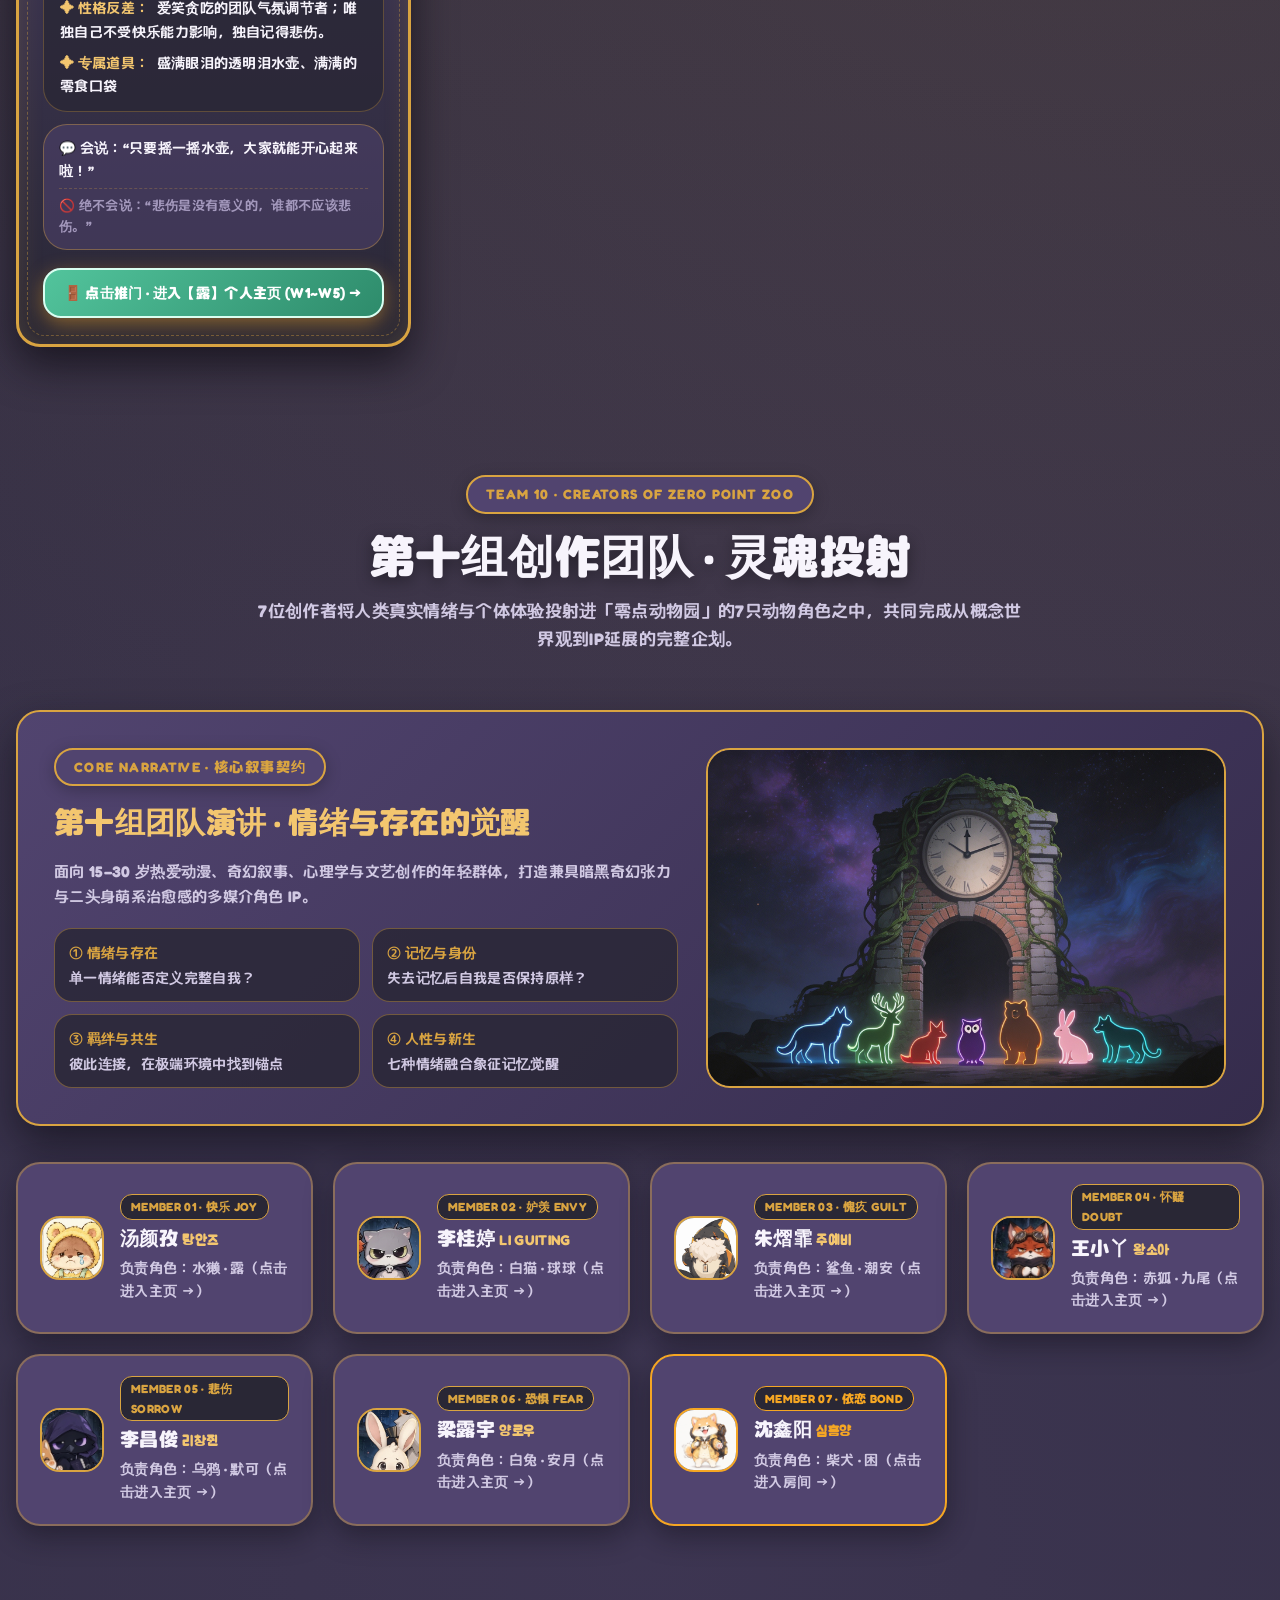
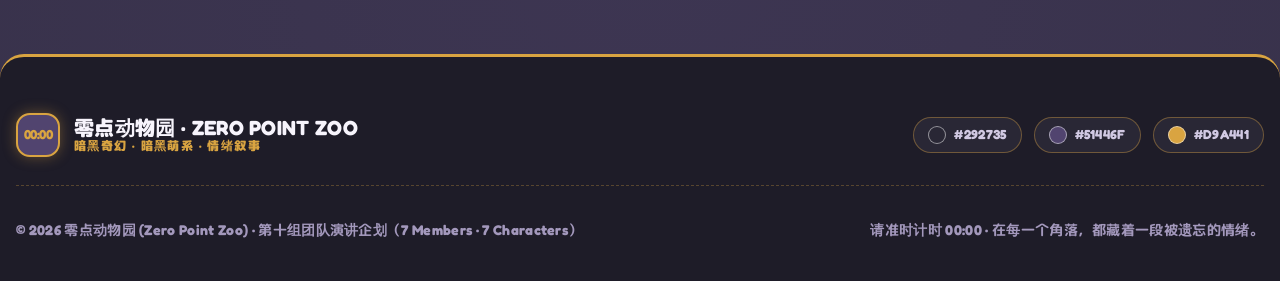
==== commit 764a4678: "Add files via upload" ====
--- a/index.html
+++ b/index.html
@@ -5073,7 +5073,59 @@
 propsZh: '黄色手持小警报器、记录本、避难标记贴',
 propsKo: '노란색 소형 경보기, 기록장, 대피 표식 스티커',
 storyZh: '<p><b>【角色故事 · 캐릭터 스토리】</b>垂着长耳朵的柔软白兔安月，对周围的风吹草动极度敏感，拥有提前预判未来 5 秒内危险的特殊能力。虽然因为「恐惧」而常常瑟瑟发抖，分不清真实预言与噩梦，但她每次都会鼓起勇气拉响手中的小警报器保护全体同伴。</p><p style="margin-top:8px;"><b>【专属头衔 · 직함】</b>零点动物园 · 五秒先知 &amp; 避难所吹哨人 / 5초 미래 위험 예지자</p>',
-recipeZh: '<p><b>【角色素材表 · 재료표】</b>50% 提前5秒感知危险的长耳朵雷达 + 25% 随时拉响的黄色手持警报器 + 15% 贴满安全屋的避难标记贴 + 10% 颤抖却从不退缩的善良。</p><p style="margin-top:8px;"><b>【角色关系 · 관계도】</b>每当害怕发抖时，柴犬·困总是第一个冲上来握住她的手并借给她平安护符。</p>'
+recipeZh: '<p><b>【角色素材表 · 재료표】</b>50% 提前5秒感知危险的长耳朵雷达 + 25% 随时拉响的黄色手持警报器 + 15% 贴满安全屋的避难标记贴 + 10% 颤抖却从不退缩的善良。</p><p style="margin-top:8px;"><b>【角色关系 · 관계도】</b>每当害怕发抖时，柴犬·困总是第一个冲上来握住她的手并借给她平安护符。</p>',
+comics: [
+  {
+    epZh: '★ EPISODE 01 · 探险装备篇',
+    epKo: '★ EPISODE 01 · 탐험 가방 편',
+    titleZh: '《安月的探险包》',
+    titleKo: '《안월의 탐험 가방》',
+    img: 'assets/rabbit_comic_1.jpg',
+    alt: '白兔·安月 四格漫画：安月的探险包',
+    storyZh: '<b>剧情亮点：</b>胆小却极其谨慎的白兔安月在出发探索前，认真清点自己的随身斜挎包：地图与观察笔记本用来记录每处细节，黄色对讲机与指南针确保与同伴时刻联络不迷路，急救包与水壶则守护每次出发的安全感。',
+    storyKo: '<b>스토리 포인트:</b> 겁은 많지만 누구보다 신중한 흰 토끼 안월이 탐험을 떠나기 전 가방을 꼼꼼히 점검합니다. 지도와 관찰 노트, 노란 무전기와 나침반, 구급상자와 물병까지 챙기며 안전하게 출발할 준비를 마칩니다.',
+    dialogues: [
+      { cut: '1컷', zh: '安月：安月的探险包', ko: '안월: 안월의 탐험 가방' },
+      { cut: '2컷', zh: '安月：随身记录：地图与笔记本', ko: '안월: 휴대 기록: 지도와 노트' },
+      { cut: '3컷', zh: '安月：保持联络：对讲机与指南针', ko: '안월: 연락 유지: 무전기와 나침반' },
+      { cut: '4컷', zh: '安月：安全出发：急救包与水壶', ko: '안월: 안전한 출발: 구급상자와 물병' }
+    ]
+  },
+  {
+    epZh: '★ EPISODE 02 · 晨间发现篇',
+    epKo: '★ EPISODE 02 · 아침 탐험 기록 편',
+    titleZh: '《晨间探索记录》',
+    titleKo: '《아침 탐험 일기》',
+    img: 'assets/rabbit_comic_2.jpg',
+    alt: '白兔·安月 四格漫画：晨间探索记录',
+    storyZh: '<b>剧情亮点：</b>清晨元气满满说“早上好！”出门巡查的安月，敏锐地注意到了石墙小径旁一朵不起眼的小白花。虽然总是带着谨慎的小问号，但她立刻蹲下用相机拍下这份小小惊喜，并坐下来在观察笔记本上完成今天的探索记录。',
+    storyKo: '<b>스토리 포인트:</b> 상쾌하게 아침 인사를 건네고 순찰에 나선 안월은 돌담길 옆 작은 들꽃을 예민하게 발견합니다. 조심스레 카메라로 작은 놀라움을 담고, 관찰 노트에 오늘의 기록을 뿌듯하게 완성합니다.',
+    dialogues: [
+      { cut: '1컷', zh: '安月：早上好！', ko: '안월: 좋은 아침!' },
+      { cut: '2컷', zh: '安月：咦？', ko: '안월: 어?' },
+      { cut: '3컷', zh: '安月：发现小小惊喜。', ko: '안월: 작은 놀라움을 발견했어.' },
+      { cut: '4컷', zh: '安月：今日记录完成！', ko: '안월: 오늘의 기록 완료!' }
+    ]
+  }
+],
+app: {
+  icon: '🐰',
+  accent: '#B794F4',
+  accentDark: '#6B46C1',
+  accentSoft: 'rgba(246,220,128,0.16)',
+  accentBg: 'linear-gradient(135deg, rgba(46,36,84,0.72) 0%, rgba(246,220,128,0.08) 100%)',
+  border: 'rgba(246,220,128,0.45)',
+  btnBorder: '#FCEAA8',
+  badgeBg: 'rgba(183,148,244,0.22)',
+  height: '860px',
+  titleZh: '安月 AN YUE · 星夜探索陪伴 APP',
+  titleKo: '안월 AN YUE · 별밤 탐험 동행 앱',
+  subtitleZh: '星夜场景互动 · 角色档案表情 · 手绘观察日记卡 · 黄色对讲机异常警报（完整手机交互原型）',
+  subtitleKo: '별밤 탐험 인터랙션 · 캐릭터 표정 도감 · 손그림 관찰 일기 · 노란 무전기 이상 경보 앱',
+  tagsZh: ['星夜探索陪伴', '手绘日记记录卡', '黄色对讲机警报', '部位触摸互动', '原创角色原型'],
+  tagsKo: ['별밤탐험동행', '손그림관찰일기', '노란무전기경보', '부위터치반응', '오리지널IP앱'],
+  url: 'apps/rabbit-app/index.html'
+}
 },
 otter: {
 avatar: 'assets/char_otter.jpg',
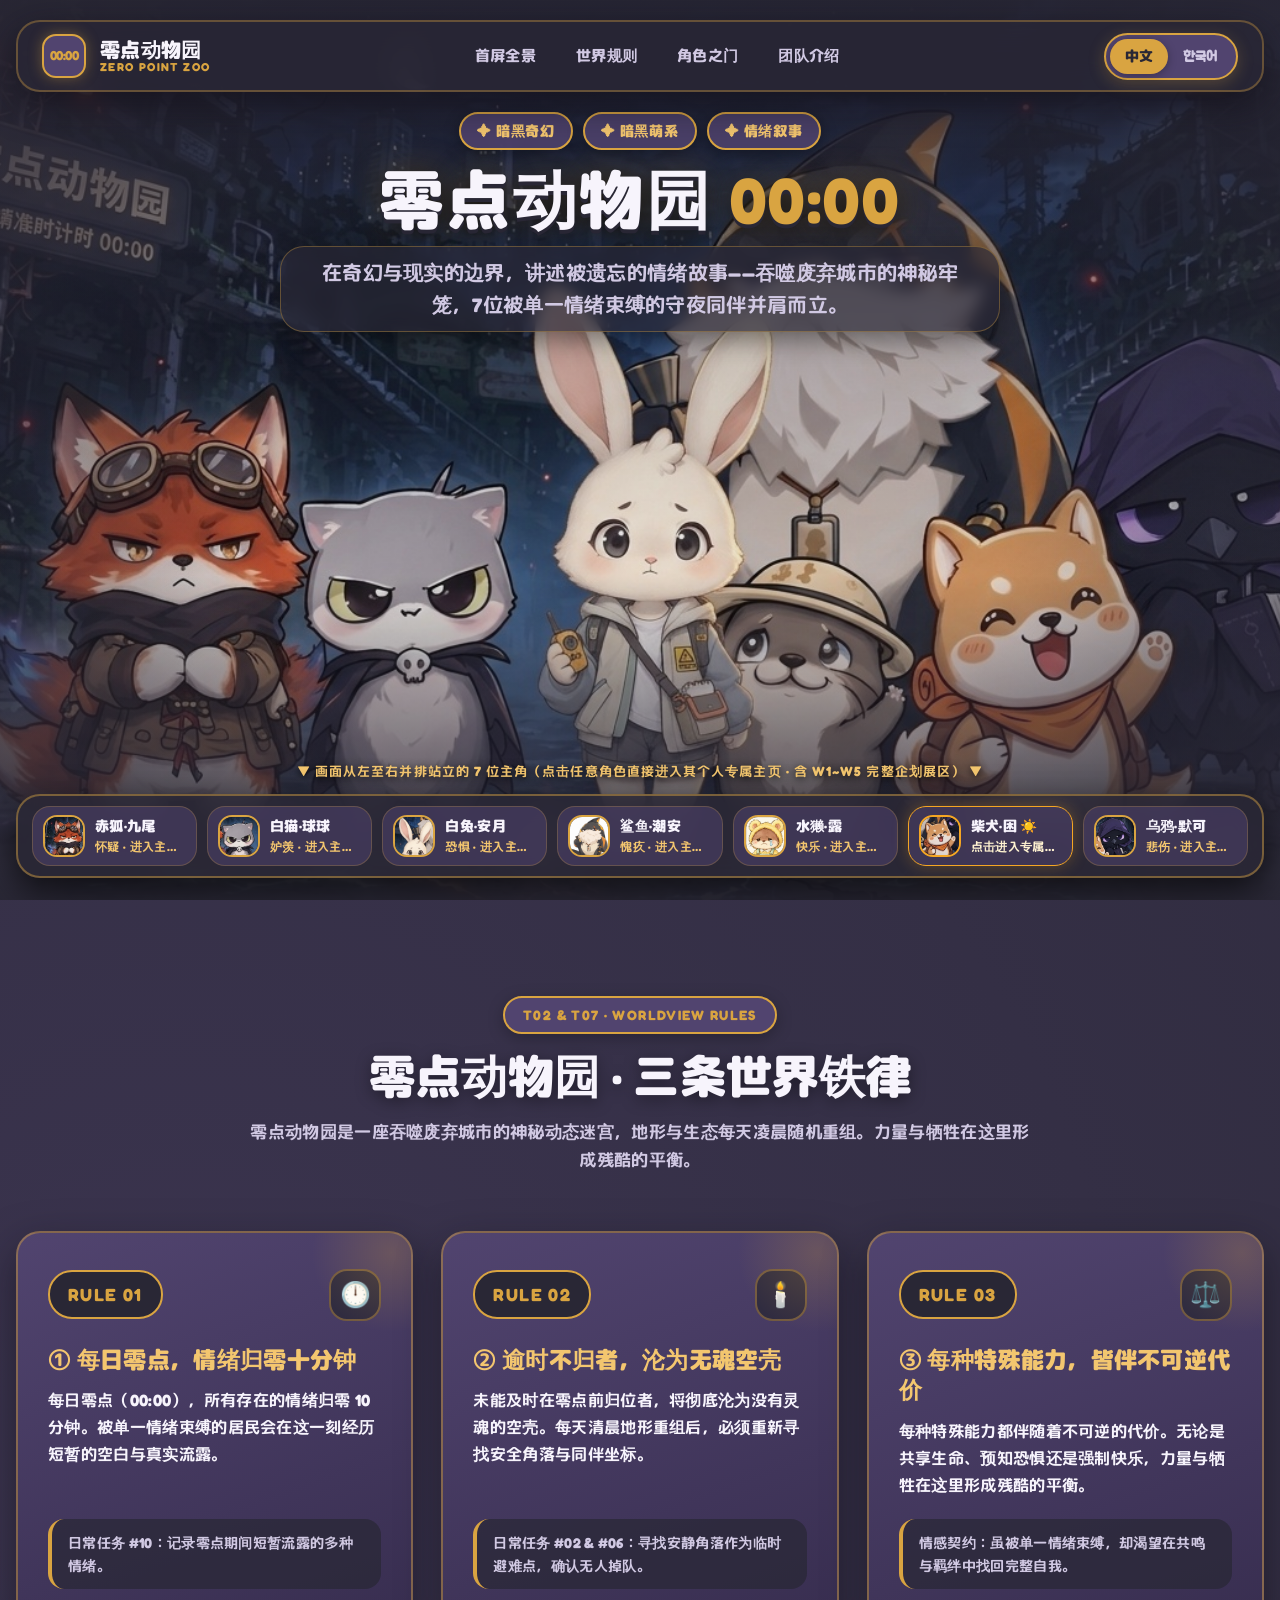
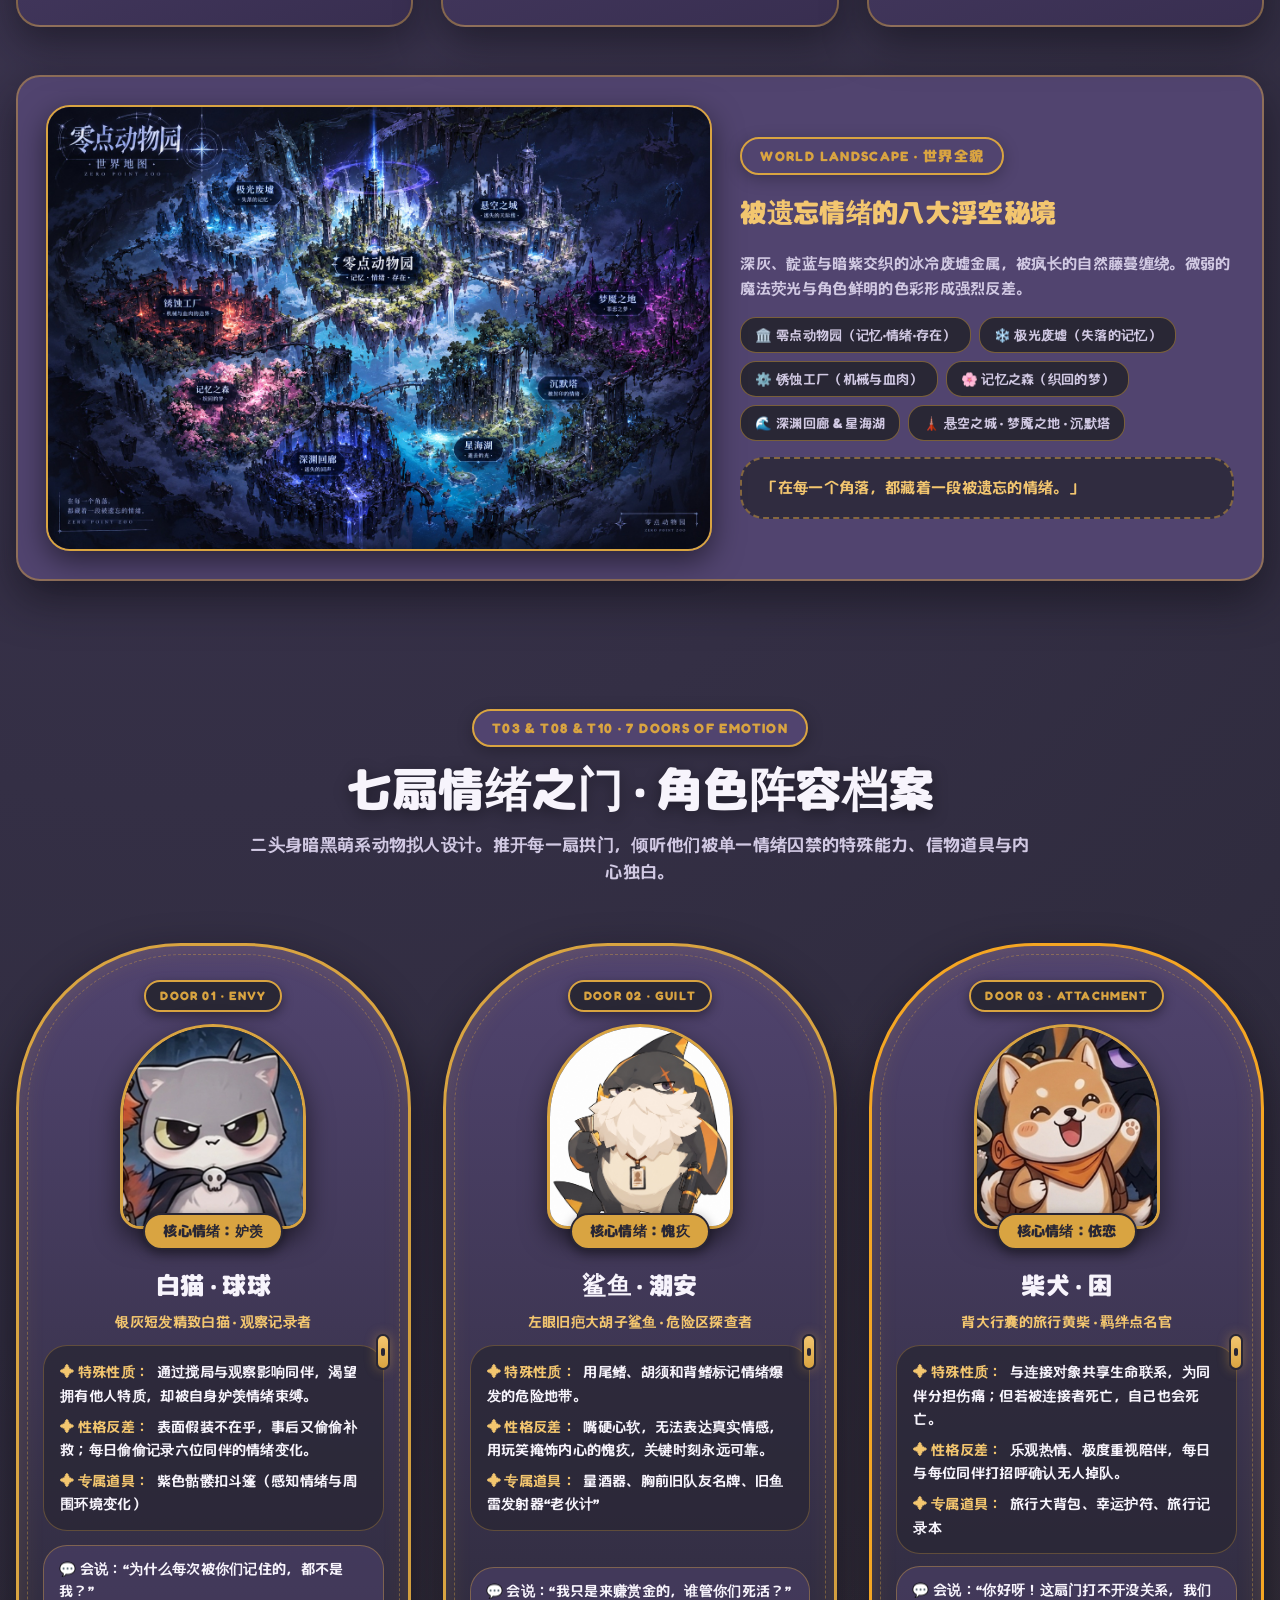
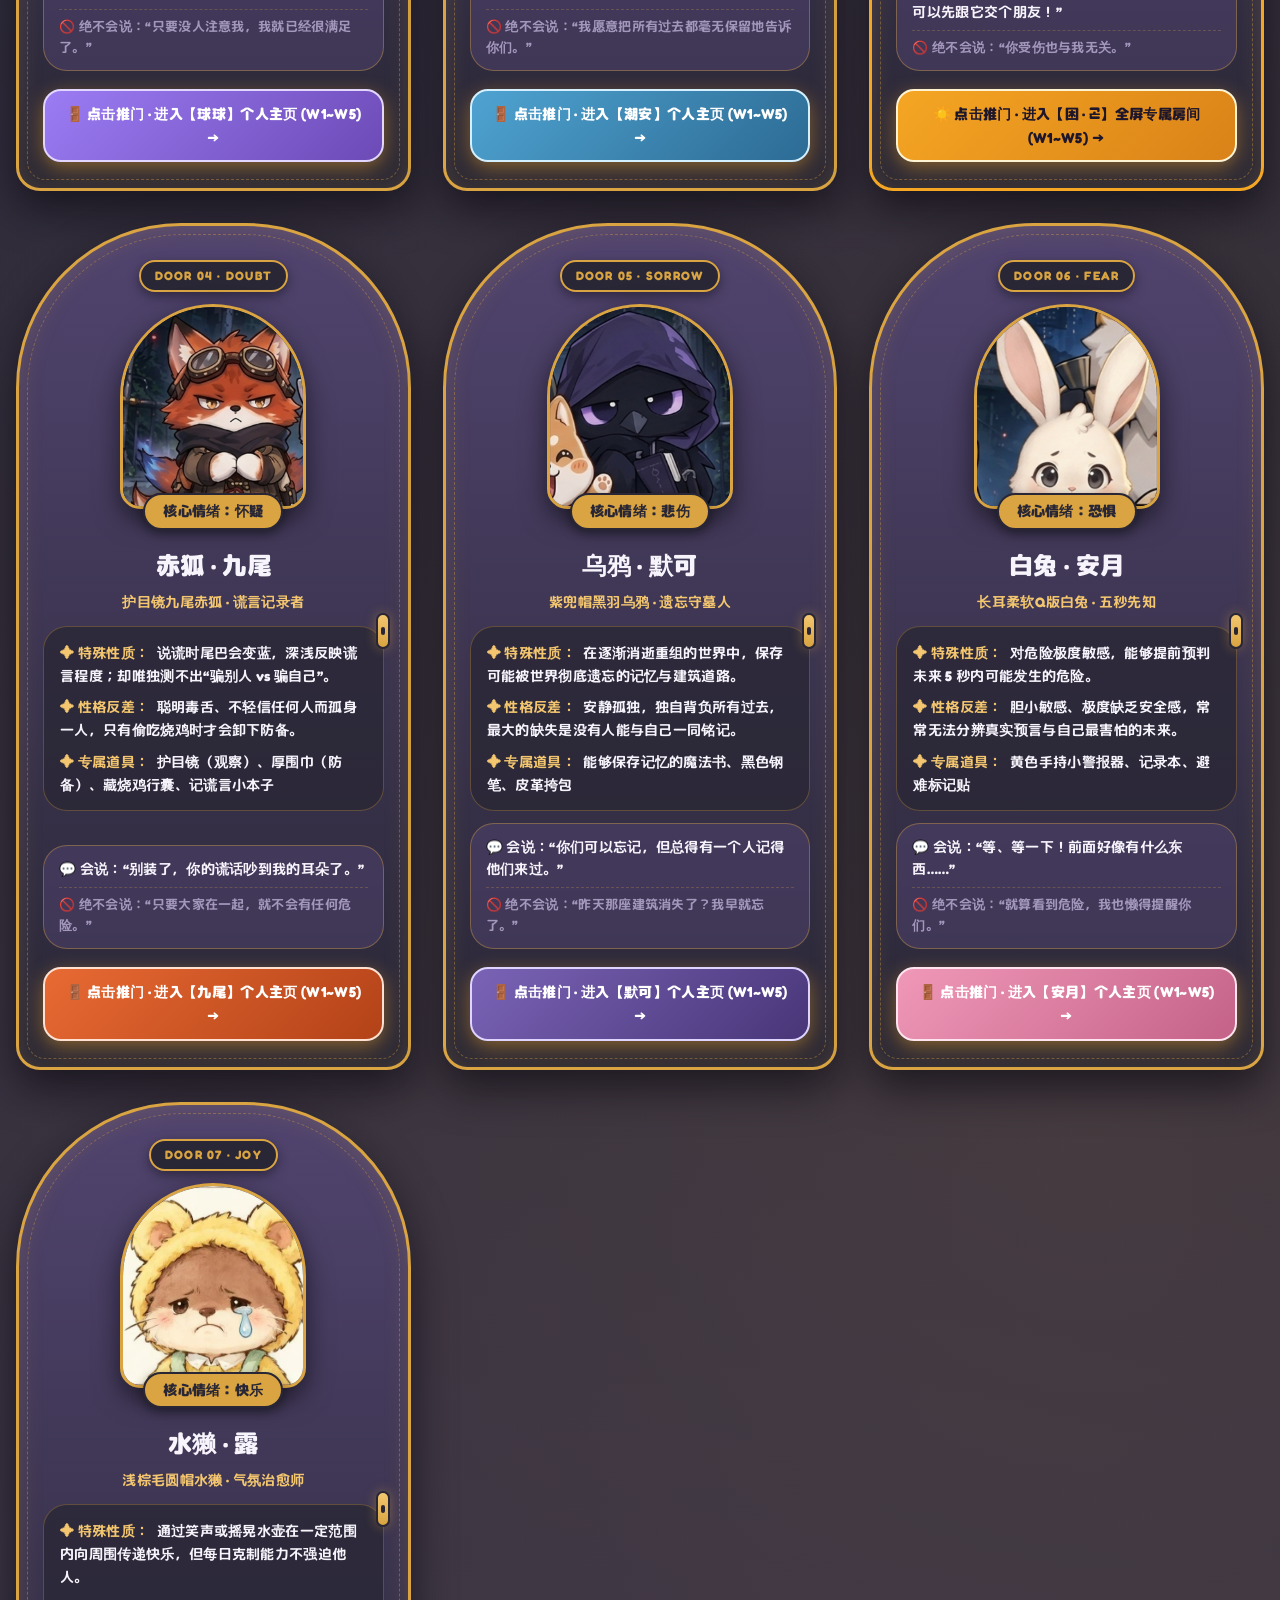
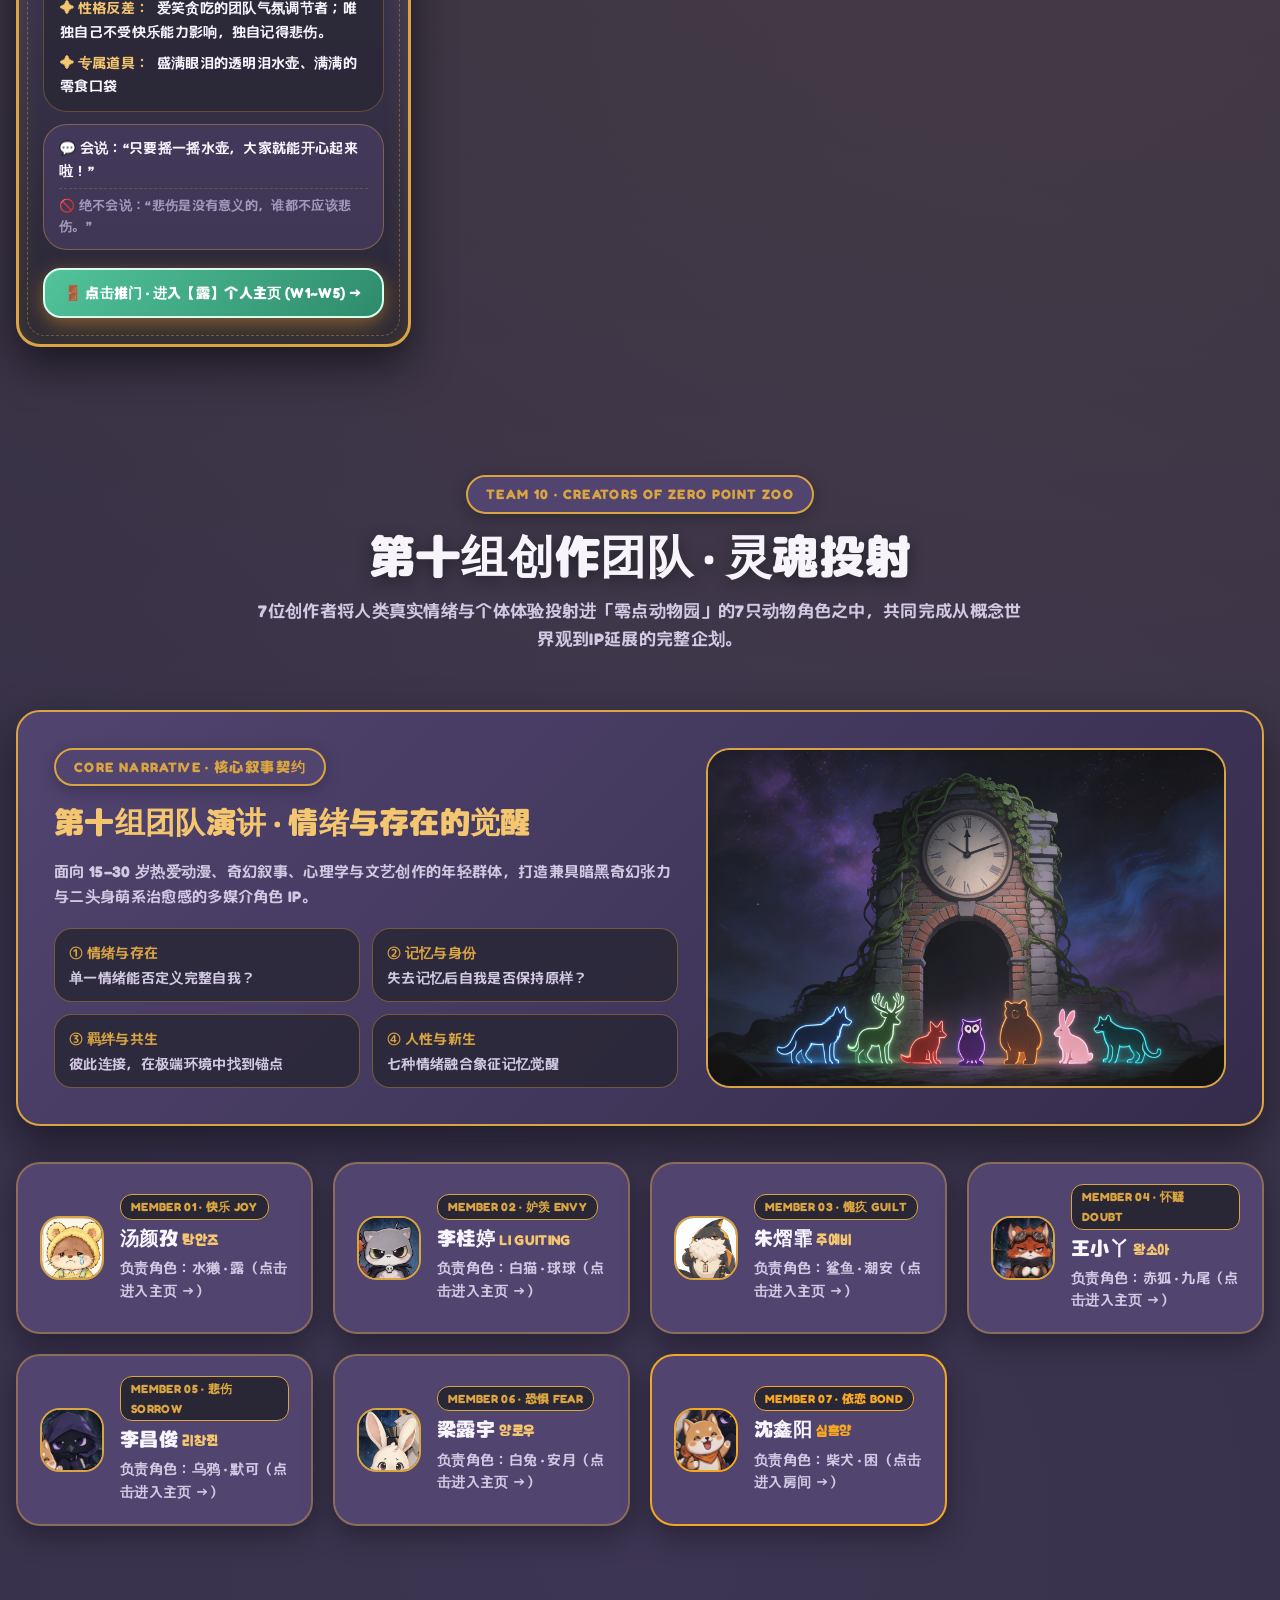
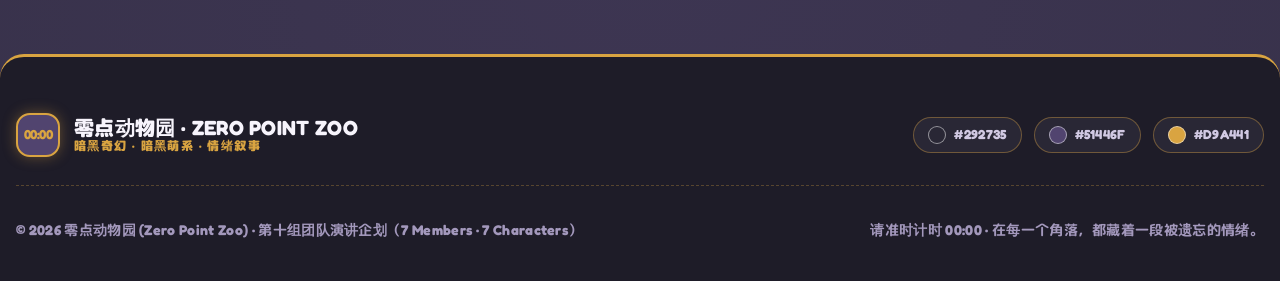
==== commit 09b94cef: "Add files via upload" ====
--- a/index.html
+++ b/index.html
@@ -1,4 +1,4 @@
-<!DOCTYPE html>
+﻿<!DOCTYPE html>
 <html lang="zh-CN" data-lang="zh">
 <head>
 <meta charset="UTF-8" />
@@ -3484,7 +3484,6 @@
 <div class="kun-room-subtitle">
 <span class="backpack-tag">🎒 <span data-zh>陪伴型旅行家</span><span data-ko>동행 여행자</span></span>
 <span class="bond-tag">💛 <span data-zh>主角身边的生命连接挚友</span><span data-ko>주인공 옆의 생명을 잇는 단짝 동반자</span></span>
-<button type="button" onclick="switchKunTab(6); document.getElementById('wplan-btn-6').scrollIntoView({behavior:'smooth', block:'nearest'});" class="backpack-tag" style="background:rgba(245,166,35,0.22); color:#F5A623; border:1.5px solid #F5A623; cursor:pointer; font-weight:900; transition:transform 0.2s;" title="点击查看手机动态壁纸与周边 / 모바일 라이브 배경화면 및 굿즈 보기">📱 <span data-zh>专属手机动态壁纸 (已上线) ➔</span><span data-ko>전용 라이브 배경화면 (수록 완료) ➔</span></button>
 </div>
 <!-- One-Word Personality Capsule Badges (#F5A623) -->
 <div class="kun-personality-Block">
@@ -3575,21 +3574,21 @@
 </div>
 </button>
 <button type="button" class="w-plan-col w5a" id="wplan-btn-10" onclick="switchKunTab(10)">
-<div class="w-plan-code"><span>W5 P</span><span>12款</span></div>
+<div class="w-plan-code"><span>W5 P</span><span>24×3</span></div>
 <div class="w-plan-zh"><span data-zh>表情包</span><span data-ko>이모티콘</span></div>
 <div class="w-plan-ko">이모티콘 · emoticons</div>
 <div class="w-plan-desc">
-<span data-zh>★ 专属高清表情已收录 (12款及ZIP下载)</span>
-<span data-ko>★ 전용 이모티콘 12종 수록 및 다운로드</span>
+<span data-zh>24种×3套及下载（预留与预览矩阵）</span>
+<span data-ko>24종 × 3세트와 다운로드</span>
 </div>
 </button>
 <button type="button" class="w-plan-col w5b" id="wplan-btn-6" onclick="switchKunTab(6)">
-<div class="w-plan-code"><span>W5 P</span><span>LIVE+GOODS</span></div>
+<div class="w-plan-code"><span>W5 P</span><span>GOODS</span></div>
 <div class="w-plan-zh"><span data-zh>周边</span><span data-ko>굿즈</span></div>
 <div class="w-plan-ko">굿즈 · goods</div>
 <div class="w-plan-desc">
-<span data-zh>★ 手机动态壁纸已上线 + 实体周边提案</span>
-<span data-ko>★ 모바일 라이브 배경화면 + 실물 굿즈 제안</span>
+<span data-zh>壁纸、实体周边提案（公仔/护符/壁纸）</span>
+<span data-ko>배경화면, 실물 굿즈 제안</span>
 </div>
 </button>
 </div>
@@ -3947,10 +3946,10 @@
 <div class="kun-expr-card">
 <span class="expr-tag"><span data-zh>基础表情 03 · 기본 3</span><span data-ko>기본 표정 03 · 基础 3</span></span>
 <div class="expr-img-wrap">
-<img src="assets/kun_expr_3.jpg" alt="焦急慌乱与紧张冒汗" />
-</div>
-<h4><span data-zh>焦急慌乱 · 紧张冒汗</span><span data-ko>당황하며 땀 뻘뻘</span></h4>
-<p><span data-zh>遇到突发状况或棘手难题时，耳朵微垂、头顶冒出乱麻与冷汗的焦急模样。</span><span data-ko>돌발 상황이나 어려운 문제 앞에서 귀를 내리고 진땀을 흘리며 당황하는 모습입니다.</span></p>
+<img src="assets/kun_expr_3.jpg" alt="好奇歪头与困惑" />
+</div>
+<h4><span data-zh>好奇歪头 · 呆萌疑惑</span><span data-ko>호기심 가득 갸우뚱</span></h4>
+<p><span data-zh>遇到打不开的门或新奇规则时，耳朵微垂歪头思考。</span><span data-ko>열리지 않는 문이나 낯선 규칙 앞에서 귀를 살짝 내리고 고민합니다.</span></p>
 </div>
 <!-- Basic 4 -->
 <div class="kun-expr-card">
@@ -3965,10 +3964,10 @@
 <div class="kun-expr-card signature">
 <span class="expr-tag gold"><span data-zh>★ 标志性表情 · 시그니처 1</span><span data-ko>★ 시그니처 표정 · 标志性 1</span></span>
 <div class="expr-img-wrap">
-<img src="assets/kun_sticker_01.jpg" onerror="this.onerror=null;this.src='assets/kun_expr_sig.jpg'" alt="飞扑拥抱邀请同行" />
-</div>
-<h4><span data-zh>灿烂大笑 + 双爪飞扑邀请</span><span data-ko>환한 미소 + 두 앞발 벌려 동행 초대</span></h4>
-<p><span data-zh>冒出粉色小爱心，向前奔跑张开双爪，感染力满分的招牌同行邀请！</span><span data-ko>분홍 하트를 날리며 앞으로 달려와 두 앞발을 벌리는 시그니처 초대 표정!</span></p>
+<img src="assets/kun_expr_sig.jpg" alt="眨眼灿笑并挥爪邀请" />
+</div>
+<h4><span data-zh>Wink 灿笑 + 双爪扑来邀请</span><span data-ko>윙크 미소 + 앞발 내밀어 동행 초대</span></h4>
+<p><span data-zh>冒出小爱心，向前奔跑张开双爪，感染力满分的招牌同行邀请！</span><span data-ko>하트를 날리며 앞으로 달려와 앞발을 내미는 시그니처 초대 표정!</span></p>
 </div>
 </div>
 </div>
@@ -4017,7 +4016,7 @@
 </div>
 <h4><span data-zh>内心 · 抱紧行囊安静倾听与守护</span><span data-ko>내면 · 배낭을 품에 안고 조용히 경청·수호</span></h4>
 <p>
-<span data-zh>取下大背包紧紧抱在身前乖巧坐下，与姿势 1 的外放形成内收对比，眨眼微笑着安静倾听、温柔守护每一份旅途珍藏。</span>
+<span data-zh>取下大背包抱在身前乖巧坐下，与姿势 1 的外放形成鲜明内收对比，展现失落时的脆弱与安静守护的温柔。</span>
 <span data-ko>배낭을 앞으로 안고 얌전히 앉아 경청하는 모습. 포즈 1의 확장과 대비되는 수축 동세로 내면의 온기와 수호를 표현합니다.</span>
 </p>
 </div>
@@ -4217,248 +4216,45 @@
 </div>
 </div>
 </div>
-<!-- ================= TAB 10: W5 P 表情包 (이모티콘 / 12款专属表情及下载) ================= -->
+<!-- ================= TAB 10: W5 P 表情包 (이모티콘 / 24种×3套及下载) ================= -->
 <div class="kun-tab-panel" id="kun-tab-10" role="tabpanel">
 <div class="kun-panel-header">
 <div>
-<span class="kun-panel-step">W5 P · 이모티콘 · EMOTICONS · 전용 이모티콘 12종 및 다운로드</span>
+<span class="kun-panel-step">W5 P · 이모티콘 · EMOTICONS · 24종 × 3세트와 다운로드</span>
 <h3>
-<span data-zh>W5 P · 表情包 · 柴犬·困（已收录 12 款专属表情与打包下载）</span>
-<span data-ko>W5 P · 이모티콘 · 시바견 곤 (전용 이모티콘 12종 수록 및 다운로드)</span>
+<span data-zh>W5 P · 表情包企划 · 24种 × 3套（共72枚）主题表情包预览与下载</span>
+<span data-ko>W5 P · 이모티콘 기획 · 24종 × 3세트 (총 72종) 테마 프리뷰 및 다운로드</span>
 </h3>
 </div>
-<div style="display:flex; align-items:center; gap:10px; flex-wrap:wrap;">
-<a href="assets/kun_emoticons.zip" download="kun_emoticons.zip" class="copy-prompt-btn" style="padding:8px 18px; font-size:0.86rem; text-decoration:none; display:inline-flex; align-items:center; gap:6px;">
-<span data-zh>⬇ 下载 柴犬·困 表情包全集 (ZIP)</span><span data-ko>⬇ 시바견 곤 이모티콘 전체 다운로드 (ZIP)</span>
-</a>
-<span class="kun-charm-pill">😊 <span data-zh>点击任意表情可放大查看高清原图</span><span data-ko>클릭하여 고화질 원본 보기</span></span>
-</div>
-</div>
-<div class="w1-subnav" id="kun-emo-filter-bar">
+<button type="button" class="copy-prompt-btn" style="padding:8px 18px; font-size:0.86rem;" onclick="alert('📦 柴犬·困 (시바견 곤) 24종×3세트 이모티콘 패키지 슬롯입니다!')">
+<span data-zh>⬇ 下载表情包合集 (ZIP)</span><span data-ko>⬇ 이모티콘 3세트 다운로드 (ZIP)</span>
+</button>
+</div>
+<div class="w1-subnav">
 <span style="color:#F5A623; font-weight:900; font-size:0.85rem; display:flex; align-items:center; margin-right:8px;">
-<span data-zh>分类筛选：</span><span data-ko>테마 분류:</span>
+<span data-zh>选择表情包套组 (3套)：</span><span data-ko>이모티콘 세트 선택 (3세트):</span>
 </span>
-<button type="button" class="w1-sub-btn active" onclick="filterKunEmoticons('all', this)"><span data-zh>全部表情 (12款)</span><span data-ko>전체 보기 (12종)</span></button>
-<button type="button" class="w1-sub-btn" onclick="filterKunEmoticons('daily', this)"><span data-zh>SET 01 · 阳光同行日常篇 (5款)</span><span data-ko>SET 01 · 햇살 동행 일상편 (5종)</span></button>
-<button type="button" class="w1-sub-btn" onclick="filterKunEmoticons('adventure', this)"><span data-zh>SET 02 · 探险吃货与背包篇 (4款)</span><span data-ko>SET 02 · 탐험 먹방 &amp; 배낭편 (4종)</span></button>
-<button type="button" class="w1-sub-btn" onclick="filterKunEmoticons('mood', this)"><span data-zh>SET 03 · 小情绪与反差萌篇 (3款)</span><span data-ko>SET 03 · 반전 감정 &amp; 애교편 (3종)</span></button>
-</div>
-<div class="emoticon-grid-24" id="kun-emoticon-grid" style="grid-template-columns: repeat(auto-fill, minmax(176px, 1fr)); gap:16px; margin-top:16px;">
-<div class="emoticon-cell" data-emo-cat="daily" style="cursor:pointer; padding:14px 10px;" onclick="openComicModal(this.querySelector('img').src, '一起走吧 · 飞扑拥抱')" title="点击查看 720P 高清大图 / 클릭하여 고화질 원본 보기">
-  <img src="assets/kun_sticker_01.jpg" alt="一起走吧 · 飞扑拥抱" style="width:142px; height:142px; object-fit:contain; border-radius:16px; background:#222631; padding:4px; border:2px solid #F5A623; margin-bottom:10px; image-rendering:-webkit-optimize-contrast;" />
-  <span style="font-size:0.82rem; font-weight:700;">#01 <span data-zh>一起走吧 · 飞扑拥抱</span><span data-ko>함께 가자! · 와락 포옹</span></span>
-</div>
-<div class="emoticon-cell" data-emo-cat="daily" style="cursor:pointer; padding:14px 10px;" onclick="openComicModal(this.querySelector('img').src, '元气挥爪 · 嗨你好呀')" title="点击查看 720P 高清大图 / 클릭하여 고화질 원본 보기">
-  <img src="assets/kun_sticker_02.jpg" alt="元气挥爪 · 嗨你好呀" style="width:142px; height:142px; object-fit:contain; border-radius:16px; background:#222631; padding:4px; border:2px solid #F5A623; margin-bottom:10px; image-rendering:-webkit-optimize-contrast;" />
-  <span style="font-size:0.82rem; font-weight:700;">#02 <span data-zh>元气挥爪 · 嗨你好呀</span><span data-ko>안녕! · 반가운 인사</span></span>
-</div>
-<div class="emoticon-cell" data-emo-cat="daily" style="cursor:pointer; padding:14px 10px;" onclick="openComicModal(this.querySelector('img').src, '闪亮期待 · 加油打气')" title="点击查看 720P 高清大图 / 클릭하여 고화질 원본 보기">
-  <img src="assets/kun_sticker_03.jpg" alt="闪亮期待 · 加油打气" style="width:142px; height:142px; object-fit:contain; border-radius:16px; background:#222631; padding:4px; border:2px solid #F5A623; margin-bottom:10px; image-rendering:-webkit-optimize-contrast;" />
-  <span style="font-size:0.82rem; font-weight:700;">#03 <span data-zh>闪亮期待 · 加油打气</span><span data-ko>반짝 기대 · 파이팅!</span></span>
-</div>
-<div class="emoticon-cell" data-emo-cat="mood" style="cursor:pointer; padding:14px 10px;" onclick="openComicModal(this.querySelector('img').src, '焦急冒汗 · 怎么办呀')" title="点击查看 720P 高清大图 / 클릭하여 고화질 원본 보기">
-  <img src="assets/kun_sticker_04.jpg" alt="焦急冒汗 · 怎么办呀" style="width:142px; height:142px; object-fit:contain; border-radius:16px; background:#222631; padding:4px; border:2px solid #F5A623; margin-bottom:10px; image-rendering:-webkit-optimize-contrast;" />
-  <span style="font-size:0.82rem; font-weight:700;">#04 <span data-zh>焦急冒汗 · 怎么办呀</span><span data-ko>땀 뻘뻘 · 어떡하지..</span></span>
-</div>
-<div class="emoticon-cell" data-emo-cat="mood" style="cursor:pointer; padding:14px 10px;" onclick="openComicModal(this.querySelector('img').src, '垂耳失落 · 委委屈屈')" title="点击查看 720P 高清大图 / 클릭하여 고화질 원본 보기">
-  <img src="assets/kun_sticker_05.jpg" alt="垂耳失落 · 委委屈屈" style="width:142px; height:142px; object-fit:contain; border-radius:16px; background:#222631; padding:4px; border:2px solid #F5A623; margin-bottom:10px; image-rendering:-webkit-optimize-contrast;" />
-  <span style="font-size:0.82rem; font-weight:700;">#05 <span data-zh>垂耳失落 · 委委屈屈</span><span data-ko>시무룩 · 훌쩍훌쩍..</span></span>
-</div>
-<div class="emoticon-cell" data-emo-cat="daily" style="cursor:pointer; padding:14px 10px;" onclick="openComicModal(this.querySelector('img').src, '欢呼雀跃 · 快乐出发')" title="点击查看 720P 高清大图 / 클릭하여 고화질 원본 보기">
-  <img src="assets/kun_sticker_06.jpg" alt="欢呼雀跃 · 快乐出发" style="width:142px; height:142px; object-fit:contain; border-radius:16px; background:#222631; padding:4px; border:2px solid #F5A623; margin-bottom:10px; image-rendering:-webkit-optimize-contrast;" />
-  <span style="font-size:0.82rem; font-weight:700;">#06 <span data-zh>欢呼雀跃 · 快乐出发</span><span data-ko>신난다! · 힘차게 출발</span></span>
-</div>
-<div class="emoticon-cell" data-emo-cat="daily" style="cursor:pointer; padding:14px 10px;" onclick="openComicModal(this.querySelector('img').src, '回头等你 · 快跟上哟')" title="点击查看 720P 高清大图 / 클릭하여 고화질 원본 보기">
-  <img src="assets/kun_sticker_07.jpg" alt="回头等你 · 快跟上哟" style="width:142px; height:142px; object-fit:contain; border-radius:16px; background:#222631; padding:4px; border:2px solid #F5A623; margin-bottom:10px; image-rendering:-webkit-optimize-contrast;" />
-  <span style="font-size:0.82rem; font-weight:700;">#07 <span data-zh>回头等你 · 快跟上哟</span><span data-ko>따라와~ · 뒤돌아 확인</span></span>
-</div>
-<div class="emoticon-cell" data-emo-cat="adventure" style="cursor:pointer; padding:14px 10px;" onclick="openComicModal(this.querySelector('img').src, '抱紧背包 · 乖巧守候')" title="点击查看 720P 高清大图 / 클릭하여 고화질 원본 보기">
-  <img src="assets/kun_sticker_08.jpg" alt="抱紧背包 · 乖巧守候" style="width:142px; height:142px; object-fit:contain; border-radius:16px; background:#222631; padding:4px; border:2px solid #F5A623; margin-bottom:10px; image-rendering:-webkit-optimize-contrast;" />
-  <span style="font-size:0.82rem; font-weight:700;">#08 <span data-zh>抱紧背包 · 乖巧守候</span><span data-ko>소중한 배낭 · 얌전 대기</span></span>
-</div>
-<div class="emoticon-cell" data-emo-cat="mood" style="cursor:pointer; padding:14px 10px;" onclick="openComicModal(this.querySelector('img').src, '眨眼卖萌 · 随时待命')" title="点击查看高清原图 / 클릭하여 고화질 원본 보기">
-  <img src="assets/kun_form_final.jpg" alt="眨眼卖萌 · 随时待命" style="width:142px; height:142px; object-fit:cover; border-radius:16px; background:#FFFDF7; padding:4px; border:2px solid #F5A623; margin-bottom:10px; image-rendering:-webkit-optimize-contrast;" />
-  <span style="font-size:0.82rem; font-weight:700;">#09 <span data-zh>眨眼卖萌 · 随时待命</span><span data-ko>윙크 뿜뿜 · 준비 완료!</span></span>
-</div>
-<div class="emoticon-cell" data-emo-cat="adventure" style="cursor:pointer; padding:14px 10px;" onclick="openComicModal(this.querySelector('img').src, '气喘吁吁 · 包好重呀')" title="点击查看 720P 高清大图 / 클릭하여 고화질 원본 보기">
-  <img src="assets/kun_sticker_10.jpg" onerror="this.onerror=null;this.src='assets/kun_emo_10.jpg'" alt="气喘吁吁 · 包好重呀" style="width:142px; height:142px; object-fit:cover; border-radius:16px; background:#222631; padding:4px; border:2px solid #F5A623; margin-bottom:10px; image-rendering:-webkit-optimize-contrast;" />
-  <span style="font-size:0.82rem; font-weight:700;">#10 <span data-zh>气喘吁吁 · 包好重呀</span><span data-ko>헉헉.. · 배낭 무거워!</span></span>
-</div>
-<div class="emoticon-cell" data-emo-cat="adventure" style="cursor:pointer; padding:14px 10px;" onclick="openComicModal(this.querySelector('img').src, '两眼放光 · 发现美食')" title="点击查看 720P 高清大图 / 클릭하여 고화질 원본 보기">
-  <img src="assets/kun_sticker_11.jpg" onerror="this.onerror=null;this.src='assets/kun_emo_11.jpg'" alt="两眼放光 · 发现美食" style="width:142px; height:142px; object-fit:cover; border-radius:16px; background:#222631; padding:4px; border:2px solid #F5A623; margin-bottom:10px; image-rendering:-webkit-optimize-contrast;" />
-  <span style="font-size:0.82rem; font-weight:700;">#11 <span data-zh>两眼放光 · 发现美食</span><span data-ko>눈이 번쩍 · 맛집 발견!</span></span>
-</div>
-<div class="emoticon-cell" data-emo-cat="adventure" style="cursor:pointer; padding:14px 10px;" onclick="openComicModal(this.querySelector('img').src, '吃饱躺平 · 幸福满分')" title="点击查看 720P 高清大图 / 클릭하여 고화질 원본 보기">
-  <img src="assets/kun_sticker_12.jpg" onerror="this.onerror=null;this.src='assets/kun_emo_12.jpg'" alt="吃饱躺平 · 幸福满分" style="width:142px; height:142px; object-fit:cover; border-radius:16px; background:#222631; padding:4px; border:2px solid #F5A623; margin-bottom:10px; image-rendering:-webkit-optimize-contrast;" />
-  <span style="font-size:0.82rem; font-weight:700;">#12 <span data-zh>吃饱躺平 · 幸福满分</span><span data-ko>배불러~ · 행복 만땅!</span></span>
-</div>
+<button type="button" class="w1-sub-btn active"><span data-zh>SET 01 · 阳光同行日常篇 (24种)</span><span data-ko>SET 01 · 햇살 동행 일상편 (24종)</span></button>
+<button type="button" class="w1-sub-btn"><span data-zh>SET 02 · 探险吃货与背包篇 (24种)</span><span data-ko>SET 02 · 탐험 먹방 &amp; 배낭편 (24종)</span></button>
+<button type="button" class="w1-sub-btn"><span data-zh>SET 03 · 零点守夜反差撒娇篇 (24种)</span><span data-ko>SET 03 · 자정 반전 애교편 (24종)</span></button>
+</div>
+<div class="emoticon-grid-24">
+<div class="emoticon-cell"><img src="assets/kun_expr_sig.jpg" alt="01" /><span>#01 一起走吧! / 함께 가자!</span></div>
+<div class="emoticon-cell"><img src="assets/kun_expr_1.jpg" alt="02" /><span>#02 元气挥爪 / 안녕!</span></div>
+<div class="emoticon-cell"><img src="assets/kun_expr_2.jpg" alt="03" /><span>#03 星星眼期待 / 기대돼!</span></div>
+<div class="emoticon-cell"><img src="assets/kun_expr_3.jpg" alt="04" /><span>#04 好奇歪头 / 갸우뚱?</span></div>
+<div class="emoticon-cell"><img src="assets/kun_expr_4.jpg" alt="05" /><span>#05 垂耳失落 / 시무룩..</span></div>
+<div class="emoticon-cell"><img src="assets/kun_pose_1.jpg" alt="06" /><span>#06 跃起出发 / 출발!</span></div>
+<div class="emoticon-cell"><img src="assets/kun_pose_2.jpg" alt="07" /><span>#07 回头等你 / 따라와~</span></div>
+<div class="emoticon-cell"><img src="assets/kun_pose_3.jpg" alt="08" /><span>#08 抱包委屈 / 외로워..</span></div>
+<div class="emoticon-cell"><img src="assets/kun_form_final.jpg" alt="09" /><span>#09 伸爪击掌 / 하이파이브!</span></div>
+<div class="emoticon-cell"><img src="assets/kun_new_comic_1.jpg" alt="10" /><span>#10 腰好酸… / 허리 아파..</span></div>
+<div class="emoticon-cell"><img src="assets/kun_new_comic_2.jpg" alt="11" /><span>#11 零食不能忘 / 간식 최고!</span></div>
+<div class="emoticon-cell"><img src="assets/kun_new_comic_3.jpg" alt="12" /><span>#12 吃饱躺平 / 배불러 행복해</span></div>
 </div>
 <div class="kun-note-strip" style="margin-top:16px;">
-<span data-zh>✦ <b>W5 P 表情包说明：</b>已收录柴犬·困全部 12 款单人高清表情贴图（涵盖「阳光同行日常篇 · 探险吃货与背包篇 · 小情绪与反差萌篇」三大主题），每一枚图文严格对应，支持分类筛选、点击放大预览及一键下载完整 ZIP 包。</span>
-<span data-ko>✦ <b>W5 P 이모티콘 안내:</b> 시바견 곤 전용 고화질 단독 이모티콘 12종(일상 동행 · 탐험 먹방 · 반전 감정 3가지 테마)이 수록되어 있으며, 테마별 필터링, 원본 확대 보기 및 전체 ZIP 다운로드를 지원합니다.</span>
-</div>
-</div>
-<!-- ================= TAB 6: W5 P 周边 (굿즈 / 手机动态壁纸 + 实体周边提案) ================= -->
-<div class="kun-tab-panel" id="kun-tab-6" role="tabpanel">
-<div class="kun-panel-header">
-<div>
-<span class="kun-panel-step">W5 P · 굿즈 · LIVE WALLPAPER &amp; GOODS · 모바일 라이브 배경화면 및 실물 굿즈</span>
-<h3>
-<span data-zh>W5 P · 周边企划 · 柴犬·困 手机动态壁纸 &amp; 实体周边提案</span>
-<span data-ko>W5 P · 굿즈 기획 · 시바견 곤 모바일 라이브 배경화면 &amp; 실물 굿즈 제안</span>
-</h3>
-</div>
-<div style="display:flex; align-items:center; gap:10px; flex-wrap:wrap;">
-<a href="assets/kun_live_wallpaper.mp4" download="柴犬困_手机动态壁纸.mp4" class="copy-prompt-btn" style="padding:8px 18px; font-size:0.86rem; text-decoration:none; display:inline-flex; align-items:center; gap:6px; background:linear-gradient(135deg, #F5A623 0%, #D98218 100%); color:#1E162B; font-weight:900; border-color:#FFF3D1;">
-<span data-zh>⬇ 下载高清手机动态壁纸 (MP4)</span><span data-ko>⬇ 모바일 라이브 배경화면 다운로드 (MP4)</span>
-</a>
-<span class="kun-charm-pill">📱 <span data-zh>9:16 竖屏无缝循环动态锁屏</span><span data-ko>9:16 세로형 무한 루프 잠금화면</span></span>
-</div>
-</div>
-
-<div class="kun-two-col-cards" style="align-items:stretch;">
-<!-- Left Column: 9:16 Mobile Live Lock-Screen Wallpaper Interactive Preview -->
-<div class="kun-info-card" style="border:2px solid #F5A623; background:linear-gradient(170deg, rgba(48,36,68,0.92) 0%, rgba(24,18,34,0.96) 100%); display:flex; flex-direction:column; justify-content:space-between;">
-<div>
-<div class="kun-card-title" style="justify-content:space-between; flex-wrap:wrap;">
-<div style="display:flex; align-items:center; gap:12px;">
-<span class="card-icon">📱</span>
-<div>
-<h4><span data-zh>手机动态壁纸 · 《贴贴屏幕！粉嫩肉垫问候篇》</span><span data-ko>모바일 라이브 배경화면 · 《화면 콕! 분홍 젤리 발바닥 인사》</span></h4>
-<small><span data-zh>9:16 竖屏高清实机锁屏效果预览 · 自动循环播放</span><span data-ko>9:16 세로형 스마트폰 잠금화면 실시간 프리뷰 · 자동 무한 재생</span></small>
-</div>
-</div>
-<button type="button" id="kun-wp-ui-btn" onclick="toggleKunWallpaperUI()" class="copy-prompt-btn" style="padding:5px 12px; font-size:0.76rem; cursor:pointer;">
-<span data-zh>🕒 显示/隐藏锁屏时钟预览</span><span data-ko>🕒 잠금화면 시계 표시/숨김</span>
-</button>
-</div>
-
-<!-- Realistic Mobile Phone Lock-Screen Frame (Pure Continuous Looping Dynamic Wallpaper) -->
-<div style="display:flex; justify-content:center; margin:18px 0 16px;">
-<div onclick="ensureKunWallpaperPlaying()" style="position:relative; width:100%; max-width:292px; aspect-ratio:9/16; border-radius:38px; border:4px solid #F5A623; background:radial-gradient(circle at center, #2A203D 0%, #120E1A 100%); box-shadow:0 22px 48px rgba(0,0,0,0.72), 0 0 32px rgba(245,166,35,0.28); overflow:hidden;">
-<!-- Subtle LIVE Looping Indicator Pill (auto-fades or stays tiny in corner) -->
-<div style="position:absolute; top:12px; right:14px; z-index:4; pointer-events:none; padding:2px 8px; border-radius:999px; background:rgba(20,15,30,0.52); backdrop-filter:blur(4px); border:1px solid rgba(245,166,35,0.55); font-size:0.65rem; font-weight:900; color:#FFF3D1; display:inline-flex; align-items:center; gap:4px;">
-<span style="width:6px; height:6px; border-radius:50%; background:#35D07F; box-shadow:0 0 6px #35D07F; display:inline-block;"></span>LIVE
-</div>
-
-<!-- Always-On Seamless Looping Dynamic Wallpaper Video (No misleading static poster!) -->
-<video id="kun-live-wp-video" src="assets/kun_live_wallpaper.mp4?v=live2026" autoplay muted loop playsinline webkit-playsinline preload="auto" disablePictureInPicture controlslist="nodownload nofullscreen noremoteplayback" style="width:100%; height:100%; object-fit:cover; display:block; pointer-events:none;">
-<source src="assets/kun_live_wallpaper.mp4?v=live2026" type="video/mp4">
-</video>
-
-<!-- Optional Mobile Lock-Screen Clock & Controls Overlay (Default hidden so pure wallpaper shines unobstructed!) -->
-<div id="kun-wp-lock-overlay" style="opacity:0; position:absolute; inset:0; pointer-events:none; z-index:3; display:flex; flex-direction:column; justify-content:space-between; padding:34px 18px 12px; background:linear-gradient(180deg, rgba(16,12,24,0.32) 0%, transparent 24%, transparent 78%, rgba(16,12,24,0.44) 100%); transition:opacity 0.28s ease;">
-<div style="text-align:center;">
-<div style="font-size:0.72rem; font-weight:800; letter-spacing:0.08em; color:#FFFDF7; text-shadow:0 2px 8px rgba(0,0,0,0.75); opacity:0.95;">
-🔒 <span data-zh>ZERO POINT ZOO · 阳光营地</span><span data-ko>ZERO POINT ZOO · 햇살 캠프</span>
-</div>
-<div style="font-size:2.7rem; font-weight:900; line-height:1.05; letter-spacing:2px; color:#FFFDF7; text-shadow:0 4px 16px rgba(0,0,0,0.72); font-family:var(--font-rounded);">00:00</div>
-<div style="display:inline-block; margin-top:4px; padding:2px 10px; border-radius:999px; background:rgba(30,22,43,0.58); backdrop-filter:blur(6px); border:1px solid rgba(245,166,35,0.55); font-size:0.7rem; font-weight:800; color:#FFF3D1;">
-<span data-zh>☀️ 今天也，一起走吧！</span><span data-ko>☀️ 오늘도, 함께 가자!</span>
-</div>
-</div>
-
-<div>
-<div style="display:flex; justify-content:space-between; align-items:center; padding:0 4px; margin-bottom:10px;">
-<span style="width:36px; height:36px; border-radius:50%; background:rgba(20,15,30,0.58); backdrop-filter:blur(6px); border:1px solid rgba(255,255,255,0.22); display:inline-flex; align-items:center; justify-content:center; font-size:0.92rem;">🔦</span>
-<span style="font-size:0.68rem; font-weight:700; color:#FFFDF7; text-shadow:0 2px 6px rgba(0,0,0,0.85);">
-<span data-zh>轻触屏幕收获肉垫贴贴</span><span data-ko>화면을 깨우면 곤이 인사해요</span>
-</span>
-<span style="width:36px; height:36px; border-radius:50%; background:rgba(20,15,30,0.58); backdrop-filter:blur(6px); border:1px solid rgba(255,255,255,0.22); display:inline-flex; align-items:center; justify-content:center; font-size:0.92rem;">📷</span>
-</div>
-<div style="width:104px; height:4px; border-radius:999px; background:rgba(255,255,255,0.9); margin:0 auto; box-shadow:0 1px 4px rgba(0,0,0,0.5);"></div>
-</div>
-</div>
-</div>
-</div>
-
-<p style="font-size:0.88rem; color:var(--text-Soft); line-height:1.65; margin-bottom:14px;">
-<span data-zh><b>画面亮点：</b>困透过贴满爱心❤️、星星⭐与小花🌸贴纸的圆形舷窗玻璃，眨着弯弯笑眼将软乎乎的脸蛋与粉嫩肉垫前爪紧紧贴在手机屏幕上——每次点亮手机锁屏，都能收到困困隔着屏幕的治愈贴贴与同行问候！</span>
-<span data-ko><b>디자인 포인트:</b> 하트·별·꽃 스티커가 붙은 둥근 유리창 너머로 곤이 윙크하며 통통한 볼과 분홍 젤리 발바닥을 스마트폰 화면에 ‘콕!’ 맞대고 반갑게 인사하는 힐링 라이브 잠금화면입니다.</span>
-</p>
-</div>
-
-<a href="assets/kun_live_wallpaper.mp4" download="柴犬困_手机动态壁纸.mp4" class="kun-enter-room-btn" style="text-align:center; text-decoration:none; display:flex; align-items:center; justify-content:center; gap:8px; padding:12px 18px; font-size:0.94rem; font-weight:900;">
-<span data-zh>⬇ 一键保存手机动态壁纸原片 (MP4 · 9:16)</span>
-<span data-ko>⬇ 모바일 라이브 배경화면 원본 저장 (MP4 · 9:16)</span>
-</a>
-</div>
-
-<!-- Right Column: Physical Merchandise Proposals + Wallpaper Setup Tips -->
-<div class="kun-info-card" style="display:flex; flex-direction:column; justify-content:space-between; gap:16px;">
-<div>
-<div class="kun-card-title">
-<span class="card-icon">🎁</span>
-<div>
-<h4><span data-zh>实体周边企划提案（公仔 / 护符 / 贴屏挂件）</span><span data-ko>실물 굿즈 디자인 제안 (인형 / 부적 / 키링)</span></h4>
-<small><span data-zh>围绕「陪伴旅行 · 粉嫩肉垫 · 幸运护符」三大角色符号延展</span><span data-ko>동행 여행 · 분홍 젤리 발바닥 · 행운 부적 핵심 모티브 확장</span></small>
-</div>
-</div>
-
-<div style="display:flex; flex-direction:column; gap:12px;">
-<!-- Goods Item 01 -->
-<div style="display:flex; gap:14px; align-items:center; background:rgba(30,22,43,0.72); border:1.5px solid rgba(245,166,35,0.38); border-radius:16px; padding:12px 14px;">
-<img src="assets/kun_form_final.jpg" alt="柴犬困毛绒公仔提案" onclick="openComicModal(this.src, 'GOODS 01 · 20cm 柴犬困毛绒公仔（含可拆卸大背包）')" style="width:72px; height:72px; object-fit:cover; border-radius:14px; background:#FFFDF7; border:2px solid #F5A623; flex-shrink:0; cursor:pointer;" />
-<div>
-<div style="display:flex; align-items:center; gap:8px; flex-wrap:wrap; margin-bottom:4px;">
-<span style="background:#F5A623; color:#1E162B; font-size:0.7rem; font-weight:900; padding:2px 8px; border-radius:8px;">GOODS 01</span>
-<strong style="color:#FFF3D1; font-size:0.95rem;"><span data-zh>20cm 柴犬困棉花公仔（含可拆卸探险背包）</span><span data-ko>20cm 시바견 곤 봉제 인형 (탈부착 여행 배낭)</span></strong>
-</div>
-<p style="font-size:0.83rem; color:var(--text-Soft); line-height:1.5; margin:0;">
-<span data-zh>还原暖黄连帽风衣与胸前小柴犬金属铭牌，背后大容量立体双肩包支持磁吸拆卸，可收纳耳机与零钱。</span>
-<span data-ko>노란 후드 바람막이와 시바 메달을 정교하게 재현했으며, 등 뒤의 입체 배낭은 탈부착 수납 파우치로 활용 가능합니다.</span>
-</p>
-</div>
-</div>
-
-<!-- Goods Item 02 -->
-<div style="display:flex; gap:14px; align-items:center; background:rgba(30,22,43,0.72); border:1.5px solid rgba(224,90,71,0.48); border-radius:16px; padding:12px 14px;">
-<img src="assets/kun_sticker_08.jpg" alt="阳光满途幸运御守护符" onclick="openComicModal(this.src, 'GOODS 02 · 「阳光满途」织锦刺绣平安御守护符')" style="width:72px; height:72px; object-fit:contain; border-radius:14px; background:#222631; border:2px solid #E05A47; flex-shrink:0; cursor:pointer;" />
-<div>
-<div style="display:flex; align-items:center; gap:8px; flex-wrap:wrap; margin-bottom:4px;">
-<span style="background:#E05A47; color:#FFF; font-size:0.7rem; font-weight:900; padding:2px 8px; border-radius:8px;">GOODS 02</span>
-<strong style="color:#FFF3D1; font-size:0.95rem;"><span data-zh>「阳光满途」织锦刺绣幸运御守护符</span><span data-ko>‘햇살 가득’ 자수 행운 부적 키링</span></strong>
-</div>
-<p style="font-size:0.83rem; color:var(--text-Soft); line-height:1.5; margin:0;">
-<span data-zh>复刻困背包侧边悬挂的红色平安护符，正面烫金刺绣柴犬笑脸与肉垫印记，内置随机每日鼓励吉签卡。</span>
-<span data-ko>곤의 배낭에 달린 붉은 행운 부적을 실물화하여 금박 시바 자수와 랜덤 응원 운세 카드를 담았습니다.</span>
-</p>
-</div>
-</div>
-
-<!-- Goods Item 03 -->
-<div style="display:flex; gap:14px; align-items:center; background:rgba(30,22,43,0.72); border:1.5px solid rgba(245,166,35,0.38); border-radius:16px; padding:12px 14px;">
-<img src="assets/kun_sticker_01.jpg" alt="贴屏粉嫩肉垫捏捏乐与透卡立牌" onclick="openComicModal(this.src, 'GOODS 03 · 贴屏粉嫩肉垫硅胶挂件 & 舷窗透卡亚克力立牌')" style="width:72px; height:72px; object-fit:contain; border-radius:14px; background:#222631; border:2px solid #F5A623; flex-shrink:0; cursor:pointer;" />
-<div>
-<div style="display:flex; align-items:center; gap:8px; flex-wrap:wrap; margin-bottom:4px;">
-<span style="background:#F5A623; color:#1E162B; font-size:0.7rem; font-weight:900; padding:2px 8px; border-radius:8px;">GOODS 03</span>
-<strong style="color:#FFF3D1; font-size:0.95rem;"><span data-zh>贴屏肉垫慢回弹挂件 &amp; 舷窗亚克力透卡</span><span data-ko>분홍 발바닥 말랑 키링 &amp; 투명 포토카드 스탠드</span></strong>
-</div>
-<p style="font-size:0.83rem; color:var(--text-Soft); line-height:1.5; margin:0;">
-<span data-zh>提取动态壁纸同款「贴屏粉嫩肉垫 + 圆形舷窗贴纸」视觉制作高透打卡框与Q弹硅胶捏捏乐钥匙扣。</span>
-<span data-ko>라이브 배경화면 속 ‘유리창 콕 발바닥’ 장면을 그대로 살린 투명 아크릴 포토프레임과 말랑 젤리 키링입니다.</span>
-</p>
-</div>
-</div>
-</div>
-</div>
-
-<!-- Mobile Wallpaper Setup Guide Box -->
-<div style="background:rgba(245,166,35,0.1); border:1.5px dashed rgba(245,166,35,0.55); border-radius:16px; padding:14px 16px;">
-<div style="font-size:0.84rem; font-weight:900; color:#F5A623; margin-bottom:6px;">
-📲 <span data-zh>手机动态锁屏壁纸设置指南</span><span data-ko>모바일 라이브 배경화면 설정 가이드</span>
-</div>
-<div style="font-size:0.8rem; color:var(--text-Soft); line-height:1.6;">
-<div>• <b>Android：</b><span data-zh>下载 MP4 至手机相册 → 打开视频点击右上角「设为壁纸 / 动态锁屏」即可生效。</span><span data-ko>MP4 저장 후 갤러리 메뉴에서 ‘배경화면으로 설정 → 잠금화면’을 선택하세요.</span></div>
-<div style="margin-top:3px;">• <b>iPhone (iOS)：</b><span data-zh>保存 MP4 后使用 intoLive 等工具转为「实况照片 (Live Photo)」，在锁屏壁纸中选用即可按压动态播放。</span><span data-ko>intoLive 앱 등으로 Live Photo 변환 후 잠금화면으로 지정하면 터치 시 움직입니다.</span></div>
-</div>
-</div>
-</div>
-</div>
-
-<div class="kun-note-strip" style="margin-top:18px;">
-<span data-zh>✦ <b>W5 P 周边企划说明：</b>已正式上线柴犬·困专属 9:16 竖屏高清手机动态壁纸（支持锁屏时钟实机预览与 MP4 原片下载），并配套规划公仔、刺绣护符与贴屏肉垫挂件三大核心实体周边。</span>
-<span data-ko>✦ <b>W5 P 굿즈 기획 안내:</b> 시바견 곤 전용 9:16 모바일 라이브 배경화면(잠금화면 시계 프리뷰 및 MP4 원본 다운로드 지원)과 봉제 인형·행운 부적·발바닥 키링 실물 굿즈 제안이 수록되어 있습니다.</span>
+<span data-zh>✦ <b>W5 P 表情包预留矩阵说明：</b>上方展示前 12 枚核心动态/静态表情切片，完整「24种 × 3套（阳光同行篇 / 探险吃货篇 / 反差守护篇）」共 72 枚表情贴图与 PNG 透明包已预留标准网格与一键打包下载接口。</span>
+<span data-ko>✦ <b>W5 P 이모티콘 슬롯 안내:</b> 핵심 표정 12종 프리뷰 및 24종 × 3세트(총 72종) 전체 이모티콘 팩 다운로드 슬롯이 완비되어 있습니다.</span>
 </div>
 </div>
 </div>
@@ -4767,12 +4563,12 @@
 <script>
 const MEMBERS_DATA = {
 cat: {
-avatar: 'assets/cat_standee.jpg',
+avatar: 'assets/char_cat.jpg',
 creatorZh: '👤 创作者：李桂婷 LI GUITING · MEMBER 02 个人角色主页',
 creatorKo: '👤 창작자: 이계정 LI GUITING · MEMBER 02 개인 캐릭터 페이지',
 titleZh: '白猫 · 球球 (흰 고양이 · 치우치우)',
 titleKo: '흰 고양이 · 치우치우 (白猫 · 球球)',
-roleZh: '银渐层精致白猫 · 观察记录者 · 核心情绪：妒羡 (질투·선망)',
+roleZh: '银灰短发精致白猫 · 观察记录者 · 核心情绪：妒羡 (질투·선망)',
 roleKo: '은회색 단발의 섬세한 고양이 · 관찰 기록자 · 핵심 감정: 질투·선망',
 sayZh: '「“为什么每次被你们记住的，都不是我？”」',
 sayKo: '「“왜 매번 여러분이 기억해 주시는 건 제가 아닌가요?”」',
@@ -4780,90 +4576,8 @@
 neverKo: '🚫 하지 않는 말: “아무도 저를 신경 쓰지 않기만 해도 충분히 만족합니다.”',
 propsZh: '紫色骷髅扣斗篷（感知情绪与周围环境变化）、同伴情绪观察笔记',
 propsKo: '보라색 해골 버클 망토(감정 및 환경 변화 감지), 동료 감정 관찰 노트',
-storyZh: '<p><b>【角色故事 · 캐릭터 스토리】</b>球球是一只渴望被注视与铭记的精致银渐层白猫。在每日零点重置的迷宫里，她被「妒羡」束缚，总是羡慕同伴们鲜明的能力，表面上假装高冷不在乎、偶尔故意搅局，实则每天都在笔记本上偷偷记录六位伙伴的情绪变化，并在背后默默补救。</p><p style="margin-top:8px;"><b>【专属头衔 · 직함】</b>零点动物园 · 首席情绪观察记录官 / 제로 포인트 동물원 · 수석 감정 관찰 기록관</p>',
-recipeZh: '<p><b>【角色素材表 · 재료표】</b>45% 渴望被记住的傲娇真心 + 30% 感知情绪波动的紫色骷髅扣斗篷 + 15% 偷偷写满同伴名字的观察日记 + 10% 嘴硬心软的事后补救。</p><p style="margin-top:8px;"><b>【角色关系 · 관계도】</b>羡慕水獭·露的感染力，常被柴犬·困直球夸奖斗篷好看而害羞脸红。</p>',
-comics: [
-  {
-    epZh: '★ EPISODE 01 · 情绪感知篇',
-    epKo: '★ EPISODE 01 · 감정 감지 편',
-    titleZh: '《你不必把情绪藏起来的》',
-    titleKo: '《감정을 숨기지 않아도 괜찮아》',
-    img: 'assets/cat_comic_1.png',
-    alt: '四格漫画：你不必把情绪藏起来的',
-    storyZh: '<b>剧情亮点：</b>赤狐九尾故作元气地笑着说“我今天心情超好！”，却没逃过白猫球球敏锐的情绪感知——她一眼看穿了九尾笑容背后沉重悲伤的伪装，轻轻走到九尾身边安慰道：“你在勉强自己笑，你其实很难过……你不必把情绪藏起来的。”傲娇外表下藏着最细腻温柔的共情力。',
-    storyKo: '<b>스토리 포인트:</b> 구미호가 애써 밝은 척 “오늘 정말 기분 좋아!”라고 웃어 보이지만, 치우치우는 그의 무겁고 슬픈 속마음을 단번에 알아챕니다. 조용히 다가가 “억지로 웃고 있잖아. 감정을 숨기지 않아도 괜찮아.”라며 따뜻하게 위로해 줍니다.',
-    dialogues: [
-      { cut: '1컷', zh: '九尾：我今天心情超好！（球球感知：他的情绪是沉重悲伤。）', ko: '구미호: 오늘 정말 기분 좋아! (그의 감정은 무겁고 슬퍼.)' },
-      { cut: '2컷', zh: '球球：我感受到他的情绪是沉重悲伤的……', ko: '치우치우: 그의 감정은 무겁고 슬퍼…' },
-      { cut: '3컷', zh: '球球：你在勉强自己笑，你其实很难过。', ko: '큐큐: 억지로 웃고 있잖아. 슬퍼하고 있어.' },
-      { cut: '4컷', zh: '球球：你不必把情绪藏起来的。', ko: '큐큐: 감정을 숨기지 않아도 괜찮아.' }
-    ]
-  },
-  {
-    epZh: '★ EPISODE 02 · 妒羡心事篇',
-    epKo: '★ EPISODE 02 · 질투와 시선 편',
-    titleZh: '《我才不想和你玩…？》',
-    titleKo: '《너랑 놀고 싶지 않아…?》',
-    img: 'assets/cat_comic_2.jpg',
-    alt: '四格漫画：我才不想和你玩…？',
-    storyZh: '<b>剧情亮点：</b>九尾兴高采烈地邀请球球“一起玩吧！”，嘴硬傲娇的球球却冷冰冰地拒绝“不要，我才不想和你玩”。没过多久，软萌的白兔安月跑来邀请失落的九尾一起玩耍。躲在树后的球球默默看着他们有说有笑的身影，眼底藏不住既羡慕又别扭的小小妒羡。',
-    storyKo: '<b>스토리 포인트:</b> 구미호가 “큐큐야! 같이 놀자!”라고 다가오자 츤데레 치우치우는 “싫어. 너랑 놀고 싶지 않아.”라며 차갑게 거절합니다. 잠시 후 토끼 안월이 구미호와 함께 어울리는 모습을 보며 나무 뒤에 숨어 부러움과 질투 어린 시선으로 바라봅니다.',
-    dialogues: [
-      { cut: '1컷', zh: '九尾：球球呀！一起玩吧！ / 球球：不要，我才不想和你玩。', ko: '여우: 큐큐야! 같이 놀자! / 큐큐: 싫어. 너랑 놀고 싶지 않아.' },
-      { cut: '2컷', zh: '（被拒绝后低头失落走开的九尾……）', ko: '(거절당하고 시무룩해진 여우…)' },
-      { cut: '3컷', zh: '安月：九尾呀，不想和我一起玩吗？', ko: '토끼: 여우야, 나랑 놀고 싶지 않아?' },
-      { cut: '4컷', zh: '安月：九尾呀！一起玩吧！（球球躲在树后默默看着……）', ko: '토끼: 여우야! 같이 놀자! (나무 뒤에서 몰래 지켜보는 큐큐…)' }
-    ]
-  }
-],
-animation: {
-  src: 'assets/cat-short01.mov',
-  titleZh: '《白猫·球球 · 专属动画短片 #01（树荫下的妒羡与加入）》',
-  titleKo: '《흰 고양이 · 치우치우 전용 애니메이션 #01》',
-  aspectRatio: '16/9',
-  isLandscape: true,
-  mimeType: ''
-},
-animation2: {
-  src: 'assets/cat-short02.mov',
-  titleZh: '《白猫·球球 · 专属动画短片 #02（木地板可爱手势舞）》',
-  titleKo: '《흰 고양이 · 치우치우 전용 애니메이션 #02》',
-  aspectRatio: '16/9',
-  isLandscape: true,
-  mimeType: ''
-},
-emoticons: [
-  { img: 'assets/cat_expr_01.jpg', zh: '傲娇 · 别过脸', ko: '새침 · 츤데레' },
-  { img: 'assets/cat_expr_02.jpg', zh: '生气 · 才不是呢！', ko: '화남 · 아니거든!' },
-  { img: 'assets/cat_expr_03.jpg', zh: '嫌弃 · 咦…真是…', ko: '질색 · 칫… 정말…' },
-  { img: 'assets/cat_expr_04.jpg', zh: '惊讶 · 探头 !?!', ko: '깜짝 · 빼꼼 !?!' },
-  { img: 'assets/cat_expr_05.jpg', zh: '你们在看我吗…？', ko: '나 보고 있는 거야…?' },
-  { img: 'assets/cat_expr_06.jpg', zh: '抓到一只！扑蝶', ko: '한 마리 잡았다!' },
-  { img: 'assets/cat_expr_07.jpg', zh: 'Zzz · 我没有不开心…', ko: '쿨쿨 · 기분 안 나빠…' },
-  { img: 'assets/cat_expr_08.jpg', zh: '调皮 · 威严记录', ko: '장난꾸러기 · 위엄' },
-  { img: 'assets/cat_expr_09.jpg', zh: '嫉妒 · 捉迷藏偷看', ko: '질투 · 숨바꼭질' },
-  { img: 'assets/cat_expr_10.jpg', zh: '闹别扭 · 假装漠不关心', ko: '삐짐 · 무관심' }
-],
-emoticonZip: 'assets/cat_emoticons.zip',
-emoticonZipName: 'cat_emoticons.zip',
-app: {
-  icon: '🐱',
-  accent: '#B392F0',
-  accentDark: '#6C4AB6',
-  accentSoft: 'rgba(179,146,240,0.16)',
-  accentBg: 'linear-gradient(135deg, rgba(156,124,244,0.14) 0%, rgba(245,166,35,0.08) 100%)',
-  border: 'rgba(179,146,240,0.45)',
-  btnBorder: '#EAE0FF',
-  badgeBg: 'rgba(156,124,244,0.22)',
-  height: '760px',
-  titleZh: '球球的情绪小鱼干屋 & 猫咪运势占卜',
-  titleKo: '치우치우의 생선가게 & 오늘의 고양이 운세',
-  subtitleZh: '点击投喂小鱼干 / 摸头哄猫减压 · 摇动紫色斗篷抽取今日猫运签（支持双语与音效）',
-  subtitleKo: '생선 간식 주기 & 쓰담쓰담 힐링 미니게임 · 보라색 망토 오늘의 고양이 운세 뽑기',
-  tagsZh: ['投喂小鱼干', '傲娇哄猫减压', '今日猫咪占卜', '双语切换', 'Web Audio萌音'],
-  tagsKo: ['간식주기게임', '힐링터치', '오늘의운세', '한중이중언어', '자체효과음'],
-  url: 'apps/cat-app/index.html'
-}
+storyZh: '<p><b>【角色故事 · 캐릭터 스토리】</b>球球是一只渴望被注视与铭记的精致白猫。在每日零点重置的迷宫里，她被「妒羡」束缚，总是羡慕同伴们鲜明的能力，表面上假装高冷不在乎、偶尔故意搅局，实则每天都在笔记本上偷偷记录六位伙伴的情绪变化，并在背后默默补救。</p><p style="margin-top:8px;"><b>【专属头衔 · 직함】</b>零点动物园 · 首席情绪观察记录官 / 제로 포인트 동물원 · 수석 감정 관찰 기록관</p>',
+recipeZh: '<p><b>【角色素材表 · 재료표】</b>45% 渴望被记住的傲娇真心 + 30% 感知情绪波动的紫色骷髅扣斗篷 + 15% 偷偷写满同伴名字的观察日记 + 10% 嘴硬心软的事后补救。</p><p style="margin-top:8px;"><b>【角色关系 · 관계도】</b>羡慕水獭·露的感染力，常被柴犬·困直球夸奖斗篷好看而害羞脸红。</p>'
 },
 shark: {
 avatar: 'assets/char_shark.jpg',
@@ -5073,59 +4787,7 @@
 propsZh: '黄色手持小警报器、记录本、避难标记贴',
 propsKo: '노란색 소형 경보기, 기록장, 대피 표식 스티커',
 storyZh: '<p><b>【角色故事 · 캐릭터 스토리】</b>垂着长耳朵的柔软白兔安月，对周围的风吹草动极度敏感，拥有提前预判未来 5 秒内危险的特殊能力。虽然因为「恐惧」而常常瑟瑟发抖，分不清真实预言与噩梦，但她每次都会鼓起勇气拉响手中的小警报器保护全体同伴。</p><p style="margin-top:8px;"><b>【专属头衔 · 직함】</b>零点动物园 · 五秒先知 &amp; 避难所吹哨人 / 5초 미래 위험 예지자</p>',
-recipeZh: '<p><b>【角色素材表 · 재료표】</b>50% 提前5秒感知危险的长耳朵雷达 + 25% 随时拉响的黄色手持警报器 + 15% 贴满安全屋的避难标记贴 + 10% 颤抖却从不退缩的善良。</p><p style="margin-top:8px;"><b>【角色关系 · 관계도】</b>每当害怕发抖时，柴犬·困总是第一个冲上来握住她的手并借给她平安护符。</p>',
-comics: [
-  {
-    epZh: '★ EPISODE 01 · 探险装备篇',
-    epKo: '★ EPISODE 01 · 탐험 가방 편',
-    titleZh: '《安月的探险包》',
-    titleKo: '《안월의 탐험 가방》',
-    img: 'assets/rabbit_comic_1.jpg',
-    alt: '白兔·安月 四格漫画：安月的探险包',
-    storyZh: '<b>剧情亮点：</b>胆小却极其谨慎的白兔安月在出发探索前，认真清点自己的随身斜挎包：地图与观察笔记本用来记录每处细节，黄色对讲机与指南针确保与同伴时刻联络不迷路，急救包与水壶则守护每次出发的安全感。',
-    storyKo: '<b>스토리 포인트:</b> 겁은 많지만 누구보다 신중한 흰 토끼 안월이 탐험을 떠나기 전 가방을 꼼꼼히 점검합니다. 지도와 관찰 노트, 노란 무전기와 나침반, 구급상자와 물병까지 챙기며 안전하게 출발할 준비를 마칩니다.',
-    dialogues: [
-      { cut: '1컷', zh: '安月：安月的探险包', ko: '안월: 안월의 탐험 가방' },
-      { cut: '2컷', zh: '安月：随身记录：地图与笔记本', ko: '안월: 휴대 기록: 지도와 노트' },
-      { cut: '3컷', zh: '安月：保持联络：对讲机与指南针', ko: '안월: 연락 유지: 무전기와 나침반' },
-      { cut: '4컷', zh: '安月：安全出发：急救包与水壶', ko: '안월: 안전한 출발: 구급상자와 물병' }
-    ]
-  },
-  {
-    epZh: '★ EPISODE 02 · 晨间发现篇',
-    epKo: '★ EPISODE 02 · 아침 탐험 기록 편',
-    titleZh: '《晨间探索记录》',
-    titleKo: '《아침 탐험 일기》',
-    img: 'assets/rabbit_comic_2.jpg',
-    alt: '白兔·安月 四格漫画：晨间探索记录',
-    storyZh: '<b>剧情亮点：</b>清晨元气满满说“早上好！”出门巡查的安月，敏锐地注意到了石墙小径旁一朵不起眼的小白花。虽然总是带着谨慎的小问号，但她立刻蹲下用相机拍下这份小小惊喜，并坐下来在观察笔记本上完成今天的探索记录。',
-    storyKo: '<b>스토리 포인트:</b> 상쾌하게 아침 인사를 건네고 순찰에 나선 안월은 돌담길 옆 작은 들꽃을 예민하게 발견합니다. 조심스레 카메라로 작은 놀라움을 담고, 관찰 노트에 오늘의 기록을 뿌듯하게 완성합니다.',
-    dialogues: [
-      { cut: '1컷', zh: '安月：早上好！', ko: '안월: 좋은 아침!' },
-      { cut: '2컷', zh: '安月：咦？', ko: '안월: 어?' },
-      { cut: '3컷', zh: '安月：发现小小惊喜。', ko: '안월: 작은 놀라움을 발견했어.' },
-      { cut: '4컷', zh: '安月：今日记录完成！', ko: '안월: 오늘의 기록 완료!' }
-    ]
-  }
-],
-app: {
-  icon: '🐰',
-  accent: '#B794F4',
-  accentDark: '#6B46C1',
-  accentSoft: 'rgba(246,220,128,0.16)',
-  accentBg: 'linear-gradient(135deg, rgba(46,36,84,0.72) 0%, rgba(246,220,128,0.08) 100%)',
-  border: 'rgba(246,220,128,0.45)',
-  btnBorder: '#FCEAA8',
-  badgeBg: 'rgba(183,148,244,0.22)',
-  height: '860px',
-  titleZh: '安月 AN YUE · 星夜探索陪伴 APP',
-  titleKo: '안월 AN YUE · 별밤 탐험 동행 앱',
-  subtitleZh: '星夜场景互动 · 角色档案表情 · 手绘观察日记卡 · 黄色对讲机异常警报（完整手机交互原型）',
-  subtitleKo: '별밤 탐험 인터랙션 · 캐릭터 표정 도감 · 손그림 관찰 일기 · 노란 무전기 이상 경보 앱',
-  tagsZh: ['星夜探索陪伴', '手绘日记记录卡', '黄色对讲机警报', '部位触摸互动', '原创角色原型'],
-  tagsKo: ['별밤탐험동행', '손그림관찰일기', '노란무전기경보', '부위터치반응', '오리지널IP앱'],
-  url: 'apps/rabbit-app/index.html'
-}
+recipeZh: '<p><b>【角色素材表 · 재료표】</b>50% 提前5秒感知危险的长耳朵雷达 + 25% 随时拉响的黄色手持警报器 + 15% 贴满安全屋的避难标记贴 + 10% 颤抖却从不退缩的善良。</p><p style="margin-top:8px;"><b>【角色关系 · 관계도】</b>每当害怕发抖时，柴犬·困总是第一个冲上来握住她的手并借给她平安护符。</p>'
 },
 otter: {
 avatar: 'assets/char_otter.jpg',
@@ -5142,7 +4804,81 @@
 propsZh: '盛满眼泪的透明泪水壶、满满的零食口袋',
 propsKo: '눈물이 담긴 투명 물병, 가득 찬 간식 주머니',
 storyZh: '<p><b>【角色故事 · 캐릭터 스토리】</b>戴着圆帽的浅棕水獭露是团队里的开心果，只要发出笑声或摇晃随身的透明水壶，就能将快乐传递给周围的人。然而水壶里装的其实是过往的眼泪——她的能力唯独对自己无效，而且她始终克制着能力，从不强迫悲伤的同伴假装开心。</p><p style="margin-top:8px;"><b>【专属头衔 · 직함】</b>零点动物园 · 首席气氛治愈师 / 제로 포인트 동물원 · 수석 분위기 힐러</p>',
-recipeZh: '<p><b>【角色素材表 · 재료표】</b>45% 化泪为欢的透明水壶 + 30% 口袋里永远装满的甜味零食 + 15% 尊重他人悲伤的温柔克制 + 10% 独自消化低落的坚强。</p><p style="margin-top:8px;"><b>【角色关系 · 관계도】</b>和柴犬·困是最佳阳光饭搭子，在困身边她不用摇水壶也能发自内心地大笑。</p>'
+recipeZh: '<p><b>【角色素材表 · 재료표】</b>45% 化泪为欢的透明水壶 + 30% 口袋里永远装满的甜味零食 + 15% 尊重他人悲伤的温柔克制 + 10% 独自消化低落的坚强。</p><p style="margin-top:8px;"><b>【角色关系 · 관계도】</b>和柴犬·困是最佳阳光饭搭子，在困身边她不用摇水壶也能发自内心地大笑。</p>',
+comics: [
+  {
+    epZh: '★ EPISODE 01 · 海滩螃蟹篇',
+    epKo: '★ EPISODE 01 · 해변의 꽃게 편',
+    titleZh: '《啊！有螃蟹！？》',
+    titleKo: '《어?! 게다!?》',
+    img: 'assets/otter_comic_1.jpg',
+    alt: '四格漫画：啊！有螃蟹！？',
+    storyZh: '<b>剧情亮点：</b>水獭露在沙滩散步时偶遇小螃蟹，被挥舞双钳的小螃蟹一路追赶得大呼小叫！然而在沙滩石头上躺下后，看着呆萌的小螃蟹们，露忍不住扑哧大笑：“太可爱了！虽然很可怕，但我才不害怕呢！”今天在海边也是活力满满的一天！',
+    storyKo: '<b>스토리 포인트:</b> 해변을 산책하던 수달 루가 귀여운 아기 꽃게들을 발견하고 집게발에 쫓겨 신나게 도망칩니다! 하지만 바위에 편안히 누워 호기심 가득한 꽃게들을 바라보며 까르르 웃음을 터뜨립니다. "너무 귀여워! 조금 무섭지만 난 하나도 안 무서워!" 오늘도 해변에서 즐거운 추억을 한가득 쌓았습니다!',
+    dialogues: [
+      { cut: '1컷', zh: '露：啊！有螃蟹！？（嚷嚷）', ko: '루: 어?! 게다!? (끼익!)' },
+      { cut: '2컷', zh: '露：啊啊啊！！螃蟹在追我！', ko: '루: 으아아아!! 게가 쫓아온다!' },
+      { cut: '3컷', zh: '露：哈哈哈！太可爱了！虽然很可怕但我才不害怕！', ko: '루: 하하하! 너무 귀여워! 그래도 난 무섭지 않아!' },
+      { cut: '4컷', zh: '露：今天也好有趣！哈哈哈~❤', ko: '루: 오늘도 재밌다! ㅋㅋㅋ❤' }
+    ]
+  },
+  {
+    epZh: '★ EPISODE 02 · 海边拾贝篇',
+    epKo: '★ EPISODE 02 · 해변의 조개 편',
+    titleZh: '《我来海边啦！好漂亮的贝壳！》',
+    titleKo: '《바다에 왔어요! 예쁜 조개다!》',
+    img: 'assets/otter_comic_2.jpg',
+    alt: '四格漫画：我来海边啦！好漂亮的贝壳！',
+    storyZh: '<b>剧情亮点：</b>水獭露提着心爱的贝壳小包来到海边度假，在浪花拍打的沙滩上惊喜地捡起了一枚又一枚五彩斑斓的漂亮贝壳。把宝贝们紧紧抱在怀里，露露出了发自内心的甜美笑容，迎着金色的晚霞许下心愿：“真的好开心！下次我一定还要再来！”',
+    storyKo: '<b>스토리 포인트:</b> 수달 루가 조개 모양 가방을 들고 바닷가로 나들이를 떠났습니다! 백사장을 거닐다 발견한 반짝이는 예쁜 조개껍질을 양손 가득 소중하게 안고 눈부신 미소를 짓는 루. 황금빛으로 물드는 바다 노을을 바라보며 "정말 기분 좋아요! 다음에도 또 놀러 올게요!"라고 다짐합니다.',
+    dialogues: [
+      { cut: '1컷', zh: '露：我来海边啦！', ko: '루: 바다에 왔어요!' },
+      { cut: '2컷', zh: '露：哇！好漂亮的贝壳！', ko: '루: 와! 예쁜 조개다!' },
+      { cut: '3컷', zh: '露：真的好开心！❤', ko: '루: 정말 기분 좋아요!❤' },
+      { cut: '4컷', zh: '露：下次我还会再来的！', ko: '루: 다음에도 또 올게요!❤' }
+    ]
+  }
+],
+animation: {
+  src: 'assets/otter-short01.mp4',
+  altSrc: 'assets/otter_video_1.mp4',
+  titleZh: '《水獭·露 · 专属动画短片 #01》',
+  titleKo: '《수달·루 전용 숏폼 애니메이션 #01》',
+  aspectRatio: '9/16'
+},
+animation2: {
+  src: 'assets/otter-short02.mp4',
+  altSrc: 'assets/otter_video_2.mp4',
+  titleZh: '《水獭·露 · 专属动画短片 #02》',
+  titleKo: '《수달·루 전용 숏폼 애니메이션 #02》',
+  aspectRatio: '9/16',
+  width: 720,
+  height: 1280,
+  isLandscape: false
+},
+emoticons: [
+  { img: 'assets/otter_expr_01.jpg', zh: '托腮托腮 · 乖巧卖萌', ko: '볼 콕콕 · 얌전얌전' },
+  { img: 'assets/otter_expr_02.jpg', zh: '含泪委屈 · 扁嘴抽泣', ko: '글썽글썽 · 시무룩..' },
+  { img: 'assets/otter_expr_03.jpg', zh: '叉腰嘟嘴 · 气鼓鼓', ko: '새침도도 · 씩씩!' },
+  { img: 'assets/otter_expr_04.jpg', zh: '眯眼浅笑 · 治愈暖阳', ko: '눈웃음 · 방긋방긋' },
+  { img: 'assets/otter_expr_05.jpg', zh: '开怀大笑 · 欢乐满分', ko: '하하호호 · 박장대소' },
+  { img: 'assets/otter_expr_06.jpg', zh: '抱包酣睡 · 香甜好梦', ko: '코오코오 · 꿀잠 중' },
+  { img: 'assets/otter_expr_07.jpg', zh: '双手攥拳 · 惊喜惊叹', ko: '깜짝이야! · 두근두근' },
+  { img: 'assets/otter_expr_08.jpg', zh: '高举贝壳 · 炫耀宝贝', ko: '조개 번쩍! · 자랑자랑' },
+  { img: 'assets/otter_expr_09.jpg', zh: '俏皮吐舌 · 鬼脸搞怪', ko: '메롱~ · 장난꾸러기' },
+  { img: 'assets/otter_expr_10.jpg', zh: '双拳握紧 · 元气加油', ko: '파이팅! · 힘내자 힘!' }
+],
+emoticonZip: 'assets/otter_emoticons.zip',
+emoticonZipName: 'otter_emoticons.zip',
+app: {
+  titleZh: '水獭·露的健康一句话手账',
+  titleKo: '수달·루의 한 줄 건강 다이어리',
+  subtitleZh: '按日期写健康一句话日记 · 心情印章盖印 · 满10格海獭鼓掌激励',
+  subtitleKo: '날짜별 한 줄 건강 일기 · 실감 나는 감정 도장 · 10일 달성 시 박수 응원',
+  tagsZh: ['健康一句话', '心情印章', '满10格鼓掌激励', '本地自动保存', '音效合成'],
+  tagsKo: ['한줄다이어리', '감정도장', '10일박수응원', '로컬자동저장', '자체효과음'],
+  url: 'apps/otter-diary/index.html'
+}
 }
 };
 function setLanguage(lang) {
@@ -5271,10 +5007,9 @@
     }
     if (badge) {
       if (hasBoth) {
-        const isLand1 = m.animation && (m.animation.isLandscape || m.animation.aspectRatio === '16/9');
         const isMixed = (m.animation2 && (m.animation2.isLandscape || m.animation2.aspectRatio === '16/9'));
-        const badgeZh = (isLand1 && isMixed) ? '已收录 2 部 16:9 横屏专属动画短片' : (isMixed ? '已收录 9:16 竖屏 + 16:9 横屏双格式动画' : '已收录专属动画短片（共 2 部 · 原画幅比例）');
-        const badgeKo = (isLand1 && isMixed) ? '16:9 와이드 전용 애니메이션 2편 수록 완료' : (isMixed ? '9:16 세로형 + 16:9 와이드 영상 수록 완료' : '전용 숏폼 애니메이션 2편 수록 완료 (원작 비율)');
+        const badgeZh = isMixed ? '已收录 9:16 竖屏 + 16:9 横屏双格式动画' : '已收录专属动画短片（共 2 部 · 原画幅比例）';
+        const badgeKo = isMixed ? '9:16 세로형 + 16:9 와이드 영상 수록 완료' : '전용 숏폼 애니메이션 2편 수록 완료 (원작 비율)';
         badge.innerHTML = `🎬 <span data-zh>${badgeZh}</span><span data-ko>${badgeKo}</span>`;
       } else {
         badge.innerHTML = `🎬 <span data-zh>已收录专属 9:16 竖屏短片</span><span data-ko>전용 9:16 숏폼 영상 수록 완료</span>`;
@@ -5289,20 +5024,16 @@
     let html = `<div class="shortform-grid" style="display:flex; flex-wrap:wrap; justify-content:center; align-items:center; gap:24px;">`;
 
     if (m.animation) {
-      const isLand1 = m.animation.isLandscape || m.animation.aspectRatio === '16/9';
-      const anim1Ratio = m.animation.aspectRatio || (isLand1 ? '16/9' : '9/16');
-      const anim1MaxWidth = isLand1 ? '580px' : (m.animation.maxWidth || '295px');
-      const badgeFormat1 = isLand1 ? '16:9 ANIMATION' : '9:16 SHORT';
-      const type1Attr = m.animation.mimeType !== undefined ? (m.animation.mimeType ? ` type="${m.animation.mimeType}"` : '') : ' type="video/mp4"';
+      const anim1Ratio = m.animation.aspectRatio || '9/16';
       html += `
-<div class="shortform-phone ${isLand1 ? 'landscape' : ''}" style="padding:0; overflow:hidden; position:relative; background:#000; box-shadow:0 18px 42px rgba(0,0,0,0.7); aspect-ratio:${anim1Ratio}; max-width:${anim1MaxWidth}; max-height:none; width:100%; border-radius:32px; border:3px solid #F5A623;">
+<div class="shortform-phone" style="padding:0; overflow:hidden; position:relative; background:#000; box-shadow:0 18px 42px rgba(0,0,0,0.7); aspect-ratio:${anim1Ratio}; border-radius:32px; border:3px solid #F5A623; width:100%; max-width:295px;">
   <video controls playsinline loop preload="metadata" style="width:100%; height:100%; object-fit:contain; background:#000; border-radius:28px; display:block;">
-    <source src="${m.animation.src}#t=0.001"${type1Attr}>
-    <source src="${m.animation.src}"${type1Attr}>
-    ${m.animation.altSrc ? `<source src="${m.animation.altSrc}"${type1Attr}>` : ''}
+    <source src="${m.animation.src}#t=0.001" type="video/mp4">
+    <source src="${m.animation.src}" type="video/mp4">
+    ${m.animation.altSrc ? `<source src="${m.animation.altSrc}" type="video/mp4">` : ''}
   </video>
   <div style="position:absolute; bottom:0; left:0; right:0; background:linear-gradient(transparent, rgba(15,10,25,0.92) 25%); padding:18px 16px 14px; pointer-events:none;">
-    <span class="compare-badge gold" style="font-size:0.75rem; pointer-events:auto;">🎬 ${badgeFormat1} #01</span>
+    <span class="compare-badge gold" style="font-size:0.75rem; pointer-events:auto;">🎬 9:16 SHORT #01</span>
     <h4 style="color:#FFF3D1; font-size:1rem; margin:6px 0 3px; text-shadow:0 2px 4px rgba(0,0,0,0.8);">
       <span data-zh>${m.animation.titleZh}</span><span data-ko>${m.animation.titleKo}</span>
     </h4>
@@ -5315,13 +5046,12 @@
       const anim2Ratio = m.animation2.aspectRatio || (isLand ? '16/9' : '9/16');
       const anim2MaxWidth = isLand ? '580px' : (m.animation2.maxWidth || '295px');
       const badgeFormat = isLand ? '16:9' : (m.animation2.aspectRatio || '9:16');
-      const type2Attr = m.animation2.mimeType !== undefined ? (m.animation2.mimeType ? ` type="${m.animation2.mimeType}"` : '') : ' type="video/mp4"';
       html += `
 <div class="shortform-phone ${isLand ? 'landscape' : ''}" style="padding:0; overflow:hidden; position:relative; background:#000; box-shadow:0 18px 42px rgba(0,0,0,0.7); aspect-ratio:${anim2Ratio}; max-width:${anim2MaxWidth}; max-height:none; width:100%; border-radius:32px; border:3px solid #F5A623;">
   <video controls playsinline loop preload="metadata" style="width:100%; height:100%; object-fit:contain; background:#000; border-radius:28px; display:block;">
-    <source src="${m.animation2.src}#t=0.001"${type2Attr}>
-    <source src="${m.animation2.src}"${type2Attr}>
-    ${m.animation2.altSrc ? `<source src="${m.animation2.altSrc}"${type2Attr}>` : ''}
+    <source src="${m.animation2.src}#t=0.001" type="video/mp4">
+    <source src="${m.animation2.src}" type="video/mp4">
+    ${m.animation2.altSrc ? `<source src="${m.animation2.altSrc}" type="video/mp4">` : ''}
   </video>
   <div style="position:absolute; bottom:0; left:0; right:0; background:linear-gradient(transparent, rgba(15,10,25,0.92) 25%); padding:18px 16px 14px; pointer-events:none;">
     <span class="compare-badge gold" style="font-size:0.75rem; pointer-events:auto;">🎬 ${badgeFormat} ANIMATION #02</span>
@@ -5400,25 +5130,16 @@
       btnDesc.innerHTML = `<span data-zh>★ ${m.app.titleZh} (已上线)</span><span data-ko>★ ${m.app.titleKo} (서비스 중)</span>`;
     }
 
-    const accent = m.app.accent || '#52C49C';
-    const accentDark = m.app.accentDark || '#2E8B6B';
-    const accentSoft = m.app.accentSoft || 'rgba(82,196,156,0.15)';
-    const accentBg = m.app.accentBg || 'linear-gradient(135deg, rgba(82,196,156,0.08) 0%, rgba(245,166,35,0.06) 100%)';
-    const borderCol = m.app.border || 'rgba(82,196,156,0.4)';
-    const btnBorder = m.app.btnBorder || '#D9FFF1';
-    const appIcon = m.app.icon || '🦦';
-    const appHeight = m.app.height || '860px';
-
-    const tagsZhHtml = m.app.tagsZh ? m.app.tagsZh.map(t => `<span class="backpack-tag" style="background:${accentSoft}; border:1px solid ${accent}; color:${accent}; font-size:0.78rem;">#${t}</span>`).join('') : '';
-    const tagsKoHtml = m.app.tagsKo ? m.app.tagsKo.map(t => `<span class="backpack-tag" style="background:${accentSoft}; border:1px solid ${accent}; color:${accent}; font-size:0.78rem;">#${t}</span>`).join('') : '';
+    const tagsZhHtml = m.app.tagsZh ? m.app.tagsZh.map(t => `<span class="backpack-tag" style="background:rgba(82,196,156,0.15); border:1px solid #52C49C; color:#52C49C; font-size:0.78rem;">#${t}</span>`).join('') : '';
+    const tagsKoHtml = m.app.tagsKo ? m.app.tagsKo.map(t => `<span class="backpack-tag" style="background:rgba(82,196,156,0.15); border:1px solid #52C49C; color:#52C49C; font-size:0.78rem;">#${t}</span>`).join('') : '';
 
     container.innerHTML = `
-      <div class="kun-info-card" style="padding: 20px 24px; margin-bottom: 20px; border: 2px solid ${borderCol}; background: ${accentBg};">
+      <div class="kun-info-card" style="padding: 20px 24px; margin-bottom: 20px; border: 2px solid rgba(82,196,156,0.4); background: linear-gradient(135deg, rgba(82,196,156,0.08) 0%, rgba(245,166,35,0.06) 100%);">
         <div style="display:flex; justify-content:space-between; align-items:center; flex-wrap:wrap; gap:12px; margin-bottom:12px;">
           <div>
             <div style="display:flex; align-items:center; gap:8px;">
-              <span style="font-size:1.6rem;">${appIcon}</span>
-              <h4 style="color:${accent}; font-size:1.3rem; font-weight:900; margin:0;">
+              <span style="font-size:1.6rem;">🦦</span>
+              <h4 style="color:#52C49C; font-size:1.3rem; font-weight:900; margin:0;">
                 <span data-zh>${m.app.titleZh}</span>
                 <span data-ko>${m.app.titleKo}</span>
               </h4>
@@ -5429,7 +5150,7 @@
             </p>
           </div>
           <div style="display:flex; gap:10px;">
-            <a href="${m.app.url}" target="_blank" class="copy-prompt-btn" style="text-decoration:none; display:inline-flex; align-items:center; gap:6px; background:linear-gradient(135deg, ${accent} 0%, ${accentDark} 100%); border-color:${btnBorder}; color:#FFF; font-weight:800; padding:8px 16px;">
+            <a href="${m.app.url}" target="_blank" class="copy-prompt-btn" style="text-decoration:none; display:inline-flex; align-items:center; gap:6px; background:linear-gradient(135deg, #52C49C 0%, #2E8B6B 100%); border-color:#D9FFF1; color:#FFF; font-weight:800; padding:8px 16px;">
               <span data-zh>↗ 新标签页独立全屏打开</span>
               <span data-ko>↗ 새 창 전체화면 열기</span>
             </a>
@@ -5440,7 +5161,9 @@
           <span data-ko>${tagsKoHtml}</span>
         </div>
       </div>
-      <div style="position:relative; width:100%; border-radius:18px; overflow:hidden; border:2px solid rgba(217, 164, 65, 0.4); box-shadow:0 14px 40px rgba(0,0,0,0.45); background:#181326;">
+      
+      <!-- 嵌入式应用主视窗 -->
+      <div style="position:relative; width:100%; border-radius:18px; overflow:hidden; border:2px solid rgba(217, 164, 65, 0.4); box-shadow:0 14px 40px rgba(0,0,0,0.45); background:#FFFDF7;">
         <div style="display:flex; justify-content:space-between; align-items:center; background:#2A2338; padding:8px 16px; border-bottom:1px solid rgba(217,164,65,0.25);">
           <div style="display:flex; align-items:center; gap:8px;">
             <span style="width:11px; height:11px; border-radius:50%; background:#FF5F56; display:inline-block;"></span>
@@ -5457,7 +5180,7 @@
         <iframe 
           id="otter-app-iframe" 
           src="${m.app.url}" 
-          style="width:100%; height:${appHeight}; border:none; display:block;"
+          style="width:100%; height:860px; border:none; display:block;"
           title="${m.app.titleZh}">
         </iframe>
       </div>
@@ -5560,9 +5283,7 @@
     badgesHtml += `<button type="button" onclick="switchMemberWTab(3)" class="backpack-tag" style="background:rgba(245,166,35,0.22); color:#F5A623; border:1.5px solid #F5A623; cursor:pointer; font-weight:900; margin-left:6px; transition:transform 0.2s;" title="点击切换至动画短片 / 클릭하여 숏폼 영상 보기"><span data-zh>🎬 专属动画 (${animCount}部) ➔</span><span data-ko>🎬 전용 영상 (${animCount}편) ➔</span></button>`;
   }
   if (m.app) {
-    const appBadgeCol = m.app.accent || '#52C49C';
-    const appBadgeBg = m.app.badgeBg || 'rgba(82,196,156,0.22)';
-    badgesHtml += `<button type="button" onclick="switchMemberWTab(4)" class="backpack-tag" style="background:${appBadgeBg}; color:${appBadgeCol}; border:1.5px solid ${appBadgeCol}; cursor:pointer; font-weight:900; margin-left:6px; transition:transform 0.2s;" title="点击切换至专属应用 / 클릭하여 전용 앱 보기"><span data-zh>🕹️ 专属应用 (已上线) ➔</span><span data-ko>🕹️ 전용 앱 (서비스 중) ➔</span></button>`;
+    badgesHtml += `<button type="button" onclick="switchMemberWTab(4)" class="backpack-tag" style="background:rgba(82,196,156,0.22); color:#52C49C; border:1.5px solid #52C49C; cursor:pointer; font-weight:900; margin-left:6px; transition:transform 0.2s;" title="点击切换至专属应用 / 클릭하여 전용 앱 보기"><span data-zh>🕹️ 专属应用 (已上线) ➔</span><span data-ko>🕹️ 전용 앱 (서비스 중) ➔</span></button>`;
   }
   if (m.emoticons && m.emoticons.length > 0) {
     badgesHtml += `<button type="button" onclick="switchMemberWTab(5)" class="backpack-tag" style="background:rgba(245,166,35,0.22); color:#F5A623; border:1.5px solid #F5A623; cursor:pointer; font-weight:900; margin-left:6px; transition:transform 0.2s;" title="点击切换至表情包 / 클릭하여 이모티콘 보기"><span data-zh>😊 专属表情包 (${m.emoticons.length}款) ➔</span><span data-ko>😊 전용 이모티콘 (${m.emoticons.length}종) ➔</span></button>`;
@@ -5688,103 +5409,6 @@
     const wb = document.getElementById('wplan-btn-' + wKey);
     if (wb) wb.classList.toggle('active', wKey === tabNum);
   });
-  if (tabNum === 6) {
-    ensureKunWallpaperPlaying();
-    requestAnimationFrame(() => ensureKunWallpaperPlaying());
-    setTimeout(ensureKunWallpaperPlaying, 120);
-  }
-}
-function ensureKunWallpaperPlaying() {
-  const wpVid = document.getElementById('kun-live-wp-video');
-  if (!wpVid) return;
-  wpVid.muted = true;
-  wpVid.defaultMuted = true;
-  wpVid.loop = true;
-  wpVid.playsInline = true;
-  if (wpVid.readyState === 0 && wpVid.networkState === 3) {
-    wpVid.load();
-  }
-  const p = wpVid.play();
-  if (p && typeof p.catch === 'function') {
-    p.catch(() => {
-      wpVid.muted = true;
-      setTimeout(() => { wpVid.play().catch(() => {}); }, 180);
-    });
-  }
-}
-(function initKunLiveWallpaperLoop() {
-  const wpVid = document.getElementById('kun-live-wp-video');
-  if (!wpVid) return;
-  wpVid.muted = true;
-  wpVid.defaultMuted = true;
-  wpVid.loop = true;
-  wpVid.playsInline = true;
-
-  // Enforce seamless infinite loop even if browser fires ended or pauses unexpectedly
-  wpVid.addEventListener('ended', () => {
-    wpVid.currentTime = 0;
-    wpVid.play().catch(() => {});
-  });
-  wpVid.addEventListener('pause', () => {
-    const tab6 = document.getElementById('kun-tab-6');
-    if (tab6 && tab6.classList.contains('active') && !document.hidden) {
-      wpVid.play().catch(() => {});
-    }
-  });
-  wpVid.addEventListener('canplay', () => {
-    const tab6 = document.getElementById('kun-tab-6');
-    if (tab6 && tab6.classList.contains('active')) {
-      wpVid.play().catch(() => {});
-    }
-  });
-  document.addEventListener('visibilitychange', () => {
-    const tab6 = document.getElementById('kun-tab-6');
-    if (!document.hidden && tab6 && tab6.classList.contains('active')) {
-      ensureKunWallpaperPlaying();
-    }
-  });
-
-  // Preload into memory Blob so 2s loop is 100% instant & zero-stutter even from hidden tab
-  const mp4Url = 'assets/kun_live_wallpaper.mp4?v=live2026';
-  fetch(mp4Url)
-    .then(r => (r.ok ? r.blob() : Promise.reject(r.status)))
-    .then(blob => {
-      if (blob && blob.size > 100000) {
-        const tab6 = document.getElementById('kun-tab-6');
-        const isActive = tab6 && tab6.classList.contains('active');
-        if (!isActive || wpVid.paused || wpVid.readyState < 2) {
-          const blobUrl = URL.createObjectURL(blob);
-          wpVid.src = blobUrl;
-          wpVid.muted = true;
-          wpVid.loop = true;
-          wpVid.load();
-          if (isActive) {
-            ensureKunWallpaperPlaying();
-          }
-        }
-      }
-    })
-    .catch(() => {
-      wpVid.load();
-    });
-})();
-function filterKunEmoticons(cat, btnEl) {
-  const bar = document.getElementById('kun-emo-filter-bar');
-  if (bar && btnEl) {
-    bar.querySelectorAll('.w1-sub-btn').forEach(b => b.classList.toggle('active', b === btnEl));
-  }
-  const grid = document.getElementById('kun-emoticon-grid');
-  if (!grid) return;
-  grid.querySelectorAll('.emoticon-cell').forEach(cell => {
-    const match = (cat === 'all' || cell.getAttribute('data-emo-cat') === cat);
-    cell.style.display = match ? '' : 'none';
-  });
-}
-function toggleKunWallpaperUI() {
-  const ov = document.getElementById('kun-wp-lock-overlay');
-  if (!ov) return;
-  const hidden = ov.style.opacity === '0';
-  ov.style.opacity = hidden ? '1' : '0';
 }
 function setKunPackMode(mode) {
 const box = document.getElementById('kun-app-pack-result');
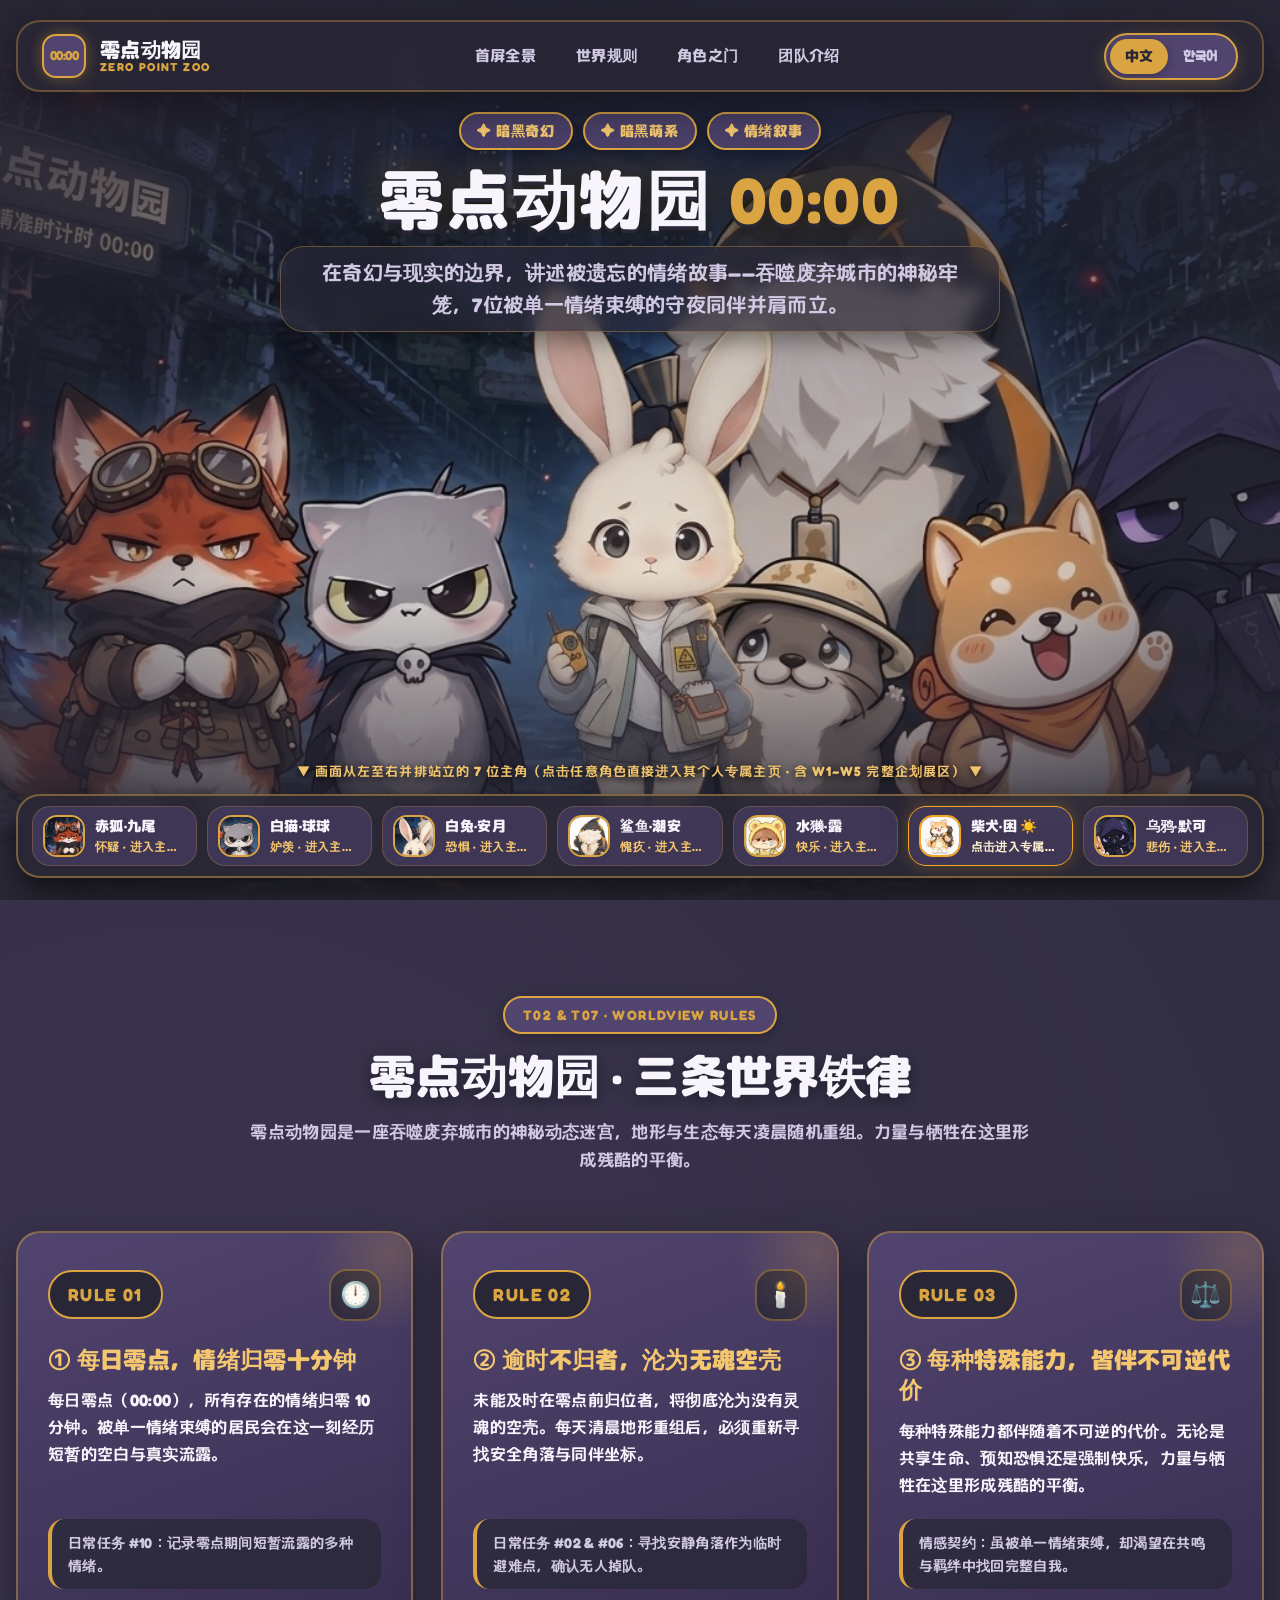
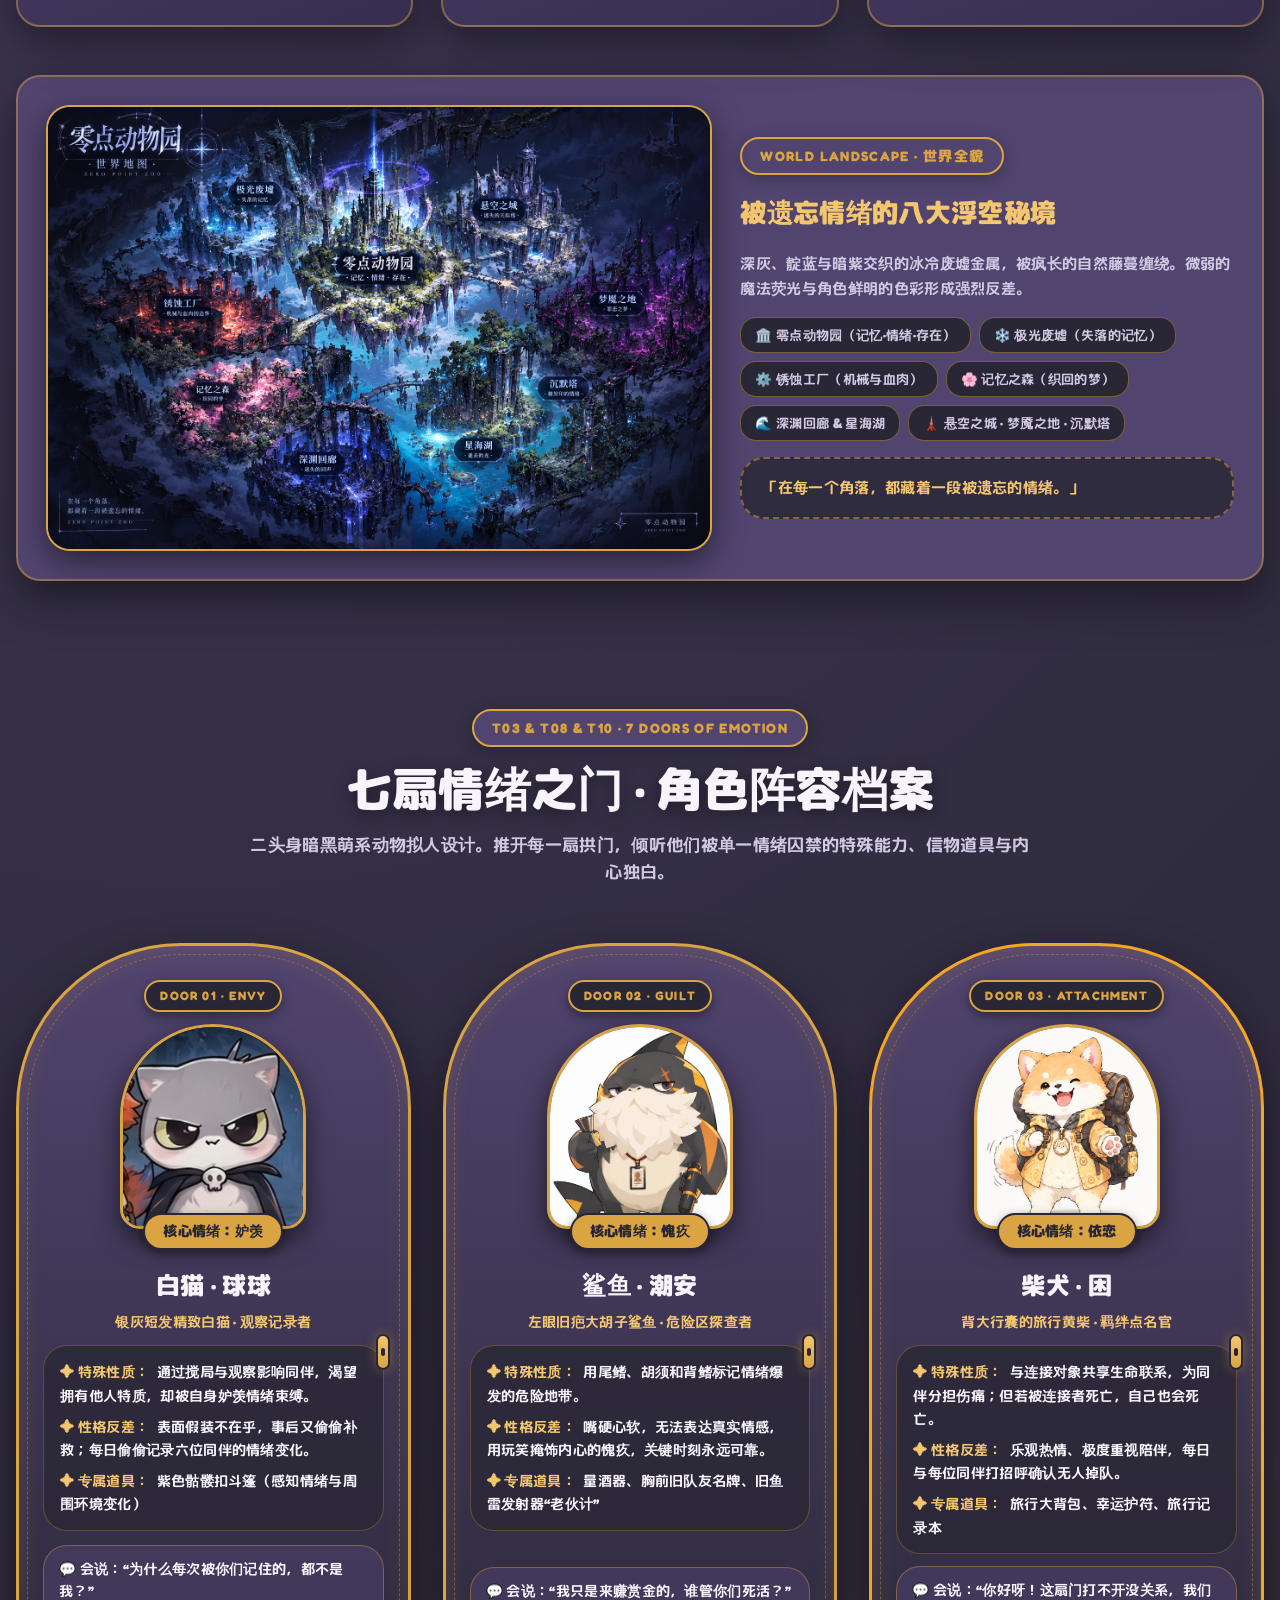
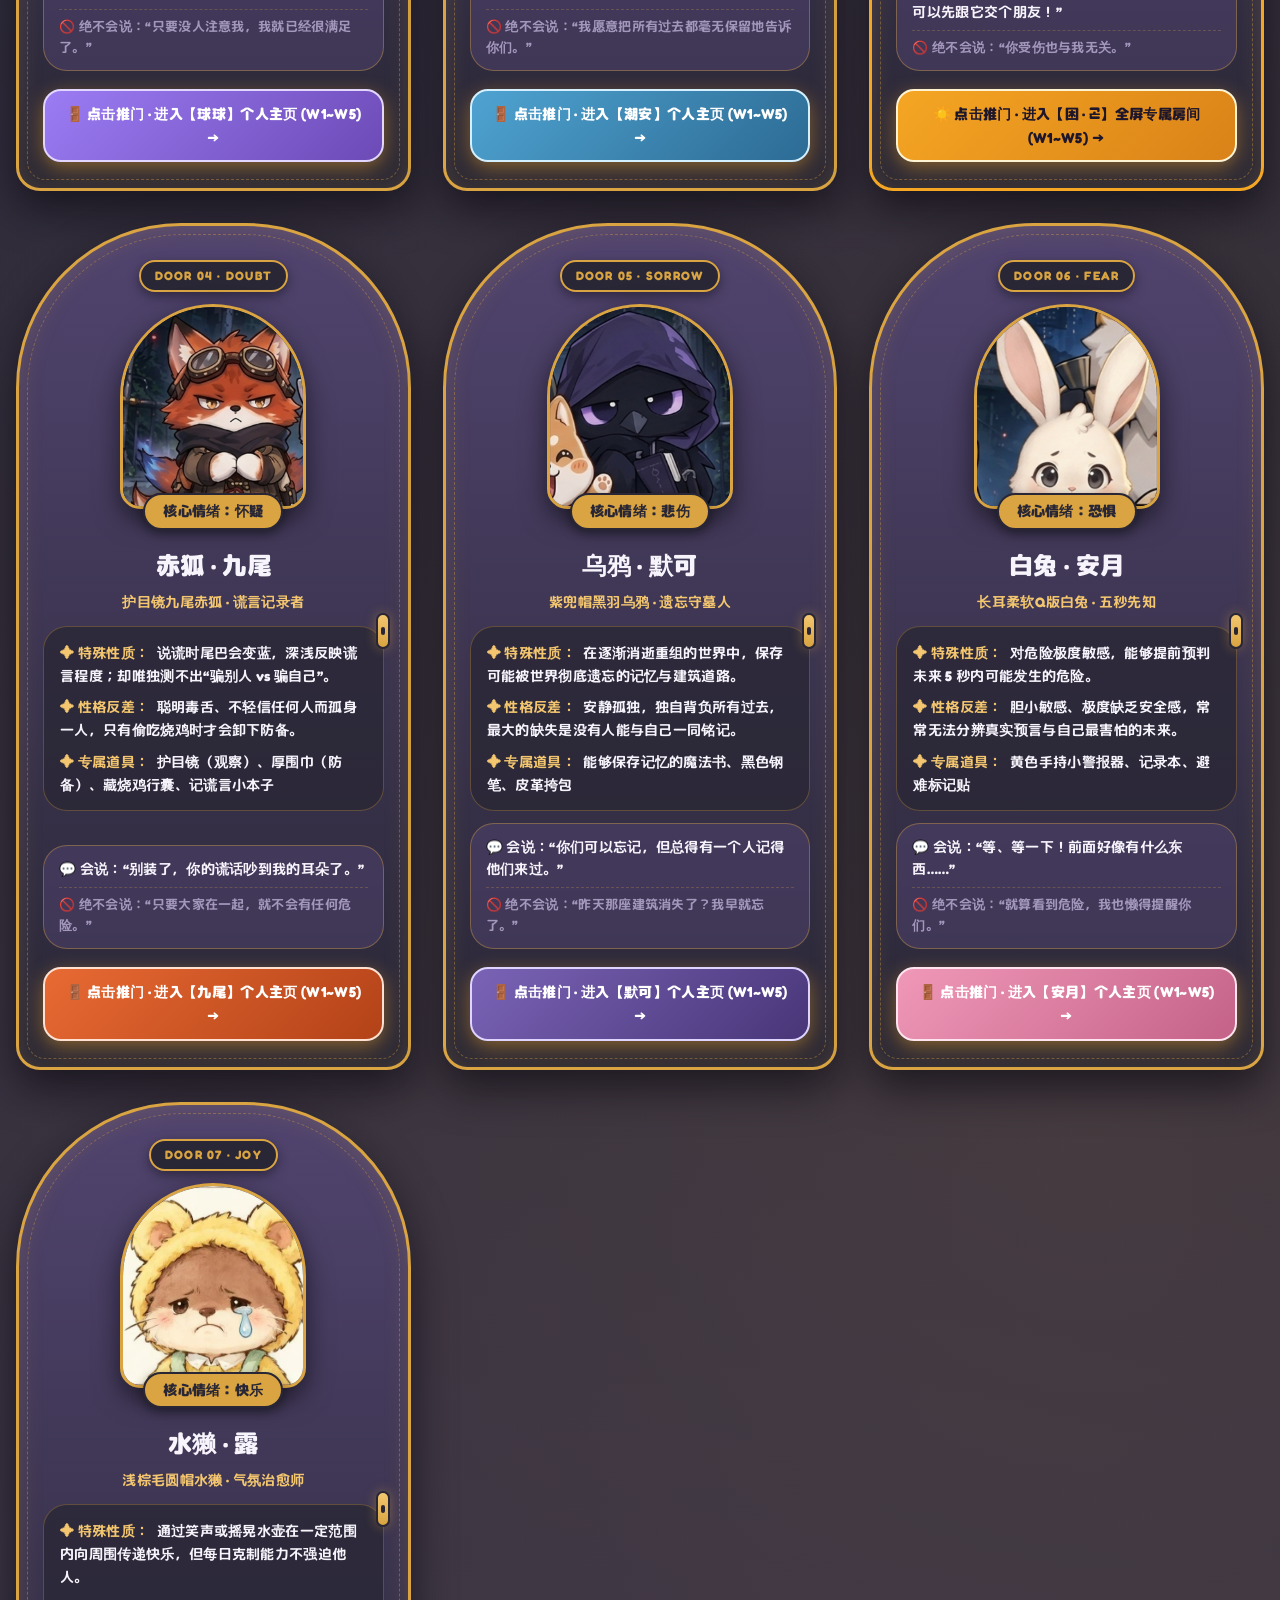
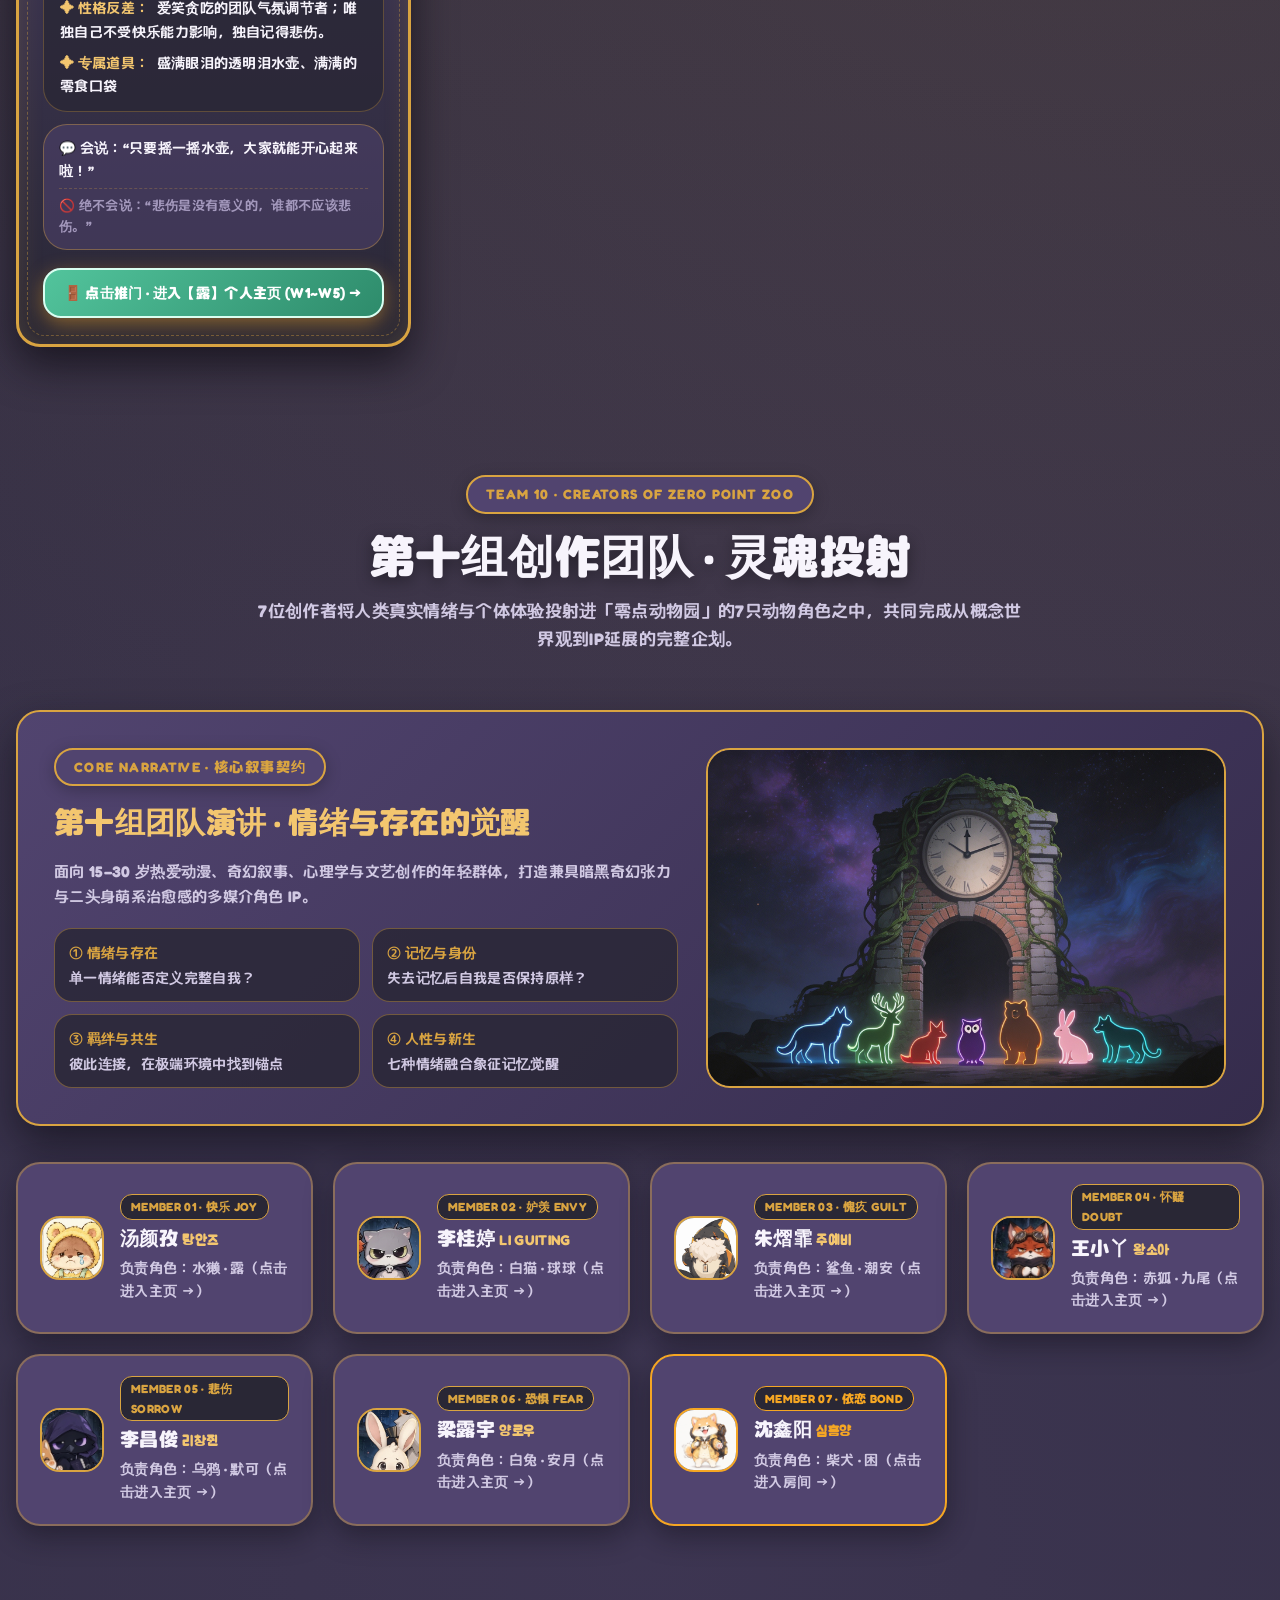
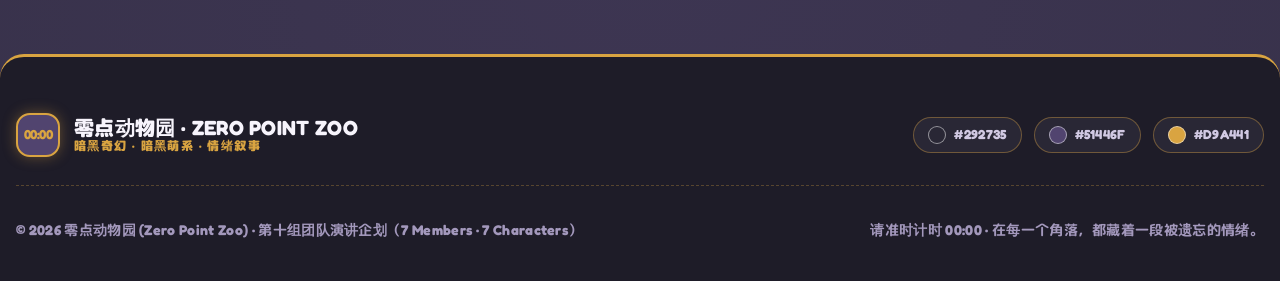
==== commit 94cebc55: "Add files via upload" ====
--- a/index.html
+++ b/index.html
@@ -1,4 +1,4 @@
-﻿<!DOCTYPE html>
+<!DOCTYPE html>
 <html lang="zh-CN" data-lang="zh">
 <head>
 <meta charset="UTF-8" />
@@ -3484,6 +3484,7 @@
 <div class="kun-room-subtitle">
 <span class="backpack-tag">🎒 <span data-zh>陪伴型旅行家</span><span data-ko>동행 여행자</span></span>
 <span class="bond-tag">💛 <span data-zh>主角身边的生命连接挚友</span><span data-ko>주인공 옆의 생명을 잇는 단짝 동반자</span></span>
+<button type="button" onclick="switchKunTab(6); document.getElementById('wplan-btn-6').scrollIntoView({behavior:'smooth', block:'nearest'});" class="backpack-tag" style="background:rgba(245,166,35,0.22); color:#F5A623; border:1.5px solid #F5A623; cursor:pointer; font-weight:900; transition:transform 0.2s;" title="点击查看手机动态壁纸与周边 / 모바일 라이브 배경화면 및 굿즈 보기">📱 <span data-zh>专属手机动态壁纸 (已上线) ➔</span><span data-ko>전용 라이브 배경화면 (수록 완료) ➔</span></button>
 </div>
 <!-- One-Word Personality Capsule Badges (#F5A623) -->
 <div class="kun-personality-Block">
@@ -3574,21 +3575,21 @@
 </div>
 </button>
 <button type="button" class="w-plan-col w5a" id="wplan-btn-10" onclick="switchKunTab(10)">
-<div class="w-plan-code"><span>W5 P</span><span>24×3</span></div>
+<div class="w-plan-code"><span>W5 P</span><span>12款</span></div>
 <div class="w-plan-zh"><span data-zh>表情包</span><span data-ko>이모티콘</span></div>
 <div class="w-plan-ko">이모티콘 · emoticons</div>
 <div class="w-plan-desc">
-<span data-zh>24种×3套及下载（预留与预览矩阵）</span>
-<span data-ko>24종 × 3세트와 다운로드</span>
+<span data-zh>★ 专属高清表情已收录 (12款及ZIP下载)</span>
+<span data-ko>★ 전용 이모티콘 12종 수록 및 다운로드</span>
 </div>
 </button>
 <button type="button" class="w-plan-col w5b" id="wplan-btn-6" onclick="switchKunTab(6)">
-<div class="w-plan-code"><span>W5 P</span><span>GOODS</span></div>
+<div class="w-plan-code"><span>W5 P</span><span>LIVE+GOODS</span></div>
 <div class="w-plan-zh"><span data-zh>周边</span><span data-ko>굿즈</span></div>
 <div class="w-plan-ko">굿즈 · goods</div>
 <div class="w-plan-desc">
-<span data-zh>壁纸、实体周边提案（公仔/护符/壁纸）</span>
-<span data-ko>배경화면, 실물 굿즈 제안</span>
+<span data-zh>★ 手机动态壁纸已上线 + 实体周边提案</span>
+<span data-ko>★ 모바일 라이브 배경화면 + 실물 굿즈 제안</span>
 </div>
 </button>
 </div>
@@ -3946,10 +3947,10 @@
 <div class="kun-expr-card">
 <span class="expr-tag"><span data-zh>基础表情 03 · 기본 3</span><span data-ko>기본 표정 03 · 基础 3</span></span>
 <div class="expr-img-wrap">
-<img src="assets/kun_expr_3.jpg" alt="好奇歪头与困惑" />
-</div>
-<h4><span data-zh>好奇歪头 · 呆萌疑惑</span><span data-ko>호기심 가득 갸우뚱</span></h4>
-<p><span data-zh>遇到打不开的门或新奇规则时，耳朵微垂歪头思考。</span><span data-ko>열리지 않는 문이나 낯선 규칙 앞에서 귀를 살짝 내리고 고민합니다.</span></p>
+<img src="assets/kun_expr_3.jpg" alt="焦急慌乱与紧张冒汗" />
+</div>
+<h4><span data-zh>焦急慌乱 · 紧张冒汗</span><span data-ko>당황하며 땀 뻘뻘</span></h4>
+<p><span data-zh>遇到突发状况或棘手难题时，耳朵微垂、头顶冒出乱麻与冷汗的焦急模样。</span><span data-ko>돌발 상황이나 어려운 문제 앞에서 귀를 내리고 진땀을 흘리며 당황하는 모습입니다.</span></p>
 </div>
 <!-- Basic 4 -->
 <div class="kun-expr-card">
@@ -3964,10 +3965,10 @@
 <div class="kun-expr-card signature">
 <span class="expr-tag gold"><span data-zh>★ 标志性表情 · 시그니처 1</span><span data-ko>★ 시그니처 표정 · 标志性 1</span></span>
 <div class="expr-img-wrap">
-<img src="assets/kun_expr_sig.jpg" alt="眨眼灿笑并挥爪邀请" />
-</div>
-<h4><span data-zh>Wink 灿笑 + 双爪扑来邀请</span><span data-ko>윙크 미소 + 앞발 내밀어 동행 초대</span></h4>
-<p><span data-zh>冒出小爱心，向前奔跑张开双爪，感染力满分的招牌同行邀请！</span><span data-ko>하트를 날리며 앞으로 달려와 앞발을 내미는 시그니처 초대 표정!</span></p>
+<img src="assets/kun_sticker_01.jpg" onerror="this.onerror=null;this.src='assets/kun_expr_sig.jpg'" alt="飞扑拥抱邀请同行" />
+</div>
+<h4><span data-zh>灿烂大笑 + 双爪飞扑邀请</span><span data-ko>환한 미소 + 두 앞발 벌려 동행 초대</span></h4>
+<p><span data-zh>冒出粉色小爱心，向前奔跑张开双爪，感染力满分的招牌同行邀请！</span><span data-ko>분홍 하트를 날리며 앞으로 달려와 두 앞발을 벌리는 시그니처 초대 표정!</span></p>
 </div>
 </div>
 </div>
@@ -4016,7 +4017,7 @@
 </div>
 <h4><span data-zh>内心 · 抱紧行囊安静倾听与守护</span><span data-ko>내면 · 배낭을 품에 안고 조용히 경청·수호</span></h4>
 <p>
-<span data-zh>取下大背包抱在身前乖巧坐下，与姿势 1 的外放形成鲜明内收对比，展现失落时的脆弱与安静守护的温柔。</span>
+<span data-zh>取下大背包紧紧抱在身前乖巧坐下，与姿势 1 的外放形成内收对比，眨眼微笑着安静倾听、温柔守护每一份旅途珍藏。</span>
 <span data-ko>배낭을 앞으로 안고 얌전히 앉아 경청하는 모습. 포즈 1의 확장과 대비되는 수축 동세로 내면의 온기와 수호를 표현합니다.</span>
 </p>
 </div>
@@ -4216,45 +4217,248 @@
 </div>
 </div>
 </div>
-<!-- ================= TAB 10: W5 P 表情包 (이모티콘 / 24种×3套及下载) ================= -->
+<!-- ================= TAB 10: W5 P 表情包 (이모티콘 / 12款专属表情及下载) ================= -->
 <div class="kun-tab-panel" id="kun-tab-10" role="tabpanel">
 <div class="kun-panel-header">
 <div>
-<span class="kun-panel-step">W5 P · 이모티콘 · EMOTICONS · 24종 × 3세트와 다운로드</span>
+<span class="kun-panel-step">W5 P · 이모티콘 · EMOTICONS · 전용 이모티콘 12종 및 다운로드</span>
 <h3>
-<span data-zh>W5 P · 表情包企划 · 24种 × 3套（共72枚）主题表情包预览与下载</span>
-<span data-ko>W5 P · 이모티콘 기획 · 24종 × 3세트 (총 72종) 테마 프리뷰 및 다운로드</span>
+<span data-zh>W5 P · 表情包 · 柴犬·困（已收录 12 款专属表情与打包下载）</span>
+<span data-ko>W5 P · 이모티콘 · 시바견 곤 (전용 이모티콘 12종 수록 및 다운로드)</span>
 </h3>
 </div>
-<button type="button" class="copy-prompt-btn" style="padding:8px 18px; font-size:0.86rem;" onclick="alert('📦 柴犬·困 (시바견 곤) 24종×3세트 이모티콘 패키지 슬롯입니다!')">
-<span data-zh>⬇ 下载表情包合集 (ZIP)</span><span data-ko>⬇ 이모티콘 3세트 다운로드 (ZIP)</span>
+<div style="display:flex; align-items:center; gap:10px; flex-wrap:wrap;">
+<a href="assets/kun_emoticons.zip" download="kun_emoticons.zip" class="copy-prompt-btn" style="padding:8px 18px; font-size:0.86rem; text-decoration:none; display:inline-flex; align-items:center; gap:6px;">
+<span data-zh>⬇ 下载 柴犬·困 表情包全集 (ZIP)</span><span data-ko>⬇ 시바견 곤 이모티콘 전체 다운로드 (ZIP)</span>
+</a>
+<span class="kun-charm-pill">😊 <span data-zh>点击任意表情可放大查看高清原图</span><span data-ko>클릭하여 고화질 원본 보기</span></span>
+</div>
+</div>
+<div class="w1-subnav" id="kun-emo-filter-bar">
+<span style="color:#F5A623; font-weight:900; font-size:0.85rem; display:flex; align-items:center; margin-right:8px;">
+<span data-zh>分类筛选：</span><span data-ko>테마 분류:</span>
+</span>
+<button type="button" class="w1-sub-btn active" onclick="filterKunEmoticons('all', this)"><span data-zh>全部表情 (12款)</span><span data-ko>전체 보기 (12종)</span></button>
+<button type="button" class="w1-sub-btn" onclick="filterKunEmoticons('daily', this)"><span data-zh>SET 01 · 阳光同行日常篇 (5款)</span><span data-ko>SET 01 · 햇살 동행 일상편 (5종)</span></button>
+<button type="button" class="w1-sub-btn" onclick="filterKunEmoticons('adventure', this)"><span data-zh>SET 02 · 探险吃货与背包篇 (4款)</span><span data-ko>SET 02 · 탐험 먹방 &amp; 배낭편 (4종)</span></button>
+<button type="button" class="w1-sub-btn" onclick="filterKunEmoticons('mood', this)"><span data-zh>SET 03 · 小情绪与反差萌篇 (3款)</span><span data-ko>SET 03 · 반전 감정 &amp; 애교편 (3종)</span></button>
+</div>
+<div class="emoticon-grid-24" id="kun-emoticon-grid" style="grid-template-columns: repeat(auto-fill, minmax(176px, 1fr)); gap:16px; margin-top:16px;">
+<div class="emoticon-cell" data-emo-cat="daily" style="cursor:pointer; padding:14px 10px;" onclick="openComicModal(this.querySelector('img').src, '一起走吧 · 飞扑拥抱')" title="点击查看 720P 高清大图 / 클릭하여 고화질 원본 보기">
+  <img src="assets/kun_sticker_01.jpg" alt="一起走吧 · 飞扑拥抱" style="width:142px; height:142px; object-fit:contain; border-radius:16px; background:#222631; padding:4px; border:2px solid #F5A623; margin-bottom:10px; image-rendering:-webkit-optimize-contrast;" />
+  <span style="font-size:0.82rem; font-weight:700;">#01 <span data-zh>一起走吧 · 飞扑拥抱</span><span data-ko>함께 가자! · 와락 포옹</span></span>
+</div>
+<div class="emoticon-cell" data-emo-cat="daily" style="cursor:pointer; padding:14px 10px;" onclick="openComicModal(this.querySelector('img').src, '元气挥爪 · 嗨你好呀')" title="点击查看 720P 高清大图 / 클릭하여 고화질 원본 보기">
+  <img src="assets/kun_sticker_02.jpg" alt="元气挥爪 · 嗨你好呀" style="width:142px; height:142px; object-fit:contain; border-radius:16px; background:#222631; padding:4px; border:2px solid #F5A623; margin-bottom:10px; image-rendering:-webkit-optimize-contrast;" />
+  <span style="font-size:0.82rem; font-weight:700;">#02 <span data-zh>元气挥爪 · 嗨你好呀</span><span data-ko>안녕! · 반가운 인사</span></span>
+</div>
+<div class="emoticon-cell" data-emo-cat="daily" style="cursor:pointer; padding:14px 10px;" onclick="openComicModal(this.querySelector('img').src, '闪亮期待 · 加油打气')" title="点击查看 720P 高清大图 / 클릭하여 고화질 원본 보기">
+  <img src="assets/kun_sticker_03.jpg" alt="闪亮期待 · 加油打气" style="width:142px; height:142px; object-fit:contain; border-radius:16px; background:#222631; padding:4px; border:2px solid #F5A623; margin-bottom:10px; image-rendering:-webkit-optimize-contrast;" />
+  <span style="font-size:0.82rem; font-weight:700;">#03 <span data-zh>闪亮期待 · 加油打气</span><span data-ko>반짝 기대 · 파이팅!</span></span>
+</div>
+<div class="emoticon-cell" data-emo-cat="mood" style="cursor:pointer; padding:14px 10px;" onclick="openComicModal(this.querySelector('img').src, '焦急冒汗 · 怎么办呀')" title="点击查看 720P 高清大图 / 클릭하여 고화질 원본 보기">
+  <img src="assets/kun_sticker_04.jpg" alt="焦急冒汗 · 怎么办呀" style="width:142px; height:142px; object-fit:contain; border-radius:16px; background:#222631; padding:4px; border:2px solid #F5A623; margin-bottom:10px; image-rendering:-webkit-optimize-contrast;" />
+  <span style="font-size:0.82rem; font-weight:700;">#04 <span data-zh>焦急冒汗 · 怎么办呀</span><span data-ko>땀 뻘뻘 · 어떡하지..</span></span>
+</div>
+<div class="emoticon-cell" data-emo-cat="mood" style="cursor:pointer; padding:14px 10px;" onclick="openComicModal(this.querySelector('img').src, '垂耳失落 · 委委屈屈')" title="点击查看 720P 高清大图 / 클릭하여 고화질 원본 보기">
+  <img src="assets/kun_sticker_05.jpg" alt="垂耳失落 · 委委屈屈" style="width:142px; height:142px; object-fit:contain; border-radius:16px; background:#222631; padding:4px; border:2px solid #F5A623; margin-bottom:10px; image-rendering:-webkit-optimize-contrast;" />
+  <span style="font-size:0.82rem; font-weight:700;">#05 <span data-zh>垂耳失落 · 委委屈屈</span><span data-ko>시무룩 · 훌쩍훌쩍..</span></span>
+</div>
+<div class="emoticon-cell" data-emo-cat="daily" style="cursor:pointer; padding:14px 10px;" onclick="openComicModal(this.querySelector('img').src, '欢呼雀跃 · 快乐出发')" title="点击查看 720P 高清大图 / 클릭하여 고화질 원본 보기">
+  <img src="assets/kun_sticker_06.jpg" alt="欢呼雀跃 · 快乐出发" style="width:142px; height:142px; object-fit:contain; border-radius:16px; background:#222631; padding:4px; border:2px solid #F5A623; margin-bottom:10px; image-rendering:-webkit-optimize-contrast;" />
+  <span style="font-size:0.82rem; font-weight:700;">#06 <span data-zh>欢呼雀跃 · 快乐出发</span><span data-ko>신난다! · 힘차게 출발</span></span>
+</div>
+<div class="emoticon-cell" data-emo-cat="daily" style="cursor:pointer; padding:14px 10px;" onclick="openComicModal(this.querySelector('img').src, '回头等你 · 快跟上哟')" title="点击查看 720P 高清大图 / 클릭하여 고화질 원본 보기">
+  <img src="assets/kun_sticker_07.jpg" alt="回头等你 · 快跟上哟" style="width:142px; height:142px; object-fit:contain; border-radius:16px; background:#222631; padding:4px; border:2px solid #F5A623; margin-bottom:10px; image-rendering:-webkit-optimize-contrast;" />
+  <span style="font-size:0.82rem; font-weight:700;">#07 <span data-zh>回头等你 · 快跟上哟</span><span data-ko>따라와~ · 뒤돌아 확인</span></span>
+</div>
+<div class="emoticon-cell" data-emo-cat="adventure" style="cursor:pointer; padding:14px 10px;" onclick="openComicModal(this.querySelector('img').src, '抱紧背包 · 乖巧守候')" title="点击查看 720P 高清大图 / 클릭하여 고화질 원본 보기">
+  <img src="assets/kun_sticker_08.jpg" alt="抱紧背包 · 乖巧守候" style="width:142px; height:142px; object-fit:contain; border-radius:16px; background:#222631; padding:4px; border:2px solid #F5A623; margin-bottom:10px; image-rendering:-webkit-optimize-contrast;" />
+  <span style="font-size:0.82rem; font-weight:700;">#08 <span data-zh>抱紧背包 · 乖巧守候</span><span data-ko>소중한 배낭 · 얌전 대기</span></span>
+</div>
+<div class="emoticon-cell" data-emo-cat="mood" style="cursor:pointer; padding:14px 10px;" onclick="openComicModal(this.querySelector('img').src, '眨眼卖萌 · 随时待命')" title="点击查看高清原图 / 클릭하여 고화질 원본 보기">
+  <img src="assets/kun_form_final.jpg" alt="眨眼卖萌 · 随时待命" style="width:142px; height:142px; object-fit:cover; border-radius:16px; background:#FFFDF7; padding:4px; border:2px solid #F5A623; margin-bottom:10px; image-rendering:-webkit-optimize-contrast;" />
+  <span style="font-size:0.82rem; font-weight:700;">#09 <span data-zh>眨眼卖萌 · 随时待命</span><span data-ko>윙크 뿜뿜 · 준비 완료!</span></span>
+</div>
+<div class="emoticon-cell" data-emo-cat="adventure" style="cursor:pointer; padding:14px 10px;" onclick="openComicModal(this.querySelector('img').src, '气喘吁吁 · 包好重呀')" title="点击查看 720P 高清大图 / 클릭하여 고화질 원본 보기">
+  <img src="assets/kun_sticker_10.jpg" onerror="this.onerror=null;this.src='assets/kun_emo_10.jpg'" alt="气喘吁吁 · 包好重呀" style="width:142px; height:142px; object-fit:cover; border-radius:16px; background:#222631; padding:4px; border:2px solid #F5A623; margin-bottom:10px; image-rendering:-webkit-optimize-contrast;" />
+  <span style="font-size:0.82rem; font-weight:700;">#10 <span data-zh>气喘吁吁 · 包好重呀</span><span data-ko>헉헉.. · 배낭 무거워!</span></span>
+</div>
+<div class="emoticon-cell" data-emo-cat="adventure" style="cursor:pointer; padding:14px 10px;" onclick="openComicModal(this.querySelector('img').src, '两眼放光 · 发现美食')" title="点击查看 720P 高清大图 / 클릭하여 고화질 원본 보기">
+  <img src="assets/kun_sticker_11.jpg" onerror="this.onerror=null;this.src='assets/kun_emo_11.jpg'" alt="两眼放光 · 发现美食" style="width:142px; height:142px; object-fit:cover; border-radius:16px; background:#222631; padding:4px; border:2px solid #F5A623; margin-bottom:10px; image-rendering:-webkit-optimize-contrast;" />
+  <span style="font-size:0.82rem; font-weight:700;">#11 <span data-zh>两眼放光 · 发现美食</span><span data-ko>눈이 번쩍 · 맛집 발견!</span></span>
+</div>
+<div class="emoticon-cell" data-emo-cat="adventure" style="cursor:pointer; padding:14px 10px;" onclick="openComicModal(this.querySelector('img').src, '吃饱躺平 · 幸福满分')" title="点击查看 720P 高清大图 / 클릭하여 고화질 원본 보기">
+  <img src="assets/kun_sticker_12.jpg" onerror="this.onerror=null;this.src='assets/kun_emo_12.jpg'" alt="吃饱躺平 · 幸福满分" style="width:142px; height:142px; object-fit:cover; border-radius:16px; background:#222631; padding:4px; border:2px solid #F5A623; margin-bottom:10px; image-rendering:-webkit-optimize-contrast;" />
+  <span style="font-size:0.82rem; font-weight:700;">#12 <span data-zh>吃饱躺平 · 幸福满分</span><span data-ko>배불러~ · 행복 만땅!</span></span>
+</div>
+</div>
+<div class="kun-note-strip" style="margin-top:16px;">
+<span data-zh>✦ <b>W5 P 表情包说明：</b>已收录柴犬·困全部 12 款单人高清表情贴图（涵盖「阳光同行日常篇 · 探险吃货与背包篇 · 小情绪与反差萌篇」三大主题），每一枚图文严格对应，支持分类筛选、点击放大预览及一键下载完整 ZIP 包。</span>
+<span data-ko>✦ <b>W5 P 이모티콘 안내:</b> 시바견 곤 전용 고화질 단독 이모티콘 12종(일상 동행 · 탐험 먹방 · 반전 감정 3가지 테마)이 수록되어 있으며, 테마별 필터링, 원본 확대 보기 및 전체 ZIP 다운로드를 지원합니다.</span>
+</div>
+</div>
+<!-- ================= TAB 6: W5 P 周边 (굿즈 / 手机动态壁纸 + 实体周边提案) ================= -->
+<div class="kun-tab-panel" id="kun-tab-6" role="tabpanel">
+<div class="kun-panel-header">
+<div>
+<span class="kun-panel-step">W5 P · 굿즈 · LIVE WALLPAPER &amp; GOODS · 모바일 라이브 배경화면 및 실물 굿즈</span>
+<h3>
+<span data-zh>W5 P · 周边企划 · 柴犬·困 手机动态壁纸 &amp; 实体周边提案</span>
+<span data-ko>W5 P · 굿즈 기획 · 시바견 곤 모바일 라이브 배경화면 &amp; 실물 굿즈 제안</span>
+</h3>
+</div>
+<div style="display:flex; align-items:center; gap:10px; flex-wrap:wrap;">
+<a href="assets/kun_live_wallpaper.mp4" download="柴犬困_手机动态壁纸.mp4" class="copy-prompt-btn" style="padding:8px 18px; font-size:0.86rem; text-decoration:none; display:inline-flex; align-items:center; gap:6px; background:linear-gradient(135deg, #F5A623 0%, #D98218 100%); color:#1E162B; font-weight:900; border-color:#FFF3D1;">
+<span data-zh>⬇ 下载高清手机动态壁纸 (MP4)</span><span data-ko>⬇ 모바일 라이브 배경화면 다운로드 (MP4)</span>
+</a>
+<span class="kun-charm-pill">📱 <span data-zh>9:16 竖屏无缝循环动态锁屏</span><span data-ko>9:16 세로형 무한 루프 잠금화면</span></span>
+</div>
+</div>
+
+<div class="kun-two-col-cards" style="align-items:stretch;">
+<!-- Left Column: 9:16 Mobile Live Lock-Screen Wallpaper Interactive Preview -->
+<div class="kun-info-card" style="border:2px solid #F5A623; background:linear-gradient(170deg, rgba(48,36,68,0.92) 0%, rgba(24,18,34,0.96) 100%); display:flex; flex-direction:column; justify-content:space-between;">
+<div>
+<div class="kun-card-title" style="justify-content:space-between; flex-wrap:wrap;">
+<div style="display:flex; align-items:center; gap:12px;">
+<span class="card-icon">📱</span>
+<div>
+<h4><span data-zh>手机动态壁纸 · 《贴贴屏幕！粉嫩肉垫问候篇》</span><span data-ko>모바일 라이브 배경화면 · 《화면 콕! 분홍 젤리 발바닥 인사》</span></h4>
+<small><span data-zh>9:16 竖屏高清实机锁屏效果预览 · 自动循环播放</span><span data-ko>9:16 세로형 스마트폰 잠금화면 실시간 프리뷰 · 자동 무한 재생</span></small>
+</div>
+</div>
+<button type="button" id="kun-wp-ui-btn" onclick="toggleKunWallpaperUI()" class="copy-prompt-btn" style="padding:5px 12px; font-size:0.76rem; cursor:pointer;">
+<span data-zh>🕒 显示/隐藏锁屏时钟预览</span><span data-ko>🕒 잠금화면 시계 표시/숨김</span>
 </button>
 </div>
-<div class="w1-subnav">
-<span style="color:#F5A623; font-weight:900; font-size:0.85rem; display:flex; align-items:center; margin-right:8px;">
-<span data-zh>选择表情包套组 (3套)：</span><span data-ko>이모티콘 세트 선택 (3세트):</span>
+
+<!-- Realistic Mobile Phone Lock-Screen Frame (Pure Continuous Looping Dynamic Wallpaper) -->
+<div style="display:flex; justify-content:center; margin:18px 0 16px;">
+<div onclick="ensureKunWallpaperPlaying()" style="position:relative; width:100%; max-width:292px; aspect-ratio:9/16; border-radius:38px; border:4px solid #F5A623; background:radial-gradient(circle at center, #2A203D 0%, #120E1A 100%); box-shadow:0 22px 48px rgba(0,0,0,0.72), 0 0 32px rgba(245,166,35,0.28); overflow:hidden;">
+<!-- Subtle LIVE Looping Indicator Pill (auto-fades or stays tiny in corner) -->
+<div style="position:absolute; top:12px; right:14px; z-index:4; pointer-events:none; padding:2px 8px; border-radius:999px; background:rgba(20,15,30,0.52); backdrop-filter:blur(4px); border:1px solid rgba(245,166,35,0.55); font-size:0.65rem; font-weight:900; color:#FFF3D1; display:inline-flex; align-items:center; gap:4px;">
+<span style="width:6px; height:6px; border-radius:50%; background:#35D07F; box-shadow:0 0 6px #35D07F; display:inline-block;"></span>LIVE
+</div>
+
+<!-- Always-On Seamless Looping Dynamic Wallpaper Video (No misleading static poster!) -->
+<video id="kun-live-wp-video" src="assets/kun_live_wallpaper.mp4?v=live2026" autoplay muted loop playsinline webkit-playsinline preload="auto" disablePictureInPicture controlslist="nodownload nofullscreen noremoteplayback" style="width:100%; height:100%; object-fit:cover; display:block; pointer-events:none;">
+<source src="assets/kun_live_wallpaper.mp4?v=live2026" type="video/mp4">
+</video>
+
+<!-- Optional Mobile Lock-Screen Clock & Controls Overlay (Default hidden so pure wallpaper shines unobstructed!) -->
+<div id="kun-wp-lock-overlay" style="opacity:0; position:absolute; inset:0; pointer-events:none; z-index:3; display:flex; flex-direction:column; justify-content:space-between; padding:34px 18px 12px; background:linear-gradient(180deg, rgba(16,12,24,0.32) 0%, transparent 24%, transparent 78%, rgba(16,12,24,0.44) 100%); transition:opacity 0.28s ease;">
+<div style="text-align:center;">
+<div style="font-size:0.72rem; font-weight:800; letter-spacing:0.08em; color:#FFFDF7; text-shadow:0 2px 8px rgba(0,0,0,0.75); opacity:0.95;">
+🔒 <span data-zh>ZERO POINT ZOO · 阳光营地</span><span data-ko>ZERO POINT ZOO · 햇살 캠프</span>
+</div>
+<div style="font-size:2.7rem; font-weight:900; line-height:1.05; letter-spacing:2px; color:#FFFDF7; text-shadow:0 4px 16px rgba(0,0,0,0.72); font-family:var(--font-rounded);">00:00</div>
+<div style="display:inline-block; margin-top:4px; padding:2px 10px; border-radius:999px; background:rgba(30,22,43,0.58); backdrop-filter:blur(6px); border:1px solid rgba(245,166,35,0.55); font-size:0.7rem; font-weight:800; color:#FFF3D1;">
+<span data-zh>☀️ 今天也，一起走吧！</span><span data-ko>☀️ 오늘도, 함께 가자!</span>
+</div>
+</div>
+
+<div>
+<div style="display:flex; justify-content:space-between; align-items:center; padding:0 4px; margin-bottom:10px;">
+<span style="width:36px; height:36px; border-radius:50%; background:rgba(20,15,30,0.58); backdrop-filter:blur(6px); border:1px solid rgba(255,255,255,0.22); display:inline-flex; align-items:center; justify-content:center; font-size:0.92rem;">🔦</span>
+<span style="font-size:0.68rem; font-weight:700; color:#FFFDF7; text-shadow:0 2px 6px rgba(0,0,0,0.85);">
+<span data-zh>轻触屏幕收获肉垫贴贴</span><span data-ko>화면을 깨우면 곤이 인사해요</span>
 </span>
-<button type="button" class="w1-sub-btn active"><span data-zh>SET 01 · 阳光同行日常篇 (24种)</span><span data-ko>SET 01 · 햇살 동행 일상편 (24종)</span></button>
-<button type="button" class="w1-sub-btn"><span data-zh>SET 02 · 探险吃货与背包篇 (24种)</span><span data-ko>SET 02 · 탐험 먹방 &amp; 배낭편 (24종)</span></button>
-<button type="button" class="w1-sub-btn"><span data-zh>SET 03 · 零点守夜反差撒娇篇 (24种)</span><span data-ko>SET 03 · 자정 반전 애교편 (24종)</span></button>
-</div>
-<div class="emoticon-grid-24">
-<div class="emoticon-cell"><img src="assets/kun_expr_sig.jpg" alt="01" /><span>#01 一起走吧! / 함께 가자!</span></div>
-<div class="emoticon-cell"><img src="assets/kun_expr_1.jpg" alt="02" /><span>#02 元气挥爪 / 안녕!</span></div>
-<div class="emoticon-cell"><img src="assets/kun_expr_2.jpg" alt="03" /><span>#03 星星眼期待 / 기대돼!</span></div>
-<div class="emoticon-cell"><img src="assets/kun_expr_3.jpg" alt="04" /><span>#04 好奇歪头 / 갸우뚱?</span></div>
-<div class="emoticon-cell"><img src="assets/kun_expr_4.jpg" alt="05" /><span>#05 垂耳失落 / 시무룩..</span></div>
-<div class="emoticon-cell"><img src="assets/kun_pose_1.jpg" alt="06" /><span>#06 跃起出发 / 출발!</span></div>
-<div class="emoticon-cell"><img src="assets/kun_pose_2.jpg" alt="07" /><span>#07 回头等你 / 따라와~</span></div>
-<div class="emoticon-cell"><img src="assets/kun_pose_3.jpg" alt="08" /><span>#08 抱包委屈 / 외로워..</span></div>
-<div class="emoticon-cell"><img src="assets/kun_form_final.jpg" alt="09" /><span>#09 伸爪击掌 / 하이파이브!</span></div>
-<div class="emoticon-cell"><img src="assets/kun_new_comic_1.jpg" alt="10" /><span>#10 腰好酸… / 허리 아파..</span></div>
-<div class="emoticon-cell"><img src="assets/kun_new_comic_2.jpg" alt="11" /><span>#11 零食不能忘 / 간식 최고!</span></div>
-<div class="emoticon-cell"><img src="assets/kun_new_comic_3.jpg" alt="12" /><span>#12 吃饱躺平 / 배불러 행복해</span></div>
-</div>
-<div class="kun-note-strip" style="margin-top:16px;">
-<span data-zh>✦ <b>W5 P 表情包预留矩阵说明：</b>上方展示前 12 枚核心动态/静态表情切片，完整「24种 × 3套（阳光同行篇 / 探险吃货篇 / 反差守护篇）」共 72 枚表情贴图与 PNG 透明包已预留标准网格与一键打包下载接口。</span>
-<span data-ko>✦ <b>W5 P 이모티콘 슬롯 안내:</b> 핵심 표정 12종 프리뷰 및 24종 × 3세트(총 72종) 전체 이모티콘 팩 다운로드 슬롯이 완비되어 있습니다.</span>
+<span style="width:36px; height:36px; border-radius:50%; background:rgba(20,15,30,0.58); backdrop-filter:blur(6px); border:1px solid rgba(255,255,255,0.22); display:inline-flex; align-items:center; justify-content:center; font-size:0.92rem;">📷</span>
+</div>
+<div style="width:104px; height:4px; border-radius:999px; background:rgba(255,255,255,0.9); margin:0 auto; box-shadow:0 1px 4px rgba(0,0,0,0.5);"></div>
+</div>
+</div>
+</div>
+</div>
+
+<p style="font-size:0.88rem; color:var(--text-Soft); line-height:1.65; margin-bottom:14px;">
+<span data-zh><b>画面亮点：</b>困透过贴满爱心❤️、星星⭐与小花🌸贴纸的圆形舷窗玻璃，眨着弯弯笑眼将软乎乎的脸蛋与粉嫩肉垫前爪紧紧贴在手机屏幕上——每次点亮手机锁屏，都能收到困困隔着屏幕的治愈贴贴与同行问候！</span>
+<span data-ko><b>디자인 포인트:</b> 하트·별·꽃 스티커가 붙은 둥근 유리창 너머로 곤이 윙크하며 통통한 볼과 분홍 젤리 발바닥을 스마트폰 화면에 ‘콕!’ 맞대고 반갑게 인사하는 힐링 라이브 잠금화면입니다.</span>
+</p>
+</div>
+
+<a href="assets/kun_live_wallpaper.mp4" download="柴犬困_手机动态壁纸.mp4" class="kun-enter-room-btn" style="text-align:center; text-decoration:none; display:flex; align-items:center; justify-content:center; gap:8px; padding:12px 18px; font-size:0.94rem; font-weight:900;">
+<span data-zh>⬇ 一键保存手机动态壁纸原片 (MP4 · 9:16)</span>
+<span data-ko>⬇ 모바일 라이브 배경화면 원본 저장 (MP4 · 9:16)</span>
+</a>
+</div>
+
+<!-- Right Column: Physical Merchandise Proposals + Wallpaper Setup Tips -->
+<div class="kun-info-card" style="display:flex; flex-direction:column; justify-content:space-between; gap:16px;">
+<div>
+<div class="kun-card-title">
+<span class="card-icon">🎁</span>
+<div>
+<h4><span data-zh>实体周边企划提案（公仔 / 护符 / 贴屏挂件）</span><span data-ko>실물 굿즈 디자인 제안 (인형 / 부적 / 키링)</span></h4>
+<small><span data-zh>围绕「陪伴旅行 · 粉嫩肉垫 · 幸运护符」三大角色符号延展</span><span data-ko>동행 여행 · 분홍 젤리 발바닥 · 행운 부적 핵심 모티브 확장</span></small>
+</div>
+</div>
+
+<div style="display:flex; flex-direction:column; gap:12px;">
+<!-- Goods Item 01 -->
+<div style="display:flex; gap:14px; align-items:center; background:rgba(30,22,43,0.72); border:1.5px solid rgba(245,166,35,0.38); border-radius:16px; padding:12px 14px;">
+<img src="assets/kun_form_final.jpg" alt="柴犬困毛绒公仔提案" onclick="openComicModal(this.src, 'GOODS 01 · 20cm 柴犬困毛绒公仔（含可拆卸大背包）')" style="width:72px; height:72px; object-fit:cover; border-radius:14px; background:#FFFDF7; border:2px solid #F5A623; flex-shrink:0; cursor:pointer;" />
+<div>
+<div style="display:flex; align-items:center; gap:8px; flex-wrap:wrap; margin-bottom:4px;">
+<span style="background:#F5A623; color:#1E162B; font-size:0.7rem; font-weight:900; padding:2px 8px; border-radius:8px;">GOODS 01</span>
+<strong style="color:#FFF3D1; font-size:0.95rem;"><span data-zh>20cm 柴犬困棉花公仔（含可拆卸探险背包）</span><span data-ko>20cm 시바견 곤 봉제 인형 (탈부착 여행 배낭)</span></strong>
+</div>
+<p style="font-size:0.83rem; color:var(--text-Soft); line-height:1.5; margin:0;">
+<span data-zh>还原暖黄连帽风衣与胸前小柴犬金属铭牌，背后大容量立体双肩包支持磁吸拆卸，可收纳耳机与零钱。</span>
+<span data-ko>노란 후드 바람막이와 시바 메달을 정교하게 재현했으며, 등 뒤의 입체 배낭은 탈부착 수납 파우치로 활용 가능합니다.</span>
+</p>
+</div>
+</div>
+
+<!-- Goods Item 02 -->
+<div style="display:flex; gap:14px; align-items:center; background:rgba(30,22,43,0.72); border:1.5px solid rgba(224,90,71,0.48); border-radius:16px; padding:12px 14px;">
+<img src="assets/kun_sticker_08.jpg" alt="阳光满途幸运御守护符" onclick="openComicModal(this.src, 'GOODS 02 · 「阳光满途」织锦刺绣平安御守护符')" style="width:72px; height:72px; object-fit:contain; border-radius:14px; background:#222631; border:2px solid #E05A47; flex-shrink:0; cursor:pointer;" />
+<div>
+<div style="display:flex; align-items:center; gap:8px; flex-wrap:wrap; margin-bottom:4px;">
+<span style="background:#E05A47; color:#FFF; font-size:0.7rem; font-weight:900; padding:2px 8px; border-radius:8px;">GOODS 02</span>
+<strong style="color:#FFF3D1; font-size:0.95rem;"><span data-zh>「阳光满途」织锦刺绣幸运御守护符</span><span data-ko>‘햇살 가득’ 자수 행운 부적 키링</span></strong>
+</div>
+<p style="font-size:0.83rem; color:var(--text-Soft); line-height:1.5; margin:0;">
+<span data-zh>复刻困背包侧边悬挂的红色平安护符，正面烫金刺绣柴犬笑脸与肉垫印记，内置随机每日鼓励吉签卡。</span>
+<span data-ko>곤의 배낭에 달린 붉은 행운 부적을 실물화하여 금박 시바 자수와 랜덤 응원 운세 카드를 담았습니다.</span>
+</p>
+</div>
+</div>
+
+<!-- Goods Item 03 -->
+<div style="display:flex; gap:14px; align-items:center; background:rgba(30,22,43,0.72); border:1.5px solid rgba(245,166,35,0.38); border-radius:16px; padding:12px 14px;">
+<img src="assets/kun_sticker_01.jpg" alt="贴屏粉嫩肉垫捏捏乐与透卡立牌" onclick="openComicModal(this.src, 'GOODS 03 · 贴屏粉嫩肉垫硅胶挂件 & 舷窗透卡亚克力立牌')" style="width:72px; height:72px; object-fit:contain; border-radius:14px; background:#222631; border:2px solid #F5A623; flex-shrink:0; cursor:pointer;" />
+<div>
+<div style="display:flex; align-items:center; gap:8px; flex-wrap:wrap; margin-bottom:4px;">
+<span style="background:#F5A623; color:#1E162B; font-size:0.7rem; font-weight:900; padding:2px 8px; border-radius:8px;">GOODS 03</span>
+<strong style="color:#FFF3D1; font-size:0.95rem;"><span data-zh>贴屏肉垫慢回弹挂件 &amp; 舷窗亚克力透卡</span><span data-ko>분홍 발바닥 말랑 키링 &amp; 투명 포토카드 스탠드</span></strong>
+</div>
+<p style="font-size:0.83rem; color:var(--text-Soft); line-height:1.5; margin:0;">
+<span data-zh>提取动态壁纸同款「贴屏粉嫩肉垫 + 圆形舷窗贴纸」视觉制作高透打卡框与Q弹硅胶捏捏乐钥匙扣。</span>
+<span data-ko>라이브 배경화면 속 ‘유리창 콕 발바닥’ 장면을 그대로 살린 투명 아크릴 포토프레임과 말랑 젤리 키링입니다.</span>
+</p>
+</div>
+</div>
+</div>
+</div>
+
+<!-- Mobile Wallpaper Setup Guide Box -->
+<div style="background:rgba(245,166,35,0.1); border:1.5px dashed rgba(245,166,35,0.55); border-radius:16px; padding:14px 16px;">
+<div style="font-size:0.84rem; font-weight:900; color:#F5A623; margin-bottom:6px;">
+📲 <span data-zh>手机动态锁屏壁纸设置指南</span><span data-ko>모바일 라이브 배경화면 설정 가이드</span>
+</div>
+<div style="font-size:0.8rem; color:var(--text-Soft); line-height:1.6;">
+<div>• <b>Android：</b><span data-zh>下载 MP4 至手机相册 → 打开视频点击右上角「设为壁纸 / 动态锁屏」即可生效。</span><span data-ko>MP4 저장 후 갤러리 메뉴에서 ‘배경화면으로 설정 → 잠금화면’을 선택하세요.</span></div>
+<div style="margin-top:3px;">• <b>iPhone (iOS)：</b><span data-zh>保存 MP4 后使用 intoLive 等工具转为「实况照片 (Live Photo)」，在锁屏壁纸中选用即可按压动态播放。</span><span data-ko>intoLive 앱 등으로 Live Photo 변환 후 잠금화면으로 지정하면 터치 시 움직입니다.</span></div>
+</div>
+</div>
+</div>
+</div>
+
+<div class="kun-note-strip" style="margin-top:18px;">
+<span data-zh>✦ <b>W5 P 周边企划说明：</b>已正式上线柴犬·困专属 9:16 竖屏高清手机动态壁纸（支持锁屏时钟实机预览与 MP4 原片下载），并配套规划公仔、刺绣护符与贴屏肉垫挂件三大核心实体周边。</span>
+<span data-ko>✦ <b>W5 P 굿즈 기획 안내:</b> 시바견 곤 전용 9:16 모바일 라이브 배경화면(잠금화면 시계 프리뷰 및 MP4 원본 다운로드 지원)과 봉제 인형·행운 부적·발바닥 키링 실물 굿즈 제안이 수록되어 있습니다.</span>
 </div>
 </div>
 </div>
@@ -4370,7 +4574,7 @@
 <div class="w-plan-code"><span>W5 P</span><span>06</span></div>
 <div class="w-plan-zh"><span data-zh>周边</span><span data-ko>굿즈</span></div>
 <div class="w-plan-ko">굿즈 · goods</div>
-<div class="w-plan-desc"><span data-zh>壁纸、实体周边提案</span><span data-ko>배경화면, 실물 굿즈 제안</span></div>
+<div class="w-plan-desc" id="m-w6-btn-desc"><span data-zh>壁纸、实体周边提案</span><span data-ko>배경화면, 실물 굿즈 제안</span></div>
 </button>
 </div>
 <!-- Member W1 P Panel: 角色介绍 (캐릭터 소개 / about) -->
@@ -4498,10 +4702,11 @@
 <div class="kun-panel-header">
 <div>
 <span class="kun-panel-step">W5 P · 굿즈 · GOODS · 배경화면, 실물 굿즈 제안</span>
-<h3><span data-zh>W5 P · 周边预留位（壁纸、实体周边提案）</span><span data-ko>W5 P · 굿즈 전용 슬롯 (배경화면, 실물 굿즈 제안)</span></h3>
-</div>
-<span class="kun-charm-pill">🎁 <span data-zh>高清壁纸 + 实体周边企划展位</span><span data-ko>배경화면 + 실물 굿즈 제안 슬롯</span></span>
-</div>
+<h3 id="m-w6-heading"><span data-zh>W5 P · 周边预留位（壁纸、实体周边提案）</span><span data-ko>W5 P · 굿즈 전용 슬롯 (배경화면, 실물 굿즈 제안)</span></h3>
+</div>
+<span class="kun-charm-pill" id="m-w6-badge">🎁 <span data-zh>高清壁纸 + 实体周边企划展位</span><span data-ko>배경화면 + 실물 굿즈 제안 슬롯</span></span>
+</div>
+<div id="m-goods-container">
 <div class="kun-two-col-cards">
 <div class="kun-info-card" style="text-align:center; padding:36px 24px; border-style:dashed;">
 <div style="font-size:2.5rem; margin-bottom:10px;">🖼️</div>
@@ -4512,6 +4717,7 @@
 <div style="font-size:2.5rem; margin-bottom:10px;">🧸</div>
 <h4 style="color:#F5A623; margin-bottom:8px;"><span data-zh>实体周边提案预留位 (실물 굿즈 제안)</span><span data-ko>실물 굿즈 디자인 제안 슬롯</span></h4>
 <p style="color:var(--text-Soft); font-size:0.88rem;"><span data-zh>预留毛绒玩偶、亚克力立牌、徽章挂件等角色专属实体周边企划图位。</span><span data-ko>봉제 인형, 아크릴 스탠드, 키링 등 실물 굿즈 목업이 배치될 영역입니다.</span></p>
+</div>
 </div>
 </div>
 </div>
@@ -4563,12 +4769,12 @@
 <script>
 const MEMBERS_DATA = {
 cat: {
-avatar: 'assets/char_cat.jpg',
+avatar: 'assets/cat_standee.jpg',
 creatorZh: '👤 创作者：李桂婷 LI GUITING · MEMBER 02 个人角色主页',
 creatorKo: '👤 창작자: 이계정 LI GUITING · MEMBER 02 개인 캐릭터 페이지',
 titleZh: '白猫 · 球球 (흰 고양이 · 치우치우)',
 titleKo: '흰 고양이 · 치우치우 (白猫 · 球球)',
-roleZh: '银灰短发精致白猫 · 观察记录者 · 核心情绪：妒羡 (질투·선망)',
+roleZh: '银渐层精致白猫 · 观察记录者 · 核心情绪：妒羡 (질투·선망)',
 roleKo: '은회색 단발의 섬세한 고양이 · 관찰 기록자 · 핵심 감정: 질투·선망',
 sayZh: '「“为什么每次被你们记住的，都不是我？”」',
 sayKo: '「“왜 매번 여러분이 기억해 주시는 건 제가 아닌가요?”」',
@@ -4576,8 +4782,90 @@
 neverKo: '🚫 하지 않는 말: “아무도 저를 신경 쓰지 않기만 해도 충분히 만족합니다.”',
 propsZh: '紫色骷髅扣斗篷（感知情绪与周围环境变化）、同伴情绪观察笔记',
 propsKo: '보라색 해골 버클 망토(감정 및 환경 변화 감지), 동료 감정 관찰 노트',
-storyZh: '<p><b>【角色故事 · 캐릭터 스토리】</b>球球是一只渴望被注视与铭记的精致白猫。在每日零点重置的迷宫里，她被「妒羡」束缚，总是羡慕同伴们鲜明的能力，表面上假装高冷不在乎、偶尔故意搅局，实则每天都在笔记本上偷偷记录六位伙伴的情绪变化，并在背后默默补救。</p><p style="margin-top:8px;"><b>【专属头衔 · 직함】</b>零点动物园 · 首席情绪观察记录官 / 제로 포인트 동물원 · 수석 감정 관찰 기록관</p>',
-recipeZh: '<p><b>【角色素材表 · 재료표】</b>45% 渴望被记住的傲娇真心 + 30% 感知情绪波动的紫色骷髅扣斗篷 + 15% 偷偷写满同伴名字的观察日记 + 10% 嘴硬心软的事后补救。</p><p style="margin-top:8px;"><b>【角色关系 · 관계도】</b>羡慕水獭·露的感染力，常被柴犬·困直球夸奖斗篷好看而害羞脸红。</p>'
+storyZh: '<p><b>【角色故事 · 캐릭터 스토리】</b>球球是一只渴望被注视与铭记的精致银渐层白猫。在每日零点重置的迷宫里，她被「妒羡」束缚，总是羡慕同伴们鲜明的能力，表面上假装高冷不在乎、偶尔故意搅局，实则每天都在笔记本上偷偷记录六位伙伴的情绪变化，并在背后默默补救。</p><p style="margin-top:8px;"><b>【专属头衔 · 직함】</b>零点动物园 · 首席情绪观察记录官 / 제로 포인트 동물원 · 수석 감정 관찰 기록관</p>',
+recipeZh: '<p><b>【角色素材表 · 재료표】</b>45% 渴望被记住的傲娇真心 + 30% 感知情绪波动的紫色骷髅扣斗篷 + 15% 偷偷写满同伴名字的观察日记 + 10% 嘴硬心软的事后补救。</p><p style="margin-top:8px;"><b>【角色关系 · 관계도】</b>羡慕水獭·露的感染力，常被柴犬·困直球夸奖斗篷好看而害羞脸红。</p>',
+comics: [
+  {
+    epZh: '★ EPISODE 01 · 情绪感知篇',
+    epKo: '★ EPISODE 01 · 감정 감지 편',
+    titleZh: '《你不必把情绪藏起来的》',
+    titleKo: '《감정을 숨기지 않아도 괜찮아》',
+    img: 'assets/cat_comic_1.png',
+    alt: '四格漫画：你不必把情绪藏起来的',
+    storyZh: '<b>剧情亮点：</b>赤狐九尾故作元气地笑着说“我今天心情超好！”，却没逃过白猫球球敏锐的情绪感知——她一眼看穿了九尾笑容背后沉重悲伤的伪装，轻轻走到九尾身边安慰道：“你在勉强自己笑，你其实很难过……你不必把情绪藏起来的。”傲娇外表下藏着最细腻温柔的共情力。',
+    storyKo: '<b>스토리 포인트:</b> 구미호가 애써 밝은 척 “오늘 정말 기분 좋아!”라고 웃어 보이지만, 치우치우는 그의 무겁고 슬픈 속마음을 단번에 알아챕니다. 조용히 다가가 “억지로 웃고 있잖아. 감정을 숨기지 않아도 괜찮아.”라며 따뜻하게 위로해 줍니다.',
+    dialogues: [
+      { cut: '1컷', zh: '九尾：我今天心情超好！（球球感知：他的情绪是沉重悲伤。）', ko: '구미호: 오늘 정말 기분 좋아! (그의 감정은 무겁고 슬퍼.)' },
+      { cut: '2컷', zh: '球球：我感受到他的情绪是沉重悲伤的……', ko: '치우치우: 그의 감정은 무겁고 슬퍼…' },
+      { cut: '3컷', zh: '球球：你在勉强自己笑，你其实很难过。', ko: '큐큐: 억지로 웃고 있잖아. 슬퍼하고 있어.' },
+      { cut: '4컷', zh: '球球：你不必把情绪藏起来的。', ko: '큐큐: 감정을 숨기지 않아도 괜찮아.' }
+    ]
+  },
+  {
+    epZh: '★ EPISODE 02 · 妒羡心事篇',
+    epKo: '★ EPISODE 02 · 질투와 시선 편',
+    titleZh: '《我才不想和你玩…？》',
+    titleKo: '《너랑 놀고 싶지 않아…?》',
+    img: 'assets/cat_comic_2.jpg',
+    alt: '四格漫画：我才不想和你玩…？',
+    storyZh: '<b>剧情亮点：</b>九尾兴高采烈地邀请球球“一起玩吧！”，嘴硬傲娇的球球却冷冰冰地拒绝“不要，我才不想和你玩”。没过多久，软萌的白兔安月跑来邀请失落的九尾一起玩耍。躲在树后的球球默默看着他们有说有笑的身影，眼底藏不住既羡慕又别扭的小小妒羡。',
+    storyKo: '<b>스토리 포인트:</b> 구미호가 “큐큐야! 같이 놀자!”라고 다가오자 츤데레 치우치우는 “싫어. 너랑 놀고 싶지 않아.”라며 차갑게 거절합니다. 잠시 후 토끼 안월이 구미호와 함께 어울리는 모습을 보며 나무 뒤에 숨어 부러움과 질투 어린 시선으로 바라봅니다.',
+    dialogues: [
+      { cut: '1컷', zh: '九尾：球球呀！一起玩吧！ / 球球：不要，我才不想和你玩。', ko: '여우: 큐큐야! 같이 놀자! / 큐큐: 싫어. 너랑 놀고 싶지 않아.' },
+      { cut: '2컷', zh: '（被拒绝后低头失落走开的九尾……）', ko: '(거절당하고 시무룩해진 여우…)' },
+      { cut: '3컷', zh: '安月：九尾呀，不想和我一起玩吗？', ko: '토끼: 여우야, 나랑 놀고 싶지 않아?' },
+      { cut: '4컷', zh: '安月：九尾呀！一起玩吧！（球球躲在树后默默看着……）', ko: '토끼: 여우야! 같이 놀자! (나무 뒤에서 몰래 지켜보는 큐큐…)' }
+    ]
+  }
+],
+animation: {
+  src: 'assets/cat-short01.mov',
+  titleZh: '《白猫·球球 · 专属动画短片 #01（树荫下的妒羡与加入）》',
+  titleKo: '《흰 고양이 · 치우치우 전용 애니메이션 #01》',
+  aspectRatio: '16/9',
+  isLandscape: true,
+  mimeType: ''
+},
+animation2: {
+  src: 'assets/cat-short02.mov',
+  titleZh: '《白猫·球球 · 专属动画短片 #02（木地板可爱手势舞）》',
+  titleKo: '《흰 고양이 · 치우치우 전용 애니메이션 #02》',
+  aspectRatio: '16/9',
+  isLandscape: true,
+  mimeType: ''
+},
+emoticons: [
+  { img: 'assets/cat_expr_01.jpg', zh: '傲娇 · 别过脸', ko: '새침 · 츤데레' },
+  { img: 'assets/cat_expr_02.jpg', zh: '生气 · 才不是呢！', ko: '화남 · 아니거든!' },
+  { img: 'assets/cat_expr_03.jpg', zh: '嫌弃 · 咦…真是…', ko: '질색 · 칫… 정말…' },
+  { img: 'assets/cat_expr_04.jpg', zh: '惊讶 · 探头 !?!', ko: '깜짝 · 빼꼼 !?!' },
+  { img: 'assets/cat_expr_05.jpg', zh: '你们在看我吗…？', ko: '나 보고 있는 거야…?' },
+  { img: 'assets/cat_expr_06.jpg', zh: '抓到一只！扑蝶', ko: '한 마리 잡았다!' },
+  { img: 'assets/cat_expr_07.jpg', zh: 'Zzz · 我没有不开心…', ko: '쿨쿨 · 기분 안 나빠…' },
+  { img: 'assets/cat_expr_08.jpg', zh: '调皮 · 威严记录', ko: '장난꾸러기 · 위엄' },
+  { img: 'assets/cat_expr_09.jpg', zh: '嫉妒 · 捉迷藏偷看', ko: '질투 · 숨바꼭질' },
+  { img: 'assets/cat_expr_10.jpg', zh: '闹别扭 · 假装漠不关心', ko: '삐짐 · 무관심' }
+],
+emoticonZip: 'assets/cat_emoticons.zip',
+emoticonZipName: 'cat_emoticons.zip',
+app: {
+  icon: '🐱',
+  accent: '#B392F0',
+  accentDark: '#6C4AB6',
+  accentSoft: 'rgba(179,146,240,0.16)',
+  accentBg: 'linear-gradient(135deg, rgba(156,124,244,0.14) 0%, rgba(245,166,35,0.08) 100%)',
+  border: 'rgba(179,146,240,0.45)',
+  btnBorder: '#EAE0FF',
+  badgeBg: 'rgba(156,124,244,0.22)',
+  height: '760px',
+  titleZh: '球球的情绪小鱼干屋 & 猫咪运势占卜',
+  titleKo: '치우치우의 생선가게 & 오늘의 고양이 운세',
+  subtitleZh: '点击投喂小鱼干 / 摸头哄猫减压 · 摇动紫色斗篷抽取今日猫运签（支持双语与音效）',
+  subtitleKo: '생선 간식 주기 & 쓰담쓰담 힐링 미니게임 · 보라색 망토 오늘의 고양이 운세 뽑기',
+  tagsZh: ['投喂小鱼干', '傲娇哄猫减压', '今日猫咪占卜', '双语切换', 'Web Audio萌音'],
+  tagsKo: ['간식주기게임', '힐링터치', '오늘의운세', '한중이중언어', '자체효과음'],
+  url: 'apps/cat-app/index.html'
+}
 },
 shark: {
 avatar: 'assets/char_shark.jpg',
@@ -4670,7 +4958,19 @@
   { img: 'assets/shark_expr_12.png', zh: '昏黄调饮 · 沉思', ko: '바텐더의 회상' }
 ],
 emoticonZip: 'assets/shark_emoticons.zip',
-emoticonZipName: 'shark_emoticons.zip'
+emoticonZipName: 'shark_emoticons.zip',
+app: {
+  icon: '🦈',
+  themeColor: '#F5A623',
+  badgeBg: 'rgba(245,166,35,0.22)',
+  titleZh: '샤샤수면 · SleepyShark (深海睡眠记录与助眠)',
+  titleKo: '샤샤수면 · SleepyShark (심해 수면 트래커 & 힐링 사운드)',
+  subtitleZh: '智能跨午夜时长计算 · 温暖零说教情绪关怀 · 7日睡眠趋势图表 · 5轨深海多声道白噪音调音台 · 所长亲密度互动',
+  subtitleKo: '스마트 자정 계산 · 온화한 무훈계 감정 케어 · 7일 수면 트렌드 분석 · 5트랙 심해 백색소음 믹서 · 상어 소장과의 따뜻한 동행',
+  tagsZh: ['智能跨午夜计算', '零说教情绪反馈', '7日睡眠趋势', '432Hz舒曼共振', '5轨多声道白噪音', '所长羁绊投喂'],
+  tagsKo: ['스마트자정계산', '무훈계감정케어', '7일수면트렌드', '432Hz슈만공명', '5트랙백색소음', '상어소장친밀도'],
+  url: 'apps/shark-app/index.html'
+}
 },
 fox: {
 avatar: 'assets/char_fox.jpg',
@@ -4753,7 +5053,19 @@
   { img: 'assets/fox_expr_14.jpg', zh: '警觉潜行 · 踱步', ko: '살금살금' }
 ],
 emoticonZip: 'assets/fox_emoticons.zip',
-emoticonZipName: 'fox_emoticons.zip'
+emoticonZipName: 'fox_emoticons.zip',
+app: {
+  icon: '🦊',
+  themeColor: '#FF7A00',
+  badgeBg: 'rgba(255,122,0,0.22)',
+  titleZh: '点心/午餐决定轮盘 · 꼬마 여우의 점심 메뉴 룰렛 (Fox Lunch Roulette)',
+  titleKo: '점심 메뉴 결정 룰렛 · 꼬마 여우의 맛집 탐험대 (Lunch Roulette & Explorer)',
+  subtitleZh: '告别选择困难 · HTML5 Canvas 动态减速自旋轮盘 · 真实机械齿轮音效 · 500m 美食雷达地图 · 饱腹感能量槽与饮食日记 · 自定义心愿菜单库',
+  subtitleKo: '선택 장애 완벽 해결 · HTML5 Canvas 부드러운 감속 룰렛 · 자체 신디사이저 회전 음효 · 500m 주변 맛집 레이더 · 먹방 일지 & 영양 밸런스 · 나만의 메뉴 연구소',
+  tagsZh: ['Canvas动态减速轮盘', '自研真实机械音效', '500m美食雷达地图', '饱腹感能量槽', '周历美食打卡', '4大预设模板与心愿单'],
+  tagsKo: ['캔버스동적룰렛', '자체합성효과음', '주변맛집레이더', '포만감에너지바', '주간캘린더일지', '4대프리셋&위시리스트'],
+  url: 'apps/fox-app/index.html'
+}
 },
 crow: {
 avatar: 'assets/char_crow.jpg',
@@ -4774,20 +5086,166 @@
 },
 rabbit: {
 avatar: 'assets/char_rabbit.jpg',
-creatorZh: '👤 创作者：梁露宇 양로우 · MEMBER 06 个人角色主页',
-creatorKo: '👤 창작자: 양로우 梁露宇 · MEMBER 06 개인 캐릭터 페이지',
+creatorZh: '👤 创作者：梁露宇 양로우（202323040）· MEMBER 06 个人角色主页',
+creatorKo: '👤 창작자: 양로우 梁露宇（202323040）· MEMBER 06 개인 캐릭터 페이지',
 titleZh: '白兔 · 安月 (흰 토끼 · 안월)',
 titleKo: '흰 토끼 · 안월 (白兔 · 安月)',
-roleZh: '长耳柔软Q版白兔 · 五秒先知 · 核心情绪：恐惧 (두려움)',
-roleKo: '긴 귀와 부드러운 외형의 흰 토끼 · 위험 예지자 · 핵심 감정: 두려움',
+roleZh: '探索者 · 观察记录员 · 预警者 · 核心情绪：恐惧 (두려움)',
+roleKo: '탐험가 · 관찰 기록원 · 위험 예지자 · 핵심 감정: 두려움',
+sloganZh: '细心观察星夜变化，握紧黄色对讲机守护同伴。',
+sloganKo: '별밤의 미세한 변화를 관찰하고, 노란 무전기로 동료를 지킨다.',
+keywordsZh: ['细腻', '谨慎', '敏感', '勇敢'],
+keywordsKo: ['섬세함', '신중함', '예민함', '용기'],
+card1TitleZh: '一、基础信息卡片 &amp; 角色背景故事',
+card1TitleKo: '1. 기본 정보 카드 &amp; 캐릭터 배경 스토리',
+card1SubZh: '零点动物园 MEMBER 06 · 观察者 &amp; 预警者',
+card1SubKo: '제로 포인트 동물원 MEMBER 06 · 관찰자 &amp; 예지자',
+card2TitleZh: '二、核心设定卡片',
+card2TitleKo: '2. 핵심 설정 카드',
+card2SubZh: '性格特征、标志性元素、习惯动作、代表道具与专属头衔',
+card2SubKo: '성격 특성, 상징 요소, 습관 행동, 대표 소품 및 전용 칭호',
 sayZh: '「“等、等一下！前面好像有什么东西……”」',
 sayKo: '「“잠깐, 잠깐만요! 앞에 뭔가 있는 것 같은데요……”」',
 neverZh: '🚫 绝不会说：“就算看到危险，我也懒得提醒你们。”',
 neverKo: '🚫 하지 않는 말: “위험해 보여도 굳이 일러드릴 생각이 없습니다.”',
-propsZh: '黄色手持小警报器、记录本、避难标记贴',
-propsKo: '노란색 소형 경보기, 기록장, 대피 표식 스티커',
-storyZh: '<p><b>【角色故事 · 캐릭터 스토리】</b>垂着长耳朵的柔软白兔安月，对周围的风吹草动极度敏感，拥有提前预判未来 5 秒内危险的特殊能力。虽然因为「恐惧」而常常瑟瑟发抖，分不清真实预言与噩梦，但她每次都会鼓起勇气拉响手中的小警报器保护全体同伴。</p><p style="margin-top:8px;"><b>【专属头衔 · 직함】</b>零点动物园 · 五秒先知 &amp; 避难所吹哨人 / 5초 미래 위험 예지자</p>',
-recipeZh: '<p><b>【角色素材表 · 재료표】</b>50% 提前5秒感知危险的长耳朵雷达 + 25% 随时拉响的黄色手持警报器 + 15% 贴满安全屋的避难标记贴 + 10% 颤抖却从不退缩的善良。</p><p style="margin-top:8px;"><b>【角色关系 · 관계도】</b>每当害怕发抖时，柴犬·困总是第一个冲上来握住她的手并借给她平安护符。</p>'
+propsZh: '黄色对讲机、笔记本、背包及探索装备',
+propsKo: '노란색 무전기, 관찰 노트, 배낭 및 탐험 장비',
+storyZh: '<div style="background:rgba(255,255,255,0.03); border:1px solid rgba(245,166,35,0.22); border-radius:12px; padding:16px; margin-bottom:14px;"><div style="font-weight:750; font-size:1.05rem; color:#F5A623; margin-bottom:12px; display:flex; align-items:center; gap:8px;"><span style="display:inline-block; width:4px; height:18px; background:#F5A623; border-radius:2px;"></span><span data-zh>基础信息卡片</span><span data-ko>기본 정보 카드</span></div><div style="display:flex; flex-direction:column; gap:10px; font-size:0.93rem; line-height:1.65;"><div style="display:flex; flex-wrap:wrap; gap:6px 12px; align-items:baseline;"><span style="color:var(--text-Soft); min-width:85px; font-weight:600;"><span data-zh>角色名称：</span><span data-ko>캐릭터 이름:</span></span><span style="color:var(--text); font-weight:700;">安月（白兔）/ 안월 (흰 토끼)</span></div><div style="display:flex; flex-wrap:wrap; gap:6px 12px; align-items:baseline;"><span style="color:var(--text-Soft); min-width:85px; font-weight:600;"><span data-zh>职业身份：</span><span data-ko>직업 신분:</span></span><span style="color:var(--text);"><span data-zh>探索者、观察记录员</span><span data-ko>탐험가, 관찰 기록원</span></span></div><div style="display:flex; flex-wrap:wrap; gap:6px 12px; align-items:baseline;"><span style="color:var(--text-Soft); min-width:85px; font-weight:600;"><span data-zh>成员与学号：</span><span data-ko>멤버 및 학번:</span></span><span style="color:var(--text); font-weight:700;">梁露宇（양로우），202323040</span></div><div style="display:flex; flex-wrap:wrap; gap:6px 12px; align-items:baseline;"><span style="color:var(--text-Soft); min-width:85px; font-weight:600;"><span data-zh>角色定位：</span><span data-ko>캐릭터 포지션:</span></span><span style="color:var(--text); flex:1;"><span data-zh>观察者、预警者。负责观察环境、记录线索，并预判即将发生的危险，为团队提供危险预警。</span><span data-ko>관찰자, 경보자. 환경을 살피고 단서를 기록하며 곧 다가올 위험을 예지해 팀에 경보를 전달함.</span></span></div><div style="display:flex; flex-wrap:wrap; gap:6px 12px; align-items:center;"><span style="color:var(--text-Soft); min-width:85px; font-weight:600;"><span data-zh>代表色：</span><span data-ko>대표 색상:</span></span><span style="display:inline-flex; align-items:center; gap:8px; flex-wrap:wrap;"><span data-zh>白色、灰蓝色、黄色</span><span data-ko>화이트, 슬레이트 블루, 옐로우</span><span style="display:inline-flex; gap:5px; align-items:center; margin-left:4px;"><span style="display:inline-block; width:16px; height:16px; border-radius:50%; background:#FAF6EE; border:1.5px solid rgba(0,0,0,0.25);" title="白色 #FAF6EE"></span><span style="display:inline-block; width:16px; height:16px; border-radius:50%; background:#8FA4BC; border:1.5px solid rgba(255,255,255,0.4);" title="灰蓝色 #8FA4BC"></span><span style="display:inline-block; width:16px; height:16px; border-radius:50%; background:#F6DC80; border:1.5px solid rgba(0,0,0,0.2);" title="黄色 #F6DC80"></span></span></span></div></div></div><div style="background:rgba(255,255,255,0.03); border:1px solid rgba(245,166,35,0.22); border-radius:12px; padding:16px;"><div style="font-weight:750; font-size:1.05rem; color:#F5A623; margin-bottom:10px; display:flex; align-items:center; gap:8px;"><span style="display:inline-block; width:4px; height:18px; background:#F5A623; border-radius:2px;"></span><span data-zh>三、角色背景故事</span><span data-ko>3. 캐릭터 배경 스토리</span></div><p style="margin-bottom:8px;"><span data-zh>安月生活在“零点动物园”这一特殊世界中。零点动物园是一座吞噬废弃城市的神秘牢笼，也是一座不断变化的迷宫。这里的地形与生态每天凌晨都会随机重组，环境充满未知与危险。在这个世界里，每天零点所有存在的情绪都会归零十分钟；未能及时归位的存在将沦为没有灵魂的空壳，而每一种特殊能力也都伴随着不可逆的代价。</span><span data-ko>안월은 폐허가 된 도시를 삼킨 신비한 미궁 ‘제로 포인트 동물원’에서 살아갑니다. 매일 자정 지형과 생태가 무작위로 재조합되고, 모든 존재의 감정이 10분간 초기화되는 위험한 세계입니다.</span></p><p style="margin-bottom:8px;"><span data-zh>作为一只白兔，安月拥有敏锐的观察能力，能够察觉环境中的细微变化，并预判未来数秒内可能发生的危险。她在团队中承担探索、观察、记录和预警的职责，通过黄色对讲机传递危险信息，并用笔记本记录发现的线索。安月的核心情绪是恐惧。她容易担心，也会对未知情况保持警惕，但她并没有因此放弃自己的职责，而是努力观察环境、判断危险，并及时提醒同伴。</span><span data-ko>흰 토끼 안월은 예민한 관찰력으로 몇 초 뒤의 위험을 예지해 노란 무전기로 알리고 노트에 단서를 기록합니다. 핵심 감정은 ‘두려움’이지만, 동료들을 지키기 위해 끝까지 책임을 다합니다.</span></p><p style="color:#F6DC80; font-weight:700;"><span data-zh>角色专属口头禅：“等、等一下！前面好像有什么东西……”</span><span data-ko>전용 말버릇: “잠깐, 잠깐만요! 앞에 뭔가 있는 것 같은데요……”</span></p></div>',
+recipeZh: '<div style="background:rgba(255,255,255,0.03); border:1px solid rgba(245,166,35,0.22); border-radius:12px; padding:16px;"><div style="font-weight:750; font-size:1.05rem; color:#F5A623; margin-bottom:12px; display:flex; align-items:center; gap:8px;"><span style="display:inline-block; width:4px; height:18px; background:#F5A623; border-radius:2px;"></span><span data-zh>核心设定卡片</span><span data-ko>핵심 설정 카드</span></div><div style="display:flex; flex-direction:column; gap:10px; font-size:0.93rem; line-height:1.65;"><div style="display:flex; flex-wrap:wrap; gap:6px 12px; align-items:baseline;"><span style="color:var(--text-Soft); min-width:115px; font-weight:600;"><span data-zh>1. 性格特征：</span><span data-ko>1. 성격 특성:</span></span><span style="color:var(--text); flex:1;"><span data-zh>细腻、谨慎、敏感、勇敢。能够察觉周围环境中的细微变化，容易因发现异常而过度担心；核心情绪为“恐惧”，胆小敏感同时具有提前预警意识。</span><span data-ko>섬세함, 신중함, 예민함, 용기. 핵심 감정은 ‘두려움’으로 겁이 많고 예민하지만, 위험을 미리 포착해 알리는 사명감을 지니고 있음.</span></span></div><div style="display:flex; flex-wrap:wrap; gap:6px 12px; align-items:baseline;"><span style="color:var(--text-Soft); min-width:115px; font-weight:600;"><span data-zh>2. 标志性元素：</span><span data-ko>2. 상징 요소:</span></span><span style="color:var(--text); flex:1;"><span data-zh>白色兔子形象、修长兔耳（内侧呈粉色）、大眼睛、头顶蓬松毛发、灰蓝色服装、黄色对讲机、背包及探索装备。</span><span data-ko>흰 토끼 외형, 안쪽이 분홍빛인 긴 귀, 큰 눈과 앞머리 털, 슬레이트 블루 탐험복, 노란 무전기, 배낭 및 탐험 장비.</span></span></div><div style="display:flex; flex-wrap:wrap; gap:6px 12px; align-items:baseline;"><span style="color:var(--text-Soft); min-width:115px; font-weight:600;"><span data-zh>3. 习惯动作：</span><span data-ko>3. 습관 행동:</span></span><span style="color:var(--text); flex:1;"><span data-zh>观察周围环境留意细微变化；发现异常时竖起耳朵；警觉时握紧黄色对讲机；发现线索后记录；通过对讲机提醒同伴。</span><span data-ko>주변 관찰, 이상 감지 시 귀를 쫑긋 세움, 경계 시 노란 무전기를 꽉 쥠, 단서 기록 후 무전기로 동료에게 알림.</span></span></div><div style="display:flex; flex-wrap:wrap; gap:6px 12px; align-items:baseline;"><span style="color:var(--text-Soft); min-width:115px; font-weight:600;"><span data-zh>4. 代表道具：</span><span data-ko>4. 대표 소품:</span></span><span style="color:var(--text); flex:1;"><span data-zh>黄色对讲机（传递危险信息）、笔记本（记录并保存线索）、背包（携带探索所需物品）。</span><span data-ko>노란색 무전기(위험 전달), 관찰 노트(단서 기록), 배낭(탐험 장비 휴대).</span></span></div><div style="display:flex; flex-wrap:wrap; gap:6px 12px; align-items:baseline;"><span style="color:var(--text-Soft); min-width:115px; font-weight:600;"><span data-zh>5. 专属头衔：</span><span data-ko>5. 전용 칭호:</span></span><span style="color:var(--text); flex:1; font-weight:700; color:#F6DC80;"><span data-zh>观察者 · 预警者</span><span data-ko>관찰자 · 위험 예지자</span></span></div></div></div>',
+comics: [
+  {
+    epZh: '★ EPISODE 01 · 探险装备篇',
+    epKo: '★ EPISODE 01 · 탐험 가방 편',
+    titleZh: '《安月的探险包》',
+    titleKo: '《안월의 탐험 가방》',
+    img: 'assets/rabbit_comic_1.jpg',
+    alt: '白兔·安月 四格漫画：安月的探险包',
+    storyZh: '<b>剧情亮点：</b>胆小却极其谨慎的白兔安月在出发探索前，认真清点自己的随身斜挎包：地图与观察笔记本用来记录每处细节，黄色对讲机与指南针确保与同伴时刻联络不迷路，急救包与水壶则守护每次出发的安全感。',
+    storyKo: '<b>스토리 포인트:</b> 겁은 많지만 누구보다 신중한 흰 토끼 안월이 탐험을 떠나기 전 가방을 꼼꼼히 점검합니다. 지도와 관찰 노트, 노란 무전기와 나침반, 구급상자와 물병까지 챙기며 안전하게 출발할 준비를 마칩니다.',
+    dialogues: [
+      { cut: '1컷', zh: '安月：安月的探险包', ko: '안월: 안월의 탐험 가방' },
+      { cut: '2컷', zh: '安月：随身记录：地图与笔记本', ko: '안월: 휴대 기록: 지도와 노트' },
+      { cut: '3컷', zh: '安月：保持联络：对讲机与指南针', ko: '안월: 연락 유지: 무전기와 나침반' },
+      { cut: '4컷', zh: '安月：安全出发：急救包与水壶', ko: '안월: 안전한 출발: 구급상자와 물병' }
+    ]
+  },
+  {
+    epZh: '★ EPISODE 02 · 晨间发现篇',
+    epKo: '★ EPISODE 02 · 아침 탐험 기록 편',
+    titleZh: '《晨间探索记录》',
+    titleKo: '《아침 탐험 일기》',
+    img: 'assets/rabbit_comic_2.jpg',
+    alt: '白兔·安月 四格漫画：晨间探索记录',
+    storyZh: '<b>剧情亮点：</b>清晨元气满满说“早上好！”出门巡查的安月，敏锐地注意到了石墙小径旁一朵不起眼的小白花。虽然总是带着谨慎的小问号，但她立刻蹲下用相机拍下这份小小惊喜，并坐下来在观察笔记本上完成今天的探索记录。',
+    storyKo: '<b>스토리 포인트:</b> 상쾌하게 아침 인사를 건네고 순찰에 나선 안월은 돌담길 옆 작은 들꽃을 예민하게 발견합니다. 조심스레 카메라로 작은 놀라움을 담고, 관찰 노트에 오늘의 기록을 뿌듯하게 완성합니다.',
+    dialogues: [
+      { cut: '1컷', zh: '安月：早上好！', ko: '안월: 좋은 아침!' },
+      { cut: '2컷', zh: '安月：咦？', ko: '안월: 어?' },
+      { cut: '3컷', zh: '安月：发现小小惊喜。', ko: '안월: 작은 놀라움을 발견했어.' },
+      { cut: '4컷', zh: '安月：今日记录完成！', ko: '안월: 오늘의 기록 완료!' }
+    ]
+  }
+],
+app: {
+  icon: '🐰',
+  accent: '#B794F4',
+  accentDark: '#6B46C1',
+  accentSoft: 'rgba(246,220,128,0.16)',
+  accentBg: 'linear-gradient(135deg, rgba(46,36,84,0.72) 0%, rgba(246,220,128,0.08) 100%)',
+  border: 'rgba(246,220,128,0.45)',
+  btnBorder: '#FCEAA8',
+  badgeBg: 'rgba(183,148,244,0.22)',
+  height: '860px',
+  titleZh: '安月 AN YUE · 星夜探索陪伴 APP',
+  titleKo: '안월 AN YUE · 별밤 탐험 동행 앱',
+  subtitleZh: '星夜场景互动 · 角色档案表情 · 手绘观察日记卡 · 黄色对讲机异常警报（完整手机交互原型）',
+  subtitleKo: '별밤 탐험 인터랙션 · 캐릭터 표정 도감 · 손그림 관찰 일기 · 노란 무전기 이상 경보 앱',
+  tagsZh: ['星夜探索陪伴', '手绘日记记录卡', '黄色对讲机警报', '部位触摸互动', '原创角色原型'],
+  tagsKo: ['별밤탐험동행', '손그림관찰일기', '노란무전기경보', '부위터치반응', '오리지널IP앱'],
+  url: 'apps/rabbit-app/index.html'
+},
+animation: {
+  src: 'assets/rabbit-short01.mp4',
+  titleZh: '《白兔·安月 · 专属动画短片 #01》',
+  titleKo: '《흰 토끼 · 안월 전용 애니메이션 #01》',
+  aspectRatio: '16/9',
+  isLandscape: true
+},
+animation2: {
+  src: 'assets/rabbit-short02.mp4',
+  titleZh: '《白兔·安月 · 专属动画短片 #02》',
+  titleKo: '《흰 토끼 · 안월 전용 애니메이션 #02》',
+  aspectRatio: '16/9',
+  isLandscape: true
+},
+emoticons: [
+  { img: 'assets/rabbit_expr_01.png', zh: '开心欢呼 · 举手', ko: '만세 · 신남!' },
+  { img: 'assets/rabbit_expr_02.png', zh: '害羞偷笑 · 眯眼', ko: '히히 · 부끄' },
+  { img: 'assets/rabbit_expr_03.png', zh: '叉腰鼓腮 · 生气', ko: '흥! · 뾰루퉁' },
+  { img: 'assets/rabbit_expr_04.png', zh: '垂耳委屈 · 哭泣', ko: '훌쩍 · 울먹' },
+  { img: 'assets/rabbit_expr_05.png', zh: '惊吓捂嘴 · ！！', ko: '깜짝이야!!' },
+  { img: 'assets/rabbit_expr_06.png', zh: '脸红捂脸 · 害羞', ko: '발그레 · 부끄' },
+  { img: 'assets/rabbit_expr_07.png', zh: '歪头沉思 · ？', ko: '음..? · 의문' },
+  { img: 'assets/rabbit_expr_08.png', zh: '元气挥手 · 早安', ko: '좋은 아침!' },
+  { img: 'assets/rabbit_expr_09.png', zh: '垂耳疲惫 · 晕乎', ko: '어질어질..' },
+  { img: 'assets/rabbit_expr_10.png', zh: '捧手祈愿 · 拜托', ko: '제발~ · 부탁' },
+  { img: 'assets/rabbit_expr_11.png', zh: '星星眼 · 期待', ko: '반짝반짝!' },
+  { img: 'assets/rabbit_expr_12.png', zh: '抱枕熟睡 · 晚安', ko: '잘 자요.. Zzz' }
+],
+emoticonZip: 'assets/rabbit_emoticons.zip',
+emoticonZipName: 'rabbit_emoticons.zip',
+wallpapers: [
+  {
+    img: 'assets/rabbit_wallpaper_1.jpg',
+    ratio: '16:9 横屏桌面壁纸',
+    ratioKo: '16:9 데스크톱 배경화면',
+    titleZh: '《星月萤火 · 观测笔记壁纸》',
+    titleKo: '《별달 반딧불 · 관찰 일기 배경화면》',
+    descZh: '弯月星轨与荧光草地之间，安月手握黄色对讲机与观察笔记本静静记录夜色变化。',
+    descKo: '초승달과 반딧불이 숲 속에서 노란 무전기와 노트를 들고 밤을 기록하는 안월.'
+  },
+  {
+    img: 'assets/rabbit_wallpaper_2.jpg',
+    ratio: '9:16 竖屏手机壁纸',
+    ratioKo: '9:16 모바일 잠금화면',
+    titleZh: '《林荫花海 · 午后观察壁纸》',
+    titleKo: '《나무 그늘 꽃밭 · 오후 관찰 배경화면》',
+    descZh: '大树浓荫与蒲公英花丛中，安月抱着线圈笔记本写下今日探索发现，对讲机与背包在身旁静静守候。',
+    descKo: '큰 나무 아래 꽃밭에서 노트를 펼치고 탐험 기록을 적는 안월.'
+  }
+],
+goods: [
+  {
+    code: 'GOODS 01',
+    icon: '🧸',
+    titleZh: '20cm 安月探索者毛绒公仔',
+    titleKo: '20cm 안월 탐험가 봉제 인형',
+    tagZh: '桌面摆件 / 陪伴玩偶',
+    tagKo: '데스크 피규어 / 동행 인형',
+    descZh: '还原安月经典白兔形象与灰蓝色探险服，搭配黄色对讲机及随身装备，柔软亲肤，可作为桌面摆件或随身陪伴玩偶。',
+    descKo: '안월의 클래식 흰 토끼 외형과 슬레이트 블루 탐험복, 노란 무전기 및 장비를 재현한 부드러운 20cm 봉제 인형.'
+  },
+  {
+    code: 'GOODS 02',
+    icon: '📡',
+    titleZh: '安月黄色对讲机亚克力挂件',
+    titleKo: '안월 노란 무전기 아크릴 키링',
+    tagZh: '透明亚克力 / 角色识别物',
+    tagKo: '투명 아크릴 / 시그니처 아이템',
+    descZh: '以安月标志性黄色对讲机为设计原型，搭配安月Q版形象，采用透明亚克力材质，突出角色专属识别元素。',
+    descKo: '안월의 상징인 노란 무전기와 SD 캐릭터를 투명 아크릴로 제작해 개성을 살린 키링.'
+  },
+  {
+    code: 'GOODS 03',
+    icon: '📓',
+    titleZh: '安月探索记录本 & 表情贴纸套装',
+    titleKo: '안월 탐험 기록 노트 & 이모티콘 스티커 세트',
+    tagZh: '文具套装 / 12款专属贴纸',
+    tagKo: '문구 세트 / 12종 전용 스티커',
+    descZh: '以探索笔记本为主题，搭配安月12款专属表情贴纸，融入星星、月亮及脚印元素，兼具实用性与收藏价值。',
+    descKo: '탐험 노트를 테마로 별·달·발자국 요소와 12종 안월 표정 스티커를 담은 실용 문구 세트.'
+  }
+]
 },
 otter: {
 avatar: 'assets/char_otter.jpg',
@@ -4871,6 +5329,7 @@
 emoticonZip: 'assets/otter_emoticons.zip',
 emoticonZipName: 'otter_emoticons.zip',
 app: {
+  icon: '🦦',
   titleZh: '水獭·露的健康一句话手账',
   titleKo: '수달·루의 한 줄 건강 다이어리',
   subtitleZh: '按日期写健康一句话日记 · 心情印章盖印 · 满10格海獭鼓掌激励',
@@ -5007,9 +5466,10 @@
     }
     if (badge) {
       if (hasBoth) {
+        const isLand1 = m.animation && (m.animation.isLandscape || m.animation.aspectRatio === '16/9');
         const isMixed = (m.animation2 && (m.animation2.isLandscape || m.animation2.aspectRatio === '16/9'));
-        const badgeZh = isMixed ? '已收录 9:16 竖屏 + 16:9 横屏双格式动画' : '已收录专属动画短片（共 2 部 · 原画幅比例）';
-        const badgeKo = isMixed ? '9:16 세로형 + 16:9 와이드 영상 수록 완료' : '전용 숏폼 애니메이션 2편 수록 완료 (원작 비율)';
+        const badgeZh = (isLand1 && isMixed) ? '已收录 2 部 16:9 横屏专属动画短片' : (isMixed ? '已收录 9:16 竖屏 + 16:9 横屏双格式动画' : '已收录专属动画短片（共 2 部 · 原画幅比例）');
+        const badgeKo = (isLand1 && isMixed) ? '16:9 와이드 전용 애니메이션 2편 수록 완료' : (isMixed ? '9:16 세로형 + 16:9 와이드 영상 수록 완료' : '전용 숏폼 애니메이션 2편 수록 완료 (원작 비율)');
         badge.innerHTML = `🎬 <span data-zh>${badgeZh}</span><span data-ko>${badgeKo}</span>`;
       } else {
         badge.innerHTML = `🎬 <span data-zh>已收录专属 9:16 竖屏短片</span><span data-ko>전용 9:16 숏폼 영상 수록 완료</span>`;
@@ -5024,16 +5484,20 @@
     let html = `<div class="shortform-grid" style="display:flex; flex-wrap:wrap; justify-content:center; align-items:center; gap:24px;">`;
 
     if (m.animation) {
-      const anim1Ratio = m.animation.aspectRatio || '9/16';
+      const isLand1 = m.animation.isLandscape || m.animation.aspectRatio === '16/9';
+      const anim1Ratio = m.animation.aspectRatio || (isLand1 ? '16/9' : '9/16');
+      const anim1MaxWidth = isLand1 ? '580px' : (m.animation.maxWidth || '295px');
+      const badgeFormat1 = isLand1 ? '16:9 ANIMATION' : '9:16 SHORT';
+      const type1Attr = m.animation.mimeType !== undefined ? (m.animation.mimeType ? ` type="${m.animation.mimeType}"` : '') : ' type="video/mp4"';
       html += `
-<div class="shortform-phone" style="padding:0; overflow:hidden; position:relative; background:#000; box-shadow:0 18px 42px rgba(0,0,0,0.7); aspect-ratio:${anim1Ratio}; border-radius:32px; border:3px solid #F5A623; width:100%; max-width:295px;">
+<div class="shortform-phone ${isLand1 ? 'landscape' : ''}" style="padding:0; overflow:hidden; position:relative; background:#000; box-shadow:0 18px 42px rgba(0,0,0,0.7); aspect-ratio:${anim1Ratio}; max-width:${anim1MaxWidth}; max-height:none; width:100%; border-radius:32px; border:3px solid #F5A623;">
   <video controls playsinline loop preload="metadata" style="width:100%; height:100%; object-fit:contain; background:#000; border-radius:28px; display:block;">
-    <source src="${m.animation.src}#t=0.001" type="video/mp4">
-    <source src="${m.animation.src}" type="video/mp4">
-    ${m.animation.altSrc ? `<source src="${m.animation.altSrc}" type="video/mp4">` : ''}
+    <source src="${m.animation.src}#t=0.001"${type1Attr}>
+    <source src="${m.animation.src}"${type1Attr}>
+    ${m.animation.altSrc ? `<source src="${m.animation.altSrc}"${type1Attr}>` : ''}
   </video>
   <div style="position:absolute; bottom:0; left:0; right:0; background:linear-gradient(transparent, rgba(15,10,25,0.92) 25%); padding:18px 16px 14px; pointer-events:none;">
-    <span class="compare-badge gold" style="font-size:0.75rem; pointer-events:auto;">🎬 9:16 SHORT #01</span>
+    <span class="compare-badge gold" style="font-size:0.75rem; pointer-events:auto;">🎬 ${badgeFormat1} #01</span>
     <h4 style="color:#FFF3D1; font-size:1rem; margin:6px 0 3px; text-shadow:0 2px 4px rgba(0,0,0,0.8);">
       <span data-zh>${m.animation.titleZh}</span><span data-ko>${m.animation.titleKo}</span>
     </h4>
@@ -5046,12 +5510,13 @@
       const anim2Ratio = m.animation2.aspectRatio || (isLand ? '16/9' : '9/16');
       const anim2MaxWidth = isLand ? '580px' : (m.animation2.maxWidth || '295px');
       const badgeFormat = isLand ? '16:9' : (m.animation2.aspectRatio || '9:16');
+      const type2Attr = m.animation2.mimeType !== undefined ? (m.animation2.mimeType ? ` type="${m.animation2.mimeType}"` : '') : ' type="video/mp4"';
       html += `
 <div class="shortform-phone ${isLand ? 'landscape' : ''}" style="padding:0; overflow:hidden; position:relative; background:#000; box-shadow:0 18px 42px rgba(0,0,0,0.7); aspect-ratio:${anim2Ratio}; max-width:${anim2MaxWidth}; max-height:none; width:100%; border-radius:32px; border:3px solid #F5A623;">
   <video controls playsinline loop preload="metadata" style="width:100%; height:100%; object-fit:contain; background:#000; border-radius:28px; display:block;">
-    <source src="${m.animation2.src}#t=0.001" type="video/mp4">
-    <source src="${m.animation2.src}" type="video/mp4">
-    ${m.animation2.altSrc ? `<source src="${m.animation2.altSrc}" type="video/mp4">` : ''}
+    <source src="${m.animation2.src}#t=0.001"${type2Attr}>
+    <source src="${m.animation2.src}"${type2Attr}>
+    ${m.animation2.altSrc ? `<source src="${m.animation2.altSrc}"${type2Attr}>` : ''}
   </video>
   <div style="position:absolute; bottom:0; left:0; right:0; background:linear-gradient(transparent, rgba(15,10,25,0.92) 25%); padding:18px 16px 14px; pointer-events:none;">
     <span class="compare-badge gold" style="font-size:0.75rem; pointer-events:auto;">🎬 ${badgeFormat} ANIMATION #02</span>
@@ -5130,16 +5595,31 @@
       btnDesc.innerHTML = `<span data-zh>★ ${m.app.titleZh} (已上线)</span><span data-ko>★ ${m.app.titleKo} (서비스 중)</span>`;
     }
 
-    const tagsZhHtml = m.app.tagsZh ? m.app.tagsZh.map(t => `<span class="backpack-tag" style="background:rgba(82,196,156,0.15); border:1px solid #52C49C; color:#52C49C; font-size:0.78rem;">#${t}</span>`).join('') : '';
-    const tagsKoHtml = m.app.tagsKo ? m.app.tagsKo.map(t => `<span class="backpack-tag" style="background:rgba(82,196,156,0.15); border:1px solid #52C49C; color:#52C49C; font-size:0.78rem;">#${t}</span>`).join('') : '';
+    const appIcon = m.app.icon || (currentMemberId === 'fox' ? '🦊' : (currentMemberId === 'shark' ? '🦈' : (currentMemberId === 'otter' ? '🦦' : (currentMemberId === 'cat' ? '🐱' : (currentMemberId === 'rabbit' ? '🐰' : '🕹️')))));
+    const accent = m.app.accent || m.app.themeColor || (currentMemberId === 'fox' ? '#FF7A00' : (currentMemberId === 'shark' ? '#F5A623' : '#52C49C'));
+    const accentDark = m.app.accentDark || (currentMemberId === 'fox' ? '#EA580C' : (currentMemberId === 'shark' ? '#D48806' : '#2E8B6B'));
+    const accentSoft = m.app.accentSoft || `${accent}22`;
+    const accentBg = m.app.accentBg || (currentMemberId === 'fox'
+      ? 'linear-gradient(135deg, rgba(255,122,0,0.15) 0%, rgba(30,22,43,0.7) 100%)'
+      : (currentMemberId === 'shark'
+        ? 'linear-gradient(135deg, rgba(245,166,35,0.12) 0%, rgba(30,22,43,0.7) 100%)'
+        : 'linear-gradient(135deg, rgba(82,196,156,0.08) 0%, rgba(245,166,35,0.06) 100%)'));
+    const borderCol = m.app.border || (currentMemberId === 'fox' ? 'rgba(255,122,0,0.5)' : (currentMemberId === 'shark' ? 'rgba(245,166,35,0.45)' : 'rgba(82,196,156,0.4)'));
+    const btnBorder = m.app.btnBorder || accent;
+    const btnColor = currentMemberId === 'shark' ? '#1E162B' : '#FFF';
+    const appHeight = m.app.height || '880px';
+    const frameBg = currentMemberId === 'otter' ? '#FFFDF7' : '#0F141B';
+
+    const tagsZhHtml = m.app.tagsZh ? m.app.tagsZh.map(t => `<span class="backpack-tag" style="background:${accentSoft}; border:1px solid ${accent}; color:${accent}; font-size:0.78rem;">#${t}</span>`).join('') : '';
+    const tagsKoHtml = m.app.tagsKo ? m.app.tagsKo.map(t => `<span class="backpack-tag" style="background:${accentSoft}; border:1px solid ${accent}; color:${accent}; font-size:0.78rem;">#${t}</span>`).join('') : '';
 
     container.innerHTML = `
-      <div class="kun-info-card" style="padding: 20px 24px; margin-bottom: 20px; border: 2px solid rgba(82,196,156,0.4); background: linear-gradient(135deg, rgba(82,196,156,0.08) 0%, rgba(245,166,35,0.06) 100%);">
+      <div class="kun-info-card" style="padding: 20px 24px; margin-bottom: 20px; border: 2px solid ${borderCol}; background: ${accentBg};">
         <div style="display:flex; justify-content:space-between; align-items:center; flex-wrap:wrap; gap:12px; margin-bottom:12px;">
           <div>
             <div style="display:flex; align-items:center; gap:8px;">
-              <span style="font-size:1.6rem;">🦦</span>
-              <h4 style="color:#52C49C; font-size:1.3rem; font-weight:900; margin:0;">
+              <span style="font-size:1.6rem;">${appIcon}</span>
+              <h4 style="color:${accent}; font-size:1.3rem; font-weight:900; margin:0;">
                 <span data-zh>${m.app.titleZh}</span>
                 <span data-ko>${m.app.titleKo}</span>
               </h4>
@@ -5150,7 +5630,7 @@
             </p>
           </div>
           <div style="display:flex; gap:10px;">
-            <a href="${m.app.url}" target="_blank" class="copy-prompt-btn" style="text-decoration:none; display:inline-flex; align-items:center; gap:6px; background:linear-gradient(135deg, #52C49C 0%, #2E8B6B 100%); border-color:#D9FFF1; color:#FFF; font-weight:800; padding:8px 16px;">
+            <a href="${m.app.url}" target="_blank" class="copy-prompt-btn" style="text-decoration:none; display:inline-flex; align-items:center; gap:6px; background:linear-gradient(135deg, ${accent} 0%, ${accentDark} 100%); border-color:${btnBorder}; color:${btnColor}; font-weight:800; padding:8px 16px;">
               <span data-zh>↗ 新标签页独立全屏打开</span>
               <span data-ko>↗ 새 창 전체화면 열기</span>
             </a>
@@ -5161,9 +5641,8 @@
           <span data-ko>${tagsKoHtml}</span>
         </div>
       </div>
-      
       <!-- 嵌入式应用主视窗 -->
-      <div style="position:relative; width:100%; border-radius:18px; overflow:hidden; border:2px solid rgba(217, 164, 65, 0.4); box-shadow:0 14px 40px rgba(0,0,0,0.45); background:#FFFDF7;">
+      <div style="position:relative; width:100%; border-radius:18px; overflow:hidden; border:2px solid rgba(217, 164, 65, 0.4); box-shadow:0 14px 40px rgba(0,0,0,0.45); background:${frameBg};">
         <div style="display:flex; justify-content:space-between; align-items:center; background:#2A2338; padding:8px 16px; border-bottom:1px solid rgba(217,164,65,0.25);">
           <div style="display:flex; align-items:center; gap:8px;">
             <span style="width:11px; height:11px; border-radius:50%; background:#FF5F56; display:inline-block;"></span>
@@ -5172,15 +5651,15 @@
             <span style="font-size:0.8rem; color:#D9C3A3; margin-left:8px; font-family:monospace;">${m.app.url}</span>
           </div>
           <div style="display:flex; align-items:center; gap:8px;">
-            <button onclick="const f=document.getElementById('otter-app-iframe'); if(f) f.src=f.src;" class="copy-prompt-btn" style="padding:4px 10px; font-size:0.75rem; background:rgba(255,255,255,0.08); border-color:rgba(255,255,255,0.2); color:#FFF; cursor:pointer;" title="重新加载">
+            <button onclick="const f=document.getElementById('member-app-iframe'); if(f) f.src=f.src;" class="copy-prompt-btn" style="padding:4px 10px; font-size:0.75rem; background:rgba(255,255,255,0.08); border-color:rgba(255,255,255,0.2); color:#FFF; cursor:pointer;" title="重新加载">
               ↻ 刷新应用
             </button>
           </div>
         </div>
         <iframe 
-          id="otter-app-iframe" 
+          id="member-app-iframe" 
           src="${m.app.url}" 
-          style="width:100%; height:860px; border:none; display:block;"
+          style="width:100%; height:${appHeight}; border:none; display:block;"
           title="${m.app.titleZh}">
         </iframe>
       </div>
@@ -5261,6 +5740,107 @@
 </div>`;
   }
 }
+
+function renderMemberGoods(m) {
+  const container = document.getElementById('m-goods-container');
+  const heading = document.getElementById('m-w6-heading');
+  const badge = document.getElementById('m-w6-badge');
+  const btnDesc = document.getElementById('m-w6-btn-desc');
+  if (!container) return;
+
+  if ((m.wallpapers && m.wallpapers.length > 0) || (m.goods && m.goods.length > 0)) {
+    if (heading) {
+      heading.innerHTML = `<span data-zh>W5 P · 壁纸与实体周边企划 · ${m.titleZh}</span><span data-ko>W5 P · 배경화면 및 실물 굿즈 기획 · ${m.titleKo}</span>`;
+    }
+    if (badge) {
+      badge.innerHTML = `🎁 <span data-zh>已收录 ${m.wallpapers ? m.wallpapers.length : 0} 款主题壁纸 + ${m.goods ? m.goods.length : 0} 项周边企划</span><span data-ko>배경화면 ${m.wallpapers ? m.wallpapers.length : 0}종 + 굿즈 기획 ${m.goods ? m.goods.length : 0}종 수록</span>`;
+    }
+    if (btnDesc) {
+      btnDesc.innerHTML = `<span data-zh>★ 壁纸与周边企划已收录</span><span data-ko>★ 배경화면 &amp; 굿즈 수록</span>`;
+    }
+
+    let html = '';
+    if (m.wallpapers && m.wallpapers.length > 0) {
+      html += `
+      <div class="kun-info-card" style="margin-bottom:20px; border:2px solid rgba(246,220,128,0.45); background:linear-gradient(135deg, rgba(46,36,84,0.68) 0%, rgba(24,18,46,0.92) 100%);">
+        <div class="kun-card-title" style="margin-bottom:14px;">
+          <span class="card-icon">🖼️</span>
+          <div>
+            <h4><span data-zh>专属探索壁纸（横屏桌面 + 竖屏手机）</span><span data-ko>전용 탐험 배경화면 (데스크톱 + 모바일)</span></h4>
+            <small><span data-zh>点击图片可放大预览 · 支持保存原图作为电脑/手机壁纸</span><span data-ko>이미지를 클릭하면 크게 볼 수 있으며 원본 저장이 가능합니다</span></small>
+          </div>
+        </div>
+        <div class="kun-two-col-cards">
+          ${m.wallpapers.map((wp) => `
+            <div style="background:rgba(20,15,38,0.75); border:1.5px solid rgba(246,220,128,0.32); border-radius:16px; overflow:hidden; display:flex; flex-direction:column;">
+              <div style="cursor:pointer; background:#120E24; display:flex; align-items:center; justify-content:center; height:240px; overflow:hidden;" onclick="openComicModal('${wp.img}', '${wp.titleZh}')" title="点击查看大图 / 클릭하여 원본 보기">
+                <img src="${wp.img}" alt="${wp.titleZh}" style="width:100%; height:100%; object-fit:contain; display:block;" />
+              </div>
+              <div style="padding:14px; display:flex; flex-direction:column; gap:6px; flex:1;">
+                <div style="display:flex; justify-content:space-between; align-items:center; gap:8px; flex-wrap:wrap;">
+                  <span class="backpack-tag" style="background:rgba(246,220,128,0.18); color:#F6DC80; border:1px solid rgba(246,220,128,0.45); font-size:0.75rem;"><span data-zh>${wp.ratio}</span><span data-ko>${wp.ratioKo}</span></span>
+                  <a href="${wp.img}" download class="copy-prompt-btn" style="padding:4px 10px; font-size:0.75rem; text-decoration:none;">⬇ <span data-zh>下载壁纸</span><span data-ko>저장</span></a>
+                </div>
+                <h5 style="margin:2px 0 0; color:#FAF6EE; font-size:1rem;"><span data-zh>${wp.titleZh}</span><span data-ko>${wp.titleKo}</span></h5>
+                <p style="margin:0; font-size:0.86rem; color:var(--text-Soft); line-height:1.55;"><span data-zh>${wp.descZh}</span><span data-ko>${wp.descKo}</span></p>
+              </div>
+            </div>
+          `).join('')}
+        </div>
+      </div>`;
+    }
+
+    if (m.goods && m.goods.length > 0) {
+      html += `
+      <div class="kun-info-card" style="border:2px solid rgba(143,164,188,0.42);">
+        <div class="kun-card-title" style="margin-bottom:14px;">
+          <span class="card-icon">🧸</span>
+          <div>
+            <h4><span data-zh>实体周边企划提案（公仔 / 挂件 / 文具）</span><span data-ko>실물 굿즈 기획 제안 (인형 / 키링 / 문구)</span></h4>
+            <small><span data-zh>围绕「探索陪伴 · 观察记录 · 星月治愈」三大角色特色延展</span><span data-ko>「탐험 동행 · 관찰 기록 · 별달 힐링」 3대 키워드 기반 굿즈 라인업</span></small>
+          </div>
+        </div>
+        <div style="display:grid; grid-template-columns:repeat(auto-fit, minmax(230px, 1fr)); gap:14px;">
+          ${m.goods.map((g) => `
+            <div style="background:rgba(24,18,46,0.72); border:1.5px solid rgba(246,220,128,0.3); border-radius:16px; padding:16px; display:flex; flex-direction:column; gap:8px;">
+              <div style="display:flex; justify-content:space-between; align-items:center;">
+                <span style="font-size:1.7rem;">${g.icon}</span>
+                <span class="backpack-tag" style="background:rgba(245,166,35,0.2); color:#F6DC80; border:1px solid rgba(246,220,128,0.45); font-size:0.75rem; font-weight:800;">${g.code}</span>
+              </div>
+              <h5 style="margin:0; color:#FAF6EE; font-size:1.02rem; line-height:1.4;"><span data-zh>${g.titleZh}</span><span data-ko>${g.titleKo}</span></h5>
+              <span style="font-size:0.78rem; color:#B8C7D9; font-weight:700;"><span data-zh>${g.tagZh}</span><span data-ko>${g.tagKo}</span></span>
+              <p style="margin:0; font-size:0.86rem; color:var(--text-Soft); line-height:1.6;"><span data-zh>${g.descZh}</span><span data-ko>${g.descKo}</span></p>
+            </div>
+          `).join('')}
+        </div>
+      </div>`;
+    }
+    container.innerHTML = html;
+  } else {
+    if (heading) {
+      heading.innerHTML = `<span data-zh>W5 P · 周边预留位（壁纸、实体周边提案）</span><span data-ko>W5 P · 굿즈 전용 슬롯 (배경화면, 실물 굿즈 제안)</span>`;
+    }
+    if (badge) {
+      badge.innerHTML = `🎁 <span data-zh>高清壁纸 + 实体周边企划展位</span><span data-ko>배경화면 + 실물 굿즈 제안 슬롯</span>`;
+    }
+    if (btnDesc) {
+      btnDesc.innerHTML = `<span data-zh>壁纸、实体周边提案</span><span data-ko>배경화면, 실물 굿즈 제안</span>`;
+    }
+    container.innerHTML = `
+<div class="kun-two-col-cards">
+<div class="kun-info-card" style="text-align:center; padding:36px 24px; border-style:dashed;">
+<div style="font-size:2.5rem; margin-bottom:10px;">🖼️</div>
+<h4 style="color:#F5A623; margin-bottom:8px;"><span data-zh>PC / 手机高清主题壁纸预留位 (배경화면 제안)</span><span data-ko>PC / 모바일 배경화면 제안 슬롯</span></h4>
+<p style="color:var(--text-Soft); font-size:0.88rem;"><span data-zh>预留 16:9 桌面壁纸与 9:16 手机锁屏壁纸展示及原图下载位。</span><span data-ko>16:9 데스크톱 및 9:16 모바일 잠금화면 배경화면 프리뷰 및 다운로드 슬롯입니다.</span></p>
+</div>
+<div class="kun-info-card" style="text-align:center; padding:36px 24px; border-style:dashed;">
+<div style="font-size:2.5rem; margin-bottom:10px;">🧸</div>
+<h4 style="color:#F5A623; margin-bottom:8px;"><span data-zh>实体周边提案预留位 (실물 굿즈 제안)</span><span data-ko>실물 굿즈 디자인 제안 슬롯</span></h4>
+<p style="color:var(--text-Soft); font-size:0.88rem;"><span data-zh>预留毛绒玩偶、亚克力立牌、徽章挂件等角色专属实体周边企划图位。</span><span data-ko>봉제 인형, 아크릴 스탠드, 키링 등 실물 굿즈 목업이 배치될 영역입니다.</span></p>
+</div>
+</div>`;
+  }
+}
 function openMemberRoom(id) {
   const parts = id.split('-w');
   const actualId = parts[0];
@@ -5283,10 +5863,15 @@
     badgesHtml += `<button type="button" onclick="switchMemberWTab(3)" class="backpack-tag" style="background:rgba(245,166,35,0.22); color:#F5A623; border:1.5px solid #F5A623; cursor:pointer; font-weight:900; margin-left:6px; transition:transform 0.2s;" title="点击切换至动画短片 / 클릭하여 숏폼 영상 보기"><span data-zh>🎬 专属动画 (${animCount}部) ➔</span><span data-ko>🎬 전용 영상 (${animCount}편) ➔</span></button>`;
   }
   if (m.app) {
-    badgesHtml += `<button type="button" onclick="switchMemberWTab(4)" class="backpack-tag" style="background:rgba(82,196,156,0.22); color:#52C49C; border:1.5px solid #52C49C; cursor:pointer; font-weight:900; margin-left:6px; transition:transform 0.2s;" title="点击切换至专属应用 / 클릭하여 전용 앱 보기"><span data-zh>🕹️ 专属应用 (已上线) ➔</span><span data-ko>🕹️ 전용 앱 (서비스 중) ➔</span></button>`;
+    const appBadgeCol = m.app.accent || m.app.themeColor || '#52C49C';
+    const appBadgeBg = m.app.badgeBg || 'rgba(82,196,156,0.22)';
+    badgesHtml += `<button type="button" onclick="switchMemberWTab(4)" class="backpack-tag" style="background:${appBadgeBg}; color:${appBadgeCol}; border:1.5px solid ${appBadgeCol}; cursor:pointer; font-weight:900; margin-left:6px; transition:transform 0.2s;" title="点击切换至专属应用 / 클릭하여 전용 앱 보기"><span data-zh>🕹️ 专属应用 (已上线) ➔</span><span data-ko>🕹️ 전용 앱 (서비스 중) ➔</span></button>`;
   }
   if (m.emoticons && m.emoticons.length > 0) {
     badgesHtml += `<button type="button" onclick="switchMemberWTab(5)" class="backpack-tag" style="background:rgba(245,166,35,0.22); color:#F5A623; border:1.5px solid #F5A623; cursor:pointer; font-weight:900; margin-left:6px; transition:transform 0.2s;" title="点击切换至表情包 / 클릭하여 이모티콘 보기"><span data-zh>😊 专属表情包 (${m.emoticons.length}款) ➔</span><span data-ko>😊 전용 이모티콘 (${m.emoticons.length}종) ➔</span></button>`;
+  }
+  if ((m.wallpapers && m.wallpapers.length > 0) || (m.goods && m.goods.length > 0)) {
+    badgesHtml += `<button type="button" onclick="switchMemberWTab(6)" class="backpack-tag" style="background:rgba(246,220,128,0.2); color:#F6DC80; border:1.5px solid #F6DC80; cursor:pointer; font-weight:900; margin-left:6px; transition:transform 0.2s;" title="点击查看壁纸与周边企划 / 클릭하여 배경화면 및 굿즈 보기"><span data-zh>🎁 壁纸与周边企划 ➔</span><span data-ko>🎁 배경화면 &amp; 굿즈 ➔</span></button>`;
   }
   document.getElementById('m-badges').innerHTML = badgesHtml;
 
@@ -5348,6 +5933,7 @@
   renderMemberAnimation(m);
   renderMemberApp(m);
   renderMemberEmoticons(m);
+  renderMemberGoods(m);
   switchMemberWTab(targetTab);
 
   document.documentElement.setAttribute('data-view', 'member');
@@ -5409,6 +5995,103 @@
     const wb = document.getElementById('wplan-btn-' + wKey);
     if (wb) wb.classList.toggle('active', wKey === tabNum);
   });
+  if (tabNum === 6) {
+    ensureKunWallpaperPlaying();
+    requestAnimationFrame(() => ensureKunWallpaperPlaying());
+    setTimeout(ensureKunWallpaperPlaying, 120);
+  }
+}
+function ensureKunWallpaperPlaying() {
+  const wpVid = document.getElementById('kun-live-wp-video');
+  if (!wpVid) return;
+  wpVid.muted = true;
+  wpVid.defaultMuted = true;
+  wpVid.loop = true;
+  wpVid.playsInline = true;
+  if (wpVid.readyState === 0 && wpVid.networkState === 3) {
+    wpVid.load();
+  }
+  const p = wpVid.play();
+  if (p && typeof p.catch === 'function') {
+    p.catch(() => {
+      wpVid.muted = true;
+      setTimeout(() => { wpVid.play().catch(() => {}); }, 180);
+    });
+  }
+}
+(function initKunLiveWallpaperLoop() {
+  const wpVid = document.getElementById('kun-live-wp-video');
+  if (!wpVid) return;
+  wpVid.muted = true;
+  wpVid.defaultMuted = true;
+  wpVid.loop = true;
+  wpVid.playsInline = true;
+
+  // Enforce seamless infinite loop even if browser fires ended or pauses unexpectedly
+  wpVid.addEventListener('ended', () => {
+    wpVid.currentTime = 0;
+    wpVid.play().catch(() => {});
+  });
+  wpVid.addEventListener('pause', () => {
+    const tab6 = document.getElementById('kun-tab-6');
+    if (tab6 && tab6.classList.contains('active') && !document.hidden) {
+      wpVid.play().catch(() => {});
+    }
+  });
+  wpVid.addEventListener('canplay', () => {
+    const tab6 = document.getElementById('kun-tab-6');
+    if (tab6 && tab6.classList.contains('active')) {
+      wpVid.play().catch(() => {});
+    }
+  });
+  document.addEventListener('visibilitychange', () => {
+    const tab6 = document.getElementById('kun-tab-6');
+    if (!document.hidden && tab6 && tab6.classList.contains('active')) {
+      ensureKunWallpaperPlaying();
+    }
+  });
+
+  // Preload into memory Blob so 2s loop is 100% instant & zero-stutter even from hidden tab
+  const mp4Url = 'assets/kun_live_wallpaper.mp4?v=live2026';
+  fetch(mp4Url)
+    .then(r => (r.ok ? r.blob() : Promise.reject(r.status)))
+    .then(blob => {
+      if (blob && blob.size > 100000) {
+        const tab6 = document.getElementById('kun-tab-6');
+        const isActive = tab6 && tab6.classList.contains('active');
+        if (!isActive || wpVid.paused || wpVid.readyState < 2) {
+          const blobUrl = URL.createObjectURL(blob);
+          wpVid.src = blobUrl;
+          wpVid.muted = true;
+          wpVid.loop = true;
+          wpVid.load();
+          if (isActive) {
+            ensureKunWallpaperPlaying();
+          }
+        }
+      }
+    })
+    .catch(() => {
+      wpVid.load();
+    });
+})();
+function filterKunEmoticons(cat, btnEl) {
+  const bar = document.getElementById('kun-emo-filter-bar');
+  if (bar && btnEl) {
+    bar.querySelectorAll('.w1-sub-btn').forEach(b => b.classList.toggle('active', b === btnEl));
+  }
+  const grid = document.getElementById('kun-emoticon-grid');
+  if (!grid) return;
+  grid.querySelectorAll('.emoticon-cell').forEach(cell => {
+    const match = (cat === 'all' || cell.getAttribute('data-emo-cat') === cat);
+    cell.style.display = match ? '' : 'none';
+  });
+}
+function toggleKunWallpaperUI() {
+  const ov = document.getElementById('kun-wp-lock-overlay');
+  if (!ov) return;
+  const hidden = ov.style.opacity === '0';
+  ov.style.opacity = hidden ? '1' : '0';
 }
 function setKunPackMode(mode) {
 const box = document.getElementById('kun-app-pack-result');
